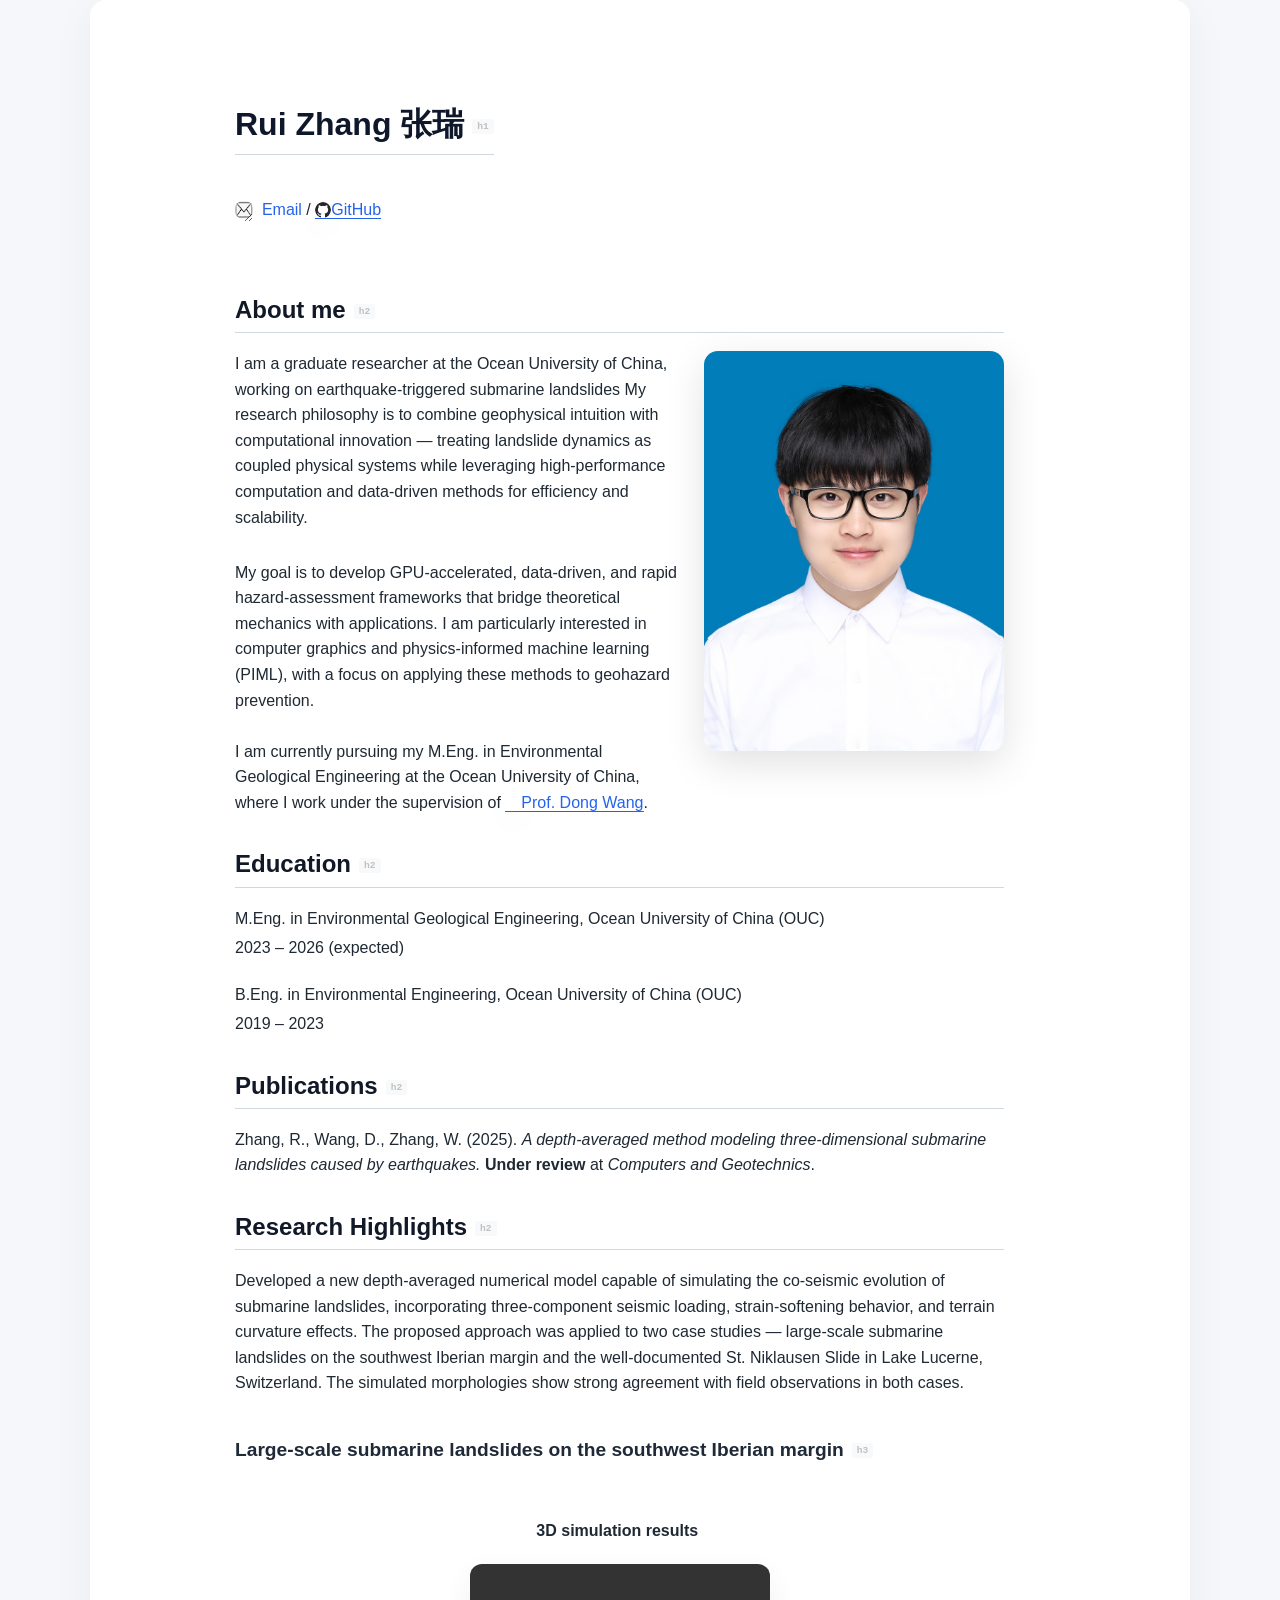
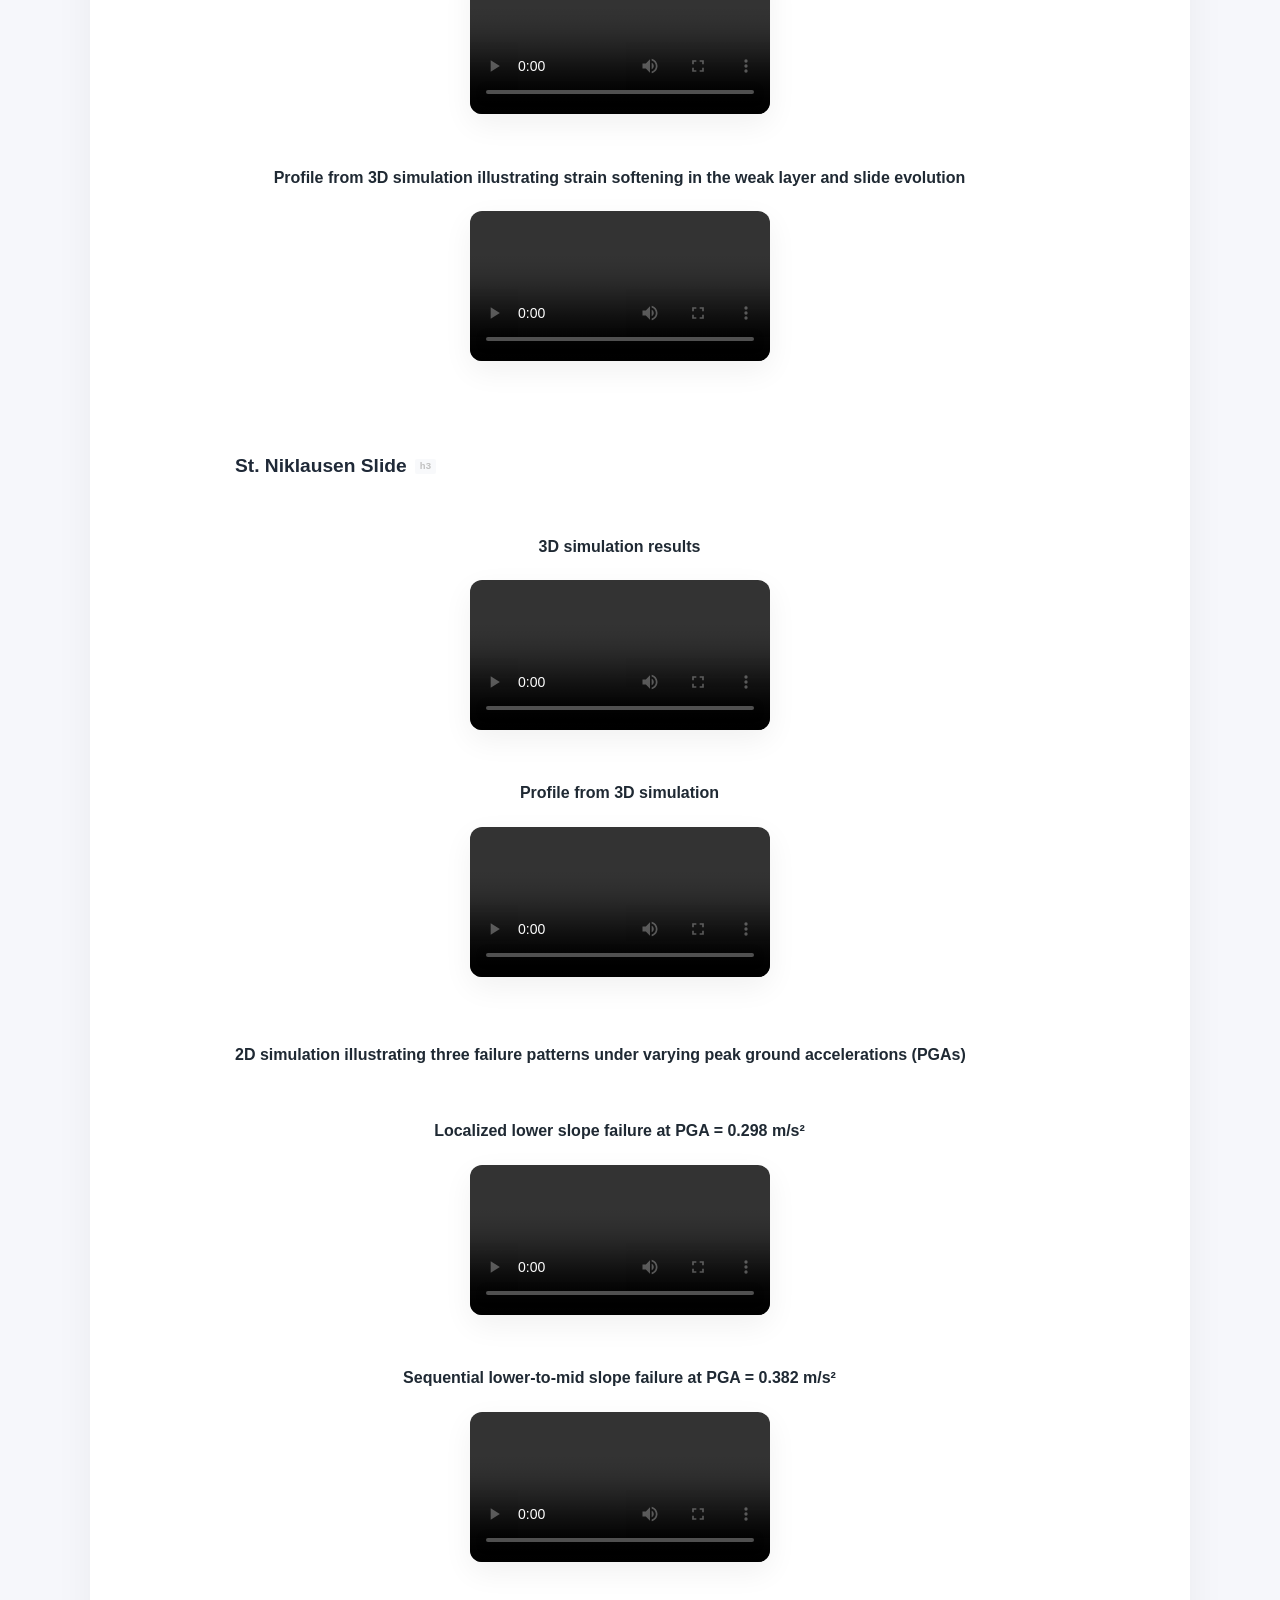
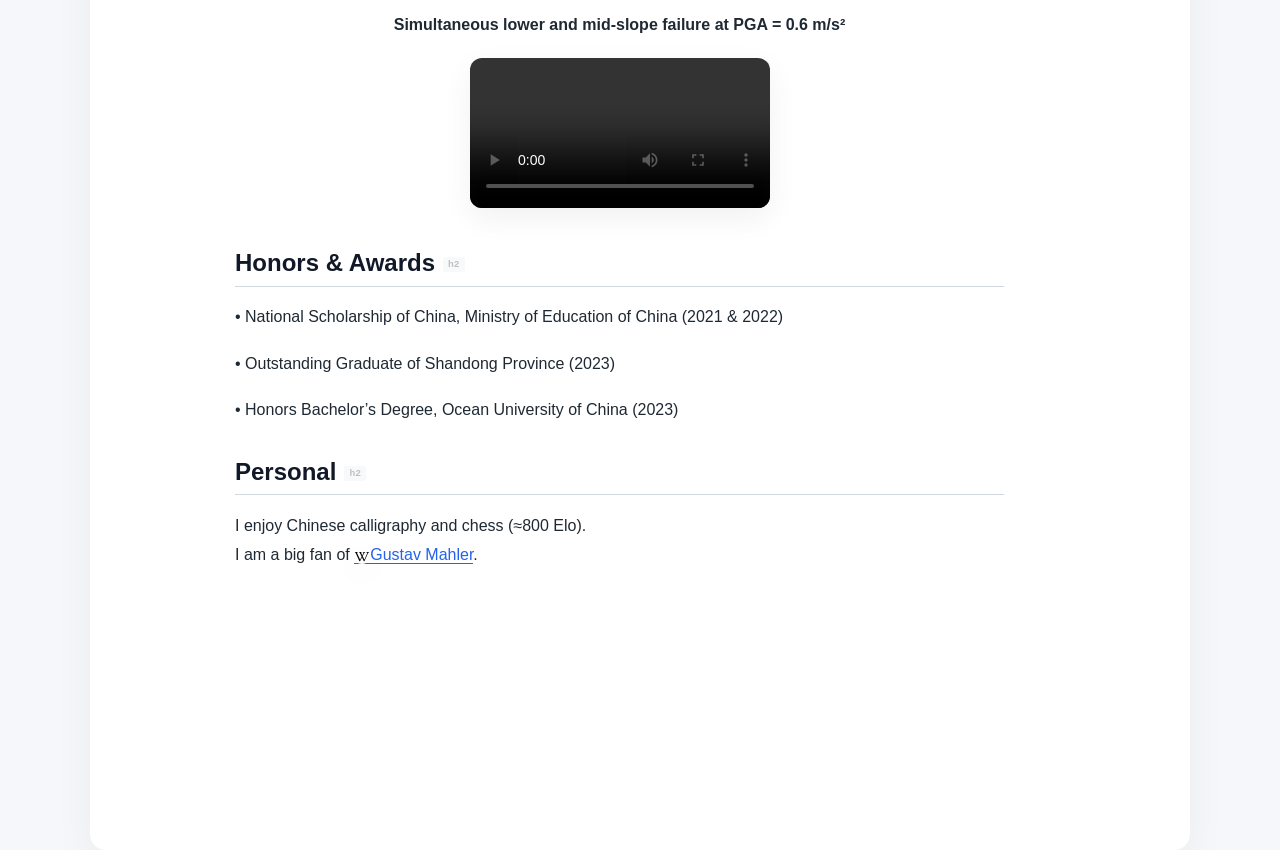
==== index.html @ dac63fd4 "Publish site" ====
<!DOCTYPE html>
<html class="is-mac is-electron custom-scrollbar is-fullscreen kef-doc-exported" data-theme="light" data-color="logseq" lang="zh-CN" style="--ls-left-sidebar-width: 262.93px; --viewer-container-height: 0px;"><head>
  <meta charset="utf-8">
  <meta content="minimum-scale=1, initial-scale=1, width=device-width, shrink-to-fit=no" name="viewport">
  <link type="text/css" rel="stylesheet" href="./tabler-icons.min.css">
  <link href="./logseq-style.css" rel="stylesheet" type="text/css">
  <link href="./img/logo.png" rel="shortcut icon" type="image/png">
  <link href="./img/logo.png" rel="shortcut icon" sizes="192x192">
  <link href="./img/logo.png" rel="apple-touch-icon">
  <meta content="Logseq" name="apple-mobile-web-app-title">
  <meta content="yes" name="apple-mobile-web-app-capable">
  <meta content="yes" name="apple-touch-fullscreen">
  <meta content="black-translucent" name="apple-mobile-web-app-status-bar-style">
  <meta content="yes" name="mobile-web-app-capable">
  <meta content="summary" name="twitter:card">
  <meta content="A privacy-first, open-source platform for knowledge management and collaboration." name="twitter:description">
  <meta content="@logseq" name="twitter:site">
  <meta content="A privacy-first, open-source platform for knowledge management and collaboration." name="twitter:title">
  <meta content="https://asset.logseq.com/static/img/logo.png" name="twitter:image:src">
  <meta content="A privacy-first, open-source platform for knowledge management and collaboration." name="twitter:image:alt">
  <meta content="A privacy-first, open-source platform for knowledge management and collaboration." property="og:title">
  <meta content="site" property="og:type">
  <meta content="https://logseq.com" property="og:url">
  <meta content="https://asset.logseq.com/static/img/logo.png" property="og:image">
  <meta content="A privacy-first, open-source platform for knowledge management and collaboration." property="og:description">
  <title>Web</title>
  <meta content="logseq" property="og:site_name">
  <meta content="A privacy-first, open-source platform for knowledge management and collaboration." name="description">
  <style id="custom-cleanup">
    /* Layout reset for cleaner reading */
    body { font-family: "Inter", "Helvetica Neue", Arial, sans-serif; background:#f6f7fb; color:#1f2933; line-height:1.6; margin:0; }
    .theme-container { max-width: 1100px; margin: 0 auto; padding: 32px 24px 80px; background:#fff; box-shadow:0 10px 40px rgba(0,0,0,0.05); border-radius:16px; }
    .page-blocks-inner { margin-left: 0 !important; }
    /* Hide bullets/controls */
    .block-control-wrap, .bullet-container, .block-children-left-border { display:none !important; }
    /* Typography */
    h1 { font-size: 2.4rem; margin: 0 0 10px; color:#0f172a; border-bottom:1px solid #e5e7eb; padding-bottom:10px; }
    h2 { font-size: 1.6rem; margin: 18px 0 10px; color:#111827; border-bottom:1px solid #e5e7eb; padding-bottom:8px; }
    h3 { font-size: 1.2rem; margin: 18px 0 8px; color:#1f2937; }
    .ls-block { padding:8px 0; border-bottom:none; }
    /* Links & breadcrumb */
    a { color:#2563eb; text-decoration:none; }
    a:hover { text-decoration:underline; }
    .breadcrumb { background:#f8fafc; padding:10px 14px; border-radius:10px; display:flex; flex-wrap:wrap; gap:6px; }
    /* Hero row */
    .hero-row { display:flex; align-items:center; gap:16px; flex-wrap:wrap; }
    .hero-photo { width:96px; height:96px; object-fit:cover; border-radius:12px; box-shadow:0 8px 20px rgba(0,0,0,0.08); }
    .about-row { display:flex; align-items:flex-start; gap:24px; flex-wrap:wrap; }
    .about-text { flex:1 1 320px; min-width:320px; }
    .about-photo { width:300px; max-width:38vw; border-radius:14px; box-shadow:0 12px 40px rgba(0,0,0,0.12); }
    /* Media */
    video, img { max-width: 100%; height: auto; border-radius:12px; box-shadow:0 10px 30px rgba(0,0,0,0.06); }
    .asset-container img { box-shadow:none; border-radius:8px; }
    .awLi-favicon { width:16px; height:16px; vertical-align:middle; }
    img[title="Email_Icon.png"] { width:18px; height:18px; vertical-align:middle; box-shadow:none; }
    /* Content blocks */
    .block-body { margin-top:4px; }
    .page { padding:0; }
    .page-blocks-inner > div > div { width:100%; }
    /* Make sidebar spacing even */
    .cp__sidebar-main-content { padding: 0 !important; }
  </style>
  
<style></style><style>@font-face{font-family:"Virgil";src: local("Virgil");font-display:swap}@font-face{font-family:"Cascadia";src: local("Cascadia Code");font-display:swap}@font-face{font-family:"Assistant";src: local("Assistant");font-display:swap;font-weight:400}@font-face{font-family:"Assistant";src: local("Assistant");font-display:swap;font-weight:500}@font-face{font-family:"Assistant";src: local("Assistant");font-display:swap;font-weight:600}@font-face{font-family:"Assistant";src: local("Assistant");font-display:swap;font-weight:700}</style><style>.excalidraw .Spinner{display:flex;align-items:center;justify-content:center;height:100%;margin-left:auto;margin-right:auto;--spinner-color: var(--icon-fill-color)}.excalidraw .Spinner svg{-webkit-animation:rotate 1.6s linear infinite;animation:rotate 1.6s linear infinite;-webkit-animation-delay:var(--spinner-delay);animation-delay:var(--spinner-delay);-webkit-transform-origin:center center;transform-origin:center center}.excalidraw .Spinner circle{stroke:var(--spinner-color);-webkit-animation:dash 1.6s linear 0s infinite;animation:dash 1.6s linear 0s infinite;stroke-linecap:round}@-webkit-keyframes rotate{100%{-webkit-transform:rotate(360deg);transform:rotate(360deg)}}@keyframes rotate{100%{-webkit-transform:rotate(360deg);transform:rotate(360deg)}}@-webkit-keyframes dash{0%{stroke-dasharray:1,300;stroke-dashoffset:0}50%{stroke-dasharray:150,300;stroke-dashoffset:-200}100%{stroke-dasharray:1,300;stroke-dashoffset:-280}}@keyframes dash{0%{stroke-dasharray:1,300;stroke-dashoffset:0}50%{stroke-dasharray:150,300;stroke-dashoffset:-200}100%{stroke-dasharray:1,300;stroke-dashoffset:-280}}</style><style>:export{themeFilter:invert(93%) hue-rotate(180deg);rightSidebarWidth:302px}.excalidraw .ToolIcon{border-radius:var(--border-radius-lg);display:inline-flex;align-items:center;position:relative;cursor:pointer;-webkit-tap-highlight-color:rgba(0,0,0,0);-webkit-user-select:none;user-select:none}.excalidraw .ToolIcon__hidden{display:none !important}.excalidraw .ToolIcon.fillable .ToolIcon_type_radio:checked+.ToolIcon__icon,.excalidraw .ToolIcon.fillable .ToolIcon_type_checkbox:checked+.ToolIcon__icon{--icon-fill-color: var(--color-primary-darker)}.excalidraw .ToolIcon.fillable .ToolIcon_type_radio:checked+.ToolIcon__icon svg,.excalidraw .ToolIcon.fillable .ToolIcon_type_checkbox:checked+.ToolIcon__icon svg{fill:var(--icon-fill-color)}.excalidraw .ToolIcon .ToolIcon_type_radio:checked+.ToolIcon__icon,.excalidraw .ToolIcon .ToolIcon_type_checkbox:checked+.ToolIcon__icon{background:var(--color-primary-light);--keybinding-color: var(--color-gray-60)}.excalidraw .ToolIcon .ToolIcon_type_radio:checked+.ToolIcon__icon svg,.excalidraw .ToolIcon .ToolIcon_type_checkbox:checked+.ToolIcon__icon svg{color:var(--color-primary-darker)}.excalidraw .ToolIcon .ToolIcon__keybinding{bottom:4px;right:4px}.excalidraw .ToolIcon .ToolIcon__icon:hover{background:var(--button-hover-bg)}.excalidraw .ToolIcon .ToolIcon__icon:active{background:var(--button-hover-bg);border:1px solid var(--color-primary-darkest)}.excalidraw .ToolIcon--plain{background-color:rgba(0,0,0,0)}.excalidraw .ToolIcon--plain .ToolIcon__icon{width:2rem;height:2rem}.excalidraw .ToolIcon_type_radio,.excalidraw .ToolIcon_type_checkbox{position:absolute;opacity:0;pointer-events:none}.excalidraw .ToolIcon__icon{box-sizing:border-box;width:var(--default-button-size);height:var(--default-button-size);color:var(--icon-fill-color);display:flex;justify-content:center;align-items:center;border-radius:var(--border-radius-lg)}.excalidraw .ToolIcon__icon+.ToolIcon__label{-webkit-margin-start:0;margin-inline-start:0}.excalidraw .ToolIcon__icon svg{position:relative;width:var(--default-icon-size);height:var(--default-icon-size);color:var(--icon-fill-color)}.excalidraw .ToolIcon__label{display:flex;align-items:center;color:var(--icon-fill-color);font-family:var(--ui-font);margin:0 .8em;text-overflow:ellipsis}.excalidraw .ToolIcon__label .Spinner{margin-left:.6em}.excalidraw .ToolIcon_size_small .ToolIcon__icon{width:2rem;height:2rem;font-size:.8em}.excalidraw .ToolIcon_type_button,.excalidraw .Modal .ToolIcon_type_button,.excalidraw .ToolIcon_type_button{padding:0;border:none;margin:0;font-size:inherit;background-color:initial}.excalidraw .ToolIcon_type_button:focus-visible,.excalidraw .Modal .ToolIcon_type_button:focus-visible,.excalidraw .ToolIcon_type_button:focus-visible{box-shadow:0 0 0 2px var(--focus-highlight-color)}.excalidraw .ToolIcon_type_button.ToolIcon--selected,.excalidraw .Modal .ToolIcon_type_button.ToolIcon--selected,.excalidraw .ToolIcon_type_button.ToolIcon--selected{background-color:var(--button-gray-2)}.excalidraw .ToolIcon_type_button.ToolIcon--selected:active,.excalidraw .Modal .ToolIcon_type_button.ToolIcon--selected:active,.excalidraw .ToolIcon_type_button.ToolIcon--selected:active{background-color:var(--button-gray-3)}.excalidraw .ToolIcon_type_button:active,.excalidraw .Modal .ToolIcon_type_button:active,.excalidraw .ToolIcon_type_button:active{background-color:var(--button-gray-3)}.excalidraw .ToolIcon_type_button--show,.excalidraw .Modal .ToolIcon_type_button--show,.excalidraw .ToolIcon_type_button--show{visibility:visible}.excalidraw .ToolIcon_type_button--hide,.excalidraw .Modal .ToolIcon_type_button--hide,.excalidraw .ToolIcon_type_button--hide{display:none !important}.excalidraw .ToolIcon_type_floating{background-color:rgba(0,0,0,0)}.excalidraw .ToolIcon_type_floating:hover{background-color:rgba(0,0,0,0)}.excalidraw .ToolIcon_type_floating:active{background-color:rgba(0,0,0,0)}.excalidraw .ToolIcon_type_floating .ToolIcon__icon{background-color:var(--button-gray-1);width:2rem;height:2rem}.excalidraw .ToolIcon_type_floating .ToolIcon__icon:hover{background-color:var(--button-gray-2)}.excalidraw .ToolIcon_type_floating .ToolIcon__icon:active{background-color:var(--button-gray-3)}.excalidraw .ToolIcon__keybinding{position:absolute;bottom:2px;right:3px;font-size:.625rem;color:var(--keybinding-color);font-family:var(--ui-font);-webkit-user-select:none;user-select:none}:root[dir=ltr] .excalidraw .unlocked-icon{left:2px}:root[dir=rtl] .excalidraw .unlocked-icon{right:2px}.excalidraw .App-toolbar-container .ToolIcon__icon{width:var(--lg-button-size);height:var(--lg-button-size)}.excalidraw .App-toolbar-container .ToolIcon__icon svg{width:var(--lg-icon-size);height:var(--lg-icon-size)}</style><style>:export{themeFilter:invert(93%) hue-rotate(180deg);rightSidebarWidth:302px}.excalidraw-tooltip{--ui-font: Assistant, system-ui, BlinkMacSystemFont, -apple-system, Segoe UI, Roboto, Helvetica, Arial, sans-serif;font-family:var(--ui-font);position:fixed;z-index:var(--zIndex-popup);padding:8px;border-radius:6px;box-sizing:border-box;pointer-events:none;word-wrap:break-word;background:#000;line-height:1.5;text-align:center;font-size:13px;font-weight:500;color:#fff;display:none}.excalidraw-tooltip.excalidraw-tooltip--visible{display:block}.excalidraw-tooltip-wrapper{display:flex}.excalidraw-tooltip-icon{width:.9em;height:.9em;margin-left:5px;margin-top:1px;display:flex}.excalidraw--mobile.excalidraw-tooltip-icon{display:none}</style><style>:export{themeFilter:invert(93%) hue-rotate(180deg);rightSidebarWidth:302px}.excalidraw-hyperlinkContainer{display:flex;align-items:center;justify-content:space-between;position:absolute;box-shadow:0px 2px 4px 0 rgba(0,0,0,.3);z-index:100;background:var(--island-bg-color);border-radius:var(--border-radius-md);box-sizing:border-box;min-height:42px}.excalidraw-hyperlinkContainer-input,.excalidraw-hyperlinkContainer button{z-index:100}.excalidraw-hyperlinkContainer-input,.excalidraw-hyperlinkContainer-link{height:24px;padding:0 8px;line-height:24px;font-size:.9rem;font-weight:500;font-family:var(--ui-font)}.excalidraw-hyperlinkContainer-input{width:18rem;border:none;background-color:rgba(0,0,0,0);color:var(--text-primary-color);outline:none;border:none;box-shadow:none !important}.excalidraw-hyperlinkContainer-link{overflow:hidden;text-overflow:ellipsis;white-space:nowrap;max-width:15rem}.excalidraw-hyperlinkContainer button{color:#228be6;background-color:rgba(0,0,0,0) !important;font-weight:500}.excalidraw-hyperlinkContainer button.excalidraw-hyperlinkContainer--remove{color:#c92a2a}.excalidraw-hyperlinkContainer--remove .ToolIcon__icon svg{color:#fa5252}.excalidraw-hyperlinkContainer .ToolIcon__icon{width:2rem;height:2rem}.excalidraw-hyperlinkContainer__buttons{flex:0 0 auto}</style><style>.excalidraw .excalidraw-eye-dropper-container,.excalidraw .excalidraw-eye-dropper-backdrop{position:absolute;width:100%;height:100%;z-index:var(--zIndex-eyeDropperBackdrop);touch-action:none}.excalidraw .excalidraw-eye-dropper-container{pointer-events:none}.excalidraw .excalidraw-eye-dropper-backdrop{pointer-events:all}.excalidraw .excalidraw-eye-dropper-preview{pointer-events:none;width:3rem;height:3rem;position:fixed;z-index:var(--zIndex-eyeDropperPreview);border-radius:1rem;border:1px solid var(--default-border-color);-webkit-filter:var(--theme-filter);filter:var(--theme-filter)}.excalidraw .excalidraw-eye-dropper-trigger{width:1.25rem;height:1.25rem;cursor:pointer;padding:4px;margin-right:-4px;margin-left:-2px;border-radius:.5rem;color:var(--icon-fill-color)}.excalidraw .excalidraw-eye-dropper-trigger:hover{background:var(--button-hover-bg)}.excalidraw .excalidraw-eye-dropper-trigger.selected{color:var(--color-primary);background:var(--color-primary-light)}</style><style>:export{themeFilter:invert(93%) hue-rotate(180deg);rightSidebarWidth:302px}.excalidraw .focus-visible-none:focus-visible{outline:none !important}.excalidraw .color-picker__heading{padding:0 .5rem;font-size:.75rem;text-align:left}.excalidraw .color-picker-container{display:grid;grid-template-columns:1fr 20px 1.625rem;padding:.25rem 0px;align-items:center}.excalidraw--mobile.excalidraw .color-picker-container{max-width:175px}.excalidraw .color-picker__top-picks{display:flex;justify-content:space-between}.excalidraw .color-picker__button{--radius: 0.25rem;padding:0;margin:0;width:1.35rem;height:1.35rem;border:1px solid var(--color-gray-30);border-radius:var(--radius);-webkit-filter:var(--theme-filter);filter:var(--theme-filter);background-color:var(--swatch-color);background-position:left center;position:relative;font-family:inherit;box-sizing:border-box}.excalidraw .color-picker__button:hover::after{content:"";position:absolute;top:-2px;left:-2px;right:-2px;bottom:-2px;box-shadow:0 0 0 1px var(--color-gray-30);border-radius:calc(var(--radius) + 1px);-webkit-filter:var(--theme-filter);filter:var(--theme-filter)}.excalidraw .color-picker__button.active .color-picker__button-outline{position:absolute;top:-2px;left:-2px;right:-2px;bottom:-2px;box-shadow:0 0 0 1px var(--color-primary-darkest);z-index:1;border-radius:calc(var(--radius) + 1px);-webkit-filter:var(--theme-filter);filter:var(--theme-filter)}.excalidraw .color-picker__button:focus-visible{outline:none}.excalidraw .color-picker__button:focus-visible::after{content:"";position:absolute;top:-4px;right:-4px;bottom:-4px;left:-4px;border:3px solid var(--focus-highlight-color);border-radius:calc(var(--radius) + 1px)}.excalidraw .color-picker__button:focus-visible.active .color-picker__button-outline{display:none}.excalidraw .color-picker__button--large{--radius: 0.5rem;width:1.875rem;height:1.875rem}.excalidraw .color-picker__button.is-transparent{background-image:url([data-uri])}.excalidraw .color-picker__button--no-focus-visible{border:0}.excalidraw .color-picker__button--no-focus-visible::after{display:none}.excalidraw .color-picker__button--no-focus-visible:focus-visible{outline:none !important}.excalidraw .color-picker__button.active-color{border-radius:calc(var(--radius) + 1px);width:1.625rem;height:1.625rem}.excalidraw .color-picker__button__hotkey-label{position:absolute;right:4px;bottom:4px;-webkit-filter:none;filter:none;font-size:11px}.excalidraw .color-picker{background:var(--popup-bg-color);border:0 solid rgba(255,255,255,.25);box-shadow:rgba(0,0,0,.25) 0 1px 4px;border-radius:4px;position:absolute}:root[dir=ltr] .excalidraw .color-picker{left:-5.5px}:root[dir=rtl] .excalidraw .color-picker{right:-5.5px}.excalidraw .color-picker-control-container{display:grid;grid-template-columns:auto 1fr;align-items:center;-webkit-column-gap:.5rem;column-gap:.5rem}.excalidraw .color-picker-control-container+.popover{position:static}.excalidraw .color-picker-popover-container{margin-top:-0.25rem}:root[dir=ltr] .excalidraw .color-picker-popover-container{margin-left:.5rem}:root[dir=rtl] .excalidraw .color-picker-popover-container{margin-left:-3rem}.excalidraw .color-picker-triangle{width:0;height:0;border-style:solid;border-width:0 9px 10px;border-color:rgba(0,0,0,0) rgba(0,0,0,0) var(--popup-bg-color);position:absolute;top:10px}:root[dir=ltr] .excalidraw .color-picker-triangle{-webkit-transform:rotate(270deg);transform:rotate(270deg);left:-14px}:root[dir=rtl] .excalidraw .color-picker-triangle{-webkit-transform:rotate(90deg);transform:rotate(90deg);right:-14px}.excalidraw .color-picker-triangle-shadow{border-color:rgba(0,0,0,0) rgba(0,0,0,0) rgba(0,0,0,.1)}:root[dir=ltr] .excalidraw .color-picker-triangle-shadow{left:-14px}:root[dir=rtl] .excalidraw .color-picker-triangle-shadow{right:-16px}.excalidraw .color-picker-content{display:flex;flex-direction:column;gap:.75rem;outline:none}.excalidraw .color-picker-content--default{padding:.5rem;display:grid;grid-template-columns:repeat(5, 1.875rem);grid-gap:.25rem;border-radius:4px}.excalidraw .color-picker-content--default:focus{outline:none;box-shadow:0 0 0 2px var(--focus-highlight-color)}.excalidraw .color-picker-content--canvas{display:flex;flex-direction:column;padding:.25rem}.excalidraw .color-picker-content--canvas-title{color:#868e96;font-size:12px;padding:0 .25rem}.excalidraw .color-picker-content--canvas-colors{padding:.5rem 0}.excalidraw .color-picker-content--canvas-colors .color-picker-swatch{margin:0 .25rem}.excalidraw .color-picker-content .color-input-container{grid-column:1/span 5}.excalidraw .color-picker-swatch{position:relative;height:1.875rem;width:1.875rem;cursor:pointer;border-radius:4px;margin:0;box-sizing:border-box;border:1px solid #ddd;background-color:currentColor !important;-webkit-filter:var(--theme-filter);filter:var(--theme-filter)}.excalidraw .color-picker-swatch:focus{box-shadow:0 0 4px 1px currentColor;border-color:var(--select-highlight-color)}.excalidraw .color-picker-transparent{border-radius:4px;box-shadow:rgba(0,0,0,.1) 0 0 0 1px inset;position:absolute;top:0;right:0;bottom:0;left:0}.excalidraw .color-picker-transparent,.excalidraw .color-picker-label-swatch{background:url([data-uri]) left center}.excalidraw .color-picker-hash{height:var(--default-button-size);flex-shrink:0;padding:.5rem .5rem .5rem .75rem;border:1px solid var(--default-border-color);border-right:0;box-sizing:border-box;color:var(--input-label-color);display:flex;align-items:center;justify-content:center;position:relative}:root[dir=ltr] .excalidraw .color-picker-hash{border-radius:var(--border-radius-lg) 0 0 var(--border-radius-lg)}:root[dir=rtl] .excalidraw .color-picker-hash{border-radius:0 var(--border-radius-lg) var(--border-radius-lg) 0;border-right:1px solid var(--default-border-color);border-left:0}.excalidraw .color-input-container{display:flex}.excalidraw .color-input-container:focus-within{box-shadow:0 0 0 1px var(--color-primary-darkest);border-radius:var(--border-radius-lg)}.excalidraw .color-picker__input-label{display:grid;grid-template-columns:auto 1fr auto auto;gap:8px;align-items:center;border:1px solid var(--default-border-color);border-radius:8px;padding:0 12px;margin:8px;box-sizing:border-box}.excalidraw .color-picker__input-label:focus-within{box-shadow:0 0 0 1px var(--color-primary-darkest);border-radius:var(--border-radius-lg)}.excalidraw .color-picker__input-hash{padding:0 .25rem}.excalidraw .color-picker-input{box-sizing:border-box;width:100%;margin:0;font-size:.875rem;font-family:inherit;background-color:rgba(0,0,0,0);color:var(--text-primary-color);border:0;outline:none;height:var(--default-button-size);border:1px solid var(--default-border-color);border-left:0;letter-spacing:.4px;padding:.5rem;padding-left:.25rem;-webkit-appearance:none;appearance:none}:root[dir=ltr] .excalidraw .color-picker-input{border-radius:0 var(--border-radius-lg) var(--border-radius-lg) 0}:root[dir=rtl] .excalidraw .color-picker-input{border-radius:var(--border-radius-lg) 0 0 var(--border-radius-lg);border-left:1px solid var(--default-border-color);border-right:0}.excalidraw .color-picker-input:focus-visible{box-shadow:none}.excalidraw .color-picker-label-swatch-container{border:1px solid var(--default-border-color);border-radius:var(--border-radius-lg);width:var(--default-button-size);height:var(--default-button-size);box-sizing:border-box;overflow:hidden}.excalidraw .color-picker-label-swatch{display:flex;justify-content:center;align-items:center;padding:.625rem;width:var(--button-width, var(--default-button-size));height:var(--button-height, var(--default-button-size));box-sizing:border-box;border-width:1px;border-style:solid;border-color:var(--button-border, var(--default-border-color));border-radius:var(--border-radius-lg);cursor:pointer;background-color:var(--button-bg, var(--island-bg-color));color:var(--button-color, var(--text-primary-color));background-color:var(--swatch-color) !important;overflow:hidden;position:relative;-webkit-filter:var(--theme-filter);filter:var(--theme-filter);border:0 !important}.excalidraw .color-picker-label-swatch svg{width:var(--button-width, var(--lg-icon-size));height:var(--button-height, var(--lg-icon-size))}.excalidraw .color-picker-label-swatch:hover{background-color:var(--button-hover-bg, var(--island-bg-color));border-color:var(--button-hover-border, var(--button-border, var(--default-border-color)));color:var(--button-hover-color, var(--button-color, var(--text-primary-color, inherit)))}.excalidraw .color-picker-label-swatch:active{background-color:var(--button-active-bg, var(--island-bg-color));border-color:var(--button-active-border, var(--color-primary-darkest))}.excalidraw .color-picker-label-swatch.active{background-color:var(--button-selected-bg, var(--color-primary-light));border-color:var(--button-selected-border, var(--color-primary-light))}.excalidraw .color-picker-label-swatch.active:hover{background-color:var(--button-selected-hover-bg, var(--color-primary-light))}.excalidraw .color-picker-label-swatch.active svg{color:var(--button-color, var(--color-primary-darker))}.excalidraw .color-picker-label-swatch:after{content:"";position:absolute;top:0;left:0;width:100%;height:100%;background:var(--swatch-color)}.excalidraw .color-picker-keybinding{position:absolute;bottom:2px;font-size:.7em}:root[dir=ltr] .excalidraw .color-picker-keybinding{right:2px}:root[dir=rtl] .excalidraw .color-picker-keybinding{left:2px}.excalidraw--mobile.excalidraw .color-picker-keybinding{display:none}.excalidraw .color-picker-type-canvasBackground .color-picker-keybinding{color:#aaa}.excalidraw .color-picker-type-elementBackground .color-picker-keybinding{color:#fff}.excalidraw .color-picker-swatch[aria-label=transparent] .color-picker-keybinding{color:#aaa}.excalidraw .color-picker-type-elementStroke .color-picker-keybinding{color:#d4d4d4}.excalidraw.theme--dark .color-picker-type-elementBackground .color-picker-keybinding{color:#000}.excalidraw.theme--dark .color-picker-swatch[aria-label=transparent] .color-picker-keybinding{color:#000}</style><style>.excalidraw .popover{position:absolute;z-index:10;padding:5px 0 5px;outline:none}</style><style>:export{themeFilter:invert(93%) hue-rotate(180deg);rightSidebarWidth:302px}.excalidraw .picker-container{display:inline-block;box-sizing:border-box;margin-right:.25rem}.excalidraw .picker{background:var(--popup-bg-color);border:0 solid rgba(255,255,255,.25);box-shadow:rgba(0,0,0,.25) 2px 2px 4px 2px;border-radius:4px;position:absolute}.excalidraw .picker-container button,.excalidraw .picker button{position:relative;display:flex;align-items:center;justify-content:center}.excalidraw .picker-container button:focus-visible,.excalidraw .picker button:focus-visible{outline:rgba(0,0,0,0);background-color:var(--button-gray-2)}.excalidraw .picker-container button:focus-visible svg,.excalidraw .picker button:focus-visible svg{opacity:1}.excalidraw .picker-container button:hover,.excalidraw .picker button:hover{background-color:var(--button-gray-2)}.excalidraw .picker-container button:active,.excalidraw .picker button:active{background-color:var(--button-gray-3)}.excalidraw .picker-container button:disabled,.excalidraw .picker button:disabled{cursor:not-allowed}.excalidraw .picker-container button svg,.excalidraw .picker button svg{margin:0;width:36px;height:18px;pointer-events:none}.excalidraw .picker button{padding:.25rem .28rem .35rem .25rem}.excalidraw .picker-triangle{width:0;height:0;position:relative;top:-10px;z-index:10}:root[dir=ltr] .excalidraw .picker-triangle{left:12px}:root[dir=rtl] .excalidraw .picker-triangle{right:12px}.excalidraw .picker-triangle:before{content:"";position:absolute;border-style:solid;border-width:0 9px 10px;border-color:rgba(0,0,0,0) rgba(0,0,0,0) rgba(0,0,0,.1);top:-1px}.excalidraw .picker-triangle:after{content:"";position:absolute;border-style:solid;border-width:0 9px 10px;border-color:rgba(0,0,0,0) rgba(0,0,0,0) var(--popup-bg-color)}.excalidraw .picker-content{padding:.5rem;display:grid;grid-template-columns:repeat(3, auto);grid-gap:.5rem;border-radius:4px}:root[dir=rtl] .excalidraw .picker-content{padding:.4rem}.excalidraw .picker-keybinding{position:absolute;bottom:2px;font-size:.7em;color:var(--keybinding-color)}:root[dir=ltr] .excalidraw .picker-keybinding{right:2px}:root[dir=rtl] .excalidraw .picker-keybinding{left:2px}.excalidraw--mobile.excalidraw .picker-keybinding{display:none}.excalidraw .picker-type-canvasBackground .picker-keybinding{color:#aaa}.excalidraw .picker-type-elementBackground .picker-keybinding{color:#fff}.excalidraw .picker-swatch[aria-label=transparent] .picker-keybinding{color:#aaa}.excalidraw .picker-type-elementStroke .picker-keybinding{color:#d4d4d4}.excalidraw.theme--dark .picker-type-elementBackground .picker-keybinding{color:#000}.excalidraw.theme--dark .picker-swatch[aria-label=transparent] .picker-keybinding{color:#000}</style><style>:export{themeFilter:invert(93%) hue-rotate(180deg);rightSidebarWidth:302px}.excalidraw .TextInput{display:inline-block}</style><style>.ProjectName{margin:auto;display:flex;align-items:center}.ProjectName .TextInput{height:calc(1rem - 3px);width:200px;overflow:hidden;text-align:center;margin-left:8px;text-overflow:ellipsis}.ProjectName .TextInput--readonly{background:none;border:none;width:auto;max-width:200px;padding-left:2px}.ProjectName .TextInput--readonly:hover{background:none}</style><style>:export{themeFilter:invert(93%) hue-rotate(180deg);rightSidebarWidth:302px}.excalidraw .Checkbox{margin:4px .3em;display:flex;align-items:center;cursor:pointer;-webkit-user-select:none;user-select:none;-webkit-tap-highlight-color:rgba(0,0,0,0)}.excalidraw .Checkbox:hover:not(.is-checked) .Checkbox-box:not(:focus){box-shadow:0 0 0 2px #4dabf7}.excalidraw .Checkbox:hover:not(.is-checked) .Checkbox-box:not(:focus) svg{display:block;opacity:.3}.excalidraw .Checkbox:active .Checkbox-box{box-shadow:0 0 2px 1px inset #1c7ed6 !important}.excalidraw .Checkbox:hover .Checkbox-box{background-color:rgba(208,235,255,.2)}.excalidraw .Checkbox.is-checked .Checkbox-box{background-color:#d0ebff}.excalidraw .Checkbox.is-checked .Checkbox-box svg{display:block}.excalidraw .Checkbox.is-checked:hover .Checkbox-box{background-color:#a5d8ff}.excalidraw .Checkbox .Checkbox-box{width:22px;height:22px;padding:0;flex:0 0 auto;margin:0 1em;display:flex;align-items:center;justify-content:center;box-shadow:0 0 0 2px #1c7ed6;background-color:rgba(0,0,0,0);border-radius:4px;color:#1c7ed6;border:0}.excalidraw .Checkbox .Checkbox-box:focus{box-shadow:0 0 0 3px #1c7ed6}.excalidraw .Checkbox .Checkbox-box svg{display:none;width:16px;height:16px;stroke-width:3px}.excalidraw .Checkbox .Checkbox-label{display:flex;align-items:center}.excalidraw .Checkbox .excalidraw-tooltip-icon{width:1em;height:1em}</style><style>:export{themeFilter:invert(93%) hue-rotate(180deg);rightSidebarWidth:302px}.excalidraw .Avatar{width:1.25rem;height:1.25rem;position:relative;border-radius:100%;outline-offset:2px;display:flex;justify-content:center;align-items:center;cursor:pointer;font-size:.75rem;font-weight:800;line-height:1}.excalidraw .Avatar-img{width:100%;height:100%;border-radius:100%}.excalidraw .Avatar::before{content:"";position:absolute;top:-3px;right:-3px;bottom:-3px;left:-3px;border:1px solid var(--avatar-border-color);border-radius:100%}</style><style>:export{themeFilter:invert(93%) hue-rotate(180deg);rightSidebarWidth:302px}.excalidraw .context-menu{position:relative;border-radius:4px;box-shadow:0 3px 10px rgba(0,0,0,.2);padding:0;list-style:none;-webkit-user-select:none;user-select:none;margin:-0.25rem 0 0 .125rem;padding:.5rem 0;background-color:var(--popup-secondary-bg-color);border:1px solid var(--button-gray-3);cursor:default}.excalidraw .context-menu button{color:var(--popup-text-color)}.excalidraw .context-menu-item{position:relative;width:100%;min-width:9.5rem;margin:0;padding:.25rem 1rem .25rem 1.25rem;text-align:start;border-radius:0;background-color:rgba(0,0,0,0);border:none;white-space:nowrap;font-family:inherit;display:grid;grid-template-columns:1fr .2fr;align-items:center}.excalidraw .context-menu-item.checkmark::before{position:absolute;left:6px;margin-bottom:1px;content:"✓"}.excalidraw .context-menu-item.dangerous .context-menu-item__label{color:#f03e3e}.excalidraw .context-menu-item .context-menu-item__label{justify-self:start;-webkit-margin-end:20px;margin-inline-end:20px}.excalidraw .context-menu-item .context-menu-item__shortcut{justify-self:end;opacity:.6;font-family:inherit;font-size:.7rem}.excalidraw .context-menu-item:hover{color:var(--popup-bg-color);background-color:var(--select-highlight-color)}.excalidraw .context-menu-item:hover.dangerous{background-color:#fa5252}.excalidraw .context-menu-item:hover.dangerous .context-menu-item__label{color:var(--popup-bg-color)}.excalidraw .context-menu-item:focus{z-index:1}.excalidraw--mobile.excalidraw .context-menu-item{display:block}.excalidraw--mobile.excalidraw .context-menu-item .context-menu-item__label{-webkit-margin-end:0;margin-inline-end:0}.excalidraw--mobile.excalidraw .context-menu-item .context-menu-item__shortcut{display:none}.excalidraw .context-menu-item-separator{border:none;border-top:1px solid #adb5bd}</style><style>.excalidraw .Stack{--gap: 0;display:grid;gap:calc(var(--space-factor)*var(--gap))}.excalidraw .Stack_vertical{grid-template-columns:auto;grid-auto-flow:row;grid-auto-rows:-webkit-min-content;grid-auto-rows:min-content}.excalidraw .Stack_horizontal{grid-template-rows:auto;grid-auto-flow:column;grid-auto-columns:-webkit-min-content;grid-auto-columns:min-content}</style><style>.zoom-actions,.undo-redo-buttons{background-color:var(--island-bg-color);border-radius:var(--border-radius-lg)}.zoom-button,.undo-redo-buttons button{border:1px solid var(--default-border-color) !important;border-radius:0 !important;background-color:rgba(0,0,0,0) !important;font-size:.875rem !important;width:var(--lg-button-size);height:var(--lg-button-size)}.zoom-button svg,.undo-redo-buttons button svg{width:var(--lg-icon-size) !important;height:var(--lg-icon-size) !important}.zoom-button .ToolIcon__icon,.undo-redo-buttons button .ToolIcon__icon{width:100%;height:100%}.reset-zoom-button{border-left:0 !important;border-right:0 !important;padding:0 .625rem !important;width:3.75rem !important;justify-content:center;color:var(--text-primary-color)}.zoom-out-button{border-top-left-radius:var(--border-radius-lg) !important;border-bottom-left-radius:var(--border-radius-lg) !important}:root[dir=rtl] .zoom-out-button{-webkit-transform:scaleX(-1);transform:scaleX(-1)}.zoom-out-button .ToolIcon__icon{border-top-right-radius:0 !important;border-bottom-right-radius:0 !important}.zoom-in-button{border-top-right-radius:var(--border-radius-lg) !important;border-bottom-right-radius:var(--border-radius-lg) !important}:root[dir=rtl] .zoom-in-button{-webkit-transform:scaleX(-1);transform:scaleX(-1)}.zoom-in-button .ToolIcon__icon{border-top-left-radius:0 !important;border-bottom-left-radius:0 !important}.undo-redo-buttons .undo-button-container button{border-top-left-radius:var(--border-radius-lg) !important;border-bottom-left-radius:var(--border-radius-lg) !important;border-right:0 !important}:root[dir=rtl] .undo-redo-buttons .undo-button-container button{-webkit-transform:scaleX(-1);transform:scaleX(-1)}.undo-redo-buttons .undo-button-container button .ToolIcon__icon{border-top-right-radius:0 !important;border-bottom-right-radius:0 !important}.undo-redo-buttons .redo-button-container button{border-top-right-radius:var(--border-radius-lg) !important;border-bottom-right-radius:var(--border-radius-lg) !important}:root[dir=rtl] .undo-redo-buttons .redo-button-container button{-webkit-transform:scaleX(-1);transform:scaleX(-1)}.undo-redo-buttons .redo-button-container button .ToolIcon__icon{border-top-left-radius:0 !important;border-bottom-left-radius:0 !important}</style><style>.excalidraw .Island{--padding: 0;box-sizing:border-box;background-color:var(--island-bg-color);box-shadow:var(--shadow-island);border-radius:var(--border-radius-lg);padding:calc(var(--padding)*var(--space-factor));position:relative;transition:box-shadow .5s ease-in-out}.excalidraw .Island.zen-mode{box-shadow:none}</style><style>:export{themeFilter:invert(93%) hue-rotate(180deg);rightSidebarWidth:302px}.excalidraw .dropdown-menu{position:absolute;top:100%;margin-top:.25rem}.excalidraw .dropdown-menu--mobile{bottom:55px;top:auto;left:0;width:100%;row-gap:.75rem}.excalidraw .dropdown-menu--mobile .dropdown-menu-container{padding:8px 8px;box-sizing:border-box;background-color:var(--island-bg-color);box-shadow:var(--shadow-island);border-radius:var(--border-radius-lg);position:relative;transition:box-shadow .5s ease-in-out}.excalidraw .dropdown-menu--mobile .dropdown-menu-container.zen-mode{box-shadow:none}.excalidraw .dropdown-menu .dropdown-menu-container{background-color:#fff !important;max-height:calc(100vh - 150px);overflow-y:auto;--gap: 2}.excalidraw .dropdown-menu .dropdown-menu-item-base{display:flex;padding:0 .625rem;-webkit-column-gap:.625rem;column-gap:.625rem;font-size:.875rem;color:var(--color-gray-100);width:100%;box-sizing:border-box;font-weight:normal;font-family:inherit}.excalidraw .dropdown-menu .dropdown-menu-item{background-color:rgba(0,0,0,0);border:0;align-items:center;height:2rem;cursor:pointer;border-radius:var(--border-radius-md)}@media screen and (min-width: 1921px){.excalidraw .dropdown-menu .dropdown-menu-item{height:2.25rem}}.excalidraw .dropdown-menu .dropdown-menu-item__text{text-overflow:ellipsis;overflow:hidden;white-space:nowrap}.excalidraw .dropdown-menu .dropdown-menu-item__shortcut{-webkit-margin-start:auto;margin-inline-start:auto;opacity:.5}.excalidraw .dropdown-menu .dropdown-menu-item:hover{background-color:var(--button-hover-bg);text-decoration:none}.excalidraw .dropdown-menu .dropdown-menu-item svg{width:1rem;height:1rem;display:block}.excalidraw .dropdown-menu .dropdown-menu-item-custom{margin-top:.5rem}.excalidraw .dropdown-menu .dropdown-menu-group-title{font-size:14px;text-align:left;margin:10px 0;font-weight:500}.excalidraw.theme--dark .dropdown-menu-item{color:var(--color-gray-40)}.excalidraw.theme--dark .dropdown-menu-container{background-color:var(--color-gray-90) !important}.excalidraw .dropdown-menu-button{display:flex;justify-content:center;align-items:center;padding:.625rem;width:var(--button-width, var(--default-button-size));height:var(--button-height, var(--default-button-size));box-sizing:border-box;border-width:1px;border-style:solid;border-color:var(--button-border, var(--default-border-color));border-radius:var(--border-radius-lg);cursor:pointer;background-color:var(--button-bg, var(--island-bg-color));color:var(--button-color, var(--text-primary-color));background-color:var(--island-bg-color);width:var(--lg-button-size);height:var(--lg-button-size)}.excalidraw .dropdown-menu-button svg{width:var(--button-width, var(--lg-icon-size));height:var(--button-height, var(--lg-icon-size))}.excalidraw .dropdown-menu-button:hover{background-color:var(--button-hover-bg, var(--island-bg-color));border-color:var(--button-hover-border, var(--button-border, var(--default-border-color)));color:var(--button-hover-color, var(--button-color, var(--text-primary-color, inherit)))}.excalidraw .dropdown-menu-button:active{background-color:var(--button-active-bg, var(--island-bg-color));border-color:var(--button-active-border, var(--color-primary-darkest))}.excalidraw .dropdown-menu-button.active{background-color:var(--button-selected-bg, var(--color-primary-light));border-color:var(--button-selected-border, var(--color-primary-light))}.excalidraw .dropdown-menu-button.active:hover{background-color:var(--button-selected-hover-bg, var(--color-primary-light))}.excalidraw .dropdown-menu-button.active svg{color:var(--button-color, var(--color-primary-darker))}.excalidraw .dropdown-menu-button svg{width:var(--lg-icon-size);height:var(--lg-icon-size)}.excalidraw .dropdown-menu-button--mobile{border:none;margin:0;padding:0;width:var(--default-button-size);height:var(--default-button-size)}</style><style>:export{themeFilter:invert(93%) hue-rotate(180deg);rightSidebarWidth:302px}.excalidraw .Dialog{-webkit-user-select:text;user-select:text;cursor:auto}.excalidraw .Dialog__title{margin:0;text-align:left;font-size:1.25rem;border-bottom:1px solid var(--dialog-border-color);padding:0 0 .75rem;margin-bottom:1.5rem}.excalidraw .Dialog__close{color:var(--color-gray-40);margin:0;position:absolute;top:.75rem;right:.5rem;border:0;background-color:rgba(0,0,0,0);line-height:0;cursor:pointer}.excalidraw .Dialog__close:hover{color:var(--color-gray-60)}.excalidraw .Dialog__close:active{color:var(--color-gray-40)}.excalidraw--mobile.excalidraw .Dialog__close{top:1.25rem;right:1.25rem}.excalidraw .Dialog__close svg{width:1.5rem;height:1.5rem}</style><style>:export{themeFilter:invert(93%) hue-rotate(180deg);rightSidebarWidth:302px}.excalidraw.excalidraw-modal-container{position:absolute;z-index:var(--zIndex-modal)}.excalidraw .Modal{position:absolute;top:0;left:0;right:0;bottom:0;display:flex;align-items:center;justify-content:center;overflow:auto;padding:calc(var(--space-factor)*10)}.excalidraw .Modal .Island{padding:2.5rem !important}.excalidraw .Modal__background{position:fixed;top:0;left:0;right:0;bottom:0;z-index:1;background-color:rgba(18,18,18,.2);-webkit-animation:Modal__background__fade-in .125s linear forwards;animation:Modal__background__fade-in .125s linear forwards}.excalidraw .Modal__content{position:relative;z-index:2;width:100%;max-width:var(--max-width);max-height:100%;opacity:0;-webkit-transform:translateY(10px);transform:translateY(10px);-webkit-animation:Modal__content_fade-in .1s ease-out .05s forwards;animation:Modal__content_fade-in .1s ease-out .05s forwards;position:relative;overflow-y:auto;background:var(--island-bg-color);border:1px solid var(--dialog-border-color);box-shadow:var(--modal-shadow);border-radius:6px;box-sizing:border-box}.excalidraw .Modal__content:focus{outline:none}.excalidraw--mobile.excalidraw .Modal__content{max-width:100%;border:0;border-radius:0}@-webkit-keyframes Modal__background__fade-in{from{opacity:0}to{opacity:1}}@keyframes Modal__background__fade-in{from{opacity:0}to{opacity:1}}@-webkit-keyframes Modal__content_fade-in{from{opacity:0;-webkit-transform:scale(0.9);transform:scale(0.9)}to{opacity:1;-webkit-transform:scale(1);transform:scale(1)}}@keyframes Modal__content_fade-in{from{opacity:0;-webkit-transform:scale(0.9);transform:scale(0.9)}to{opacity:1;-webkit-transform:scale(1);transform:scale(1)}}.excalidraw .Modal__close{color:var(--icon-fill-color);margin:0;padding:.375rem;position:absolute;top:1rem;right:1rem;border:0;background-color:rgba(0,0,0,0);line-height:0;cursor:pointer}.excalidraw .Modal__close svg{width:1.5rem;height:1.5rem}.excalidraw--mobile.excalidraw .Modal{padding:0}.excalidraw--mobile.excalidraw .Modal__content{position:absolute;top:0;left:0;right:0;bottom:0}</style><style>:export{themeFilter:invert(93%) hue-rotate(180deg);rightSidebarWidth:302px}.excalidraw .confirm-dialog-buttons{display:flex;-webkit-column-gap:.5rem;column-gap:.5rem;justify-content:flex-end}</style><style>.excalidraw .Dialog__action-button{position:relative;display:flex;-webkit-column-gap:.5rem;column-gap:.5rem;align-items:center;padding:.5rem 1.5rem;border:1px solid var(--default-border-color);background-color:rgba(0,0,0,0);height:3rem;border-radius:var(--border-radius-lg);letter-spacing:.4px;color:inherit;font-family:inherit;font-size:.875rem;font-weight:600;-webkit-user-select:none;user-select:none}.excalidraw .Dialog__action-button svg{display:block;width:1rem;height:1rem}.excalidraw .Dialog__action-button--danger{background-color:var(--color-danger);border-color:var(--color-danger);color:#fff}.excalidraw .Dialog__action-button--primary{background-color:var(--color-primary);border-color:var(--color-primary);color:#fff}.excalidraw.theme--dark .Dialog__action-button--danger{color:var(--color-gray-100)}.excalidraw.theme--dark .Dialog__action-button--primary{color:var(--color-gray-100)}</style><style>:export{themeFilter:invert(93%) hue-rotate(180deg);rightSidebarWidth:302px}.excalidraw .publish-library__fields{display:flex;flex-direction:column}.excalidraw .publish-library__fields label{padding:1em 0;display:flex;justify-content:space-between;align-items:center}.excalidraw .publish-library__fields label span{font-weight:500;font-size:1rem;color:#868e96}.excalidraw .publish-library__fields label input,.excalidraw .publish-library__fields label textarea{width:70%;padding:.6em;font-family:var(--ui-font)}.excalidraw .publish-library__fields label .required{color:#e03131;margin:.2rem}.excalidraw .publish-library__buttons{display:flex;padding:.2rem 0;justify-content:flex-end;gap:.5rem}.excalidraw .publish-library__buttons .ToolIcon__icon{min-width:2.5rem;width:auto;font-size:1rem}.excalidraw .publish-library__buttons .ToolIcon_type_button{margin-left:1rem;padding:0 .5rem}.excalidraw .publish-library__buttons--confirm.ToolIcon_type_button{background-color:#228be6}.excalidraw .publish-library__buttons--confirm.ToolIcon_type_button:hover{background-color:#1971c2}.excalidraw .publish-library__buttons--cancel.ToolIcon_type_button{background-color:#adb5bd}.excalidraw .publish-library__buttons--cancel.ToolIcon_type_button:hover{background-color:#868e96}.excalidraw .publish-library__buttons .ToolIcon__icon{color:#fff}.excalidraw .publish-library__buttons .ToolIcon__icon .Spinner{--spinner-color: #fff}.excalidraw .publish-library__buttons .ToolIcon__icon .Spinner svg{padding:.5rem}.excalidraw .publish-library .selected-library-items{display:flex;flex-wrap:wrap}.excalidraw .publish-library .selected-library-items .single-library-item-wrapper{width:9rem}.excalidraw .publish-library-warning{color:#fa5252}.excalidraw .publish-library-note{padding:1em 0;font-style:italic;font-size:14px;display:block}.excalidraw .single-library-item{position:relative}.excalidraw .single-library-item-status{position:absolute;top:.3rem;left:.3rem;font-size:.7rem;color:#f03e3e;background:rgba(255,255,255,.9);padding:.1rem .2rem;border-radius:.2rem}.excalidraw .single-library-item__svg{background-color:#fff;padding:.3rem;width:7.5rem;height:7.5rem;border:1px solid var(--button-gray-2)}.excalidraw .single-library-item__svg svg{width:100%;height:100%}.excalidraw .single-library-item .ToolIcon__icon{background-color:#fff;width:auto;height:auto;margin:0 .5rem}.excalidraw .single-library-item .ToolIcon,.excalidraw .single-library-item .ToolIcon_type_button:hover{background-color:#fff}.excalidraw .single-library-item .required,.excalidraw .single-library-item .error{color:#e03131;font-weight:bold;font-size:1rem;margin:.2rem}.excalidraw .single-library-item .error{font-weight:500;margin:0;padding:.3em 0}.excalidraw .single-library-item--remove{position:absolute;top:.2rem;right:1rem}.excalidraw .single-library-item--remove .ToolIcon__icon{margin:0}.excalidraw .single-library-item--remove .ToolIcon__icon{background-color:#fa5252}.excalidraw .single-library-item--remove .ToolIcon__icon:hover{background-color:#f03e3e}.excalidraw .single-library-item--remove .ToolIcon__icon:active{background-color:#e03131}.excalidraw .single-library-item--remove svg{color:#fff;padding:.26rem;border-radius:.3em;width:1rem;height:1rem}</style><style>:export{themeFilter:invert(93%) hue-rotate(180deg);rightSidebarWidth:302px}.excalidraw .library-unit{align-items:center;border:1px solid rgba(0,0,0,0);display:flex;justify-content:center;position:relative;width:55px;height:55px;box-sizing:border-box;border-radius:var(--border-radius-lg)}.excalidraw .library-unit svg{pointer-events:none}.excalidraw .library-unit--hover{border-color:var(--color-primary)}.excalidraw .library-unit--selected{border-color:var(--color-primary);border-width:1px}.excalidraw .library-unit--skeleton{opacity:.5;background:linear-gradient(-45deg, var(--color-gray-10), var(--color-gray-20), var(--color-gray-10));background-size:200% 200%;-webkit-animation:library-unit__skeleton-opacity-animation .2s linear;animation:library-unit__skeleton-opacity-animation .2s linear}.excalidraw.theme--dark .library-unit--skeleton{background-image:linear-gradient(-45deg, var(--color-gray-100), var(--color-gray-80), var(--color-gray-100))}.excalidraw .library-unit__dragger{display:flex;align-items:center;justify-content:center;height:100%;width:100%}.excalidraw .library-unit__dragger>svg{-webkit-filter:var(--theme-filter);filter:var(--theme-filter);flex-grow:1;max-height:100%;max-width:100%}.excalidraw .library-unit__checkbox-container,.excalidraw .library-unit__checkbox-container:hover,.excalidraw .library-unit__checkbox-container:active{align-items:center;background:none;border:none;color:var(--icon-fill-color);display:flex;justify-content:center;margin:0;padding:.5rem;position:absolute;left:2rem;bottom:2rem;cursor:pointer}.excalidraw .library-unit__checkbox-container input,.excalidraw .library-unit__checkbox-container:hover input,.excalidraw .library-unit__checkbox-container:active input{cursor:pointer}.excalidraw .library-unit__checkbox{position:absolute;top:.125rem;right:.125rem;margin:0}.excalidraw .library-unit__checkbox .Checkbox-box{margin:0;width:1rem;height:1rem;border-radius:4px;background-color:var(--color-primary-light);border:1px solid var(--color-primary);box-shadow:none !important;padding:2px}.excalidraw .library-unit__checkbox.Checkbox:hover .Checkbox-box{background-color:var(--color-primary-light)}.excalidraw .library-unit__checkbox.is-checked .Checkbox-box{background-color:var(--color-primary) !important}.excalidraw .library-unit__checkbox.is-checked .Checkbox-box svg{color:var(--color-primary-light)}.excalidraw .library-unit__removeFromLibrary>svg{height:16px;width:16px}.excalidraw .library-unit__adder{-webkit-transform:scale(1);transform:scale(1);-webkit-animation:library-unit__adder-animation 1s ease-in infinite;animation:library-unit__adder-animation 1s ease-in infinite;position:absolute;width:1.5rem;height:1.5rem;background-color:var(--color-primary);border-radius:var(--border-radius-md);display:flex;justify-content:center;align-items:center;pointer-events:none}.excalidraw .library-unit__adder svg{color:var(--color-primary-light);width:1rem;height:1rem}.excalidraw .library-unit:active .library-unit__adder{-webkit-animation:none;animation:none;-webkit-transform:scale(0.8);transform:scale(0.8)}.excalidraw .library-unit__active{cursor:pointer}@-webkit-keyframes library-unit__adder-animation{0%{-webkit-transform:scale(0.85);transform:scale(0.85)}50%{-webkit-transform:scale(1);transform:scale(1)}100%{-webkit-transform:scale(0.85);transform:scale(0.85)}}@keyframes library-unit__adder-animation{0%{-webkit-transform:scale(0.85);transform:scale(0.85)}50%{-webkit-transform:scale(1);transform:scale(1)}100%{-webkit-transform:scale(0.85);transform:scale(0.85)}}@-webkit-keyframes library-unit__skeleton-opacity-animation{0%{opacity:0}75%{opacity:0}100%{opacity:.5}}@keyframes library-unit__skeleton-opacity-animation{0%{opacity:0}75%{opacity:0}100%{opacity:.5}}</style><style>.excalidraw{--container-padding-y: 1.5rem;--container-padding-x: 0.75rem}.excalidraw .library-menu-items__no-items{text-align:center;color:var(--color-gray-70);line-height:1.5;font-size:.875rem;width:100%}.excalidraw .library-menu-items__no-items__label{color:var(--color-primary);font-weight:bold;font-size:1.125rem;margin-bottom:.75rem}.excalidraw.theme--dark .library-menu-items__no-items{color:var(--color-gray-40)}.excalidraw .library-menu-items-container{width:100%;display:flex;flex-grow:1;flex-shrink:1;flex-basis:0;overflow-y:auto;flex-direction:column;height:100%;justify-content:center;margin:0;position:relative}.excalidraw .library-menu-items-container>div{padding-left:.75rem;padding-right:.75rem}.excalidraw .library-menu-items-container__row{display:grid;grid-template-columns:repeat(4, 1fr);gap:1rem}.excalidraw .library-menu-items-container__items{row-gap:.5rem;padding:var(--container-padding-y) 0;flex:1;overflow-y:auto;overflow-x:hidden;margin-bottom:1rem}.excalidraw .library-menu-items-container__header{color:var(--color-primary);font-size:1.125rem;font-weight:bold;margin-bottom:.75rem;width:100%;padding-right:4rem;box-sizing:border-box}.excalidraw .library-menu-items-container__header--excal{margin-top:2rem}.excalidraw .library-menu-items-container__grid{display:grid;grid-template-columns:1fr 1fr 1fr 1fr;grid-gap:1rem}.excalidraw .library-menu-items-container .separator{width:100%;display:flex;align-items:center;font-weight:500;font-size:.9rem;margin:.6em .2em;color:var(--text-primary-color)}.excalidraw .library-menu-items-private-library-container{min-height:3.75rem;width:100%}</style><style>.excalidraw .layer-ui__library{display:flex;flex-direction:column;flex:1 1 auto}.excalidraw .library-actions-counter{background-color:var(--color-primary);color:var(--color-primary-light);font-weight:bold;display:flex;align-items:center;justify-content:center;border-radius:50%;width:1rem;height:1rem;position:absolute;bottom:-0.25rem;right:-0.25rem;font-size:.625rem;pointer-events:none}.excalidraw .layer-ui__library-message{padding:2rem;min-width:200px;display:flex;flex-direction:column;align-items:center;flex-grow:1;justify-content:center}.excalidraw .layer-ui__library-message span{font-size:.8em}.excalidraw .publish-library-success .Dialog__content{display:flex;flex-direction:column}.excalidraw .publish-library-success-close.ToolIcon_type_button{background-color:#228be6;align-self:flex-end}.excalidraw .publish-library-success-close.ToolIcon_type_button:hover{background-color:#1971c2}.excalidraw .publish-library-success-close.ToolIcon_type_button .ToolIcon__icon{width:auto;font-size:1rem;color:#fff;padding:0 .5rem}.excalidraw .library-menu-control-buttons{display:flex;align-items:center;justify-content:center;gap:.625rem;position:relative}.excalidraw .library-menu-control-buttons--at-bottom::before{content:"";width:calc(100% - 1.5rem);height:1px;position:absolute;top:-1px;background:var(--sidebar-border-color)}.excalidraw .library-menu-browse-button{flex:1;height:var(--lg-button-size);display:flex;align-items:center;justify-content:center;overflow:hidden;position:relative;border-radius:var(--border-radius-lg);background-color:var(--color-primary);color:#fff;text-align:center;white-space:nowrap;text-decoration:none !important;font-weight:600;font-size:.75rem}.excalidraw .library-menu-browse-button:hover{background-color:var(--color-primary-darker)}.excalidraw .library-menu-browse-button:active{background-color:var(--color-primary-darkest)}.excalidraw.theme--dark .library-menu-browse-button{color:var(--color-gray-100)}.excalidraw.excalidraw--mobile .library-menu-browse-button{height:var(--default-button-size)}.excalidraw .layer-ui__library .dropdown-menu{width:auto;top:initial;right:0;left:initial;bottom:100%;margin-bottom:.625rem}.excalidraw .layer-ui__library .dropdown-menu .dropdown-menu-container{width:196px;box-shadow:var(--library-dropdown-shadow);border-radius:var(--border-radius-lg);padding:.25rem .5rem}.excalidraw .layer-ui__library .library-menu-dropdown-container{position:relative}.excalidraw .layer-ui__library .library-menu-dropdown-container--in-heading{padding:0;position:absolute;top:1rem;right:.75rem;z-index:1}.excalidraw .layer-ui__library .library-menu-dropdown-container--in-heading .dropdown-menu{top:100%}</style><style>:export{themeFilter:invert(93%) hue-rotate(180deg);rightSidebarWidth:302px}.excalidraw{--RadioGroup-background: #ffffff;--RadioGroup-border: var(--color-gray-30);--RadioGroup-choice-color-off: var(--color-primary);--RadioGroup-choice-color-off-hover: var(--color-primary-darkest);--RadioGroup-choice-background-off: white;--RadioGroup-choice-background-off-active: var(--color-gray-20);--RadioGroup-choice-color-on: white;--RadioGroup-choice-background-on: var(--color-primary);--RadioGroup-choice-background-on-hover: var(--color-primary-darker);--RadioGroup-choice-background-on-active: var(--color-primary-darkest)}.excalidraw.theme--dark{--RadioGroup-background: var(--color-gray-85);--RadioGroup-border: var(--color-gray-70);--RadioGroup-choice-background-off: var(--color-gray-85);--RadioGroup-choice-background-off-active: var(--color-gray-70);--RadioGroup-choice-color-on: var(--color-gray-85)}.excalidraw .RadioGroup{box-sizing:border-box;display:flex;flex-direction:row;align-items:flex-start;padding:3px;border-radius:10px;background:var(--RadioGroup-background);border:1px solid var(--RadioGroup-border)}.excalidraw .RadioGroup__choice{position:relative;display:flex;align-items:center;justify-content:center;width:32px;height:24px;color:var(--RadioGroup-choice-color-off);background:var(--RadioGroup-choice-background-off);border-radius:8px;font-family:"Assistant";font-style:normal;font-weight:600;font-size:.75rem;line-height:100%;-webkit-user-select:none;user-select:none;letter-spacing:.4px;transition:all 75ms ease-out}.excalidraw .RadioGroup__choice:hover{color:var(--RadioGroup-choice-color-off-hover)}.excalidraw .RadioGroup__choice:active{background:var(--RadioGroup-choice-background-off-active)}.excalidraw .RadioGroup__choice.active{color:var(--RadioGroup-choice-color-on);background:var(--RadioGroup-choice-background-on)}.excalidraw .RadioGroup__choice.active:hover{background:var(--RadioGroup-choice-background-on-hover)}.excalidraw .RadioGroup__choice.active:active{background:var(--RadioGroup-choice-background-on-active)}.excalidraw .RadioGroup__choice input{z-index:1;position:absolute;width:100%;height:100%;margin:0;padding:0;border-radius:8px;-webkit-appearance:none;appearance:none;cursor:pointer}</style><style>:export{themeFilter:invert(93%) hue-rotate(180deg);rightSidebarWidth:302px}.excalidraw{--Switch-disabled-color: #d6d6d6;--Switch-track-background: white;--Switch-thumb-background: #3d3d3d}.excalidraw.theme--dark{--Switch-disabled-color: #5c5c5c;--Switch-track-background: #242424;--Switch-thumb-background: #b8b8b8}.excalidraw .Switch{position:relative;box-sizing:border-box;width:40px;height:20px;border-radius:12px;transition-property:background,border;transition-duration:150ms;transition-timing-function:ease-out;background:var(--Switch-track-background);border:1px solid var(--Switch-disabled-color)}.excalidraw .Switch:hover{background:var(--Switch-track-background);border:1px solid #999}.excalidraw .Switch.toggled{background:var(--color-primary);border:1px solid var(--color-primary)}.excalidraw .Switch.toggled:hover{background:var(--color-primary-darker);border:1px solid var(--color-primary-darker)}.excalidraw .Switch.disabled{background:var(--Switch-track-background);border:1px solid var(--Switch-disabled-color)}.excalidraw .Switch.disabled.toggled{background:var(--Switch-disabled-color);border:1px solid var(--Switch-disabled-color)}.excalidraw .Switch:before{content:"";box-sizing:border-box;display:block;pointer-events:none;position:absolute;border-radius:100%;transition:all 150ms ease-out;width:10px;height:10px;top:4px;left:4px;background:var(--Switch-thumb-background)}.excalidraw .Switch:active:before{width:12px}.excalidraw .Switch.toggled:before{width:14px;height:14px;left:22px;top:2px;background:var(--Switch-track-background)}.excalidraw .Switch.toggled:active:before{width:16px;left:20px}.excalidraw .Switch.disabled:before{background:var(--Switch-disabled-color)}.excalidraw .Switch.disabled.toggled:before{background:var(--color-gray-50)}.excalidraw .Switch input{width:100%;height:100%;margin:0;border-radius:12px;-webkit-appearance:none;appearance:none;cursor:pointer}.excalidraw .Switch input:disabled{cursor:unset}</style><style>:export{themeFilter:invert(93%) hue-rotate(180deg);rightSidebarWidth:302px}.excalidraw{--ImageExportModal-preview-border: #d6d6d6}.excalidraw.theme--dark{--ImageExportModal-preview-border: #5c5c5c}.excalidraw .ImageExportModal{display:flex;flex-direction:row;justify-content:space-between}.excalidraw .ImageExportModal h3{font-family:"Assistant";font-style:normal;font-weight:700;font-size:1.313rem;line-height:130%;padding:0;margin:0}.excalidraw--mobile.excalidraw .ImageExportModal h3{display:none}.excalidraw .ImageExportModal>h3{display:none}.excalidraw--mobile.excalidraw .ImageExportModal>h3{display:block}.excalidraw--mobile.excalidraw .ImageExportModal{flex-direction:column;height:calc(100vh - 5rem)}.excalidraw .ImageExportModal__preview{box-sizing:border-box;display:flex;flex-direction:column;align-items:center;height:360px;width:55%;margin-right:1.5rem}.excalidraw--mobile.excalidraw .ImageExportModal__preview{max-width:unset;margin-right:unset;width:100%;height:unset;flex-grow:1}.excalidraw .ImageExportModal__preview__filename>input{margin-top:1rem}.excalidraw .ImageExportModal__preview__canvas{box-sizing:border-box;width:100%;height:100%;display:flex;flex-grow:1;justify-content:center;align-items:center;background:url([data-uri]) left center;border:1px solid var(--ImageExportModal-preview-border);border-radius:12px;overflow:hidden;padding:1rem}.excalidraw .ImageExportModal__preview__canvas>canvas{max-width:calc(100% - 2rem);max-height:calc(100% - 2rem);-webkit-filter:none !important;filter:none !important}.excalidraw--mobile.excalidraw .ImageExportModal__preview__canvas>canvas{max-height:100%}.excalidraw--mobile.excalidraw .ImageExportModal__preview__canvas{margin-top:24px;max-width:unset}.excalidraw .ImageExportModal__settings{display:flex;flex-direction:column;flex-wrap:wrap;gap:18px}.excalidraw--mobile.excalidraw .ImageExportModal__settings{margin-left:unset;margin-top:1rem;flex-direction:row;gap:6px 34px;align-content:flex-start}.excalidraw .ImageExportModal__settings__setting{display:flex;flex-direction:row;justify-content:space-between;align-items:center}.excalidraw--mobile.excalidraw .ImageExportModal__settings__setting{flex-direction:column;align-items:start;justify-content:unset;height:52px}.excalidraw .ImageExportModal__settings__setting__label{display:flex;flex-direction:row;align-items:center;font-family:"Assistant";font-weight:600;font-size:1rem;line-height:150%}.excalidraw .ImageExportModal__settings__setting__label svg{width:20px;height:20px;margin-left:10px}.excalidraw .ImageExportModal__settings__setting__content{display:flex;height:100%;align-items:center}.excalidraw .ImageExportModal__settings__buttons{flex-grow:1;flex-wrap:wrap;display:flex;flex-direction:row;gap:11px;align-items:flex-end;align-content:flex-end}.excalidraw--mobile.excalidraw .ImageExportModal__settings__buttons{padding-top:32px;flex-basis:100%;justify-content:center}</style><style>:export{themeFilter:invert(93%) hue-rotate(180deg);rightSidebarWidth:302px}.excalidraw .ExcButton{--text-color: transparent;--border-color: transparent;--back-color: transparent;color:var(--text-color);background-color:var(--back-color);border-color:var(--border-color);display:flex;justify-content:center;align-items:center;flex-shrink:0;flex-wrap:nowrap;border-radius:.5rem;border-width:1px;border-style:solid;font-family:"Assistant";-webkit-user-select:none;user-select:none;transition:all 150ms ease-out}.excalidraw .ExcButton--color-primary.ExcButton--variant-filled{--text-color: var(--input-bg-color);--back-color: var(--color-primary)}.excalidraw .ExcButton--color-primary.ExcButton--variant-filled:hover{--back-color: var(--color-primary-darker)}.excalidraw .ExcButton--color-primary.ExcButton--variant-filled:active{--back-color: var(--color-primary-darkest)}.excalidraw .ExcButton--color-primary.ExcButton--variant-outlined,.excalidraw .ExcButton--color-primary.ExcButton--variant-icon{--text-color: var(--color-primary);--border-color: var(--color-primary);--back-color: var(--input-bg-color)}.excalidraw .ExcButton--color-primary.ExcButton--variant-outlined:hover,.excalidraw .ExcButton--color-primary.ExcButton--variant-icon:hover{--text-color: var(--color-primary-darker);--border-color: var(--color-primary-darker)}.excalidraw .ExcButton--color-primary.ExcButton--variant-outlined:active,.excalidraw .ExcButton--color-primary.ExcButton--variant-icon:active{--text-color: var(--color-primary-darkest);--border-color: var(--color-primary-darkest)}.excalidraw .ExcButton--color-danger.ExcButton--variant-filled{--text-color: var(--color-danger-text);--back-color: var(--color-danger-dark)}.excalidraw .ExcButton--color-danger.ExcButton--variant-filled:hover{--back-color: var(--color-danger-darker)}.excalidraw .ExcButton--color-danger.ExcButton--variant-filled:active{--back-color: var(--color-danger-darkest)}.excalidraw .ExcButton--color-danger.ExcButton--variant-outlined,.excalidraw .ExcButton--color-danger.ExcButton--variant-icon{--text-color: var(--color-danger);--border-color: var(--color-danger);--back-color: transparent}.excalidraw .ExcButton--color-danger.ExcButton--variant-outlined:hover,.excalidraw .ExcButton--color-danger.ExcButton--variant-icon:hover{--text-color: var(--color-danger-darkest);--border-color: var(--color-danger-darkest)}.excalidraw .ExcButton--color-danger.ExcButton--variant-outlined:active,.excalidraw .ExcButton--color-danger.ExcButton--variant-icon:active{--text-color: var(--color-danger-darker);--border-color: var(--color-danger-darker)}.excalidraw .ExcButton--color-muted.ExcButton--variant-filled{--text-color: var(--island-bg-color);--back-color: var(--color-gray-50)}.excalidraw .ExcButton--color-muted.ExcButton--variant-filled:hover{--back-color: var(--color-gray-60)}.excalidraw .ExcButton--color-muted.ExcButton--variant-filled:active{--back-color: var(--color-gray-80)}.excalidraw .ExcButton--color-muted.ExcButton--variant-outlined,.excalidraw .ExcButton--color-muted.ExcButton--variant-icon{--text-color: var(--color-muted-background);--border-color: var(--color-muted);--back-color: var(--island-bg-color)}.excalidraw .ExcButton--color-muted.ExcButton--variant-outlined:hover,.excalidraw .ExcButton--color-muted.ExcButton--variant-icon:hover{--text-color: var(--color-muted-background-darker);--border-color: var(--color-muted-darker)}.excalidraw .ExcButton--color-muted.ExcButton--variant-outlined:active,.excalidraw .ExcButton--color-muted.ExcButton--variant-icon:active{--text-color: var(--color-muted-background-darker);--border-color: var(--color-muted-darkest)}.excalidraw .ExcButton--color-warning.ExcButton--variant-filled{--text-color: black;--back-color: var(--color-warning-dark)}.excalidraw .ExcButton--color-warning.ExcButton--variant-filled:hover{--back-color: var(--color-warning-darker)}.excalidraw .ExcButton--color-warning.ExcButton--variant-filled:active{--back-color: var(--color-warning-darkest)}.excalidraw .ExcButton--color-warning.ExcButton--variant-outlined,.excalidraw .ExcButton--color-warning.ExcButton--variant-icon{--text-color: var(--color-warning-dark);--border-color: var(--color-warning-dark);--back-color: var(--input-bg-color)}.excalidraw .ExcButton--color-warning.ExcButton--variant-outlined:hover,.excalidraw .ExcButton--color-warning.ExcButton--variant-icon:hover{--text-color: var(--color-warning-darker);--border-color: var(--color-warning-darker)}.excalidraw .ExcButton--color-warning.ExcButton--variant-outlined:active,.excalidraw .ExcButton--color-warning.ExcButton--variant-icon:active{--text-color: var(--color-warning-darkest);--border-color: var(--color-warning-darkest)}.excalidraw .ExcButton--size-large{font-weight:600;font-size:.875rem;min-height:3rem;padding:.5rem 1.5rem;gap:.75rem;letter-spacing:.4px}.excalidraw .ExcButton--size-medium{font-weight:600;font-size:.75rem;min-height:2.5rem;padding:.5rem 1rem;gap:.5rem;letter-spacing:normal}.excalidraw .ExcButton--variant-icon{padding:.5rem .75rem;width:3rem}.excalidraw .ExcButton--fullWidth{width:100%}.excalidraw .ExcButton__icon{width:1.25rem;height:1.25rem}</style><style>:export{themeFilter:invert(93%) hue-rotate(180deg);rightSidebarWidth:302px}.excalidraw .FixedSideContainer{position:absolute;pointer-events:none}.excalidraw .FixedSideContainer>*{pointer-events:var(--ui-pointerEvents)}.excalidraw .FixedSideContainer_side_top{left:var(--editor-container-padding);top:var(--editor-container-padding);right:var(--editor-container-padding);bottom:var(--editor-container-padding);z-index:2}.excalidraw .FixedSideContainer_side_top.zen-mode{right:42px}</style><style>:export{themeFilter:invert(93%) hue-rotate(180deg);rightSidebarWidth:302px}.excalidraw .HintViewer{pointer-events:none;box-sizing:border-box;position:absolute;display:flex;justify-content:center;left:0;top:100%;max-width:100%;width:100%;margin-top:.5rem;text-align:center;color:var(--color-gray-40);font-size:.75rem}.excalidraw--mobile.excalidraw .HintViewer{position:static;padding-right:2rem}.excalidraw .HintViewer>span{padding:.25rem}.excalidraw.theme--dark .HintViewer{color:var(--color-gray-60)}</style><style>:export{themeFilter:invert(93%) hue-rotate(180deg);rightSidebarWidth:302px}.excalidraw .Stats{position:absolute;top:64px;right:12px;font-size:12px;z-index:10;pointer-events:var(--ui-pointerEvents)}.excalidraw .Stats h3{margin:0 24px 8px 0;white-space:nowrap}.excalidraw .Stats .close{float:right;height:16px;width:16px;cursor:pointer}.excalidraw .Stats .close svg{width:100%;height:100%}.excalidraw .Stats table{width:100%}.excalidraw .Stats table th{border-bottom:1px solid var(--input-border-color);padding:4px}.excalidraw .Stats table tr td:nth-child(2){min-width:24px;text-align:right}:root[dir=rtl] .excalidraw .Stats{left:12px;right:initial}:root[dir=rtl] .excalidraw .Stats h3{margin:0 0 8px 24px}:root[dir=rtl] .excalidraw .Stats .close{float:left}</style><style>:export{themeFilter:invert(93%) hue-rotate(180deg);rightSidebarWidth:302px}.excalidraw--mobile.excalidraw .PasteChartDialog .Island{display:flex;flex-direction:column}.excalidraw .PasteChartDialog .container{display:flex;align-items:center;justify-content:space-around;flex-wrap:wrap}.excalidraw--mobile.excalidraw .PasteChartDialog .container{flex-direction:column;justify-content:center}.excalidraw .PasteChartDialog .ChartPreview{margin:8px;text-align:center;width:192px;height:128px;border-radius:2px;padding:1px;border:1px solid #ced4da;display:flex;align-items:center;justify-content:center;background:rgba(0,0,0,0)}.excalidraw .PasteChartDialog .ChartPreview div{display:inline-block}.excalidraw .PasteChartDialog .ChartPreview svg{max-height:120px;max-width:186px}.excalidraw .PasteChartDialog .ChartPreview:hover{padding:0;border:2px solid #339af0}</style><style>:export{themeFilter:invert(93%) hue-rotate(180deg);rightSidebarWidth:302px}.excalidraw .HelpDialog .Modal__content{max-width:960px}.excalidraw .HelpDialog h3{margin:1.5rem 0;font-weight:bold;font-size:1.125rem}.excalidraw .HelpDialog__header{display:flex;flex-wrap:wrap;gap:.75rem}.excalidraw .HelpDialog__btn{display:flex;-webkit-column-gap:.5rem;column-gap:.5rem;align-items:center;border:1px solid var(--default-border-color);padding:.625rem 1rem;border-radius:var(--border-radius-lg);color:var(--text-primary-color);font-weight:600;font-size:.75rem;letter-spacing:.4px}.excalidraw .HelpDialog__btn:hover{text-decoration:none}.excalidraw .HelpDialog__link-icon{line-height:0}.excalidraw .HelpDialog__link-icon svg{width:1rem;height:1rem}.excalidraw .HelpDialog__islands-container{display:grid;grid-column-gap:1.5rem;grid-row-gap:2rem}@media screen and (min-width: 1024px){.excalidraw .HelpDialog__islands-container{grid-template-columns:1fr 1fr}}@media screen and (min-width: 1024px){.excalidraw .HelpDialog__island--tools{grid-area:1/1/2/2}.excalidraw .HelpDialog__island--view{grid-area:2/1/3/2}.excalidraw .HelpDialog__island--editor{grid-area:1/2/3/3}}.excalidraw .HelpDialog__island h4{font-size:1rem;font-weight:bold;margin:0;margin-bottom:.625rem}.excalidraw .HelpDialog__island-content{border:1px solid var(--dialog-border-color);border-radius:var(--border-radius-lg)}.excalidraw .HelpDialog__shortcut{border-bottom:1px solid var(--dialog-border-color);padding:.375rem .75rem;display:flex;justify-content:space-between;align-items:center;font-size:.875rem;-webkit-column-gap:.5rem;column-gap:.5rem}.excalidraw .HelpDialog__shortcut:last-child{border-bottom:none}.excalidraw .HelpDialog__key-container{display:flex;align-items:center;-webkit-column-gap:.25rem;column-gap:.25rem;flex-shrink:0}.excalidraw .HelpDialog__key{display:flex;box-sizing:border-box;font-size:.625rem;background-color:var(--color-primary-light);border-radius:var(--border-radius-md);padding:.5rem;word-break:keep-all;align-items:center;font-family:inherit;line-height:1}</style><style>.excalidraw .UserList{pointer-events:none;padding:var(--space-factor) var(--space-factor) var(--space-factor) var(--space-factor);display:flex;flex-wrap:wrap;justify-content:flex-end;align-items:center;gap:.625rem;max-height:140px;max-width:290px;overflow:hidden}.excalidraw .UserList:empty{display:none}.excalidraw .UserList>*{pointer-events:var(--ui-pointerEvents)}.excalidraw .UserList_mobile{padding:0;justify-content:normal;margin:.5rem 0}</style><style>:export{themeFilter:invert(93%) hue-rotate(180deg);rightSidebarWidth:302px}.excalidraw .Card{display:flex;flex-direction:column;align-items:center;max-width:290px;margin:1em;text-align:center}.excalidraw .Card .Card-icon{font-size:2.6em;display:flex;flex:0 0 auto;padding:1.4rem;border-radius:50%;background:var(--card-color);color:#fff}.excalidraw .Card .Card-icon svg{width:2.8rem;height:2.8rem}.excalidraw .Card .Card-details{font-size:.96em;min-height:90px;padding:0 1em;margin-bottom:auto}.excalidraw .Card .Card-button.ToolIcon_type_button{height:2.5rem;margin-top:1em;margin-bottom:.3em;background-color:var(--card-color)}.excalidraw .Card .Card-button.ToolIcon_type_button:hover{background-color:var(--card-color-darker)}.excalidraw .Card .Card-button.ToolIcon_type_button:active{background-color:var(--card-color-darkest)}.excalidraw .Card .Card-button.ToolIcon_type_button .ToolIcon__label{color:#fff}.excalidraw .Card .Card-button.ToolIcon_type_button .Spinner{--spinner-color: #fff}</style><style>:export{themeFilter:invert(93%) hue-rotate(180deg);rightSidebarWidth:302px}.excalidraw .ExportDialog__preview{--preview-padding: calc(var(--space-factor) * 4);background:url([data-uri]) left center;text-align:center;padding:var(--preview-padding);margin-bottom:calc(var(--space-factor)*3);display:flex;justify-content:center;align-items:center}.excalidraw .ExportDialog__preview canvas{max-width:calc(100% - var(--preview-padding)*2);max-height:25rem}.excalidraw.theme--dark .ExportDialog__preview canvas{-webkit-filter:none;filter:none}.excalidraw .ExportDialog__actions{width:100%;display:flex;grid-gap:calc(var(--space-factor)*2);align-items:top;justify-content:space-between}.excalidraw--mobile.excalidraw .ExportDialog{display:flex;flex-direction:column}.excalidraw--mobile.excalidraw .ExportDialog__actions{flex-direction:column;align-items:center}.excalidraw--mobile.excalidraw .ExportDialog__actions>*{margin-bottom:calc(var(--space-factor)*3)}.excalidraw--mobile.excalidraw .ExportDialog__preview canvas{max-height:30vh}.excalidraw--mobile.excalidraw .ExportDialog__dialog,.excalidraw--mobile.excalidraw .ExportDialog__dialog .Island{height:100%;box-sizing:border-box}.excalidraw--mobile.excalidraw .ExportDialog__dialog .Island{overflow-y:auto}.excalidraw .ExportDialog--json .ExportDialog-cards{display:grid;grid-template-columns:repeat(auto-fit, minmax(200px, 1fr));justify-items:center;row-gap:2em}@media(max-width: 460px){.excalidraw .ExportDialog--json .ExportDialog-cards{grid-template-columns:repeat(auto-fit, minmax(240px, 1fr))}.excalidraw .ExportDialog--json .ExportDialog-cards .Card-details{min-height:40px}}.excalidraw .ExportDialog--json .ExportDialog-cards .ProjectName{width:-webkit-fit-content;width:-moz-fit-content;width:fit-content;margin:1em auto;align-items:flex-start;flex-direction:column}.excalidraw .ExportDialog--json .ExportDialog-cards .ProjectName .TextInput{width:auto}.excalidraw .ExportDialog--json .ExportDialog-cards .ProjectName-label{margin:.625em 0;font-weight:bold}.excalidraw button.ExportDialog-imageExportButton{border:0;width:5rem;height:5rem;margin:0 .2em;padding:0;display:flex;align-items:center;justify-content:center;border-radius:1rem;background-color:var(--button-color);box-shadow:0 3px 5px -1px rgba(0,0,0,.28),0 6px 10px 0 rgba(0,0,0,.14);font-family:Cascadia;font-size:1.8em;color:#fff}.excalidraw button.ExportDialog-imageExportButton:hover{background-color:var(--button-color-darker)}.excalidraw button.ExportDialog-imageExportButton:active{background-color:var(--button-color-darkest);box-shadow:none}.excalidraw button.ExportDialog-imageExportButton svg{width:.9em}</style><style>:export{themeFilter:invert(93%) hue-rotate(180deg);rightSidebarWidth:302px}.excalidraw{--theme-filter: none;--button-destructive-bg-color: #ffe3e3;--button-destructive-color: #c92a2a;--button-gray-1: #e9ecef;--button-gray-2: #ced4da;--button-gray-3: #adb5bd;--button-special-active-bg-color: #ebfbee;--dialog-border-color: var(--color-gray-20);--dropdown-icon: url("data:image/svg+xml,<svg xmlns=\"http://www.w3.org/2000/svg\" width=\"292.4\" height=\"292.4\" viewBox=\"0 0 292 292\"><path d=\"M287 197L159 69c-4-3-8-5-13-5s-9 2-13 5L5 197c-3 4-5 8-5 13s2 9 5 13c4 4 8 5 13 5h256c5 0 9-1 13-5s5-8 5-13-1-9-5-13z\"/></svg>");--focus-highlight-color: #a5d8ff;--icon-fill-color: var(--color-gray-80);--icon-green-fill-color: #2b8a3e;--default-bg-color: #ffffff;--input-bg-color: #ffffff;--input-border-color: #ced4da;--input-hover-bg-color: #f1f3f5;--input-label-color: #495057;--island-bg-color: rgba(255, 255, 255, 0.96);--keybinding-color: var(--color-gray-40);--link-color: #1c7ed6;--overlay-bg-color: rgba(255, 255, 255, 0.88);--popup-bg-color: #ffffff;--popup-secondary-bg-color: #f1f3f5;--popup-text-color: #000000;--popup-text-inverted-color: #ffffff;--select-highlight-color: #339af0;--shadow-island: 0px 7px 14px rgba(0, 0, 0, 0.05), 0px 0px 3.12708px rgba(0, 0, 0, 0.0798), 0px 0px 0.931014px rgba(0, 0, 0, 0.1702);--button-hover-bg: var(--color-gray-10);--default-border-color: var(--color-gray-30);--default-button-size: 2rem;--default-icon-size: 1rem;--lg-button-size: 2.25rem;--lg-icon-size: 1rem;--editor-container-padding: 1rem;--scrollbar-thumb: var(--button-gray-2);--scrollbar-thumb-hover: var(--button-gray-3);--modal-shadow: 0px 100px 80px rgba(0, 0, 0, 0.07), 0px 41.7776px 33.4221px rgba(0, 0, 0, 0.0503198), 0px 22.3363px 17.869px rgba(0, 0, 0, 0.0417275), 0px 12.5216px 10.0172px rgba(0, 0, 0, 0.035), 0px 6.6501px 5.32008px rgba(0, 0, 0, 0.0282725), 0px 2.76726px 2.21381px rgba(0, 0, 0, 0.0196802);--avatar-border-color: var(--color-gray-20);--sidebar-shadow: 0px 100px 80px rgba(0, 0, 0, 0.07), 0px 41.7776px 33.4221px rgba(0, 0, 0, 0.0503198), 0px 22.3363px 17.869px rgba(0, 0, 0, 0.0417275), 0px 12.5216px 10.0172px rgba(0, 0, 0, 0.035), 0px 6.6501px 5.32008px rgba(0, 0, 0, 0.0282725), 0px 2.76726px 2.21381px rgba(0, 0, 0, 0.0196802);--sidebar-border-color: var(--color-gray-20);--sidebar-bg-color: #fff;--library-dropdown-shadow: 0px 15px 6px rgba(0, 0, 0, 0.01), 0px 8px 5px rgba(0, 0, 0, 0.05), 0px 4px 4px rgba(0, 0, 0, 0.09), 0px 1px 2px rgba(0, 0, 0, 0.1), 0px 0px 0px rgba(0, 0, 0, 0.1);--space-factor: 0.25rem;--text-primary-color: var(--color-gray-80);--color-selection: #6965db;--color-icon-white: #ffffff;--color-primary: #6965db;--color-primary-darker: #5b57d1;--color-primary-darkest: #4a47b1;--color-primary-light: #e3e2fe;--color-primary-light-darker: #d7d5ff;--color-gray-10: #f5f5f5;--color-gray-20: #ebebeb;--color-gray-30: #d6d6d6;--color-gray-40: #b8b8b8;--color-gray-50: #999999;--color-gray-60: #7a7a7a;--color-gray-70: #5c5c5c;--color-gray-80: #3d3d3d;--color-gray-85: #242424;--color-gray-90: #1e1e1e;--color-gray-100: #121212;--color-warning: #fceeca;--color-warning-dark: #f5c354;--color-warning-darker: #f3ab2c;--color-warning-darkest: #ec8b14;--color-text-warning: var(--text-primary-color);--color-danger: #db6965;--color-danger-dark: #db6965;--color-danger-darker: #d65550;--color-danger-darkest: #d1413c;--color-danger-text: black;--color-danger-background: #fff0f0;--color-danger-icon-background: #ffdad6;--color-danger-color: #700000;--color-danger-icon-color: #700000;--color-warning-background: var(--color-warning);--color-warning-icon-background: var(--color-warning-dark);--color-warning-color: var(--text-primary-color);--color-warning-icon-color: var(--text-primary-color);--color-muted: var(--color-gray-30);--color-muted-darker: var(--color-gray-60);--color-muted-darkest: var(--color-gray-100);--color-muted-background: var(--color-gray-80);--color-muted-background-darker: var(--color-gray-100);--color-promo: #e70078;--color-success: #268029;--color-success-lighter: #cafccc;--color-logo-icon: var(--color-primary);--color-logo-text: #190064;--border-radius-md: 0.375rem;--border-radius-lg: 0.5rem}@media screen and (min-device-width: 1921px){.excalidraw{--lg-button-size: 2.5rem;--lg-icon-size: 1.25rem;--default-button-size: 2.25rem;--default-icon-size: 1.25rem}}.excalidraw.theme--dark.theme--dark-background-none{background:none}.excalidraw.theme--dark{--theme-filter: invert(93%) hue-rotate(180deg);--button-destructive-bg-color: #5a0000;--button-destructive-color: #ffa8a8;--button-gray-1: #363636;--button-gray-2: #272727;--button-gray-3: #222;--button-special-active-bg-color: #204624;--dialog-border-color: var(--color-gray-80);--dropdown-icon: url("data:image/svg+xml,<svg xmlns=\"http://www.w3.org/2000/svg\" width=\"292.4\" height=\"292.4\" viewBox=\"0 0 292 292\"><path fill=\"%23ced4da\" d=\"M287 197L159 69c-4-3-8-5-13-5s-9 2-13 5L5 197c-3 4-5 8-5 13s2 9 5 13c4 4 8 5 13 5h256c5 0 9-1 13-5s5-8 5-13-1-9-5-13z\"/></svg>");--focus-highlight-color: #228be6;--icon-fill-color: var(--color-gray-40);--icon-green-fill-color: #69db7c;--default-bg-color: #121212;--input-bg-color: #121212;--input-border-color: #2e2e2e;--input-hover-bg-color: #181818;--input-label-color: #e9ecef;--island-bg-color: #262627;--keybinding-color: var(--color-gray-60);--link-color: #4dabf7;--overlay-bg-color: rgba(52, 58, 64, 0.12);--popup-bg-color: #2c2c2c;--popup-secondary-bg-color: #222;--popup-text-color: #ced4da;--popup-text-inverted-color: #2c2c2c;--select-highlight-color: #4dabf7;--text-primary-color: var(--color-gray-40);--button-hover-bg: var(--color-gray-80);--default-border-color: var(--color-gray-80);--shadow-island: 0px 13px 33px rgba(0, 0, 0, 0.07), 0px 4.13px 9.94853px rgba(0, 0, 0, 0.0456112), 0px 1.13px 4.13211px rgba(0, 0, 0, 0.035), 0px 0.769896px 1.4945px rgba(0, 0, 0, 0.0243888);--modal-shadow: 0px 100px 80px rgba(0, 0, 0, 0.07), 0px 41.7776px 33.4221px rgba(0, 0, 0, 0.0503198), 0px 22.3363px 17.869px rgba(0, 0, 0, 0.0417275), 0px 12.5216px 10.0172px rgba(0, 0, 0, 0.035), 0px 6.6501px 5.32008px rgba(0, 0, 0, 0.0282725), 0px 2.76726px 2.21381px rgba(0, 0, 0, 0.0196802);--avatar-border-color: var(--color-gray-85);--sidebar-border-color: var(--color-gray-85);--sidebar-bg-color: #191919;--scrollbar-thumb: #343a40;--scrollbar-thumb-hover: #495057;--color-selection: #3530c4;--color-icon-white: var(--color-gray-90);--color-primary: #a8a5ff;--color-primary-darker: #b2aeff;--color-primary-darkest: #beb9ff;--color-primary-light: #4f4d6f;--color-primary-light-darker: #43415e;--color-text-warning: var(--color-gray-80);--color-danger: #ffa8a5;--color-danger-dark: #672120;--color-danger-darker: #8f2625;--color-danger-darkest: #ac2b29;--color-danger-text: #fbcbcc;--color-danger-background: #fbcbcc;--color-danger-icon-background: #672120;--color-danger-color: #261919;--color-danger-icon-color: #fbcbcc;--color-warning-background: var(--color-warning);--color-warning-icon-background: var(--color-warning-dark);--color-warning-color: var(--color-gray-80);--color-warning-icon-color: var(--color-gray-80);--color-muted: var(--color-gray-80);--color-muted-darker: var(--color-gray-60);--color-muted-darkest: var(--color-gray-20);--color-muted-background: var(--color-gray-40);--color-muted-background-darker: var(--color-gray-20);--color-promo: #d297ff;--color-logo-text: #e2dfff}.excalidraw .excalidraw-button{display:flex;justify-content:center;align-items:center;padding:.625rem;width:var(--button-width, var(--default-button-size));height:var(--button-height, var(--default-button-size));box-sizing:border-box;border-width:1px;border-style:solid;border-color:var(--button-border, var(--default-border-color));border-radius:var(--border-radius-lg);cursor:pointer;background-color:var(--button-bg, var(--island-bg-color));color:var(--button-color, var(--text-primary-color))}.excalidraw .excalidraw-button svg{width:var(--button-width, var(--lg-icon-size));height:var(--button-height, var(--lg-icon-size))}.excalidraw .excalidraw-button:hover{background-color:var(--button-hover-bg, var(--island-bg-color));border-color:var(--button-hover-border, var(--button-border, var(--default-border-color)));color:var(--button-hover-color, var(--button-color, var(--text-primary-color, inherit)))}.excalidraw .excalidraw-button:active{background-color:var(--button-active-bg, var(--island-bg-color));border-color:var(--button-active-border, var(--color-primary-darkest))}.excalidraw .excalidraw-button.active{background-color:var(--button-selected-bg, var(--color-primary-light));border-color:var(--button-selected-border, var(--color-primary-light))}.excalidraw .excalidraw-button.active:hover{background-color:var(--button-selected-hover-bg, var(--color-primary-light))}.excalidraw .excalidraw-button.active svg{color:var(--button-color, var(--color-primary-darker))}</style><style>:export{themeFilter:invert(93%) hue-rotate(180deg);rightSidebarWidth:302px}.excalidraw .sidebar-trigger{display:flex;justify-content:center;align-items:center;padding:.625rem;width:var(--button-width, var(--default-button-size));height:var(--button-height, var(--default-button-size));box-sizing:border-box;border-width:1px;border-style:solid;border-color:var(--button-border, var(--default-border-color));border-radius:var(--border-radius-lg);cursor:pointer;background-color:var(--button-bg, var(--island-bg-color));color:var(--button-color, var(--text-primary-color));background-color:var(--island-bg-color);width:auto;height:var(--lg-button-size);display:flex;align-items:center;gap:.5rem;line-height:0;font-size:.75rem;letter-spacing:.4px}.excalidraw .sidebar-trigger svg{width:var(--button-width, var(--lg-icon-size));height:var(--button-height, var(--lg-icon-size))}.excalidraw .sidebar-trigger:hover{background-color:var(--button-hover-bg, var(--island-bg-color));border-color:var(--button-hover-border, var(--button-border, var(--default-border-color)));color:var(--button-hover-color, var(--button-color, var(--text-primary-color, inherit)))}.excalidraw .sidebar-trigger:active{background-color:var(--button-active-bg, var(--island-bg-color));border-color:var(--button-active-border, var(--color-primary-darkest))}.excalidraw .sidebar-trigger.active{background-color:var(--button-selected-bg, var(--color-primary-light));border-color:var(--button-selected-border, var(--color-primary-light))}.excalidraw .sidebar-trigger.active:hover{background-color:var(--button-selected-hover-bg, var(--color-primary-light))}.excalidraw .sidebar-trigger.active svg{color:var(--button-color, var(--color-primary-darker))}.excalidraw .sidebar-trigger svg{width:var(--lg-icon-size);height:var(--lg-icon-size)}.excalidraw .default-sidebar-trigger .sidebar-trigger__label{display:block}.excalidraw.excalidraw--mobile .default-sidebar-trigger .sidebar-trigger__label{display:none}</style><style>:export{themeFilter:invert(93%) hue-rotate(180deg);rightSidebarWidth:302px}.excalidraw .sidebar{display:flex;flex-direction:column;position:absolute;top:0;bottom:0;right:0;z-index:5;margin:0;padding:0;box-sizing:border-box;background-color:var(--sidebar-bg-color);box-shadow:var(--sidebar-shadow);pointer-events:var(--ui-pointerEvents);overflow:hidden;border-radius:0;width:calc(302px - var(--space-factor) * 2);border-left:1px solid var(--sidebar-border-color)}:root[dir=rtl] .excalidraw .sidebar{left:0;right:auto}.excalidraw .sidebar--docked{box-shadow:none}:root[dir=rtl] .excalidraw .sidebar{border-right:1px solid var(--sidebar-border-color);border-left:0}.excalidraw .sidebar__header{box-sizing:border-box;display:flex;justify-content:space-between;align-items:center;width:100%;padding:1rem .75rem;position:relative}.excalidraw .sidebar__header::after{content:"";width:calc(100% - 1.5rem);height:1px;background:var(--sidebar-border-color);position:absolute;bottom:-1px}.excalidraw .sidebar__header__buttons{gap:0;display:flex;align-items:center;margin-left:auto}.excalidraw .sidebar__header__buttons button{display:flex;justify-content:center;align-items:center;padding:.625rem;width:var(--button-width, var(--default-button-size));height:var(--button-height, var(--default-button-size));box-sizing:border-box;border-width:1px;border-style:solid;border-color:var(--button-border, var(--default-border-color));border-radius:var(--border-radius-lg);cursor:pointer;background-color:var(--button-bg, var(--island-bg-color));color:var(--button-color, var(--text-primary-color));--button-bg: transparent;border:0 !important;width:var(--lg-button-size);height:var(--lg-button-size);padding:0}.excalidraw .sidebar__header__buttons button svg{width:var(--button-width, var(--lg-icon-size));height:var(--button-height, var(--lg-icon-size))}.excalidraw .sidebar__header__buttons button:hover{background-color:var(--button-hover-bg, var(--island-bg-color));border-color:var(--button-hover-border, var(--button-border, var(--default-border-color)));color:var(--button-hover-color, var(--button-color, var(--text-primary-color, inherit)))}.excalidraw .sidebar__header__buttons button:active{background-color:var(--button-active-bg, var(--island-bg-color));border-color:var(--button-active-border, var(--color-primary-darkest))}.excalidraw .sidebar__header__buttons button.active{background-color:var(--button-selected-bg, var(--color-primary-light));border-color:var(--button-selected-border, var(--color-primary-light))}.excalidraw .sidebar__header__buttons button.active:hover{background-color:var(--button-selected-hover-bg, var(--color-primary-light))}.excalidraw .sidebar__header__buttons button.active svg{color:var(--button-color, var(--color-primary-darker))}.excalidraw .sidebar__header__buttons button svg{width:var(--lg-icon-size);height:var(--lg-icon-size)}.excalidraw .sidebar__header__buttons button:hover{background:var(--button-hover-bg, var(--island-bg-color))}.excalidraw .sidebar__header__buttons .sidebar__dock.selected svg{stroke:var(--color-primary);fill:var(--color-primary)}.excalidraw .sidebar-tabs-root{display:flex;flex-direction:column;flex:1 1 auto;padding:1rem 0}.excalidraw .sidebar-tabs-root [role=tabpanel]{flex:1;outline:none;flex:1 1 auto;display:flex;flex-direction:column;outline:none}.excalidraw .sidebar-tabs-root [role=tabpanel][data-state=inactive]{display:none !important}.excalidraw .sidebar-tabs-root [role=tablist]{display:grid;gap:1rem;grid-template-columns:repeat(auto-fit, minmax(0, 1fr))}.excalidraw .sidebar-tabs-root>.sidebar__header{padding-top:0;padding-bottom:1rem}.excalidraw .sidebar-tab-trigger{--button-width: auto;--button-bg: transparent;--button-hover-bg: transparent;--button-active-bg: var(--color-primary);--button-hover-color: var(--color-primary);--button-hover-border: var(--color-primary)}.excalidraw .sidebar-tab-trigger[data-state=active]{--button-bg: var(--color-primary);--button-hover-bg: var(--color-primary-darker);--button-hover-color: var(--color-icon-white);--button-border: var(--color-primary);color:var(--color-icon-white)}.excalidraw .default-sidebar{display:flex;flex-direction:column}.excalidraw .default-sidebar .sidebar-triggers{display:flex;gap:0;padding:2px;margin-top:-3px;margin-bottom:-3px;border:1px solid var(--sidebar-border-color);background:var(--default-bg-color);border-radius:.625rem}.excalidraw .default-sidebar .sidebar-triggers .sidebar-tab-trigger{height:var(--lg-button-size);width:var(--lg-button-size);border:none}</style><style>.excalidraw .ActiveFile .ActiveFile__fileName{display:flex;align-items:center}.excalidraw .ActiveFile .ActiveFile__fileName span{text-overflow:ellipsis;overflow:hidden;white-space:nowrap;width:9.3em}.excalidraw .ActiveFile .ActiveFile__fileName svg{width:1.15em;-webkit-margin-end:.3em;margin-inline-end:.3em;-webkit-transform:scaleY(0.9);transform:scaleY(0.9)}</style><style>:export{themeFilter:invert(93%) hue-rotate(180deg);rightSidebarWidth:302px}.excalidraw .OverwriteConfirm{display:flex;flex-direction:column;align-items:center;gap:.75rem;isolation:isolate}.excalidraw .OverwriteConfirm h3{margin:0;font-weight:700;font-size:1.3125rem;line-height:130%;align-self:flex-start;color:var(--text-primary-color)}.excalidraw .OverwriteConfirm__Description{box-sizing:border-box;display:flex;flex-direction:row;align-items:center;width:100%;gap:1rem;padding:2.5rem;background:var(--color-danger-background);border-radius:.5rem;font-family:"Assistant";font-style:normal;font-weight:400;font-size:1rem;line-height:150%;color:var(--color-danger-color)}.excalidraw--mobile.excalidraw .OverwriteConfirm__Description{flex-direction:column;text-align:center}.excalidraw .OverwriteConfirm__Description__spacer{flex-grow:1}.excalidraw .OverwriteConfirm__Description__icon{box-sizing:border-box;display:flex;align-items:center;justify-content:center;border-radius:2.5rem;background:var(--color-danger-icon-background);width:3.5rem;height:3.5rem;padding:.75rem}.excalidraw .OverwriteConfirm__Description__icon svg{color:var(--color-danger-icon-color);width:1.5rem;height:1.5rem}.excalidraw .OverwriteConfirm__Description.OverwriteConfirm__Description--color-warning{background:var(--color-warning-background);color:var(--color-warning-color)}.excalidraw .OverwriteConfirm__Description.OverwriteConfirm__Description--color-warning .OverwriteConfirm__Description__icon{background:var(--color-warning-icon-background);flex:0 0 auto}.excalidraw .OverwriteConfirm__Description.OverwriteConfirm__Description--color-warning .OverwriteConfirm__Description__icon svg{color:var(--color-warning-icon-color)}.excalidraw .OverwriteConfirm__Actions{display:flex;flex-direction:row;align-items:stretch;justify-items:stretch;justify-content:center;gap:1.5rem}.excalidraw--mobile.excalidraw .OverwriteConfirm__Actions{flex-direction:column}.excalidraw .OverwriteConfirm__Actions__Action{display:flex;flex-direction:column;align-items:center;padding:1.5rem;gap:.75rem;flex-basis:50%;flex-grow:0}.excalidraw .OverwriteConfirm__Actions__Action__content{height:100%;font-size:.875rem;text-align:center}.excalidraw .OverwriteConfirm__Actions__Action h4{font-weight:700;font-size:1.125rem;line-height:130%;margin:0;color:var(--text-primary-color)}</style><style>:export{themeFilter:invert(93%) hue-rotate(180deg);rightSidebarWidth:302px}.excalidraw .layer-ui__wrapper.animate{transition:width .1s ease-in-out}.excalidraw .layer-ui__wrapper{position:absolute;width:100%;height:100%;pointer-events:none;z-index:var(--zIndex-layerUI)}.excalidraw .layer-ui__wrapper__top-right{display:flex;gap:.75rem}.excalidraw .layer-ui__wrapper__footer{width:100%}.excalidraw .layer-ui__wrapper__footer-right{z-index:100;display:flex}.excalidraw .layer-ui__wrapper .zen-mode-transition{transition:-webkit-transform .5s ease-in-out;transition:transform .5s ease-in-out;transition:transform .5s ease-in-out, -webkit-transform .5s ease-in-out}:root[dir=ltr] .excalidraw .layer-ui__wrapper .zen-mode-transition.transition-left{-webkit-transform:translate(-999px, 0);transform:translate(-999px, 0)}:root[dir=ltr] .excalidraw .layer-ui__wrapper .zen-mode-transition.transition-right{-webkit-transform:translate(999px, 0);transform:translate(999px, 0)}:root[dir=rtl] .excalidraw .layer-ui__wrapper .zen-mode-transition.transition-left{-webkit-transform:translate(999px, 0);transform:translate(999px, 0)}:root[dir=rtl] .excalidraw .layer-ui__wrapper .zen-mode-transition.transition-right{-webkit-transform:translate(-999px, 0);transform:translate(-999px, 0)}.excalidraw .layer-ui__wrapper .zen-mode-transition.layer-ui__wrapper__footer-left--transition-bottom{-webkit-transform:translate(0, 92px);transform:translate(0, 92px)}.excalidraw .layer-ui__wrapper .disable-zen-mode{padding:10px;position:absolute;bottom:0;opacity:0;visibility:hidden;transition:visibility 0s linear 0s,opacity .5s;font-family:var(--ui-font);font-size:.75rem;font-weight:500;line-height:1;border-radius:var(--border-radius-lg);border:1px solid var(--default-border-color);background-color:var(--island-bg-color);color:var(--text-primary-color)}[dir=ltr] .excalidraw .layer-ui__wrapper .disable-zen-mode{right:1rem}[dir=rtl] .excalidraw .layer-ui__wrapper .disable-zen-mode{left:1rem}.excalidraw .layer-ui__wrapper .disable-zen-mode:hover{background-color:var(--button-hover-bg)}.excalidraw .layer-ui__wrapper .disable-zen-mode:active{border-color:var(--color-primary)}.excalidraw .layer-ui__wrapper .disable-zen-mode--visible{opacity:1;visibility:visible;transition:visibility 0s linear 300ms,opacity .5s;transition-delay:.8s;pointer-events:var(--ui-pointerEvents)}.excalidraw .layer-ui__wrapper .layer-ui__wrapper__footer-left>*,.excalidraw .layer-ui__wrapper .footer-center>*,.excalidraw .layer-ui__wrapper .layer-ui__wrapper__footer-right>*{pointer-events:var(--ui-pointerEvents)}.excalidraw .layer-ui__wrapper .layer-ui__wrapper__footer-right{margin-top:auto;margin-bottom:auto}</style><style>:export{themeFilter:invert(93%) hue-rotate(180deg);rightSidebarWidth:302px}.excalidraw .App-toolbar.zen-mode .ToolIcon__keybinding,.excalidraw .App-toolbar.zen-mode .HintViewer{display:none}.excalidraw .App-toolbar__divider{width:1px;height:1.5rem;align-self:center;background-color:var(--default-border-color);margin:0 .25rem}.excalidraw .App-toolbar__extra-tools-trigger{box-shadow:none;border:0}.excalidraw .App-toolbar__extra-tools-trigger:active{background-color:var(--button-hover-bg);box-shadow:0 0 0 1px var(--button-active-border, var(--color-primary-darkest)) inset}.excalidraw .App-toolbar__extra-tools-dropdown{margin-top:.375rem;right:0;min-width:11.875rem}</style><style>:export{themeFilter:invert(93%) hue-rotate(180deg);rightSidebarWidth:302px}.excalidraw .Toast{-webkit-animation:fade-in .5s;animation:fade-in .5s;background-color:var(--button-gray-1);border-radius:4px;bottom:10px;box-sizing:border-box;cursor:default;left:50%;margin-left:-150px;padding:4px 0;position:absolute;text-align:center;width:300px;z-index:999999}.excalidraw .Toast .Toast__message{padding:0 1.6rem;color:var(--popup-text-color);white-space:pre-wrap}.excalidraw .Toast .close{position:absolute;top:0;right:0;padding:.4rem}.excalidraw .Toast .close .ToolIcon__icon{width:1.2rem;height:1.2rem}@-webkit-keyframes fade-in{from{opacity:0}to{opacity:1}}@keyframes fade-in{from{opacity:0}to{opacity:1}}</style><style>.visually-hidden{position:absolute !important;height:1px;width:1px;overflow:hidden;clip:rect(1px, 1px, 1px, 1px);white-space:nowrap;-webkit-user-select:none;user-select:none}.LoadingMessage{position:absolute;top:0;right:0;bottom:0;left:0;z-index:999;display:flex;flex-direction:column;align-items:center;justify-content:center;pointer-events:none}.LoadingMessage .Spinner{font-size:2.8em}.LoadingMessage .LoadingMessage-text{margin-top:1em;font-size:.8em}.LoadingMessage--dark{background-color:#121212;color:#ced4da}</style><style>:export{themeFilter:invert(93%) hue-rotate(180deg);rightSidebarWidth:302px}:export{themeFilter:invert(93%) hue-rotate(180deg);rightSidebarWidth:302px}.excalidraw{--theme-filter: none;--button-destructive-bg-color: #ffe3e3;--button-destructive-color: #c92a2a;--button-gray-1: #e9ecef;--button-gray-2: #ced4da;--button-gray-3: #adb5bd;--button-special-active-bg-color: #ebfbee;--dialog-border-color: var(--color-gray-20);--dropdown-icon: url("data:image/svg+xml,<svg xmlns=\"http://www.w3.org/2000/svg\" width=\"292.4\" height=\"292.4\" viewBox=\"0 0 292 292\"><path d=\"M287 197L159 69c-4-3-8-5-13-5s-9 2-13 5L5 197c-3 4-5 8-5 13s2 9 5 13c4 4 8 5 13 5h256c5 0 9-1 13-5s5-8 5-13-1-9-5-13z\"/></svg>");--focus-highlight-color: #a5d8ff;--icon-fill-color: var(--color-gray-80);--icon-green-fill-color: #2b8a3e;--default-bg-color: #ffffff;--input-bg-color: #ffffff;--input-border-color: #ced4da;--input-hover-bg-color: #f1f3f5;--input-label-color: #495057;--island-bg-color: rgba(255, 255, 255, 0.96);--keybinding-color: var(--color-gray-40);--link-color: #1c7ed6;--overlay-bg-color: rgba(255, 255, 255, 0.88);--popup-bg-color: #ffffff;--popup-secondary-bg-color: #f1f3f5;--popup-text-color: #000000;--popup-text-inverted-color: #ffffff;--select-highlight-color: #339af0;--shadow-island: 0px 7px 14px rgba(0, 0, 0, 0.05), 0px 0px 3.12708px rgba(0, 0, 0, 0.0798), 0px 0px 0.931014px rgba(0, 0, 0, 0.1702);--button-hover-bg: var(--color-gray-10);--default-border-color: var(--color-gray-30);--default-button-size: 2rem;--default-icon-size: 1rem;--lg-button-size: 2.25rem;--lg-icon-size: 1rem;--editor-container-padding: 1rem;--scrollbar-thumb: var(--button-gray-2);--scrollbar-thumb-hover: var(--button-gray-3);--modal-shadow: 0px 100px 80px rgba(0, 0, 0, 0.07), 0px 41.7776px 33.4221px rgba(0, 0, 0, 0.0503198), 0px 22.3363px 17.869px rgba(0, 0, 0, 0.0417275), 0px 12.5216px 10.0172px rgba(0, 0, 0, 0.035), 0px 6.6501px 5.32008px rgba(0, 0, 0, 0.0282725), 0px 2.76726px 2.21381px rgba(0, 0, 0, 0.0196802);--avatar-border-color: var(--color-gray-20);--sidebar-shadow: 0px 100px 80px rgba(0, 0, 0, 0.07), 0px 41.7776px 33.4221px rgba(0, 0, 0, 0.0503198), 0px 22.3363px 17.869px rgba(0, 0, 0, 0.0417275), 0px 12.5216px 10.0172px rgba(0, 0, 0, 0.035), 0px 6.6501px 5.32008px rgba(0, 0, 0, 0.0282725), 0px 2.76726px 2.21381px rgba(0, 0, 0, 0.0196802);--sidebar-border-color: var(--color-gray-20);--sidebar-bg-color: #fff;--library-dropdown-shadow: 0px 15px 6px rgba(0, 0, 0, 0.01), 0px 8px 5px rgba(0, 0, 0, 0.05), 0px 4px 4px rgba(0, 0, 0, 0.09), 0px 1px 2px rgba(0, 0, 0, 0.1), 0px 0px 0px rgba(0, 0, 0, 0.1);--space-factor: 0.25rem;--text-primary-color: var(--color-gray-80);--color-selection: #6965db;--color-icon-white: #ffffff;--color-primary: #6965db;--color-primary-darker: #5b57d1;--color-primary-darkest: #4a47b1;--color-primary-light: #e3e2fe;--color-primary-light-darker: #d7d5ff;--color-gray-10: #f5f5f5;--color-gray-20: #ebebeb;--color-gray-30: #d6d6d6;--color-gray-40: #b8b8b8;--color-gray-50: #999999;--color-gray-60: #7a7a7a;--color-gray-70: #5c5c5c;--color-gray-80: #3d3d3d;--color-gray-85: #242424;--color-gray-90: #1e1e1e;--color-gray-100: #121212;--color-warning: #fceeca;--color-warning-dark: #f5c354;--color-warning-darker: #f3ab2c;--color-warning-darkest: #ec8b14;--color-text-warning: var(--text-primary-color);--color-danger: #db6965;--color-danger-dark: #db6965;--color-danger-darker: #d65550;--color-danger-darkest: #d1413c;--color-danger-text: black;--color-danger-background: #fff0f0;--color-danger-icon-background: #ffdad6;--color-danger-color: #700000;--color-danger-icon-color: #700000;--color-warning-background: var(--color-warning);--color-warning-icon-background: var(--color-warning-dark);--color-warning-color: var(--text-primary-color);--color-warning-icon-color: var(--text-primary-color);--color-muted: var(--color-gray-30);--color-muted-darker: var(--color-gray-60);--color-muted-darkest: var(--color-gray-100);--color-muted-background: var(--color-gray-80);--color-muted-background-darker: var(--color-gray-100);--color-promo: #e70078;--color-success: #268029;--color-success-lighter: #cafccc;--color-logo-icon: var(--color-primary);--color-logo-text: #190064;--border-radius-md: 0.375rem;--border-radius-lg: 0.5rem}@media screen and (min-device-width: 1921px){.excalidraw{--lg-button-size: 2.5rem;--lg-icon-size: 1.25rem;--default-button-size: 2.25rem;--default-icon-size: 1.25rem}}.excalidraw.theme--dark.theme--dark-background-none{background:none}.excalidraw.theme--dark{--theme-filter: invert(93%) hue-rotate(180deg);--button-destructive-bg-color: #5a0000;--button-destructive-color: #ffa8a8;--button-gray-1: #363636;--button-gray-2: #272727;--button-gray-3: #222;--button-special-active-bg-color: #204624;--dialog-border-color: var(--color-gray-80);--dropdown-icon: url("data:image/svg+xml,<svg xmlns=\"http://www.w3.org/2000/svg\" width=\"292.4\" height=\"292.4\" viewBox=\"0 0 292 292\"><path fill=\"%23ced4da\" d=\"M287 197L159 69c-4-3-8-5-13-5s-9 2-13 5L5 197c-3 4-5 8-5 13s2 9 5 13c4 4 8 5 13 5h256c5 0 9-1 13-5s5-8 5-13-1-9-5-13z\"/></svg>");--focus-highlight-color: #228be6;--icon-fill-color: var(--color-gray-40);--icon-green-fill-color: #69db7c;--default-bg-color: #121212;--input-bg-color: #121212;--input-border-color: #2e2e2e;--input-hover-bg-color: #181818;--input-label-color: #e9ecef;--island-bg-color: #262627;--keybinding-color: var(--color-gray-60);--link-color: #4dabf7;--overlay-bg-color: rgba(52, 58, 64, 0.12);--popup-bg-color: #2c2c2c;--popup-secondary-bg-color: #222;--popup-text-color: #ced4da;--popup-text-inverted-color: #2c2c2c;--select-highlight-color: #4dabf7;--text-primary-color: var(--color-gray-40);--button-hover-bg: var(--color-gray-80);--default-border-color: var(--color-gray-80);--shadow-island: 0px 13px 33px rgba(0, 0, 0, 0.07), 0px 4.13px 9.94853px rgba(0, 0, 0, 0.0456112), 0px 1.13px 4.13211px rgba(0, 0, 0, 0.035), 0px 0.769896px 1.4945px rgba(0, 0, 0, 0.0243888);--modal-shadow: 0px 100px 80px rgba(0, 0, 0, 0.07), 0px 41.7776px 33.4221px rgba(0, 0, 0, 0.0503198), 0px 22.3363px 17.869px rgba(0, 0, 0, 0.0417275), 0px 12.5216px 10.0172px rgba(0, 0, 0, 0.035), 0px 6.6501px 5.32008px rgba(0, 0, 0, 0.0282725), 0px 2.76726px 2.21381px rgba(0, 0, 0, 0.0196802);--avatar-border-color: var(--color-gray-85);--sidebar-border-color: var(--color-gray-85);--sidebar-bg-color: #191919;--scrollbar-thumb: #343a40;--scrollbar-thumb-hover: #495057;--color-selection: #3530c4;--color-icon-white: var(--color-gray-90);--color-primary: #a8a5ff;--color-primary-darker: #b2aeff;--color-primary-darkest: #beb9ff;--color-primary-light: #4f4d6f;--color-primary-light-darker: #43415e;--color-text-warning: var(--color-gray-80);--color-danger: #ffa8a5;--color-danger-dark: #672120;--color-danger-darker: #8f2625;--color-danger-darkest: #ac2b29;--color-danger-text: #fbcbcc;--color-danger-background: #fbcbcc;--color-danger-icon-background: #672120;--color-danger-color: #261919;--color-danger-icon-color: #fbcbcc;--color-warning-background: var(--color-warning);--color-warning-icon-background: var(--color-warning-dark);--color-warning-color: var(--color-gray-80);--color-warning-icon-color: var(--color-gray-80);--color-muted: var(--color-gray-80);--color-muted-darker: var(--color-gray-60);--color-muted-darkest: var(--color-gray-20);--color-muted-background: var(--color-gray-40);--color-muted-background-darker: var(--color-gray-20);--color-promo: #d297ff;--color-logo-text: #e2dfff}:root{--zIndex-canvas: 1;--zIndex-interactiveCanvas: 2;--zIndex-wysiwyg: 3;--zIndex-layerUI: 4;--zIndex-eyeDropperBackdrop: 5;--zIndex-eyeDropperPreview: 6;--zIndex-modal: 1000;--zIndex-popup: 1001;--zIndex-toast: 999999;--sab: env(safe-area-inset-bottom);--sal: env(safe-area-inset-left);--sar: env(safe-area-inset-right);--sat: env(safe-area-inset-top)}.excalidraw{--ui-font: Assistant, system-ui, BlinkMacSystemFont, -apple-system, Segoe UI, Roboto, Helvetica, Arial, sans-serif;font-family:var(--ui-font);position:relative;overflow:hidden;color:var(--text-primary-color);display:flex;top:0;bottom:0;left:0;right:0;height:100%;width:100%;-webkit-user-select:none;user-select:none}.excalidraw button{cursor:pointer}.excalidraw:focus{outline:none}.excalidraw a{font-weight:500;text-decoration:none;color:var(--link-color)}.excalidraw a:hover{text-decoration:underline}.excalidraw canvas{touch-action:none;image-rendering:pixelated;image-rendering:-moz-crisp-edges;z-index:var(--zIndex-canvas)}.excalidraw canvas.interactive{z-index:var(--zIndex-interactiveCanvas)}.excalidraw__canvas-wrapper,.excalidraw__canvas.static{pointer-events:none}.excalidraw__canvas{position:absolute}.excalidraw__embeddable{width:100%;height:100%;border:0}.excalidraw__embeddable-container{position:absolute;z-index:2;-webkit-transform-origin:top left;transform-origin:top left;pointer-events:none}.excalidraw.theme--dark canvas{-webkit-filter:var(--theme-filter);filter:var(--theme-filter)}.excalidraw .FixedSideContainer{padding-top:var(--sat, 0);padding-right:var(--sar, 0);padding-bottom:var(--sab, 0);padding-left:var(--sal, 0)}.excalidraw .panelRow{display:flex;justify-content:space-between}.excalidraw .panelColumn{display:flex;flex-direction:column;row-gap:.75rem}.excalidraw .panelColumn h3,.excalidraw .panelColumn legend,.excalidraw .panelColumn .control-label{margin:0;margin-bottom:.25rem;font-size:.75rem;color:var(--text-primary-color);font-weight:normal;display:block}.excalidraw .panelColumn .control-label input{display:block;width:100%}.excalidraw .panelColumn legend{padding:0}.excalidraw .panelColumn .iconSelectList{flex-wrap:wrap;position:relative}.excalidraw .panelColumn .buttonList{flex-wrap:wrap;display:flex;-webkit-column-gap:.5rem;column-gap:.5rem;row-gap:.5rem}.excalidraw .panelColumn .buttonList label{font-size:.75rem}.excalidraw .panelColumn .buttonList input[type=radio],.excalidraw .panelColumn .buttonList input[type=button]{opacity:0;position:absolute;pointer-events:none}.excalidraw .panelColumn .buttonList .iconRow{margin-top:8px}.excalidraw .panelColumn fieldset{margin:0;padding:0;border:none}.excalidraw .divider{width:1px;background-color:#e9ecef;margin:1px}.excalidraw .welcome-screen-menu-item:focus-visible,.excalidraw .dropdown-menu-item:focus-visible,.excalidraw button:focus-visible,.excalidraw .buttonList label:focus-within,.excalidraw input:focus-visible{outline:rgba(0,0,0,0);box-shadow:0 0 0 2px var(--focus-highlight-color)}.excalidraw .buttonList .ToolIcon__icon{all:unset !important;display:flex !important}.excalidraw .buttonList button{background-color:rgba(0,0,0,0)}.excalidraw .buttonList label,.excalidraw .buttonList button,.excalidraw .buttonList .zIndexButton{display:flex;justify-content:center;align-items:center;padding:.625rem;width:var(--button-width, var(--default-button-size));height:var(--button-height, var(--default-button-size));box-sizing:border-box;border-width:1px;border-style:solid;border-color:var(--button-border, var(--default-border-color));border-radius:var(--border-radius-lg);cursor:pointer;background-color:var(--button-bg, var(--island-bg-color));color:var(--button-color, var(--text-primary-color));padding:0}.excalidraw .buttonList label svg,.excalidraw .buttonList button svg,.excalidraw .buttonList .zIndexButton svg{width:var(--button-width, var(--lg-icon-size));height:var(--button-height, var(--lg-icon-size))}.excalidraw .buttonList label:hover,.excalidraw .buttonList button:hover,.excalidraw .buttonList .zIndexButton:hover{background-color:var(--button-hover-bg, var(--island-bg-color));border-color:var(--button-hover-border, var(--button-border, var(--default-border-color)));color:var(--button-hover-color, var(--button-color, var(--text-primary-color, inherit)))}.excalidraw .buttonList label:active,.excalidraw .buttonList button:active,.excalidraw .buttonList .zIndexButton:active{background-color:var(--button-active-bg, var(--island-bg-color));border-color:var(--button-active-border, var(--color-primary-darkest))}.excalidraw .buttonList label.active,.excalidraw .buttonList button.active,.excalidraw .buttonList .zIndexButton.active{background-color:var(--button-selected-bg, var(--color-primary-light));border-color:var(--button-selected-border, var(--color-primary-light))}.excalidraw .buttonList label.active:hover,.excalidraw .buttonList button.active:hover,.excalidraw .buttonList .zIndexButton.active:hover{background-color:var(--button-selected-hover-bg, var(--color-primary-light))}.excalidraw .buttonList label.active svg,.excalidraw .buttonList button.active svg,.excalidraw .buttonList .zIndexButton.active svg{color:var(--button-color, var(--color-primary-darker))}.excalidraw .buttonList label svg,.excalidraw .buttonList button svg,.excalidraw .buttonList .zIndexButton svg{width:var(--default-icon-size);height:var(--default-icon-size)}.excalidraw .App-top-bar{z-index:var(--zIndex-layerUI);display:flex;flex-direction:column;align-items:center}.excalidraw .App-bottom-bar{position:absolute;top:0;bottom:0;left:0;right:0;--bar-padding: calc(4 * var(--space-factor));padding-top:max(var(--bar-padding), var(--sat,0));padding-right:var(--sar, 0);padding-bottom:var(--sab, 0);padding-left:var(--sal, 0);z-index:4;display:flex;align-items:flex-end;pointer-events:none}.excalidraw .App-bottom-bar>.Island{width:100%;max-width:100%;min-width:100%;box-sizing:border-box;max-height:100%;display:flex;flex-direction:column;pointer-events:var(--ui-pointerEvents)}.excalidraw .App-bottom-bar>.Island .panelColumn{padding:8px 8px 0 8px}.excalidraw .App-toolbar{width:100%}.excalidraw .App-toolbar .eraser.ToolIcon:hover{--icon-fill-color: #fff;--keybinding-color: #fff}.excalidraw .App-toolbar .eraser.active{background-color:var(--color-primary)}.excalidraw .App-toolbar-content{display:flex;align-items:center;justify-content:space-between;padding:8px}.excalidraw .App-mobile-menu{width:100%;overflow-x:visible;overflow-y:auto;box-sizing:border-box;margin-bottom:var(--bar-padding)}.excalidraw .App-menu{display:grid;color:var(--icon-fill-color)}.excalidraw .shapes-section{display:flex;justify-content:center;pointer-events:none !important}.excalidraw .shapes-section>*{pointer-events:var(--ui-pointerEvents)}.excalidraw .App-menu_top{grid-template-columns:1fr 2fr 1fr;grid-gap:2rem;align-items:flex-start;cursor:default;pointer-events:none !important}.excalidraw .App-menu_top>*{pointer-events:var(--ui-pointerEvents)}@media(min-width: 1536px){.excalidraw .App-menu_top{grid-template-columns:1fr 1fr 1fr;grid-gap:3rem}}.excalidraw .App-menu_top>*:first-child{justify-self:flex-start}.excalidraw .App-menu_top>*:last-child{justify-self:flex-end}.excalidraw .App-menu_bottom{position:absolute;bottom:1rem;display:flex;justify-content:space-between;align-items:flex-start;cursor:default;pointer-events:none !important;box-sizing:border-box;padding:0 1rem}.excalidraw .App-menu_bottom--transition-left section{width:185px}.excalidraw .App-menu_bottom section{display:flex}.excalidraw .App-menu_bottom>*:first-child{justify-self:flex-start}.excalidraw .App-menu_bottom>*:last-child{justify-self:flex-end}.excalidraw .App-menu_left{grid-template-rows:1fr auto 1fr;height:100%}.excalidraw .App-menu_right{grid-template-rows:1fr;height:100%}.excalidraw .App-menu__left{overflow-y:auto;padding:.75rem;width:202px;box-sizing:border-box;position:absolute}.excalidraw .dropdown-select{height:1.5rem;padding:0;-webkit-padding-start:.5rem;padding-inline-start:.5rem;-webkit-padding-end:1.5rem;padding-inline-end:1.5rem;color:var(--icon-fill-color);background-color:var(--button-gray-1);border-radius:var(--space-factor);border:1px solid var(--button-gray-2);font-size:.8rem;font-family:inherit;outline:none;-webkit-appearance:none;appearance:none;background-image:var(--dropdown-icon);background-repeat:no-repeat;background-position:right .7rem top 50%,0 0;background-size:.65em auto,100%}:root[dir=rtl] .excalidraw .dropdown-select{background-position:left .7rem top 50%,0 0}.excalidraw .dropdown-select:focus{box-shadow:0 0 0 2px var(--focus-highlight-color)}.excalidraw .dropdown-select:hover{background-color:var(--button-gray-2)}.excalidraw .dropdown-select:active{background-color:var(--button-gray-2)}.excalidraw .dropdown-select__language{height:2rem;background-color:var(--island-bg-color);border-color:var(--default-border-color) !important;cursor:pointer}.excalidraw .dropdown-select__language:hover{background-color:var(--island-bg-color)}.excalidraw .scroll-back-to-content{border-radius:var(--border-radius-lg);background-color:var(--island-bg-color);color:var(--icon-fill-color);border:1px solid var(--default-border-color);padding:10px 20px;position:absolute;left:50%;bottom:30px;-webkit-transform:translateX(-50%);transform:translateX(-50%);pointer-events:var(--ui-pointerEvents);font-family:inherit}.excalidraw .scroll-back-to-content:hover{background-color:var(--button-hover-bg)}.excalidraw .scroll-back-to-content:active{border:1px solid var(--color-primary-darkest)}.excalidraw .help-icon{display:flex;justify-content:center;align-items:center;padding:.625rem;width:var(--button-width, var(--default-button-size));height:var(--button-height, var(--default-button-size));box-sizing:border-box;border-width:1px;border-style:solid;border-color:var(--button-border, var(--default-border-color));border-radius:var(--border-radius-lg);cursor:pointer;background-color:var(--button-bg, var(--island-bg-color));color:var(--button-color, var(--text-primary-color));background-color:var(--island-bg-color);width:var(--lg-button-size);height:var(--lg-button-size)}.excalidraw .help-icon svg{width:var(--button-width, var(--lg-icon-size));height:var(--button-height, var(--lg-icon-size))}.excalidraw .help-icon:hover{background-color:var(--button-hover-bg, var(--island-bg-color));border-color:var(--button-hover-border, var(--button-border, var(--default-border-color)));color:var(--button-hover-color, var(--button-color, var(--text-primary-color, inherit)))}.excalidraw .help-icon:active{background-color:var(--button-active-bg, var(--island-bg-color));border-color:var(--button-active-border, var(--color-primary-darkest))}.excalidraw .help-icon.active{background-color:var(--button-selected-bg, var(--color-primary-light));border-color:var(--button-selected-border, var(--color-primary-light))}.excalidraw .help-icon.active:hover{background-color:var(--button-selected-hover-bg, var(--color-primary-light))}.excalidraw .help-icon.active svg{color:var(--button-color, var(--color-primary-darker))}.excalidraw .help-icon svg{width:var(--lg-icon-size);height:var(--lg-icon-size)}.excalidraw .reset-zoom-button{font-family:var(--ui-font)}.excalidraw .finalize-button{display:grid;grid-auto-flow:column;gap:.4em;margin-top:auto;margin-bottom:auto;-webkit-margin-start:.6em;margin-inline-start:.6em}.excalidraw .undo-redo-buttons,.excalidraw .eraser-buttons{display:grid;grid-auto-flow:column;margin-top:auto;margin-bottom:auto;-webkit-margin-start:.6em;margin-inline-start:.6em}.excalidraw--mobile.excalidraw aside{display:none}.excalidraw--mobile.excalidraw .scroll-back-to-content{bottom:calc(80px + var(--sab, 0));z-index:-1}:root[dir=rtl] .excalidraw .rtl-mirror{-webkit-transform:scaleX(-1);transform:scaleX(-1)}.excalidraw .zen-mode-visibility{visibility:visible;opacity:1;height:auto;width:auto;transition:opacity .5s}.excalidraw .zen-mode-visibility.zen-mode-visibility--hidden{visibility:hidden;opacity:0;height:0;width:0;transition:opacity .5s}.excalidraw .disable-pointerEvents{pointer-events:none !important}.excalidraw.excalidraw--view-mode .App-menu{display:flex;justify-content:space-between}.excalidraw input[type=text],.excalidraw textarea:not(.excalidraw-wysiwyg){color:var(--text-primary-color);border:1.5px solid var(--input-border-color);padding:.75rem;white-space:nowrap;border-radius:var(--space-factor);background-color:var(--input-bg-color)}.excalidraw input[type=text]:not(:focus):hover,.excalidraw textarea:not(.excalidraw-wysiwyg):not(:focus):hover{background-color:var(--input-hover-bg-color)}.excalidraw input[type=text]:focus,.excalidraw textarea:not(.excalidraw-wysiwyg):focus{outline:none;box-shadow:0 0 0 2px var(--focus-highlight-color)}@media print{.excalidraw .App-bottom-bar,.excalidraw .FixedSideContainer,.excalidraw .layer-ui__wrapper{display:none}}.excalidraw ::-webkit-scrollbar{width:3px;height:3px}.excalidraw select::-webkit-scrollbar{width:10px}.excalidraw ::-webkit-scrollbar-thumb{background:var(--scrollbar-thumb);border-radius:10px}.excalidraw ::-webkit-scrollbar-thumb:hover{background:var(--scrollbar-thumb-hover)}.excalidraw ::-webkit-scrollbar-thumb:active{background:var(--scrollbar-thumb)}.excalidraw .mobile-misc-tools-container{position:absolute;top:calc(5rem - var(--editor-container-padding));right:calc(var(--editor-container-padding)*-1);display:flex;flex-direction:column;border:1px solid var(--sidebar-border-color);border-top-left-radius:var(--border-radius-lg);border-bottom-left-radius:var(--border-radius-lg);border-right:0;overflow:hidden;background-color:var(--island-bg-color)}.excalidraw .mobile-misc-tools-container .ToolIcon__icon{border-radius:0}.excalidraw .mobile-misc-tools-container .default-sidebar-trigger{border:0}.excalidraw .App-toolbar--mobile{overflow-x:auto;max-width:90vw}.excalidraw .App-toolbar--mobile .ToolIcon__keybinding{display:none}.excalidraw .UserList-Wrapper{margin:0;padding:0;border:none;text-align:left}.excalidraw .UserList-Wrapper legend{display:block;font-size:.75rem;font-weight:400;margin:0 0 .25rem;padding:0}.ErrorSplash.excalidraw{min-height:100vh;padding:20px 0;overflow:auto;display:flex;align-items:center;justify-content:center;-webkit-user-select:text;user-select:text}.ErrorSplash.excalidraw .ErrorSplash-messageContainer{display:flex;flex-direction:column;align-items:center;justify-content:center;padding:40px;background-color:#ffe3e3;border:3px solid #c92a2a}.ErrorSplash.excalidraw .ErrorSplash-paragraph{margin:15px 0;max-width:600px}.ErrorSplash.excalidraw .ErrorSplash-paragraph.align-center{text-align:center}.ErrorSplash.excalidraw .bigger,.ErrorSplash.excalidraw .bigger button{font-size:1.1em}.ErrorSplash.excalidraw .smaller,.ErrorSplash.excalidraw .smaller button{font-size:.9em}.ErrorSplash.excalidraw .ErrorSplash-details{display:flex;flex-direction:column;align-items:flex-start}.ErrorSplash.excalidraw .ErrorSplash-details textarea{width:100%;margin:10px 0;font-family:"Cascadia";font-size:.8em}.excalidraw__embeddable-container .excalidraw__embeddable-container__inner{overflow:hidden;display:flex;align-items:center;justify-content:center;border-radius:var(--embeddable-radius)}.excalidraw__embeddable-container .excalidraw__embeddable__outer{width:100%;height:100%}.excalidraw__embeddable-container .excalidraw__embeddable__outer>*{border-radius:var(--embeddable-radius)}.excalidraw__embeddable-container .excalidraw__embeddable-hint{position:absolute;z-index:1;background:rgba(0,0,0,.5);padding:1rem 1.6rem;border-radius:12px;color:#fff;font-weight:bold;letter-spacing:.6px;font-family:"Assistant"}</style><style>.footer-center{pointer-events:none;display:flex;width:100%;justify-content:flex-start;-webkit-margin-end:.6rem;margin-inline-end:.6rem}.footer-center>*{pointer-events:var(--ui-pointerEvents)}</style><style>.excalidraw .ExcalidrawLogo{--logo-icon--xs: 2rem;--logo-text--xs: 1.5rem;--logo-icon--small: 2.5rem;--logo-text--small: 1.75rem;--logo-icon--normal: 3rem;--logo-text--normal: 2.2rem;--logo-icon--large: 90px;--logo-text--large: 65px;display:flex;align-items:center}.excalidraw .ExcalidrawLogo svg{flex:0 0 auto}.excalidraw .ExcalidrawLogo .ExcalidrawLogo-icon{width:auto;color:var(--color-logo-icon)}.excalidraw .ExcalidrawLogo .ExcalidrawLogo-text{margin-left:.75rem;width:auto;color:var(--color-logo-text)}.excalidraw .ExcalidrawLogo.is-xs .ExcalidrawLogo-icon{height:var(--logo-icon--xs)}.excalidraw .ExcalidrawLogo.is-xs .ExcalidrawLogo-text{height:var(--logo-text--xs)}.excalidraw .ExcalidrawLogo.is-small .ExcalidrawLogo-icon{height:var(--logo-icon--small)}.excalidraw .ExcalidrawLogo.is-small .ExcalidrawLogo-text{height:var(--logo-text--small)}.excalidraw .ExcalidrawLogo.is-normal .ExcalidrawLogo-icon{height:var(--logo-icon--normal)}.excalidraw .ExcalidrawLogo.is-normal .ExcalidrawLogo-text{height:var(--logo-text--normal)}.excalidraw .ExcalidrawLogo.is-large .ExcalidrawLogo-icon{height:var(--logo-icon--large)}.excalidraw .ExcalidrawLogo.is-large .ExcalidrawLogo-text{height:var(--logo-text--large)}</style><style>.excalidraw .virgil{font-family:"Virgil"}.excalidraw .welcome-screen-decor{pointer-events:none;color:var(--color-gray-40)}.excalidraw .welcome-screen-decor a{--color: var(--color-primary);color:var(--color);text-decoration:none;margin-bottom:-6px}.excalidraw.theme--dark .welcome-screen-decor{color:var(--color-gray-60)}@media(max-height: 599px){.excalidraw .welcome-screen-decor-hint{display:none !important}}@media(max-width: 1024px),(max-width: 800px){.excalidraw .welcome-screen-decor-hint .welcome-screen-decor--help,.excalidraw .welcome-screen-decor-hint .welcome-screen-decor--menu{display:none}}.excalidraw .welcome-screen-decor-hint--help{display:flex;position:absolute;right:0;bottom:100%}:root[dir=rtl] .excalidraw .welcome-screen-decor-hint--help{left:0;right:auto}.excalidraw .welcome-screen-decor-hint--help svg{margin-top:.5rem;width:85px;height:71px;-webkit-transform:scaleX(-1) rotate(80deg);transform:scaleX(-1) rotate(80deg)}:root[dir=rtl] .excalidraw .welcome-screen-decor-hint--help svg{-webkit-transform:rotate(80deg);transform:rotate(80deg)}.excalidraw .welcome-screen-decor-hint--toolbar{position:absolute;top:100%;left:50%;-webkit-transform:translateX(-50%);transform:translateX(-50%);margin-top:2.5rem;display:flex;align-items:baseline}.excalidraw .welcome-screen-decor-hint--toolbar .welcome-screen-decor-hint__label{width:120px;position:relative;top:-0.5rem}.excalidraw .welcome-screen-decor-hint--toolbar svg{width:38px;height:78px}:root[dir=rtl] .excalidraw .welcome-screen-decor-hint--toolbar svg{-webkit-transform:scaleX(-1);transform:scaleX(-1)}.excalidraw .welcome-screen-decor-hint--menu{position:absolute;width:320px;font-size:1rem;top:100%;margin-top:.25rem;-webkit-margin-start:.6rem;margin-inline-start:.6rem;display:flex;align-items:flex-end;gap:.5rem}.excalidraw .welcome-screen-decor-hint--menu svg{width:41px;height:94px}:root[dir=rtl] .excalidraw .welcome-screen-decor-hint--menu svg{-webkit-transform:scaleX(-1);transform:scaleX(-1)}@media(max-width: 860px){.excalidraw .welcome-screen-decor-hint--menu .welcome-screen-decor-hint__label{max-width:160px}}.excalidraw .welcome-screen-center{display:flex;flex-direction:column;gap:2rem;justify-content:center;align-items:center;position:absolute;pointer-events:none;left:1rem;top:1rem;right:1rem;bottom:1rem}.excalidraw .welcome-screen-center__logo{display:flex;align-items:center;-webkit-column-gap:.75rem;column-gap:.75rem;font-size:2.25rem}.excalidraw .welcome-screen-center__heading{font-size:1.125rem;text-align:center}.excalidraw .welcome-screen-menu{display:flex;flex-direction:column;gap:2px;justify-content:center;align-items:center}.excalidraw .welcome-screen-menu-item{box-sizing:border-box;pointer-events:var(--ui-pointerEvents);color:var(--color-gray-50);font-size:.875rem;width:100%;min-width:300px;max-width:400px;display:grid;align-items:center;justify-content:space-between;background:none;border:none;padding:.75rem;border-radius:var(--border-radius-md);grid-template-columns:calc(var(--default-icon-size) + .5rem) 1fr 3rem}.excalidraw .welcome-screen-menu-item__text{display:flex;align-items:center;margin-right:auto;text-align:left;-webkit-column-gap:.5rem;column-gap:.5rem}.excalidraw .welcome-screen-menu-item__icon{width:var(--default-icon-size);height:var(--default-icon-size)}.excalidraw .welcome-screen-menu-item__shortcut{margin-left:auto;color:var(--color-gray-40);font-size:.75rem}.excalidraw .welcome-screen-menu-item:hover{text-decoration:none;background:var(--color-gray-10)}.excalidraw .welcome-screen-menu-item:hover .welcome-screen-menu-item__shortcut{color:var(--color-gray-50)}.excalidraw .welcome-screen-menu-item:hover .welcome-screen-menu-item__text{color:var(--color-gray-100)}.excalidraw .welcome-screen-menu-item:active{background:var(--color-gray-20)}.excalidraw .welcome-screen-menu-item:active .welcome-screen-menu-item__shortcut{color:var(--color-gray-50)}.excalidraw .welcome-screen-menu-item:active .welcome-screen-menu-item__text{color:var(--color-gray-100)}.excalidraw .welcome-screen-menu-item:active--promo{color:var(--color-promo) !important}.excalidraw .welcome-screen-menu-item:active--promo:hover .welcome-screen-menu-item__text{color:var(--color-promo) !important}.excalidraw.theme--dark .welcome-screen-menu-item{color:var(--color-gray-60)}.excalidraw.theme--dark .welcome-screen-menu-item__shortcut{color:var(--color-gray-60)}.excalidraw.theme--dark .welcome-screen-menu-item:hover{background:var(--color-gray-85)}.excalidraw.theme--dark .welcome-screen-menu-item:hover .welcome-screen-menu-item__shortcut{color:var(--color-gray-50)}.excalidraw.theme--dark .welcome-screen-menu-item:hover .welcome-screen-menu-item__text{color:var(--color-gray-10)}.excalidraw.theme--dark .welcome-screen-menu-item:active{background-color:var(--color-gray-90)}.excalidraw.theme--dark .welcome-screen-menu-item:active .welcome-screen-menu-item__text{color:var(--color-gray-10)}@media(max-height: 599px){.excalidraw .welcome-screen-center{margin-top:4rem}}@media(min-height: 600px)and (max-height: 900px){.excalidraw .welcome-screen-center{margin-top:8rem}}@media(max-height: 500px),(max-width: 320px){.excalidraw .welcome-screen-center{display:none}}</style><style>:export{themeFilter:invert(93%) hue-rotate(180deg);rightSidebarWidth:302px}.excalidraw .collab-button{--button-bg: var(--color-primary);--button-color: white;--button-border: var(--color-primary);--button-width: var(--lg-button-size);--button-height: var(--lg-button-size);--button-hover-bg: var(--color-primary-darker);--button-hover-border: var(--color-primary-darker);--button-active-bg: var(--color-primary-darker);flex-shrink:0}.excalidraw .collab-button.active.active{background-color:#0fb884;border-color:#0fb884}.excalidraw .collab-button.active.active svg{color:#fff}.excalidraw .collab-button.active.active:hover,.excalidraw .collab-button.active.active:active{background-color:#0fb884;border-color:#0fb884}.excalidraw.theme--dark .collab-button{color:var(--color-gray-90)}.excalidraw .CollabButton.is-collaborating{background-color:var(--button-special-active-bg-color)}.excalidraw .CollabButton.is-collaborating .ToolIcon__icon svg,.excalidraw .CollabButton.is-collaborating .ToolIcon__label{color:var(--icon-green-fill-color)}.excalidraw .CollabButton-collaborators{min-width:1em;min-height:1em;line-height:1;position:absolute;bottom:-5px;padding:3px;border-radius:50%;background-color:#b2f2bb;color:#2b8a3e;font-size:.6rem;font-family:"Cascadia"}:root[dir=ltr] .excalidraw .CollabButton-collaborators{right:-5px}:root[dir=rtl] .excalidraw .CollabButton-collaborators{left:-5px}</style><style id="dynamic-style-scope"></style><style data-injected-style="printStyle-logseq-pdf-export-plugin" data-ref="logseq-pdf-export-plugin">
@media print {    
  * {
    overflow:visible !important;
  }
  
  div[class^="CodeMirror"] {
    overflow:hidden !important;
  }
  
  .cm-s-light > div > textarea {
    display: none;
  }
  .cm-s-solarized.cm-s-light {
    background-color: #fdf6e3 !important;
  }
  mark{
    print-color-adjust: exact !important;
    -webkit-print-color-adjust: exact !important;
  }
  .CodeMirror-gutters {
    display:none;
  }
  .CodeMirror-linenumber {
    display:none;
  }

  #skip-to-main {
    display:none;
  }
  
  .CodeMirror-sizer {
    margin-left: 1px !important;
    margin-bottom: 1px !important;
    min-height: 10px !important;
  }
  
  .page {
    page-break-after:always;
  }
  #head {
    display:none;
  }
  span[class^="hide-tail"] {
    overflow:hidden !important;
  }
  #left-sidebar {
    display:none;
  }
  #right-sidebar {
    display:none;
  }
  .cp__sidebar-help-btn {
    display:none;
  }
}
</style><style data-injected-style="" data-ref="logseq-agenda">
  .truncate {
    white-space: nowrap;
    overflow: hidden;
    text-overflow: ellipsis;
  }
  .line-clamp-2 {
    overflow: hidden;
    display: -webkit-box;
    -webkit-box-orient: vertical;
    -webkit-line-clamp: 2;
  }
  .external-link[href^="#agenda://"]::before {
    content: '📅';
    margin: 0 4px;
  }
  .agenda-sidebar-calendar {
    font-size: 14px;
    cursor: default;
    margin-bottom: 14px;
  }
  .agenda-sidebar-calendar__week-day--today {
    color: var(--ls-link-text-color);
    font-weight: 600;
  }
  .agenda-sidebar-calendar__number {
    width: 26px;
    height: 26px;
    border-radius: 100%;
    cursor: pointer;
    position: relative;
  }
  .agenda-sidebar-calendar__number--today {
    color: var(--ls-link-text-color);
    border: 1px solid var(--ls-link-text-color);
    box-sizing: border-box;
  }
  .agenda-sidebar-calendar__number--active {
    border: none;
    opacity: 0.9;
    color: #fff;
  }
  .agenda-sidebar-calendar__number--dot::after {
    content: '';
    display: block;
    width: 4px;
    height: 4px;
    border-radius: 100%;
    background: var(--ls-link-text-color);
    position: absolute;
    left: calc(50% - 2px);
    top: calc(100% + 2px);
  }
  .agenda-sidebar-task__action {
    display: flex;
    width: 58px;
    background: var(--ls-tertiary-background-color);
    opacity: 0.85;
    right: -60px;
    visibility: hidden;
    transition: right 0.1s ease;
  }
  .agenda-sidebar-task {
    padding: 5px 8px 5px 0;
    border-radius: 4px;
    overflow: hidden;
  }
  .agenda-sidebar-task:hover {
    opacity: 1;
    background: var(--ls-tertiary-background-color);
  }
  .agenda-sidebar-task:hover .agenda-sidebar-task__action {
    visibility: visible;
    right: 0;
  }
  .agenda-sidebar-task:hover .agenda-sidebar-task__title {
    color: var(--ls-link-text-color);
  }

  .external-link[href^="#agenda-pomo://"]::before {
    display: none;
  }
  .external-link[href^="#agenda-pomo://"] {
    font-weight: 600;
    border: 1px solid #0F9960;
    background: #defcf0;
    border-radius: 4px;
    padding: 1px 6px;
    color: #222;
    white-space: nowrap;
  }
  .dark .external-link[href^="#agenda-pomo://"] {
    background-color: #1a543b;
    color: #ddd;
  }

  .agenda-toolbar-pompdoro {
    display: block;
    height: 1.5rem;
    width: 62px;
    line-height: 1.5rem;
    font-size: 14px;
    font-weight: 600;
    border-radius: 0.3rem;
    margin: 0 0.125rem;
    color: #cd3838 !important;
    border: 1px solid #cd3838;
    text-align: center;
    position: relative;
  }
  .agenda-toolbar-pompdoro .timer-progress-back {
    width: 0;
    height: 100%;
    background: #f6dbdb;
    position: absolute;
    z-index: -1;
    left: 0;
    top: 0;
    transition: width 0.5s;
  }
  .dark .agenda-toolbar-pompdoro .timer-progress-back {
    background-color: #a69494;
  }
  .agenda-toolbar-pompdoro.break {
    color: #0F9960 !important;
    border-color: #0F9960;
  }
  .agenda-toolbar-pompdoro.break .timer-progress-back {
    background-color: #defcf0;
  }
  .dark .agenda-toolbar-pompdoro.break .timer-progress-back {
    background-color: #1a543b;
  }
  .agenda-toolbar-pompdoro.hide {
    display: none;
  }
</style><style data-injected-style="awLi-icon-font-css-logseq-awesome-links" data-ref="logseq-awesome-links">body[data-awli-icon-font=nerd] :is(.page-icon,.awLi-icon,.is-icon-active .page>.relative>.flex-row>.flex-1::before){font-family:var(--ls-font-family),"nerd","tabler-icons";width:1.2em}body[data-awli-icon-font=tabler-icons] :is(.page-icon,.awLi-icon,.is-icon-active .page>.relative>.flex-row>.flex-1::before){font-family:var(--ls-font-family),"tabler-icons"}body[data-awli-icon-font=nerd] :is(.desc-item[data-key="defaultPageProps"] .form-input,.desc-item[data-key="defaultJournalProps"] .form-input,){font-family:var(--ls-font-family),"nerd","tabler-icons",sans-serif,system-ui,-apple-system,BlinkMacSystemFont,"Segoe UI",Roboto,"Helvetica Neue",Arial,"Noto Sans",serif,Apple Color Emoji,Segoe UI Emoji,Segoe UI Symbol!important}body[data-awli-icon-font=tabler-icons] :is(.desc-item[data-key="defaultPageProps"] .form-input,.desc-item[data-key="defaultJournalProps"] .form-input,){font-family:var(--ls-font-family),"tabler-icons",sans-serif,system-ui,-apple-system,BlinkMacSystemFont,"Segoe UI",Roboto,"Helvetica Neue",Arial,"Noto Sans",serif,Apple Color Emoji,Segoe UI Emoji,Segoe UI Symbol!important}.editor-inner textarea{font-family:var(--ls-font-family),"tabler-icons","nerd",sans-serif,system-ui,-apple-system,BlinkMacSystemFont,"Segoe UI",Roboto,"Helvetica Neue",Arial,"Noto Sans",serif,Apple Color Emoji,Segoe UI Emoji,Segoe UI Symbol!important}
</style><style data-injected-style="" data-ref="logseq-tabs">
  [data-active-keystroke=Meta i]
    :is(.block-ref,.page-ref,a.tag) {
    cursor: n-resize
  }
  </style><style data-injected-style="tabs--top-padding-logseq-tabs" data-ref="logseq-tabs">
      .cp__sidebar-main-content {
        padding-top: 64px;
      }</style><style data-injected-style="kef-doc-base-logseq-doc" data-ref="logseq-doc">
      .kef-doc-container {
        display: flex;
        flex-flow: row nowrap;
        align-items: center;
      }
      .kef-doc-icon {
        display: flex;
        width: 32px;
        height: 32px;
        border-radius: 4px;
        justify-content: center;
        align-items: center;
        color: var(--ls-header-button-background);
      }
      .kef-doc-svg {
        width: 20px;
        height: 20px;
      }
      .kef-doc-svg path,
      .kef-doc-svg polygon,
      .kef-doc-svg rect {
        fill: currentColor;
      }
      .kef-doc-svg circle {
        stroke: currentColor;
        stroke-width: 1;
      }
      .kef-doc-icon:hover {
        background: var(--ls-tertiary-background-color);
      }
      .kef-doc .kef-doc-icon:not(.kef-doc-export) path,
      .kef-doc .kef-doc-icon:not(.kef-doc-export) polygon,
      .kef-doc .kef-doc-icon:not(.kef-doc-export) react {
        fill: var(--ls-link-ref-text-color);
      }
      .kef-doc .kef-doc-icon:not(.kef-doc-export) circle {
        stroke: var(--ls-link-ref-text-color);
      }
      .kef-doc .kef-doc-icon:hover:not(.kef-doc-export) path,
      .kef-doc .kef-doc-icon:hover:not(.kef-doc-export) polygon,
      .kef-doc .kef-doc-icon:hover:not(.kef-doc-export) react {
        fill: var(--ls-link-ref-text-color);
      }
      .kef-doc .kef-doc-icon:hover:not(.kef-doc-export) circle {
        stroke: var(--ls-link-ref-text-color);
      }
      .kef-doc-export {
        display: none;
      }
      .kef-doc .kef-doc-export {
        display: flex;
      }
      .kef-doc-inline-icon {
        width: 15px;
        height: 15px;
        fill: gray;
      }

      .kef-doc .cp__sidebar-help-btn {
        display: none !important;
      }
      .kef-doc.kef-doc-show-refs #main-content-container .page.relative .references:is(.page-linked,.page-unlinked) {
        display: block;
      }
      .kef-doc .open-block-ref-link {
        display: none;
      }
      .kef-doc .draw .my-1 {
        display: none;
      }
      .kef-doc .excalidraw > .layer-ui__wrapper {
        display: none;
      }
      .kef-doc .excalidraw > .excalidraw-textEditorContainer {
        display: none;
      }
      .kef-doc #main-content-container .page.relative .references:is(.page-linked,.page-unlinked) {
        display: none;
      }
      .kef-doc .cp__sidebar-main-content > div {
        margin-bottom: 0 !important;
      }
      .kef-doc #main-content-container .block-content-wrapper > .flex-row > *:not(:first-child) {
        display: none;
      }
      .kef-doc #main-content-container .kef-tocgen-to {
        display: none;
      }
      .kef-doc :is(.embed-page,.embed-block).color-level {
        background-color: unset !important;
        border: none !important;
      }
      .kef-doc .asset-overlay,
      .kef-doc .asset-action-bar,
      .kef-doc :is(.embed-page,.embed-block):hover::after {
        display: none !important;
      }

      html.kef-doc-exported {
        overflow: auto;
      }
      .kef-doc-exported #main-content-container {
        margin: 0 !important;
        border: 0 !important;
        border-radius: 0 !important;
        box-shadow: none !important;
      }
      .kef-doc-exported .cp__sidebar-main-content {
        overflow: hidden;
      }
      .kef-doc-exported-img #main-content-container {
        padding: 0.5rem !important;
      }
      .kef-doc-exported-img .block-content-wrapper {
        width: 100% !important;
      }
      .kef-doc-exported-img .pr-2 {
        padding: 0 !important;
      }
    </style><style data-injected-style="kef-doc-unindent-logseq-doc" data-ref="logseq-doc">
        .kef-doc #app-container:not(.kef-long-form) #main-container:not(.kef-long-form) #main-content-container .page-blocks-inner {
          margin-left: 0 !important;
        }
        .kef-doc #main-content-container .page.relative > .relative:first-child > div:first-child > div.mb-4 {
          display: none;
        }
        .kef-doc #main-content-container .block-content {
          margin-bottom: 0.3em;
        }
        .kef-doc #main-content-container .tag {
          display: none !important;
        }
        .kef-doc #app-container:not(.kef-long-form) #main-container:not(.kef-long-form) #main-content-container div[blockid][haschild] > div:first-child > div:first-child {
          display: none;
        }
        .kef-doc #main-content-container .block-children-left-border {
          display: none;
        }
        .kef-doc #main-content-container .block-children {
          border-left: 0 !important;
        }
        .kef-doc #main-content-container .block-children-container {
          margin-left: 0 !important;
        }
        .kef-doc #app-container:not(.kef-long-form) #main-container:not(.kef-long-form) #main-content-container div[blockid][data-refs-self*='"ol"'] .block-control-wrap,
        .kef-doc #app-container:not(.kef-long-form) #main-container:not(.kef-long-form) #main-content-container div[blockid][data-refs-self*='".ol'] .block-control-wrap {
          min-width: 0;
          margin-right: 5px;
        }
        .kef-doc #app-container:not(.kef-long-form) #main-container:not(.kef-long-form) #main-content-container div[blockid] > .block-children-container > .block-children > div[blockid] > div:first-child > div.is-order-list:first-child > .block-control,
        .kef-doc #app-container:not(.kef-long-form) #main-container:not(.kef-long-form) #main-content-container div[blockid][data-refs-self*='"ul"'] > .block-children-container > .block-children > div[blockid] > div:first-child > div:first-child > .block-control,
        .kef-doc #app-container:not(.kef-long-form) #main-container:not(.kef-long-form) #main-content-container div[blockid][data-refs-self*='".ul'] > .block-children-container > .block-children > div[blockid] > div:first-child > div:first-child > .block-control,
        .kef-doc #app-container:not(.kef-long-form) #main-container:not(.kef-long-form) #main-content-container div[blockid][data-refs-self*='"ol"'] > .block-children-container > .block-children > div[blockid] > div:first-child > div:first-child > .block-control,
        .kef-doc #app-container:not(.kef-long-form) #main-container:not(.kef-long-form) #main-content-container div[blockid][data-refs-self*='".ol'] > .block-children-container > .block-children > div[blockid] > div:first-child > div:first-child > .block-control {
          display: none;
        }
        .kef-doc #app-container:not(.kef-long-form) #main-container:not(.kef-long-form) #main-content-container div[blockid] > .block-children-container > .block-children > div[blockid] > div:first-child > div.is-order-list:first-child,
        .kef-doc #app-container:not(.kef-long-form) #main-container:not(.kef-long-form) #main-content-container div[blockid][data-refs-self*='"ul"'] > .block-children-container > .block-children div[blockid] > div:first-child > div:first-child,
        .kef-doc #app-container:not(.kef-long-form) #main-container:not(.kef-long-form) #main-content-container div[blockid][data-refs-self*='".ul'] > .block-children-container > .block-children div[blockid] > div:first-child > div:first-child,
        .kef-doc #app-container:not(.kef-long-form) #main-container:not(.kef-long-form) #main-content-container div[blockid][data-refs-self*='"ol"'] > .block-children-container > .block-children > div[blockid] > div:first-child > div:first-child,
        .kef-doc #app-container:not(.kef-long-form) #main-container:not(.kef-long-form) #main-content-container div[blockid][data-refs-self*='".ol'] > .block-children-container > .block-children > div[blockid] > div:first-child > div:first-child,
        .kef-doc #app-container:not(.kef-long-form) #main-container:not(.kef-long-form) #main-content-container div[blockid][data-refs-self*='".ul-nested'] div[blockid] > .block-children-container .block-children > div[blockid] > div:first-child > div:first-child,
        .kef-doc #app-container:not(.kef-long-form) #main-container:not(.kef-long-form) #main-content-container div[blockid][data-refs-self*='".ol-nested'] div[blockid] > .block-children-container > .block-children > div[blockid] > div:first-child > div:first-child {
          display: flex;
        }
        .kef-doc #app-container:not(.kef-long-form) #main-container:not(.kef-long-form) #main-content-container div[blockid][data-refs-self*='".ol-nested-2'] > .block-children-container > .block-children > div[blockid] div[blockid] > .block-children-container > .block-children > div[blockid] > div:first-child > div:first-child,
        .kef-doc #app-container:not(.kef-long-form) #main-container:not(.kef-long-form) #main-content-container div[blockid][data-refs-self*='".ol-nested-3'] > .block-children-container > .block-children > div[blockid] > .block-children-container > .block-children > div[blockid] div[blockid] > .block-children-container > .block-children > div[blockid] > div:first-child > div:first-child,
        .kef-doc #app-container:not(.kef-long-form) #main-container:not(.kef-long-form) #main-content-container div[blockid][data-refs-self*='".ol-nested-right-paren-2'] > .block-children-container > .block-children > div[blockid] div[blockid] > .block-children-container > .block-children > div[blockid] > div:first-child > div:first-child,
        .kef-doc #app-container:not(.kef-long-form) #main-container:not(.kef-long-form) #main-content-container div[blockid][data-refs-self*='".ol-nested-right-paren-3'] > .block-children-container > .block-children > div[blockid] > .block-children-container > .block-children > div[blockid] div[blockid] > .block-children-container > .block-children > div[blockid] > div:first-child > div:first-child {
          display: none;
        }
        .kef-doc #app-container:not(.kef-long-form) #main-container:not(.kef-long-form) #main-content-container div[blockid][data-refs-self*='"ul"'] > .block-children-container > .block-children > div[blockid] > .block-children-container,
        .kef-doc #app-container:not(.kef-long-form) #main-container:not(.kef-long-form) #main-content-container div[blockid][data-refs-self*='".ul'] > .block-children-container > .block-children > div[blockid] > .block-children-container {
          margin-left: 22px !important;
        }
        .kef-doc #app-container:not(.kef-long-form) #main-container:not(.kef-long-form) #main-content-container div[blockid][data-refs-self*='".ul-nested'] > .block-children-container .block-children > div[blockid] > .block-children-container {
          margin-left: 22px !important;
        }
        .kef-doc #app-container:not(.kef-long-form) #main-container:not(.kef-long-form) #main-content-container div[blockid][data-refs-self*='".ol-nested'] > .block-children-container > .block-children > div[blockid] > .block-children-container {
          margin-left: 0 !important;
        }
        .kef-doc #app-container:not(.kef-long-form) #main-container:not(.kef-long-form) #main-content-container div[blockid][data-refs-self*='".ol-nested-2'] > .block-children-container > .block-children > div[blockid] > .block-children-container > .block-children > div[blockid] > .block-children-container,
        .kef-doc #app-container:not(.kef-long-form) #main-container:not(.kef-long-form) #main-content-container div[blockid][data-refs-self*='".ol-nested-3'] > .block-children-container > .block-children > div[blockid] > .block-children-container > .block-children > div[blockid] > .block-children-container > .block-children > div[blockid] > .block-children-container,
        .kef-doc #app-container:not(.kef-long-form) #main-container:not(.kef-long-form) #main-content-container div[blockid][data-refs-self*='".ol-nested-right-paren-2'] > .block-children-container > .block-children > div[blockid] > .block-children-container > .block-children > div[blockid] > .block-children-container,
        .kef-doc #app-container:not(.kef-long-form) #main-container:not(.kef-long-form) #main-content-container div[blockid][data-refs-self*='".ol-nested-right-paren-3'] > .block-children-container > .block-children > div[blockid] > .block-children-container > .block-children > div[blockid] > .block-children-container > .block-children > div[blockid] > .block-children-container {
          margin-left: 36px !important;
        }
        .kef-doc #app-container:not(.kef-long-form) #main-container:not(.kef-long-form) #main-content-container div[blockid][data-refs-self*='"ul"'] div[blockid] .block-control,
        .kef-doc #app-container:not(.kef-long-form) #main-container:not(.kef-long-form) #main-content-container div[blockid][data-refs-self*='".ul'] div[blockid] .block-control,
        .kef-doc #app-container:not(.kef-long-form) #main-container:not(.kef-long-form) #main-content-container div[blockid][data-refs-self*='"ol"'] div[blockid] .block-control,
        .kef-doc #app-container:not(.kef-long-form) #main-container:not(.kef-long-form) #main-content-container div[blockid][data-refs-self*='".ol'] div[blockid] .block-control {
          min-width: 0;
          padding: 0;
        }
        .kef-doc #app-container:not(.kef-long-form) #main-container:not(.kef-long-form) #main-content-container div[level="999"] > .block-children-container .block-children-container {
          margin-left: 29px !important;
        }
        .kef-doc #app-container:not(.kef-long-form) #main-container:not(.kef-long-form) #main-content-container div[level="999"] > .block-children-container div[blockid] > div:first-child > div:first-child {
          display: flex;
        }
        .kef-doc #app-container:not(.kef-long-form) #main-container:not(.kef-long-form) #main-content-container div[level="999"] div[blockid] .block-control {
          min-width: 11px;
        }
        .kef-doc #app-container:not(.kef-long-form) #main-container:not(.kef-long-form) #main-content-container div[blockid][data-refs-self*='"ul"'] div[blockid] .control-show,
        .kef-doc #app-container:not(.kef-long-form) #main-container:not(.kef-long-form) #main-content-container div[blockid][data-refs-self*='".ul'] div[blockid] .control-show,
        .kef-doc #app-container:not(.kef-long-form) #main-container:not(.kef-long-form) #main-content-container div[blockid][data-refs-self*='"ol"'] div[blockid] .control-show,
        .kef-doc #app-container:not(.kef-long-form) #main-container:not(.kef-long-form) #main-content-container div[blockid][data-refs-self*='".ol'] div[blockid] .control-show {
          display: none;
        }
      </style><style data-injected-style="" data-ref="logseq-tocgen">
    .kef-tocgen-dragging .kef-tocgen-block-container * {
      pointer-events: none;
    }
    .kef-tocgen-page {
      line-height: 2;
      display: flex;
      align-items: flex-start;
      font-weight: 600;
    }
    .kef-tocgen-page:hover > div > .inline {
      cursor: pointer;
      color: var(--ls-link-ref-text-color);
    }
    .kef-tocgen-block-children {
      margin-left: 14px;
      position: relative;
    }
    .kef-tocgen-block-collapse {
      z-index: 1;
      position: absolute;
      top: 5px;
      left: -10px;
      width: 4px;
      height: calc(100% - 10px);
      border-left: 1px solid var(--ls-guideline-color);
      cursor: pointer;
    }
    .kef-tocgen-block-collapse:hover {
      border-left: 2px solid var(--ls-primary-text-color);
      left: -10px;
      border-radius: 2px;
    }
    .kef-tocgen-block {
      display: flex;
      align-items: flex-start;
      pointer-events: auto !important;
      border-top: 2px solid transparent;
      margin-bottom: -2px;
    }
    .kef-tocgen-block[data-level="1"] {
      font-weight: 600;
    }
    .kef-tocgen-active-block {
      color: var(--ls-link-text-color);
    }
    .kef-tocgen-into {
      cursor: pointer;
    }
    .kef-tocgen-into:hover {
      color: var(--ls-link-ref-text-color);
    }
    .kef-tocgen-to {
      font-family: 'tabler-icons';
      font-size: 0.8em;
      margin-left: 6px;
      color: var(--ls-icon-color);
    }
    .kef-tocgen-to:hover {
      color: var(--ls-link-ref-text-color);
    }
    .kef-tocgen-arrow {
      padding-right: 4px;
      margin-right: 3px;
    }
    .kef-tocgen-arrow:hover {
      color: var(--ls-link-ref-text-color);
    }
    .kef-tocgen-arrow-hidden {
      visibility: hidden;
    }
    .kef-tocgen-noactivepage::before {
      content: "无活动页面";
    }
    .kef-tocgen-icon-expand {
      width: 1em;
      height: 1em;
      transform: translateY(-1px);
    }
    .kef-tocgen-icon-edit {
      width: 0.9em;
      height: 0.9em;
      transform: translateY(-1px);
      margin-left: 2px;
    }
    .kef-tocgen-drag-childholder {
      pointer-events: auto !important;
      height: 0;
      border-top: 2px solid transparent;
      padding-bottom: 1px;
      margin-left: 19px;
    }
    .kef-tocgen-drag-bottomholder {
      pointer-events: auto !important;
      height: 0;
      border-top: 2px solid transparent;
    }
    .kef-tocgen-done {
      opacity: 0.7;
    }

    .kef-tocgen-backtop {
      position: fixed;
      left: 0;
      bottom: 95px;
      will-change: transform;
      background: var(--ls-secondary-background-color);
      border-radius: 50%;
      display: none;
      opacity: 0;
      transition: opacity 200ms ease-in-out;
      z-index: var(--ls-z-index-level-1);
    }
    .kef-tocgen-backtop:hover {
      opacity: 1 !important;
      box-shadow: 0px 2px 4px 0px #ccc;
    }
    .kef-tocgen-icon-backtop {
      width: 35px;
      height: 35px;
      fill: var(--ls-primary-text-color);
      padding: 4px;
    }
    .kef-tocgen-godown {
      position: fixed;
      left: 0;
      bottom: 55px;
      will-change: transform;
      background: var(--ls-secondary-background-color);
      border-radius: 50%;
      display: none;
      opacity: 0;
      transition: opacity 200ms ease-in-out;
      z-index: var(--ls-z-index-level-1);
    }
    .kef-tocgen-godown:hover {
      opacity: 1 !important;
      box-shadow: 0px 2px 4px 0px #ccc;
    }
    .kef-tocgen-icon-godown {
      width: 35px;
      height: 35px;
      fill: var(--ls-primary-text-color);
      padding: 4px;
    }

    .kef-tocgen-tb-icon {
      display: flex;
      width: 32px;
      height: 32px;
      border-radius: 4px;
      justify-content: center;
      align-items: center;
      color: var(--ls-header-button-background);
    }
    .kef-tocgen-tb-icon svg {
      width: 20px;
      height: 20px;
      fill: currentColor;
    }
    .kef-tocgen-tb-icon:hover {
      background: var(--ls-tertiary-background-color);
    }
  </style><style data-injected-style="_pengx17-logseq-bullet-threading-vars-logseq-bullet-threading" data-ref="logseq-bullet-threading">:root { --ls-block-bullet-threading-width-overwrite: 2px; }</style><style data-injected-style="_pengx17-logseq-bullet-threading-logseq-bullet-threading" data-ref="logseq-bullet-threading">:root {
  --ls-block-bullet-active-color: var(
    --ls-block-bullet-threading-active-color-overwrite,
    var(--ls-link-text-color)
  );
  --ls-block-bullet-threading-width: var(
    --ls-block-bullet-threading-width-overwrite,
    1px
  );
}

.block-control {
  z-index: 1;
}

.block-children {
  border-left-color: var(--ls-guideline-color);
  border-left-width: var(--ls-block-bullet-threading-width) !important;
}

.block-children-container {
  position: relative;
}

.block-children-left-border {
  z-index: 1;
  position: absolute;
  height: 100%;
  width: 4px;
  padding-right: 0px;
  border-radius: 2px;
  background-color: transparent;
  left: -1px;
  transition: background-color 0.2s;
}

.block-children-left-border:hover {
  background-color: var(--ls-block-bullet-active-color);
}

.block-content-wrapper {
  position: relative;
  overflow-x: visible !important;
  /* Fixme: overflow? */
}

.bullet-container {
  height: 14px !important;
  width: 14px !important;
  position: relative;
  transform: translate(1px, -1px);
}

/* Block bullet path should only show in a nested block */
.ls-block {
  /* Fix for headings like h1, h2 etc */
  /* Basic "curve" */
  /* Fix multi-line blocks with children */
}
.ls-block .bullet {
  background-color: var(--ls-block-bullet-active-color);
  box-shadow: 0 0 0 1px var(--ls-block-bullet-active-color);
}
.ls-block div.block-control-wrap {
  position: relative;
  height: 26px !important;
}
.ls-block > .items-baseline {
  align-items: initial;
}
.ls-block:not(:focus-within) .bullet {
  background-color: var(--ls-block-bullet-color);
  transform: scale(1);
  box-shadow: none;
}
.ls-block:not(:focus-within) > .items-baseline {
  align-items: baseline;
}
.ls-block .ls-block > div > div.items-center::before {
  pointer-events: none;
  content: "";
  left: calc(var(--ls-block-bullet-threading-width) * -1);
  right: 20px;
  top: calc(-50% + var(--ls-block-bullet-threading-width) * 0.5 - 1px);
  bottom: 50%;
  /* shift left 1px for border */
  position: absolute;
  border-left: var(--ls-block-bullet-threading-width) solid transparent;
  border-bottom: var(--ls-block-bullet-threading-width) solid transparent;
  border-bottom-left-radius: 10px;
}
.ls-block .ls-block:focus-within > div > div.items-center::before {
  border-color: var(--ls-block-bullet-active-color);
}
.ls-block .block-children > .ls-block::before {
  pointer-events: none;
  content: "";
  top: -1rem;
  bottom: 0;
  border-left: var(--ls-block-bullet-threading-width) solid transparent;
  left: calc(var(--ls-block-bullet-threading-width) * -1);
  position: absolute;
}
.ls-block .block-children:focus-within > .ls-block:not(:focus-within)::before {
  border-color: var(--ls-block-bullet-active-color);
}
.ls-block .block-children:focus-within > .ls-block:focus-within ~ .ls-block::before {
  border-color: transparent;
}
.ls-block[haschild] > div > .block-content-wrapper::before {
  pointer-events: none;
  content: "";
  top: 12px;
  bottom: 0;
  left: -21px;
  position: absolute;
  border-left: var(--ls-block-bullet-threading-width) solid transparent;
}
.ls-block[haschild]:focus-within > div > .block-content-wrapper::before {
  border-color: var(--ls-block-bullet-active-color);
}

:is(.embed-block > div, .embed-page) > div > div > div > div.ls-block > div > div.items-center::before {
  border-color: transparent !important;
}

@media (max-width: 640px) {
  .ls-block[haschild] > div > .block-content-wrapper::before {
    left: -11px;
  }
}
/* Disable for doc mode */
.doc-mode div.items-center::before,
.doc-mode div.items-center::after,
.doc-mode .ls-block::before,
.doc-mode .ls-block::after {
  display: none;
}

.doc-mode .block-children {
  border-left-width: 0px !important;
}
</style><style data-injected-style="" data-ref="logseq-journals-calendar">
    div[data-injected-ui=open-calendar-logseq-journals-calendar] {
      display: flex;
      align-items: center;
      font-weight: 500;
      position: relative;
    }
  </style><style data-injected-style="" data-ref="logseq-todo-master">/* make the extension with tcss to make sure vite does not transpile it by default */
.todo-master-progress-bar {
  max-width: 100%;
  height: 0.8rem;
  cursor: default;
  font-family: monospace;
  display: inline-flex !important;
  font-size: 0.8rem;
  transform: translate(0, 2px);
}

.todo-master-progress-bar__bars {
  display: flex !important;
  flex: 1;
  overflow: hidden;
  margin-right: 0.5rem;
  border-radius: 4px;
  box-shadow: 0 0 1px #aaa;
  width: 240px;
  margin-left: 1px;
}

.todo-master-progress-bar__bar {
  transition: all 0.2s;
  position: relative;
}

.todo-master-progress-bar__bar-inner-text {
  position: absolute;
  margin-left: 0.25rem;
  visibility: hidden;
  white-space: nowrap;
  line-height: 14px;
}

.todo-master-progress-bar__bar:hover .todo-master-progress-bar__bar-inner-text {
  visibility: visible;
}

.todo-master-progress-bar__bar-done {
  background-color: var(--ph-highlight-color-green);
}

.todo-master-progress-bar__bar-now {
  background-color: var(--ph-highlight-color-blue);
}

.todo-master-progress-bar__bar-later {
  background-color: var(--ls-tertiary-background-color);
}

.todo-master-progress-bar__label {
  position: relative;
  white-space: nowrap;
  font-weight: 600;
  line-height: 14px;
}

.todo-master-progress-bar__fraction-label,
.todo-master-progress-bar__percentage-label {
  position: absolute;
  left: 0;
  transition: all 0.2s;
}

.todo-master-progress-bar__percentage-label {
  opacity: 1;
}

.todo-master-progress-bar__fraction-label {
  opacity: 0;
}

.todo-master-progress-bar__label:hover
  .todo-master-progress-bar__percentage-label {
  opacity: 0;
}

.todo-master-progress-bar__label:hover
  .todo-master-progress-bar__fraction-label {
  opacity: 1;
}

.todo-master-progress-bar__target-not-found {
  color: red;
  transform: translate(0, -2px);
}</style><style data-injected-style="" data-ref="logseq-markdown-table">
        iframe#logseq-markdown-table.lsp-iframe-sandbox {
          z-index: 10;
        }
      </style><style data-injected-style="" data-ref="logseq-bullet-threading">
      .bullet-container .bullet {
        font-size: 1rem;
      }
      .ls-block[haschild] > div > .block-content-wrapper::before {
        left: -13px;
      }
      
      .ls-block .ls-block > div > div.block-control-wrap::before {
        right: 16px;
      }
      
      .bullet-container.as-order-list {
        width: 22px !important;
      }
      
      .ls-block.is-order-list[haschild] > div > .block-content-wrapper::before {
        left: -15px;
        top: 24px;
      }
      
      .ls-block .block-children > .ls-block.is-order-list::before {
        top: -0.2rem;
      }
      
      .ls-block .ls-block.is-order-list > div > div.block-control-wrap::before {
        right: 22px;
        top: calc(-50% + 0.5rem);
      }
    </style><style data-injected-style="awLi-icon-css-logseq-awesome-links" data-ref="logseq-awesome-links">.is-awLi-enabled .page-icon:not(.whiteboard-page .page-icon){display:none!important}.awLi-icon{position:relative;top:2px;display:inline-block;margin-right:5px;width:16px;height:16px;text-align:center;font-size:1.2em;line-height:1.26em;font-weight:400}.awLi-icon[data-is-emoji=true]{top:0;font-size:.9em!important}.title .awLi-icon{top:0;width:1em;height:1em;line-height:inherit}.title .awLi-icon[data-is-emoji=true]{line-height:1.7em;margin-right:.6em}.awLi-hideTitle .awLi-icon{margin-right:0}.awLi-color:is(.page-ref,.references li a,.page-title,.journal-title .title){color:var(--awLi-color)!important}body:not(.awLi-tagHasBg) .tag.awLi-color{color:var(--awLi-color)!important}.awLi-tagHasBg .tag.awLi-color{color:var(--ls-primary-background-color);background-color:var(--awLi-color)!important}[data-theme=light] .awLi-stroke{-webkit-text-stroke:.3px #00000088}[data-theme=dark] .awLi-stroke{-webkit-text-stroke:.3px #ffffff88}.ls-page-title:before,.journal-title .title:before{display:none!important}
</style><link id="logseq-custom-theme-id" rel="stylesheet" type="text/css" href="data:text/css;charset=utf-8,html%3Anot(.is-native-android)%20%7B%0A%20%20font-family%3A%20Inter%2C%20-apple-system%2C%20BlinkMacSystemFont%2C%20%22Helvetica%20Neue%22%2C%20%22Segoe%20UI%22%2C%20Oxygen%2C%20Ubuntu%2C%20Cantarell%2C%20%22Segoe%20UI%20Emoji%22%2C%20%22Open%20Sans%22%2C%20sans-serif%20!important%3B%0A%7D%0A%0A%23main-content-container%20%7B%0A%20%20padding%3A%201rem%202.5rem%20!important%3B%0A%7D%0A%23main-content-container%20.journal%20h1.title%3Abefore%2C%0A%23main-content-container%20.is-journals%20h1.title%3Abefore%20%7B%0A%20%20content%3A%20%22%F0%9F%97%93%22%3B%0A%20%20vertical-align%3A%20text-bottom%3B%0A%20%20margin-right%3A%200.3em%3B%0A%20%20font-size%3A%200.75em%3B%0A%7D%0A%0A%3A%3A-webkit-scrollbar-thumb%20%7B%0A%20%20border-radius%3A%206px%3B%0A%7D%0A%0Aa.button%20%7B%0A%20%20color%3A%20var(--ls-icon-color)%3B%0A%7D%0A%0Adiv%5Bdata-refs-self*%3D'%22card%22'%5D%20%7B%0A%20%20margin%3A%200.5em%3B%0A%20%20background-color%3A%20var(--canvas-subtle)%3B%0A%20%20border%3A%201px%20solid%20var(--border-default)%3B%0A%20%20box-shadow%3A%20none%3B%0A%7D%0A%0A.form-checkbox%20%7B%0A%20%20border-radius%3A%206px%3B%0A%7D%0A.form-checkbox%3Achecked%20%7B%0A%20%20background-color%3A%20var(--done-emphasis)%3B%0A%20%20border-color%3A%20var(--done-fg)%3B%0A%7D%0A.form-checkbox%3Afocus%20%7B%0A%20%20border-color%3A%20var(--ls-border-color)%3B%0A%7D%0A%0Aa.cloze%20%7B%0A%20%20opacity%3A%200.5%3B%0A%7D%0Aa.cloze%3Ahover%20%7B%0A%20%20color%3A%20var(--open-emphasis)%3B%0A%20%20opacity%3A%201%3B%0A%7D%0A%0Aspan.later%20.form-checkbox%20%7B%0A%20%20background-color%3A%20var(--attention-emphasis)%3B%0A%20%20border-color%3A%20var(--attention-fg)%3B%0A%7D%0Aspan.later%20.block-marker.LATER%20%7B%0A%20%20color%3A%20var(--attention-emphasis)%3B%0A%7D%0Aspan.todo%20.form-checkbox%20%7B%0A%20%20background-color%3A%20var(--attention-emphasis)%3B%0A%20%20border-color%3A%20var(--attention-fg)%3B%0A%7D%0Aspan.todo%20.block-marker.TODO%20%7B%0A%20%20color%3A%20var(--attention-todo-color)%3B%0A%7D%0Aspan.now%20.form-checkbox%20%7B%0A%20%20background-color%3A%20var(--open-emphasis)%3B%0A%20%20border-color%3A%20var(--open-fg)%3B%0A%7D%0Aspan.now%20.block-marker.NOW%20%7B%0A%20%20color%3A%20var(--open-emphasis)%3B%0A%7D%0Aspan.doing%20.form-checkbox%20%7B%0A%20%20background-color%3A%20var(--open-emphasis)%3B%0A%20%20border-color%3A%20var(--open-fg)%3B%0A%7D%0Aspan.doing%20.block-marker.DOING%20%7B%0A%20%20color%3A%20var(--open-doing-color)%3B%0A%7D%0Aspan.done%20div%5Bdata-tooltipped%5D%20%7B%0A%20%20margin-right%3A%200.25em%3B%0A%7D%0Aspan.canceled%20div%5Bdata-tooltipped%5D%20%7B%0A%20%20margin-right%3A%200.25em%3B%0A%7D%0A%0Aa.menu-link%3Ahover%20%7B%0A%20%20background-color%3A%20var(--accent-emphasis)%3B%0A%20%20color%3A%20var(--fg-on-emphasis)%20!important%3B%0A%7D%0Aa.menu-link%3Ahover%20.block-parents%20*%20%7B%0A%20%20color%3A%20var(--fg-on-emphasis)%3B%0A%7D%0Aa.menu-link%3Ahover%20a%3Ahover%20%7B%0A%20%20text-decoration%3A%20underline%3B%0A%7D%0Aa.menu-link%3Ahover%20span.page-reference%20%7B%0A%20%20background%3A%20unset%3B%0A%7D%0Aa.menu-link%3Ahover%20span.page-reference%3Ahover%20%7B%0A%20%20text-decoration%3A%20underline%3B%0A%7D%0Aa.menu-link%3Ahover%20.chosen%20%7B%0A%20%20background-color%3A%20unset%3B%0A%7D%0A%0A.recent-search%20div%5Bdata-tooltipped%5D%20.ui__toggle%20%3E%20span%5Baria-checked%3Dtrue%5D%20%7B%0A%20%20background-color%3A%20var(--ls-link-text-color)%3B%0A%7D%0A%0A.sidebar-item%20%7B%0A%20%20border-bottom%3A%203px%20solid%20var(--border-default)%3B%0A%20%20box-shadow%3A%20none%3B%0A%7D%0A%0Atable%20.form-checkbox%20%7B%0A%20%20background-color%3A%20transparent%20!important%3B%0A%20%20border%3A%201px%20solid%20var(--ls-border-color)%20!important%3B%0A%7D%0Atable%20.form-checkbox%3Achecked%20%7B%0A%20%20background-color%3A%20var(--accent-emphasis)%20!important%3B%0A%20%20border%3A%201px%20solid%20var(--accent-fg)%20!important%3B%0A%7D%0A%0Aa.tag%20%7B%0A%20%20padding%3A%200.1em%200.5em%3B%0A%20%20background-color%3A%20var(--accent-fg)%3B%0A%20%20color%3A%20%23fff%20!important%3B%0A%20%20border-radius%3A%202em%3B%0A%7D%0Aa.tag%3Ahover%20%7B%0A%20%20background-color%3A%20var(--accent-emphasis)%3B%0A%7D%0A%0A.tippy-popper%5Bx-placement%5E%3Dtop%5D%20%5Bx-arrow%5D%20%7B%0A%20%20width%3A%2010px%3B%0A%20%20height%3A%2010px%3B%0A%20%20background%3A%20var(--canvas-default)%3B%0A%20%20border%3A%201px%20solid%20var(--border-default)%3B%0A%20%20transform%3A%20rotate(45deg)%3B%0A%20%20bottom%3A%20-5px%3B%0A%20%20border-top%3A%20none%3B%0A%20%20border-left%3A%20none%3B%0A%7D%0A.tippy-popper%5Bx-placement%5E%3Dleft%5D%20%5Bx-arrow%5D%20%7B%0A%20%20width%3A%2010px%3B%0A%20%20height%3A%2010px%3B%0A%20%20background%3A%20var(--canvas-default)%3B%0A%20%20border%3A%201px%20solid%20var(--border-default)%3B%0A%20%20transform%3A%20rotate(45deg)%3B%0A%20%20right%3A%20-5px%3B%0A%20%20border-bottom%3A%20none%3B%0A%20%20border-left%3A%20none%3B%0A%7D%0A.tippy-popper%5Bx-placement%5E%3Dbottom%5D%20%5Bx-arrow%5D%20%7B%0A%20%20width%3A%2010px%3B%0A%20%20height%3A%2010px%3B%0A%20%20background%3A%20var(--canvas-default)%3B%0A%20%20border%3A%201px%20solid%20var(--border-default)%3B%0A%20%20transform%3A%20rotate(45deg)%3B%0A%20%20top%3A%20-5px%3B%0A%20%20border-bottom%3A%20none%3B%0A%20%20border-right%3A%20none%3B%0A%7D%0A.tippy-popper%5Bx-placement%5E%3Dright%5D%20%5Bx-arrow%5D%20%7B%0A%20%20width%3A%2010px%3B%0A%20%20height%3A%2010px%3B%0A%20%20background%3A%20var(--canvas-default)%3B%0A%20%20border%3A%201px%20solid%20var(--border-default)%3B%0A%20%20transform%3A%20rotate(45deg)%3B%0A%20%20left%3A%20-5px%3B%0A%20%20border-top%3A%20none%3B%0A%20%20border-right%3A%20none%3B%0A%7D%0A%0A.tippy-tooltip%20%7B%0A%20%20border-radius%3A%206px%3B%0A%7D%0A%0A.tippy-wrapper%2C%0A.tippy-tooltip-content%20%3E%20div%20%7B%0A%20%20background-color%3A%20var(--canvas-default)%3B%0A%20%20border%3A%201px%20solid%20var(--border-default)%3B%0A%20%20border-radius%3A%206px%3B%0A%20%20box-shadow%3A%20var(--shadow-large)%3B%0A%7D%0A%0A.white-theme%2C%0Ahtml%5Bdata-theme%3Dlight%5D%20%7B%0A%20%20--ct-inline-code-color%3A%20%23333%3B%0A%20%20--ct-query-background%3A%20%23fafafa%3B%0A%20%20--ct-query-header-background%3A%20%23789959%3B%0A%20%20--ct-query-header-color%3A%20%23fff%3B%0A%20%20--ct-query-result-page-title%3A%20var(--ct-page-reference-color)%3B%0A%20%20--ct-query-result-page-title-hover%3A%20var(--ct-page-reference-color-hover)%3B%0A%20%20--ct-primary-color%3A%20%23ffffff%3B%0A%20%20--ct-secondary-color%3A%20%23004174%3B%0A%20%20--ct-warning-color%3A%20%23ff7262%3B%0A%20%20--ct-success-color%3A%20%230dcf82%3B%0A%20%20--ct-highlight-color%3A%20%23ffc600%3B%0A%20%20--fg-default%3A%20%2324292f%3B%0A%20%20--fg-muted%3A%20%2357606a%3B%0A%20%20--fg-on-emphasis%3A%20%23ffffff%3B%0A%20%20--canvas-default%3A%20%23ffffff%3B%0A%20%20--canvas-overlay%3A%20%23ffffff%3B%0A%20%20--canvas-subtle%3A%20%23f6f8fa%3B%0A%20%20--scale-gray-1%3A%20%23eaeef2%3B%0A%20%20--scale-gray-2%3A%20%23d0d7de%3B%0A%20%20--scale-gray-3%3A%20%23afb8c1%3B%0A%20%20--scale-gray-4%3A%20%238c959f%3B%0A%20%20--scale-gray-5%3A%20%236e7781%3B%0A%20%20--border-default%3A%20%23d0d7de%3B%0A%20%20--border-muted%3A%20hsla(210%2C%2018%25%2C%2087%25%2C%201)%3B%0A%20%20--shadow-large%3A%200%208px%2024px%20rgba(140%2C%20149%2C%20159%2C%200.2)%3B%0A%20%20--neutral-emphasis%3A%20%236e7781%3B%0A%20%20--neutral-muted%3A%20rgba(175%2C%20184%2C%20193%2C%200.2)%3B%0A%20%20--neutral-subtle%3A%20rgba(234%2C%20238%2C%20242%2C%200.5)%3B%0A%20%20--accent-fg%3A%20%230969da%3B%0A%20%20--accent-emphasis%3A%20%230969da%3B%0A%20%20--accent-muted%3A%20rgba(84%2C%20174%2C%20255%2C%200.4)%3B%0A%20%20--attention-fg%3A%20%23ccc%3B%0A%20%20--attention-emphasis%3A%20%23ccc%3B%0A%20%20--attention-todo-color%3A%20%23504d47%3B%0A%20%20--severe-fg%3A%20%23bc4c00%3B%0A%20%20--severe-emphasis%3A%20%23bc4c00%3B%0A%20%20--severe-muted%3A%20rgba(251%2C%20143%2C%2068%2C%200.4)%3B%0A%20%20--danger-emphasis%3A%20%23cf222e%3B%0A%20%20--open-fg%3A%20%232da44e%3B%0A%20%20--open-emphasis%3A%20%232da44e%3B%0A%20%20--open-doing-color%3A%20%23504d47%3B%0A%20%20--done-fg%3A%20%230dcf82%3B%0A%20%20--done-emphasis%3A%20%230dcf82%3B%0A%20%20--ls-primary-background-color%3A%20var(--canvas-default)%3B%0A%20%20--ls-primary-background-color-1%3A%20%23002b36%3B%0A%20%20--ls-secondary-background-color%3A%20var(--canvas-subtle)%3B%0A%20%20--ls-tertiary-background-color%3A%20var(--scale-gray-1)%3B%0A%20%20--ls-tertiary-background-color-1%3A%20var(--color-level-2-1)%3B%0A%20%20--ls-quaternary-background-color%3A%20var(--scale-gray-2)%3B%0A%20%20--ls-table-tr-even-background-color%3A%20var(--canvas-subtle)%3B%0A%20%20--ls-active-primary-color%3A%20var(--accent-fg)%3B%0A%20%20--ls-active-secondary-color%3A%20var(--accent-emphasis)%3B%0A%20%20--ls-block-properties-background-color%3A%20var(--canvas-subtle)%3B%0A%20%20--ls-page-properties-background-color%3A%20var(--canvas-subtle)%3B%0A%20%20--ls-block-ref-link-text-color%3A%20var(--neutral-emphasis)%3B%0A%20%20--ls-search-background-color%3A%20var(--ls-primary-background-color)%3B%0A%20%20--ls-border-color%3A%20var(--border-default)%3B%0A%20%20--ls-secondary-border-color%3A%20var(--border-muted)%3B%0A%20%20--ls-guideline-color%3A%20var(--border-muted)%3B%0A%20%20--ls-menu-hover-color%3A%20var(--ls-secondary-background-color)%3B%0A%20%20--ls-primary-text-color%3A%20var(--fg-default)%3B%0A%20%20--ls-primary-text-color-1%3A%20rgb(40%2C%2040%2C%2040)%3B%0A%20%20--ls-secondary-text-color%3A%20var(--fg-muted)%3B%0A%20%20--ls-title-text-color%3A%20var(--fg-default)%3B%0A%20%20--ls-link-text-color%3A%20var(--ls-active-primary-color)%3B%0A%20%20--ls-link-text-hover-color%3A%20var(--ls-active-secondary-color)%3B%0A%20%20--ls-link-ref-text-color%3A%20var(--ls-link-text-color)%3B%0A%20%20--ls-link-ref-text-hover-color%3A%20var(--ls-link-text-hover-color)%3B%0A%20%20--ls-tag-text-color%3A%20var(--ls-link-text-color)%3B%0A%20%20--ls-tag-text-hover-color%3A%20var(--ls-link-text-hover-color)%3B%0A%20%20--ls-slide-background-color%3A%20var(--ls-primary-background-color)%3B%0A%20%20--ls-block-bullet-border-color%3A%20var(--border-default)%3B%0A%20%20--ls-block-bullet-color%3A%20var(--neutral-emphasis)%3B%0A%20%20--ls-block-highlight-color%3A%20var(--accent-muted)%3B%0A%20%20--ls-selection-background-color%3A%20var(--accent-muted)%3B%0A%20%20--ls-page-checkbox-color%3A%20%239dbbd8%3B%0A%20%20--ls-page-checkbox-border-color%3A%20var(--ls-page-checkbox-color)%3B%0A%20%20--ls-page-blockquote-color%3A%20var(--ls-primary-text-color)%3B%0A%20%20--ls-page-blockquote-bg-color%3A%20var(--ls-secondary-background-color)%3B%0A%20%20--ls-page-blockquote-border-color%3A%20var(--ls-border-color)%3B%0A%20%20--ls-page-inline-code-color%3A%20var(--fg-on-emphasis)%3B%0A%20%20--ls-page-inline-code-bg-color%3A%20var(--neutral-emphasis)%3B%0A%20%20--ls-scrollbar-foreground-color%3A%20var(--border-default)%3B%0A%20%20--ls-scrollbar-background-color%3A%20%23f2f2f2%3B%0A%20%20--ls-scrollbar-thumb-hover-color%3A%20var(--neutral-emphasis)%3B%0A%20%20--ls-head-text-color%3A%20var(--ls-link-text-color)%3B%0A%20%20--ls-cloze-text-color%3A%20var(--open-fg)%3B%0A%20%20--ls-icon-color%3A%20var(--fg-default)%3B%0A%20%20--ls-search-icon-color%3A%20var(--ls-link-text-color)%3B%0A%20%20--ls-a-chosen-bg%3A%20var(--ls-secondary-background-color)%3B%0A%20%20--ls-right-sidebar-code-bg-color%3A%20var(--ls-secondary-background-color)%3B%0A%20%20--color-level-1%3A%20var(--ls-secondary-background-color)%3B%0A%20%20--color-level-1-1%3A%20%23ffffff%3B%0A%20%20--color-level-2%3A%20var(--ls-tertiary-background-color)%3B%0A%20%20--color-level-2-1%3A%20%23e9ecef%3B%0A%20%20--color-level-3%3A%20var(--ls-quaternary-background-color)%3B%0A%20%20--color-level-4%3A%20var(--scale-gray-3)%3B%0A%20%20--color-level-5%3A%20var(--scale-gray-4)%3B%0A%20%20--color-level-6%3A%20var(--scale-gray-5)%3B%0A%7D%0A.white-theme%20.cp__all_pages%20.actions%20.l%20.actions-wrap%20button.ui__button%2C%0Ahtml%5Bdata-theme%3Dlight%5D%20.cp__all_pages%20.actions%20.l%20.actions-wrap%20button.ui__button%20%7B%0A%20%20background-color%3A%20var(--neutral-emphasis)%3B%0A%20%20opacity%3A%201%3B%0A%7D%0A.white-theme%20.cp__all_pages%20.actions.has-selected%20.l%20.actions-wrap%20button.ui__button%2C%0Ahtml%5Bdata-theme%3Dlight%5D%20.cp__all_pages%20.actions.has-selected%20.l%20.actions-wrap%20button.ui__button%20%7B%0A%20%20background-color%3A%20var(--danger-emphasis)%3B%0A%7D%0A.white-theme%20.block-children-left-border%3Ahover%2C%0Ahtml%5Bdata-theme%3Dlight%5D%20.block-children-left-border%3Ahover%20%7B%0A%20%20background-color%3A%20var(--neutral-emphasis)%3B%0A%7D%0A.white-theme%20.CodeMirror%2C%0Ahtml%5Bdata-theme%3Dlight%5D%20.CodeMirror%20%7B%0A%20%20background%3A%20var(--neutral-muted)%3B%0A%7D%0A.white-theme%20.CodeMirror%20.CodeMirror-gutters%2C%0Ahtml%5Bdata-theme%3Dlight%5D%20.CodeMirror%20.CodeMirror-gutters%20%7B%0A%20%20background-color%3A%20transparent%3B%0A%7D%0A.white-theme%20.extensions__code-lang%2C%0Ahtml%5Bdata-theme%3Dlight%5D%20.extensions__code-lang%20%7B%0A%20%20top%3A%20-0.3em%3B%0A%20%20padding-left%3A%200.5em%3B%0A%20%20padding-right%3A%200.5em%3B%0A%20%20background%3A%20var(--neutral-muted)%3B%0A%7D%0A%0A.dark-theme%2C%0Ahtml%5Bdata-theme%3Ddark%5D%20%7B%0A%20%20--ct-inline-code-color%3A%20%23c9d1d9%3B%0A%20%20--ct-query-background%3A%20var(--ct-page-properties-background)%3B%0A%20%20--ct-query-header-background%3A%20%2330403c%3B%0A%20%20--ct-query-header-color%3A%20%23fff%3B%0A%20%20--ct-query-result-page-title%3A%20var(--ct-page-reference-color)%3B%0A%20%20--ct-query-result-page-title-hover%3A%20var(--ct-page-reference-color-hover)%3B%0A%20%20--ct-primary-color%3A%20%230d1117%3B%0A%20%20--ct-secondary-color%3A%20%236096ba%3B%0A%20%20--ct-warning-color%3A%20%23ff7262%3B%0A%20%20--ct-success-color%3A%20%230dcf82%3B%0A%20%20--ct-highlight-color%3A%20%23ffc600%3B%0A%20%20--fg-default%3A%20%23c9d1d9%3B%0A%20%20--fg-muted%3A%20%238b949e%3B%0A%20%20--fg-on-emphasis%3A%20%23ffffff%3B%0A%20%20--canvas-default%3A%20%230d1117%3B%0A%20%20--canvas-overlay%3A%20%23161b22%3B%0A%20%20--canvas-subtle%3A%20%23161b22%3B%0A%20%20--scale-gray-7%3A%20%2321262d%3B%0A%20%20--scale-gray-6%3A%20%2330363d%3B%0A%20%20--scale-gray-5%3A%20%23484f58%3B%0A%20%20--scale-gray-4%3A%20%236e7681%3B%0A%20%20--scale-gray-3%3A%20%238b949e%3B%0A%20%20--border-default%3A%20%23868e96%3B%0A%20%20--border-muted%3A%20%2321262d%3B%0A%20%20--shadow-large%3A%200%208px%2024px%20%23010409%3B%0A%20%20--neutral-emphasis%3A%20%236e7681%3B%0A%20%20--neutral-muted%3A%20rgba(110%2C%20118%2C%20129%2C%200.4)%3B%0A%20%20--accent-fg%3A%20%2358a6ff%3B%0A%20%20--accent-emphasis%3A%20%231f6feb%3B%0A%20%20--accent-muted%3A%20rgba(56%2C%20139%2C%20253%2C%200.4)%3B%0A%20%20--attention-fg%3A%20%23aaa%3B%0A%20%20--attention-emphasis%3A%20%23aaa%3B%0A%20%20--attention-todo-color%3A%20rgb(255%20255%20255%20%2F%2090%25)%3B%0A%20%20--severe-fg%3A%20%23db6d28%3B%0A%20%20--severe-emphasis%3A%20%23bd561d%3B%0A%20%20--severe-muted%3A%20rgba(219%2C%20109%2C%2040%2C%200.4)%3B%0A%20%20--danger-emphasis%3A%20%23da3633%3B%0A%20%20--open-fg%3A%20%2359df50%3B%0A%20%20--open-emphasis%3A%20%2359df50%3B%0A%20%20--open-doing-color%3A%20rgb(255%20255%20255%20%2F%2090%25)%3B%0A%20%20--done-fg%3A%20%230dcf82%3B%0A%20%20--done-emphasis%3A%20%230dcf82%3B%0A%20%20--ls-primary-background-color%3A%20var(--canvas-default)%3B%0A%20%20--ls-primary-background-color-1%3A%20%23e9ecef%3B%0A%20%20--ls-secondary-background-color%3A%20var(--canvas-subtle)%3B%0A%20%20--ls-tertiary-background-color%3A%20var(--scale-gray-7)%3B%0A%20%20--ls-tertiary-background-color-1%3A%20var(--color-level-2-1)%3B%0A%20%20--ls-quaternary-background-color%3A%20var(--scale-gray-6)%3B%0A%20%20--ls-table-tr-even-background-color%3A%20var(--canvas-subtle)%3B%0A%20%20--ls-active-primary-color%3A%20var(--accent-fg)%3B%0A%20%20--ls-active-secondary-color%3A%20var(--accent-emphasis)%3B%0A%20%20--ls-block-properties-background-color%3A%20var(--canvas-subtle)%3B%0A%20%20--ls-page-properties-background-color%3A%20var(--canvas-subtle)%3B%0A%20%20--ls-block-ref-link-text-color%3A%20var(--neutral-emphasis)%3B%0A%20%20--ls-search-background-color%3A%20var(--ls-primary-background-color)%3B%0A%20%20--ls-border-color%3A%20var(--border-default)%3B%0A%20%20--ls-secondary-border-color%3A%20var(--border-muted)%3B%0A%20%20--ls-guideline-color%3A%20var(--border-muted)%3B%0A%20%20--ls-menu-hover-color%3A%20var(--ls-secondary-background-color)%3B%0A%20%20--ls-primary-text-color%3A%20var(--fg-default)%3B%0A%20%20--ls-primary-text-color-1%3A%20rgb(235%2C%20235%2C%20235)%3B%0A%20%20--ls-secondary-text-color%3A%20var(--fg-muted)%3B%0A%20%20--ls-title-text-color%3A%20var(--fg-default)%3B%0A%20%20--ls-link-text-color%3A%20var(--ls-active-primary-color)%3B%0A%20%20--ls-link-text-hover-color%3A%20var(--ls-active-secondary-color)%3B%0A%20%20--ls-link-ref-text-color%3A%20var(--ls-link-text-color)%3B%0A%20%20--ls-link-ref-text-hover-color%3A%20var(--ls-link-text-hover-color)%3B%0A%20%20--ls-tag-text-color%3A%20var(--ls-link-text-color)%3B%0A%20%20--ls-tag-text-hover-color%3A%20var(--ls-link-text-hover-color)%3B%0A%20%20--ls-slide-background-color%3A%20var(--ls-primary-background-color)%3B%0A%20%20--ls-block-bullet-border-color%3A%20var(--border-default)%3B%0A%20%20--ls-block-bullet-color%3A%20var(--neutral-emphasis)%3B%0A%20%20--ls-block-highlight-color%3A%20var(--accent-muted)%3B%0A%20%20--ls-selection-background-color%3A%20var(--accent-muted)%3B%0A%20%20--ls-page-checkbox-color%3A%20%236093a0%3B%0A%20%20--ls-page-checkbox-border-color%3A%20var(--ls-page-checkbox-color)%3B%0A%20%20--ls-page-blockquote-color%3A%20var(--ls-primary-text-color)%3B%0A%20%20--ls-page-blockquote-bg-color%3A%20var(--ls-secondary-background-color)%3B%0A%20%20--ls-page-blockquote-border-color%3A%20var(--ls-border-color)%3B%0A%20%20--ls-page-inline-code-color%3A%20var(--fg-on-emphasis)%3B%0A%20%20--ls-page-inline-code-bg-color%3A%20var(--neutral-emphasis)%3B%0A%20%20--ls-scrollbar-foreground-color%3A%20var(--border-default)%3B%0A%20%20--ls-scrollbar-background-color%3A%20none%0A%20%20--ls-scrollbar-thumb-hover-color%3A%20var(--neutral-emphasis)%3B%0A%20%20--ls-head-text-color%3A%20var(--ls-link-text-color)%3B%0A%20%20--ls-cloze-text-color%3A%20var(--open-fg)%3B%0A%20%20--ls-icon-color%3A%20var(--fg-default)%3B%0A%20%20--ls-search-icon-color%3A%20var(--ls-link-text-color)%3B%0A%20%20--ls-a-chosen-bg%3A%20var(--ls-secondary-background-color)%3B%0A%20%20--ls-right-sidebar-code-bg-color%3A%20var(--ls-secondary-background-color)%3B%0A%20%20--color-level-1%3A%20var(--ls-secondary-background-color)%3B%0A%20%20--color-level-1-1%3A%20%230d1117%3B%0A%20%20--color-level-2%3A%20var(--ls-tertiary-background-color)%3B%0A%20%20--color-level-2-1%3A%20%2338434c%3B%0A%20%20--color-level-3%3A%20var(--ls-quaternary-background-color)%3B%0A%20%20--color-level-4%3A%20var(--scale-gray-5)%3B%0A%20%20--color-level-5%3A%20var(--scale-gray-4)%3B%0A%20%20--color-level-6%3A%20var(--scale-gray-3)%3B%0A%7D%0A.dark-theme%20.cp__all_pages%20.actions%20.l%20.actions-wrap%20button.ui__button%2C%0Ahtml%5Bdata-theme%3Ddark%5D%20.cp__all_pages%20.actions%20.l%20.actions-wrap%20button.ui__button%20%7B%0A%20%20background-color%3A%20var(--neutral-muted)%3B%0A%20%20opacity%3A%201%3B%0A%7D%0A.dark-theme%20.cp__all_pages%20.actions.has-selected%20.l%20.actions-wrap%20button.ui__button%2C%0Ahtml%5Bdata-theme%3Ddark%5D%20.cp__all_pages%20.actions.has-selected%20.l%20.actions-wrap%20button.ui__button%20%7B%0A%20%20background-color%3A%20var(--danger-emphasis)%3B%0A%7D%0A.dark-theme%20.block-children-left-border%3Ahover%2C%0Ahtml%5Bdata-theme%3Ddark%5D%20.block-children-left-border%3Ahover%20%7B%0A%20%20background-color%3A%20var(--neutral-emphasis)%3B%0A%7D%0A.dark-theme%20.CodeMirror%2C%0Ahtml%5Bdata-theme%3Ddark%5D%20.CodeMirror%20%7B%0A%20%20background%3A%20var(--canvas-overlay)%3B%0A%7D%0A.dark-theme%20.CodeMirror%20.CodeMirror-gutters%2C%0Ahtml%5Bdata-theme%3Ddark%5D%20.CodeMirror%20.CodeMirror-gutters%20%7B%0A%20%20background-color%3A%20transparent%3B%0A%7D%0A.dark-theme%20.extensions__code-lang%2C%0Ahtml%5Bdata-theme%3Ddark%5D%20.extensions__code-lang%20%7B%0A%20%20top%3A%20-0.3em%3B%0A%20%20padding-left%3A%200.5em%3B%0A%20%20padding-right%3A%200.5em%3B%0A%7D%0A%0A.content%20.form-checkbox%20%7B%0A%20%20border-radius%3A%2050%25%3B%0A%20%20z-index%3A%201%3B%0A%20%20transform%3A%20scale(1.1)%3B%0A%20%20position%3A%20relative%3B%0A%20%20margin-top%3A%20unset%20!important%3B%0A%20%20margin-left%3A%200.1em%3B%0A%20%20%7D%0A%20%20%0A.content%20.marker-switch%20%7B%0A%20%20opacity%3A%200.7%3B%0A%20%20font-weight%3A%20700%3B%0A%20%20transition%3A%200.3s%3B%0A%20%20margin-left%3A%20-1.5em%3B%0A%20%20margin-right%3A%205px%3B%0A%20%20padding%3A%200%208px%200%201.5em%3B%0A%20%20border-radius%3A%2012px%3B%0A%7D%0A%20%20%0A.white-theme%20.content%20.marker-switch%20%7B%0A%20%20color%3A%20%23504d47%3B%0A%20%20background%3A%20%23f3f2ed%3B%0A%20%20opacity%3A%201%3B%0A%7D%0A%20%20%0A.white-theme%20.content%20.marker-switch%3Ahover%20%7B%0A%20%20opacity%3A%200.7%3B%0A%7D%0A%20%20%0A.dark-theme%20.content%20.marker-switch%20%7B%0A%20%20color%3A%20var(--ls-primary-text-color)%3B%0A%20%20background%3A%20%23545454%3B%0A%7D%0A%20%20%0A.dark-theme%20.content%20.marker-switch%3Ahover%20%7B%0A%20%20background%3A%20%236e6e6e%3B%0A%7D%0A%0Aa%5Bpriority%5D%2C%0Aa.priority%20%7B%0A%20%20font-size%3A%200px%3B%0A%20%20%2F*%20Hide%20text%20*%2F%0A%7D%0A%0Aa%5Bpriority%3DA%5D%3A%3Abefore%2C%0Aa.priority%5Bhref%3D%22%23%2Fpage%2FA%22%20i%5D%3Abefore%20%7B%0A%20%20content%3A%20%22A%22%3B%0A%20%20background%3A%20var(--ct-warning-color)%3B%0A%20%20color%3A%20%23000%3B%0A%7D%0A%0Aa%5Bpriority%3DB%5D%3A%3Abefore%2C%0Aa.priority%5Bhref%3D%22%23%2Fpage%2FB%22%20i%5D%3Abefore%20%7B%0A%20%20content%3A%20%22B%22%3B%0A%20%20background%3A%20var(--ct-highlight-color)%3B%0A%20%20color%3A%20%23000%3B%0A%7D%0A%0Aa%5Bpriority%3DC%5D%3A%3Abefore%2C%0Aa.priority%5Bhref%3D%22%23%2Fpage%2FC%22%20i%5D%3Abefore%20%7B%0A%20%20content%3A%20%22C%22%3B%0A%20%20background%3A%20var(--ct-success-color)%3B%0A%20%20color%3A%20%23fff%3B%0A%7D%0A%0Aa.priority%5Bhref%3D%22%23%2Fpage%2FA%22%20i%5D%2C%0A%5Bhref%3D%22%23%2Fpage%2FB%22%20i%5D%2C%0A%5Bhref%3D%22%23%2Fpage%2FC%22%20i%5D%20%7B%0A%20%20display%3A%20inline-flex%3B%0A%20%20opacity%3A%201%20!important%3B%0A%7D%0A%0Aa%5Bpriority%5D%3A%3Abefore%2C%0Aa.priority%3A%3Abefore%20%7B%0A%20%20transform%3A%20translateY(-1px)%3B%0A%20%20border-radius%3A%204px%3B%0A%20%20font-size%3A%2012px%3B%0A%20%20font-weight%3A%20600%3B%0A%20%20height%3A%20calc(16px%20%2B%204px)%3B%0A%20%20width%3A%20calc(16px%20%2B%204px)%3B%0A%20%20line-height%3A%201.5%3B%0A%20%20text-align%3A%20center%3B%0A%20%20display%3A%20inline-flex%3B%0A%20%20align-items%3A%20center%3B%0A%20%20justify-content%3A%20center%3B%0A%20%20font-family%3A%20%22Fira%20Code%22%2C%20monospace%3B%0A%7D%0A%0Aa.tooltip-priority%3Afirst-of-type%3A%3Abefore%20%7B%0A%20%20margin-left%3A%200.3em%3B%0A%20%20margin-top%3A%200.5em%3B%0A%7D%0A%0A%2F*%20Page%20preview%20title%20*%2F%0A.tippy-wrapper%20%3E%20%3Ais(div%3Afirst-child%2C%20h2%3Afirst-child%2C%20.block-parents)%20%7B%0A%20%20display%3A%20inline-flex%3B%0A%20%20align-items%3A%20center%3B%0A%20%20position%3A%20absolute%3B%0A%20%20left%3A%20-0.5em%3B%0A%20%20top%3A%20-0.75em%3B%0A%20%20z-index%3A%202%3B%0A%20%20opacity%3A%201%3B%0A%20%20padding%3A%202px%201em%202px%201em%20!important%3B%0A%20%20background%3A%20var(--ct-query-header-background)%3B%0A%20%20white-space%3A%20nowrap%3B%0A%20%20font-family%3A%20%22Only%20Emoji%22%2C%20%22Source%20Sans%203%20VF%22%2C%20%22Source%20Han%20Sans%20VF%22%2C%20sans-serif%3B%0A%20%20font-weight%3A%20600%3B%0A%20%20color%3A%20var(--ct-query-header-color)%3B%0A%20%20font-style%3A%20inherit%20!important%3B%0A%20%20border%3A%202px%20solid%20%23000%3B%0A%20%20border-radius%3A%204px%3B%0A%7D%0A%0A.tippy-wrapper%20%3E%20%3Ais(div%3Afirst-child%2C%20h2%3Afirst-child%2C%20.block-parents)%20a%20%7B%0A%20%20color%3A%20var(--ct-query-header-color)%3B%0A%7D%0A%0A%3Aroot%20%7B%0A%20%20--ct-page-border-radius%3A%205px%3B%0A%0A%20%20--ct-font-family%3A%20%22Noto%20Sans%20SC%22%2C%20sans-serif%3B%0A%20%20--ct-page-title-font-family%3A%20Asap%2C%20%22Noto%20Sans%20SC%22%2C%20sans-serif%3B%0A%20%20--ct-text-size%3A%201em%3B%0A%20%20--ct-line-height%3A%201.5%3B%0A%20%20--ls-font-family%3A%20var(--ct-font-family)%3B%0A%0A%20%20--ct-page-title-font-size%3A%2036px%3B%0A%20%20--ct-page-title-line-height%3A%2040px%3B%0A%20%20--ct-page-title-font-weight%3A%20900%3B%0A%20%20--ct-page-title-font-style%3A%20normal%3B%0A%0A%20%20--ct-heading-font-family%3A%20var(--ct-page-title-font-family)%3B%0A%20%20--ct-heading-font-size%3A%2025px%3B%0A%20%20--ct-heading-font-weight%3A%20700%3B%0A%20%20--ct-heading-font-style%3A%20normal%3B%0A%0A%20%20--ct-checkbox-border-radius%3A%202px%3B%0A%20%20--ct-task-done-text-decoration%3A%20none%3B%0A%0A%20%20--ct-external-link-padding%3A%200%202px%3B%0A%20%20--ct-external-link-border-radius%3A%200%3B%0A%20%20--ct-external-link-text-decoration%3A%20none%3B%0A%20%20--ct-external-link-text-decoration-hover%3A%20none%3B%0A%20%20--ct-external-link-border-bottom%3A%201px%20solid%3B%0A%20%20--ct-external-link-border-bottom-hover%3A%20var(--ct-external-link-border-bottom)%3B%0A%20%20--ct-external-link-text-decoration-inside-block-reference%3A%20none%3B%0A%20%20--ct-external-link-text-decoration-inside-block-reference-hover%3A%20none%3B%0A%20%20--ct-page-reference-border-radius%3A%202px%3B%0A%20%20--ct-page-reference-brackets-display%3A%20inline%3B%0A%20%20--ct-tag-padding%3A%202px%3B%0A%20%20--ct-tag-border-radius%3A%202px%3B%0A%20%20--ct-tag-opacity%3A%201%3B%0A%20%20--ct-tag-opacity-hover%3A%201%3B%0A%20%20--ct-block-reference-padding%3A%201px%205px%3B%0A%20%20--ct-block-reference-padding-inside-another%3A%200%200%200%200.25em%3B%0A%20%20--ct-block-reference-font-size%3A%200.95em%3B%0A%20%20--ct-block-reference-font-family%3A%20inherit%3B%0A%20%20--ct-block-reference-font-style%3A%20inherit%3B%0A%20%20--ct-block-reference-font-weight%3A%20inherit%3B%0A%20%20--ct-block-reference-border-bottom%3A%201px%20solid%20%23789959%3B%0A%20%20--ct-block-reference-border-bottom-hover%3A%201px%20solid%20%235e7746%3B%0A%20%20--ct-mark-border-radius%3A%202px%3B%0A%20%20--ct-italics-font-weight%3A%20inherit%3B%0A%20%20--ct-italics-font-family%3A%20inherit%3B%0A%20%20--ct-bold-font-weight%3A%20700%3B%0A%20%20--ct-bold-font-family%3A%20inherit%3B%0A%20%20--ct-code-font-family%3A%20%22Fira%20Code%22%2C%20Monaco%2C%20Menlo%2C%20Consolas%2C%20%22COURIER%20NEW%22%2C%0A%20%20%20%20monospace%3B%0A%20%20--ct-inline-code-font-size%3A%200.85em%3B%0A%20%20--ct-inline-code-font-style%3A%20inherit%3B%0A%20%20--ct-inline-code-border-radius%3A%202px%3B%0A%20%20--ct-inline-code-padding%3A%202px%205px%3B%0A%0A%20%20--ct-sidebar-item-border%3A%20var(--ct-main-view-border)%3B%0A%20%20--ct-sidebar-item-border-radius%3A%205px%3B%0A%20%20--ct-sidebar-title-font-family%3A%20var(--ct-page-title-font-family)%3B%0A%0A%20%20--ct-tag-shadow%3A%201px%201px%20rgb(136%2C%20136%2C%20136)%3B%0A%0A%20%20--ct-header-height%3A%2050px%3B%0A%20%20--ct-topbar-backdrop%3A%20blur(20px)%3B%0A%7D%0A%0A%2F*%20query%20*%2F%0A%0A.custom-query%20%7B%0A%20%20box-shadow%3A%200%200%200%202px%20var(--color-level-2-1)%3B%0A%20%20background%3A%20var(--ct-query-background)%3B%0A%20%20border-radius%3A%200.25rem%3B%0A%20%20padding%3A%201rem%201.5rem%3B%0A%20%20position%3A%20relative%3B%0A%20%20margin-top%3A%200.5rem%3B%0A%7D%0A%0A.block-body%20.custom-query%20%3E%20.flex%20%3E%20div%2C%0A%23today-queries%20.custom-query%20%3E%20.flex%20%3E%20div%2C%0A.dsl-query%20.custom-query%20%3E%20.flex%20%3E%20div%20%7B%0A%20%20padding%3A%2010px%200%3B%0A%7D%0A%0A.dsl-query%20%3E%20.custom-query%20.foldable-title%20.opacity-70%2C%0A%23today-queries%20%3E%20.custom-query%20.foldable-title%20.opacity-70%2C%0A.block-body%20%3E%20.custom-query%20.foldable-title%20.opacity-70%20%7B%0A%20%20display%3A%20block%3B%0A%20%20opacity%3A%201%3B%0A%20%20padding%3A%205px%2010px%202px%2010px%20!important%3B%0A%20%20background%3A%20var(--ct-query-header-background)%3B%0A%20%20color%3A%20var(--ct-query-header-color)%3B%0A%20%20font-family%3A%20%22Fira%20Code%22%2C%20Monaco%2C%20Menlo%2C%20Consolas%2C%20%22COURIER%20NEW%22%2C%0A%20%20monospace%3B%0A%20%20font-size%3A%20%200.85em%3B%0A%20%20font-style%3A%20inherit%20!important%3B%0A%20%20border-radius%3A%202px%3B%0A%20%20text-shadow%3A%201px%201px%200px%20black%2C%201px%201px%201px%20rgb(136%2C%20136%2C%20136)%3B%0A%7D%0A%0A.dsl-query%20%3E%20.custom-query%20.foldable-title%20.opacity-70%20code%20%7B%0A%20%20background%3A%20none%3B%0A%20%20color%3A%20var(--ct-query-header-color)%3B%0A%7D%0A%0A.block-body%20%3E%20.custom-query%20.foldable-title%20.opacity-70%20%3E%20*%20%7B%0A%20%20color%3A%20var(--ct-query-header-color)%3B%0A%7D%0A%0A%2F*%20query%20-%20page%20title%20in%20results%20*%2F%0A%0A.foldable-title%20.page-ref%20%7B%0A%20%20color%3A%20var(--ct-query-result-page-title)%3B%0A%7D%0A.foldable-title%20.page-ref%3Ahover%20%7B%0A%20%20color%3A%20var(--ct-query-result-page-title-hover)%3B%0A%7D%0A%0A.ls-block%20%3Ais(h1%2C%20h2%2C%20h3%2C%20h4%2C%20h5)%3A%3Aafter%20%7B%0A%20%20margin-left%3A%200.5rem%3B%0A%20%20font-family%3A%20%22Fira%20Code%22%2C%20monospace%3B%0A%20%20font-size%3A%200.6rem%3B%0A%20%20font-style%3A%20inherit%20!important%3B%0A%20%20border-radius%3A%202px%3B%0A%20%20padding%3A%202px%205px%20!important%3B%0A%20%20background%3A%20var(--color-level-2)%3B%0A%20%20color%3A%20var(--ct-inline-code-color)%3B%0A%20%20vertical-align%3A%20middle%3B%0A%20%20opacity%3A%200.3%3B%0A%7D%0A%0A.ls-block%20%3Ais(h1%2C%20h2%2C%20h3%2C%20h4%2C%20h5)%3Ahover%3A%3Aafter%20%7B%0A%20%20opacity%3A%201%3B%0A%7D%0A%0A.ls-block%20h1%3A%3Aafter%20%7B%0A%20%20content%3A%20%22h1%22%3B%0A%7D%0A%0A.ls-block%20h2%3A%3Aafter%20%7B%0A%20%20content%3A%20%22h2%22%3B%0A%7D%0A%0A.ls-block%20h3%3A%3Aafter%20%7B%0A%20%20content%3A%20%22h3%22%3B%0A%7D%0A%0A.ls-block%20h4%3A%3Aafter%20%7B%0A%20%20content%3A%20%22h4%22%3B%0A%7D%0A%0A.ls-block%20h5%3A%3Aafter%20%7B%0A%20%20content%3A%20%22h5%22%3B%0A%7D" media="all"><style id="erd_scroll_detection_scrollbar_style">/* Created by the element-resize-detector library. */
.erd_scroll_detection_container > div::-webkit-scrollbar { display: none; }

.erd_scroll_detection_container_animation_active { -webkit-animation-duration: 0.1s; animation-duration: 0.1s; -webkit-animation-name: erd_scroll_detection_container_animation; animation-name: erd_scroll_detection_container_animation; }
@-webkit-keyframes erd_scroll_detection_container_animation { 0% { opacity: 1; } 50% { opacity: 0; } 100% { opacity: 1; } }
@keyframes erd_scroll_detection_container_animation { 0% { opacity: 1; } 50% { opacity: 0; } 100% { opacity: 1; } }</style><script type="text/javascript" id="www-widgetapi-script" src="https://www.youtube.com/s/player/7f3b257d/www-widgetapi.vflset/www-widgetapi.js" async=""></script><script src="https://www.youtube.com/iframe_api"></script><script type="text/javascript" charset="UTF-8" src="https://cdn.jsdelivr.net/npm/katex@0.16.9/dist/katex.min.js"></script><script type="text/javascript" charset="UTF-8" src="https://cdn.jsdelivr.net/npm/katex@0.16.9/dist/contrib/mhchem.min.js"></script><script charset="utf-8" src="https://platform.twitter.com/js/tweet.d7aeb21a88e025d2ea5f5431a103f586.js"></script></head><body data-page="page" class="white-theme light-theme is-awLi-enabled is-plugin-tabs-enabled awLi-icons awLi-tagHasBg" data-awli-icon-font="tabler-icons" data-active-keystroke="v" style="height: auto;"><div id="root"><div class="theme-container"><main class="theme-inner ls-left-sidebar-open ls-hl-colored kef-doc"><div id="app-container"><div id="main-content-container" tabindex="-1" data-is-margin-less-pages="false" class="scrollbar-spacing w-full flex justify-center flex-row outline-none relative"><div data-is-margin-less-pages="false" data-is-full-width="false" class="cp__sidebar-main-content"><div class="mx-auto pb-24" style="margin-bottom: 120px;"><div class="flex-1 page relative "><div class="relative"><div><div class="mb-4"><div class="breadcrumb block-parents  my-2"><a><div class="" data-tooltipped="" aria-describedby="tippy-tooltip-8569" style="display: inline;"><a tabindex="0" data-ref="career" draggable="true" class="page-ref" href="logseq://graph/logseq2023_4_6?page=career"><span class="awLi-icon" data-is-emoji="true">🖥️</span>Career</a></div></a><span class="ui__icon ti ls-icon-chevron-right opacity-50 mx-1"><svg xmlns="http://www.w3.org/2000/svg" class="icon icon-tabler icon-tabler-chevron-right" width="18" height="18" viewBox="0 0 24 24" stroke-width="2" stroke="currentColor" fill="none" stroke-linecap="round" stroke-linejoin="round" style="font-size: 20px;"><path stroke="none" d="M0 0h24v24H0z" fill="none"></path><polyline points="9 6 15 12 9 18"></polyline></svg></span><a><span class="inline-wrap">CV</span></a><span class="ui__icon ti ls-icon-chevron-right opacity-50 mx-1"><svg xmlns="http://www.w3.org/2000/svg" class="icon icon-tabler icon-tabler-chevron-right" width="18" height="18" viewBox="0 0 24 24" stroke-width="2" stroke="currentColor" fill="none" stroke-linecap="round" stroke-linejoin="round" style="font-size: 20px;"><path stroke="none" d="M0 0h24v24H0z" fill="none"></path><polyline points="9 6 15 12 9 18"></polyline></svg></span><a><span class="inline-wrap"><b>GitHub 个人网站</b></span></a></div></div><div><div class="page-blocks-inner" style="margin-left: -20px;"><div><div id="68f59be6-5c80-468a-ba12-e6d37fa74bae"><div class="content"><div class="blocks-container flex-1"><div id="lazy-blocks-ce099744-2556-4f60-a27b-90e3a4c557c2"><div><div haschild="true" class="ls-block 68f59be6-5c80-468a-ba12-e6d37fa74bae is-blank" blockid="68f59be6-5c80-468a-ba12-e6d37fa74bae" data-collapsed="false" id="ls-block-425-68f59be6-5c80-468a-ba12-e6d37fa74bae" data-refs-self="[]" data-refs="[]"><div class="block-main-container flex flex-row pr-2 "><div class="block-control-wrap flex flex-row items-center"><a id="control-68f59be6-5c80-468a-ba12-e6d37fa74bae" class="block-control"><span class="control-hide"><span class="rotating-arrow not-collapsed"><svg aria-hidden="true" version="1.1" viewBox="0 0 192 512" fill="currentColor" display="inline-block" class="h-4 w-4" style="margin-left: 2px;"><path d="M0 384.662V127.338c0-17.818 21.543-26.741 34.142-14.142l128.662 128.662c7.81 7.81 7.81 20.474 0 28.284L34.142 398.804C21.543 411.404 0 402.48 0 384.662z" fill-rule="evenodd"></path></svg></span></span></a><a class="bullet-link-wrap"><span id="dot-68f59be6-5c80-468a-ba12-e6d37fa74bae" draggable="true" blockid="68f59be6-5c80-468a-ba12-e6d37fa74bae" class="bullet-container cursor "><span blockid="68f59be6-5c80-468a-ba12-e6d37fa74bae" class="bullet"></span></span></a></div><div class="flex flex-col block-content-wrapper"><div class="flex flex-row"><div class="flex-1 w-full" style="display: flex;"><div id="block-content-68f59be6-5c80-468a-ba12-e6d37fa74bae" blockid="68f59be6-5c80-468a-ba12-e6d37fa74bae" data-type="default" class="block-content inline" style="width: 100%;"><div class="flex flex-row justify-between block-content-inner"><div class="flex-1 w-full"></div></div></div></div><div class="flex flex-row items-center"></div></div></div></div><div class="block-children-container flex"><div class="block-children-left-border"></div><div class="block-children w-full"><div haschild="false" class="ls-block 68f6e853-1008-48a2-a920-784313684d8a" level="1" blockid="68f6e853-1008-48a2-a920-784313684d8a" id="ls-block-425-68f6e853-1008-48a2-a920-784313684d8a" data-refs-self="[]" data-refs="[]"><div class="block-main-container flex flex-row pr-2 items-baseline"><div class="block-control-wrap flex flex-row items-center"><a id="control-68f6e853-1008-48a2-a920-784313684d8a" class="block-control"><span class="control-hide"><span class="rotating-arrow not-collapsed"><svg aria-hidden="true" version="1.1" viewBox="0 0 192 512" fill="currentColor" display="inline-block" class="h-4 w-4" style="margin-left: 2px;"><path d="M0 384.662V127.338c0-17.818 21.543-26.741 34.142-14.142l128.662 128.662c7.81 7.81 7.81 20.474 0 28.284L34.142 398.804C21.543 411.404 0 402.48 0 384.662z" fill-rule="evenodd"></path></svg></span></span></a><a class="bullet-link-wrap"><span id="dot-68f6e853-1008-48a2-a920-784313684d8a" draggable="true" blockid="68f6e853-1008-48a2-a920-784313684d8a" class="bullet-container cursor "><span blockid="68f6e853-1008-48a2-a920-784313684d8a" class="bullet"></span></span></a></div><div class="flex flex-col block-content-wrapper"><div class="flex flex-row"><div class="flex-1 w-full" style="display: flex;"><div id="block-content-68f6e853-1008-48a2-a920-784313684d8a" blockid="68f6e853-1008-48a2-a920-784313684d8a" data-type="default" class="block-content inline" style="width: 100%;"><div class="flex flex-row justify-between block-content-inner"><div class="flex-1 w-full"><div class="hero-row"><h1>Rui Zhang 张瑞</h1></div></div></div><div class="block-body"><div class="is-paragraph"><br><div class="resize image-resize" style="position: relative;"><div class="asset-container"><img loading="lazy" referrerpolicy="no-referrer" src="Email_Icon.png" title="Email_Icon.png" class="rounded-sm relative"><div class="asset-overlay"></div><div aria-hidden="true" class="asset-action-bar"><button title="在文件夹中显示图片" tabindex="-1" class="asset-action-btn text-left">/Users/ray/Library/Mobile Documents/iCloud~com~logseq~logseq/Documents/logseq2023_4_6/assets/Email_Icon_1761016626383_0.png</button><div class="flex"><button title="删除图片" tabindex="-1" class="asset-action-btn"><span class="ui__icon ti ls-icon-trash "><svg xmlns="http://www.w3.org/2000/svg" class="icon icon-tabler icon-tabler-trash" width="18" height="18" viewBox="0 0 24 24" stroke-width="2" stroke="currentColor" fill="none" stroke-linecap="round" stroke-linejoin="round"><path stroke="none" d="M0 0h24v24H0z" fill="none"></path><line x1="4" y1="7" x2="20" y2="7"></line><line x1="10" y1="11" x2="10" y2="17"></line><line x1="14" y1="11" x2="14" y2="17"></line><path d="M5 7l1 12a2 2 0 0 0 2 2h8a2 2 0 0 0 2 -2l1 -12"></path><path d="M9 7v-3a1 1 0 0 1 1 -1h4a1 1 0 0 1 1 1v3"></path></svg></span></button><button title="复制图片" tabindex="-1" class="asset-action-btn"><span class="ui__icon ti ls-icon-copy "><svg xmlns="http://www.w3.org/2000/svg" class="icon icon-tabler icon-tabler-copy" width="18" height="18" viewBox="0 0 24 24" stroke-width="2" stroke="currentColor" fill="none" stroke-linecap="round" stroke-linejoin="round"><path stroke="none" d="M0 0h24v24H0z" fill="none"></path><rect x="8" y="8" width="12" height="12" rx="2"></rect><path d="M16 8v-2a2 2 0 0 0 -2 -2h-8a2 2 0 0 0 -2 2v8a2 2 0 0 0 2 2h2"></path></svg></span></button><button title="最大化显示图片" tabindex="-1" class="asset-action-btn"><span class="ui__icon ti ls-icon-maximize "><svg xmlns="http://www.w3.org/2000/svg" class="icon icon-tabler icon-tabler-maximize" width="18" height="18" viewBox="0 0 24 24" stroke-width="2" stroke="currentColor" fill="none" stroke-linecap="round" stroke-linejoin="round"><path stroke="none" d="M0 0h24v24H0z" fill="none"></path><path d="M4 8v-2a2 2 0 0 1 2 -2h2"></path><path d="M4 16v2a2 2 0 0 0 2 2h2"></path><path d="M16 4h2a2 2 0 0 1 2 2v2"></path><path d="M16 20h2a2 2 0 0 0 2 -2v-2"></path></svg></span></button></div></div></div><div class="erd_scroll_detection_container erd_scroll_detection_container_animation_active" style="visibility: hidden; display: inline; width: 0px; height: 0px; z-index: -1; overflow: hidden; margin: 0px; padding: 0px;"><div dir="ltr" class="erd_scroll_detection_container" style="position: absolute; flex: 0 0 auto; overflow: hidden; z-index: -1; visibility: hidden; width: 100%; height: 100%; left: 0px; top: 0px;"><div class="erd_scroll_detection_container" style="position: absolute; flex: 0 0 auto; overflow: hidden; z-index: -1; visibility: hidden; inset: -16px -15px -15px -16px;"><div style="position: absolute; flex: 0 0 auto; overflow: scroll; z-index: -1; visibility: hidden; width: 100%; height: 100%;"><div style="position: absolute; left: 0px; top: 0px; width: 69px; height: 73px;"></div></div><div style="position: absolute; flex: 0 0 auto; overflow: scroll; z-index: -1; visibility: hidden; width: 100%; height: 100%;"><div style="position: absolute; width: 200%; height: 200%;"></div></div></div></div></div></div>  <a href="mailto:zhangray36@gmail.com" data-href="mailto:zhangray36@gmail.com" target="_blank">Email</a> / <a href="https://github.com/Raysekiro" target="_blank" class="external-link"><img class="awLi-favicon" src="[data-uri]">GitHub</a></div></div></div></div><div class="flex flex-row items-center"></div></div></div></div></div><div haschild="false" class="ls-block 68f736cc-c13b-4cfd-ac53-381e10cd27d3 is-blank" level="1" blockid="68f736cc-c13b-4cfd-ac53-381e10cd27d3" id="ls-block-425-68f736cc-c13b-4cfd-ac53-381e10cd27d3" data-refs-self="[]" data-refs="[]"><div class="block-main-container flex flex-row pr-2 "><div class="block-control-wrap flex flex-row items-center"><a id="control-68f736cc-c13b-4cfd-ac53-381e10cd27d3" class="block-control"><span class="control-hide"><span class="rotating-arrow not-collapsed"><svg aria-hidden="true" version="1.1" viewBox="0 0 192 512" fill="currentColor" display="inline-block" class="h-4 w-4" style="margin-left: 2px;"><path d="M0 384.662V127.338c0-17.818 21.543-26.741 34.142-14.142l128.662 128.662c7.81 7.81 7.81 20.474 0 28.284L34.142 398.804C21.543 411.404 0 402.48 0 384.662z" fill-rule="evenodd"></path></svg></span></span></a><span class="bullet-container"></span></div><div class="flex flex-col block-content-wrapper"><div class="flex flex-row"><div class="flex-1 w-full" style="display: flex;"><div id="block-content-68f736cc-c13b-4cfd-ac53-381e10cd27d3" blockid="68f736cc-c13b-4cfd-ac53-381e10cd27d3" data-type="default" class="block-content inline" style="width: 100%;"><div class="flex flex-row justify-between block-content-inner"><div class="flex-1 w-full"></div></div></div></div><div class="flex flex-row items-center"></div></div></div></div></div><div haschild="true" class="ls-block 68f6e853-e820-4913-92a0-8a8cad0b86cc" level="1" blockid="68f6e853-e820-4913-92a0-8a8cad0b86cc" id="ls-block-425-68f6e853-e820-4913-92a0-8a8cad0b86cc" data-refs-self="[]" data-refs="[]"><div class="block-main-container flex flex-row pr-2 items-baseline"><div class="block-control-wrap flex flex-row items-center"><a id="control-68f6e853-e820-4913-92a0-8a8cad0b86cc" class="block-control"><span class="control-hide"><span class="rotating-arrow not-collapsed"><svg aria-hidden="true" version="1.1" viewBox="0 0 192 512" fill="currentColor" display="inline-block" class="h-4 w-4" style="margin-left: 2px;"><path d="M0 384.662V127.338c0-17.818 21.543-26.741 34.142-14.142l128.662 128.662c7.81 7.81 7.81 20.474 0 28.284L34.142 398.804C21.543 411.404 0 402.48 0 384.662z" fill-rule="evenodd"></path></svg></span></span></a><a class="bullet-link-wrap"><span id="dot-68f6e853-e820-4913-92a0-8a8cad0b86cc" draggable="true" blockid="68f6e853-e820-4913-92a0-8a8cad0b86cc" class="bullet-container cursor "><span blockid="68f6e853-e820-4913-92a0-8a8cad0b86cc" class="bullet"></span></span></a></div><div class="flex flex-col block-content-wrapper"><div class="flex flex-row"><div class="flex-1 w-full" style="display: flex;"><div id="block-content-68f6e853-e820-4913-92a0-8a8cad0b86cc" blockid="68f6e853-e820-4913-92a0-8a8cad0b86cc" data-type="default" class="block-content inline" style="width: 100%;"><div class="flex flex-row justify-between block-content-inner"><div class="flex-1 w-full"><h2>About me</h2></div></div></div></div><div class="flex flex-row items-center"></div></div></div></div><div class="block-children-container flex"><div class="block-children-left-border"></div><div class="block-children w-full"><div haschild="false" class="ls-block 68f6f44d-9f62-4846-9372-f6e2331ceefa" level="2" blockid="68f6f44d-9f62-4846-9372-f6e2331ceefa" id="ls-block-425-68f6f44d-9f62-4846-9372-f6e2331ceefa" data-refs-self="[]" data-refs="[]"><div class="block-main-container flex flex-row pr-2 "><div class="block-control-wrap flex flex-row items-center"><a id="control-68f6f44d-9f62-4846-9372-f6e2331ceefa" class="block-control"><span class="control-hide"><span class="rotating-arrow not-collapsed"><svg aria-hidden="true" version="1.1" viewBox="0 0 192 512" fill="currentColor" display="inline-block" class="h-4 w-4" style="margin-left: 2px;"><path d="M0 384.662V127.338c0-17.818 21.543-26.741 34.142-14.142l128.662 128.662c7.81 7.81 7.81 20.474 0 28.284L34.142 398.804C21.543 411.404 0 402.48 0 384.662z" fill-rule="evenodd"></path></svg></span></span></a><a class="bullet-link-wrap"><span id="dot-68f6f44d-9f62-4846-9372-f6e2331ceefa" draggable="true" blockid="68f6f44d-9f62-4846-9372-f6e2331ceefa" class="bullet-container cursor "><span blockid="68f6f44d-9f62-4846-9372-f6e2331ceefa" class="bullet"></span></span></a></div><div class="flex flex-col block-content-wrapper"><div class="flex flex-row"><div class="flex-1 w-full" style="display: flex;"><div id="block-content-68f6f44d-9f62-4846-9372-f6e2331ceefa" blockid="68f6f44d-9f62-4846-9372-f6e2331ceefa" data-type="default" class="block-content inline" style="width: 100%;"><div class="flex flex-row justify-between block-content-inner"><div class="flex-1 w-full"><div class="about-row"><div class="about-text"><span class="inline">I am a graduate researcher at the Ocean University of China, working on earthquake-triggered submarine landslides My research philosophy is to combine geophysical intuition with computational innovation — treating landslide dynamics as coupled physical systems while leveraging high-performance computation and data-driven methods for efficiency and scalability.</span><div class="block-body"><div class="is-paragraph"><br>My goal is to develop GPU-accelerated, data-driven, and rapid hazard-assessment frameworks that bridge theoretical mechanics with applications. I am particularly interested in computer graphics and physics-informed machine learning (PIML), with a focus on applying these methods to geohazard prevention.<br><br>I am currently pursuing my M.Eng. in Environmental Geological Engineering at the Ocean University of China, where I work under the supervision of <a href="https://www.researchgate.net/profile/Dong-Wang-110" target="_blank" class="external-link"><img class="awLi-favicon" src="">Prof. Dong Wang</a>.</div></div></div><img src="PhotoSmall.JPG" alt="Portrait of Rui Zhang" class="about-photo"></div></div></div></div></div></div></div></div></div></div></div></div><div haschild="true" class="ls-block 68f6e853-1d7d-4b81-aea5-f2f526b6622e" level="1" blockid="68f6e853-1d7d-4b81-aea5-f2f526b6622e" id="ls-block-425-68f6e853-1d7d-4b81-aea5-f2f526b6622e" data-refs-self="[]" data-refs="[]"><div class="block-main-container flex flex-row pr-2 items-baseline"><div class="block-control-wrap flex flex-row items-center"><a id="control-68f6e853-1d7d-4b81-aea5-f2f526b6622e" class="block-control"><span class="control-hide"><span class="rotating-arrow not-collapsed"><svg aria-hidden="true" version="1.1" viewBox="0 0 192 512" fill="currentColor" display="inline-block" class="h-4 w-4" style="margin-left: 2px;"><path d="M0 384.662V127.338c0-17.818 21.543-26.741 34.142-14.142l128.662 128.662c7.81 7.81 7.81 20.474 0 28.284L34.142 398.804C21.543 411.404 0 402.48 0 384.662z" fill-rule="evenodd"></path></svg></span></span></a><a class="bullet-link-wrap"><span id="dot-68f6e853-1d7d-4b81-aea5-f2f526b6622e" draggable="true" blockid="68f6e853-1d7d-4b81-aea5-f2f526b6622e" class="bullet-container cursor "><span blockid="68f6e853-1d7d-4b81-aea5-f2f526b6622e" class="bullet"></span></span></a></div><div class="flex flex-col block-content-wrapper"><div class="flex flex-row"><div class="flex-1 w-full" style="display: flex;"><div id="block-content-68f6e853-1d7d-4b81-aea5-f2f526b6622e" blockid="68f6e853-1d7d-4b81-aea5-f2f526b6622e" data-type="default" class="block-content inline" style="width: 100%;"><div class="flex flex-row justify-between block-content-inner"><div class="flex-1 w-full"><h2>Education</h2></div></div></div></div><div class="flex flex-row items-center"></div></div></div></div><div class="block-children-container flex"><div class="block-children-left-border"></div><div class="block-children w-full"><div haschild="false" class="ls-block 68f6f451-21b4-4444-a2cb-8441710f888e" level="2" blockid="68f6f451-21b4-4444-a2cb-8441710f888e" id="ls-block-425-68f6f451-21b4-4444-a2cb-8441710f888e" data-refs-self="[]" data-refs="[]"><div class="block-main-container flex flex-row pr-2 "><div class="block-control-wrap flex flex-row items-center"><a id="control-68f6f451-21b4-4444-a2cb-8441710f888e" class="block-control"><span class="control-hide"><span class="rotating-arrow not-collapsed"><svg aria-hidden="true" version="1.1" viewBox="0 0 192 512" fill="currentColor" display="inline-block" class="h-4 w-4" style="margin-left: 2px;"><path d="M0 384.662V127.338c0-17.818 21.543-26.741 34.142-14.142l128.662 128.662c7.81 7.81 7.81 20.474 0 28.284L34.142 398.804C21.543 411.404 0 402.48 0 384.662z" fill-rule="evenodd"></path></svg></span></span></a><a class="bullet-link-wrap"><span id="dot-68f6f451-21b4-4444-a2cb-8441710f888e" draggable="true" blockid="68f6f451-21b4-4444-a2cb-8441710f888e" class="bullet-container cursor "><span blockid="68f6f451-21b4-4444-a2cb-8441710f888e" class="bullet"></span></span></a></div><div class="flex flex-col block-content-wrapper"><div class="flex flex-row"><div class="flex-1 w-full" style="display: flex;"><div id="block-content-68f6f451-21b4-4444-a2cb-8441710f888e" blockid="68f6f451-21b4-4444-a2cb-8441710f888e" data-type="default" class="block-content inline" style="width: 100%;"><div class="flex flex-row justify-between block-content-inner"><div class="flex-1 w-full"><span class="inline">M.Eng. in Environmental Geological Engineering, Ocean University of China (OUC)  </span></div></div><div class="block-body"><div class="is-paragraph">2023 – 2026 (expected)</div></div></div></div><div class="flex flex-row items-center"></div></div></div></div></div><div haschild="false" class="ls-block 68f73728-49ca-49a2-ac48-149b12ef3077" level="2" blockid="68f73728-49ca-49a2-ac48-149b12ef3077" id="ls-block-425-68f73728-49ca-49a2-ac48-149b12ef3077" data-refs-self="[]" data-refs="[]"><div class="block-main-container flex flex-row pr-2 "><div class="block-control-wrap flex flex-row items-center"><a id="control-68f73728-49ca-49a2-ac48-149b12ef3077" class="block-control"><span class="control-hide"><span class="rotating-arrow not-collapsed"><svg aria-hidden="true" version="1.1" viewBox="0 0 192 512" fill="currentColor" display="inline-block" class="h-4 w-4" style="margin-left: 2px;"><path d="M0 384.662V127.338c0-17.818 21.543-26.741 34.142-14.142l128.662 128.662c7.81 7.81 7.81 20.474 0 28.284L34.142 398.804C21.543 411.404 0 402.48 0 384.662z" fill-rule="evenodd"></path></svg></span></span></a><a class="bullet-link-wrap"><span id="dot-68f73728-49ca-49a2-ac48-149b12ef3077" draggable="true" blockid="68f73728-49ca-49a2-ac48-149b12ef3077" class="bullet-container cursor "><span blockid="68f73728-49ca-49a2-ac48-149b12ef3077" class="bullet"></span></span></a></div><div class="flex flex-col block-content-wrapper"><div class="flex flex-row"><div class="flex-1 w-full" style="display: flex;"><div id="block-content-68f73728-49ca-49a2-ac48-149b12ef3077" blockid="68f73728-49ca-49a2-ac48-149b12ef3077" data-type="default" class="block-content inline" style="width: 100%;"><div class="flex flex-row justify-between block-content-inner"><div class="flex-1 w-full"><span class="inline">B.Eng. in Environmental Engineering, Ocean University of China (OUC)  </span></div></div><div class="block-body"><div class="is-paragraph">2019 – 2023</div></div></div></div><div class="flex flex-row items-center"></div></div></div></div></div></div></div></div><div haschild="true" class="ls-block 68f6e853-c2c6-4903-823c-ba19c73e1d62" level="1" blockid="68f6e853-c2c6-4903-823c-ba19c73e1d62" id="ls-block-425-68f6e853-c2c6-4903-823c-ba19c73e1d62" data-refs-self="[]" data-refs="[]"><div class="block-main-container flex flex-row pr-2 items-baseline"><div class="block-control-wrap flex flex-row items-center"><a id="control-68f6e853-c2c6-4903-823c-ba19c73e1d62" class="block-control"><span class="control-hide"><span class="rotating-arrow not-collapsed"><svg aria-hidden="true" version="1.1" viewBox="0 0 192 512" fill="currentColor" display="inline-block" class="h-4 w-4" style="margin-left: 2px;"><path d="M0 384.662V127.338c0-17.818 21.543-26.741 34.142-14.142l128.662 128.662c7.81 7.81 7.81 20.474 0 28.284L34.142 398.804C21.543 411.404 0 402.48 0 384.662z" fill-rule="evenodd"></path></svg></span></span></a><a class="bullet-link-wrap"><span id="dot-68f6e853-c2c6-4903-823c-ba19c73e1d62" draggable="true" blockid="68f6e853-c2c6-4903-823c-ba19c73e1d62" class="bullet-container cursor "><span blockid="68f6e853-c2c6-4903-823c-ba19c73e1d62" class="bullet"></span></span></a></div><div class="flex flex-col block-content-wrapper"><div class="flex flex-row"><div class="flex-1 w-full" style="display: flex;"><div id="block-content-68f6e853-c2c6-4903-823c-ba19c73e1d62" blockid="68f6e853-c2c6-4903-823c-ba19c73e1d62" data-type="default" class="block-content inline" style="width: 100%;"><div class="flex flex-row justify-between block-content-inner"><div class="flex-1 w-full"><h2>Publications</h2></div></div></div></div><div class="flex flex-row items-center"></div></div></div></div><div class="block-children-container flex"><div class="block-children-left-border"></div><div class="block-children w-full"><div haschild="false" class="ls-block 68f6f453-a7bb-4949-b5b3-5c6471b46052" level="2" blockid="68f6f453-a7bb-4949-b5b3-5c6471b46052" id="ls-block-425-68f6f453-a7bb-4949-b5b3-5c6471b46052" data-refs-self="[]" data-refs="[]"><div class="block-main-container flex flex-row pr-2 "><div class="block-control-wrap flex flex-row items-center"><a id="control-68f6f453-a7bb-4949-b5b3-5c6471b46052" class="block-control"><span class="control-hide"><span class="rotating-arrow not-collapsed"><svg aria-hidden="true" version="1.1" viewBox="0 0 192 512" fill="currentColor" display="inline-block" class="h-4 w-4" style="margin-left: 2px;"><path d="M0 384.662V127.338c0-17.818 21.543-26.741 34.142-14.142l128.662 128.662c7.81 7.81 7.81 20.474 0 28.284L34.142 398.804C21.543 411.404 0 402.48 0 384.662z" fill-rule="evenodd"></path></svg></span></span></a><a class="bullet-link-wrap"><span id="dot-68f6f453-a7bb-4949-b5b3-5c6471b46052" draggable="true" blockid="68f6f453-a7bb-4949-b5b3-5c6471b46052" class="bullet-container cursor "><span blockid="68f6f453-a7bb-4949-b5b3-5c6471b46052" class="bullet"></span></span></a></div><div class="flex flex-col block-content-wrapper"><div class="flex flex-row"><div class="flex-1 w-full" style="display: flex;"><div id="block-content-68f6f453-a7bb-4949-b5b3-5c6471b46052" blockid="68f6f453-a7bb-4949-b5b3-5c6471b46052" data-type="default" class="block-content inline" style="width: 100%;"><div class="flex flex-row justify-between block-content-inner"><div class="flex-1 w-full"><span class="inline">Zhang, R., Wang, D., Zhang, W. (2025). <i>A depth-averaged method modeling three-dimensional submarine landslides caused by earthquakes.</i> <b>Under review</b> at <i>Computers and Geotechnics</i>.</span></div></div></div></div><div class="flex flex-row items-center"></div></div></div></div></div></div></div></div><div haschild="true" class="ls-block 68f6f400-b5f6-4b1c-bed5-8f5d33d20694" level="1" blockid="68f6f400-b5f6-4b1c-bed5-8f5d33d20694" id="ls-block-425-68f6f400-b5f6-4b1c-bed5-8f5d33d20694" data-refs-self="[]" data-refs="[]"><div class="block-main-container flex flex-row pr-2 items-baseline"><div class="block-control-wrap flex flex-row items-center"><a id="control-68f6f400-b5f6-4b1c-bed5-8f5d33d20694" class="block-control"><span class="control-hide"><span class="rotating-arrow not-collapsed"><svg aria-hidden="true" version="1.1" viewBox="0 0 192 512" fill="currentColor" display="inline-block" class="h-4 w-4" style="margin-left: 2px;"><path d="M0 384.662V127.338c0-17.818 21.543-26.741 34.142-14.142l128.662 128.662c7.81 7.81 7.81 20.474 0 28.284L34.142 398.804C21.543 411.404 0 402.48 0 384.662z" fill-rule="evenodd"></path></svg></span></span></a><a class="bullet-link-wrap"><span id="dot-68f6f400-b5f6-4b1c-bed5-8f5d33d20694" draggable="true" blockid="68f6f400-b5f6-4b1c-bed5-8f5d33d20694" class="bullet-container cursor "><span blockid="68f6f400-b5f6-4b1c-bed5-8f5d33d20694" class="bullet"></span></span></a></div><div class="flex flex-col block-content-wrapper"><div class="flex flex-row"><div class="flex-1 w-full" style="display: flex;"><div id="block-content-68f6f400-b5f6-4b1c-bed5-8f5d33d20694" blockid="68f6f400-b5f6-4b1c-bed5-8f5d33d20694" data-type="default" class="block-content inline" style="width: 100%;"><div class="flex flex-row justify-between block-content-inner"><div class="flex-1 w-full"><h2>Research Highlights</h2></div></div></div></div><div class="flex flex-row items-center"></div></div></div></div><div class="block-children-container flex"><div class="block-children-left-border"></div><div class="block-children w-full"><div haschild="false" class="ls-block 68f6f403-5a95-4817-839d-2f758039fed0" level="2" blockid="68f6f403-5a95-4817-839d-2f758039fed0" id="ls-block-425-68f6f403-5a95-4817-839d-2f758039fed0" data-refs-self="[]" data-refs="[]"><div class="block-main-container flex flex-row pr-2 "><div class="block-control-wrap flex flex-row items-center"><a id="control-68f6f403-5a95-4817-839d-2f758039fed0" class="block-control"><span class="control-hide"><span class="rotating-arrow not-collapsed"><svg aria-hidden="true" version="1.1" viewBox="0 0 192 512" fill="currentColor" display="inline-block" class="h-4 w-4" style="margin-left: 2px;"><path d="M0 384.662V127.338c0-17.818 21.543-26.741 34.142-14.142l128.662 128.662c7.81 7.81 7.81 20.474 0 28.284L34.142 398.804C21.543 411.404 0 402.48 0 384.662z" fill-rule="evenodd"></path></svg></span></span></a><a class="bullet-link-wrap"><span id="dot-68f6f403-5a95-4817-839d-2f758039fed0" draggable="true" blockid="68f6f403-5a95-4817-839d-2f758039fed0" class="bullet-container cursor "><span blockid="68f6f403-5a95-4817-839d-2f758039fed0" class="bullet"></span></span></a></div><div class="flex flex-col block-content-wrapper"><div class="flex flex-row"><div class="flex-1 w-full" style="display: flex;"><div id="block-content-68f6f403-5a95-4817-839d-2f758039fed0" blockid="68f6f403-5a95-4817-839d-2f758039fed0" data-type="default" class="block-content inline" style="width: 100%;"><div class="flex flex-row justify-between block-content-inner"><div class="flex-1 w-full"><span class="inline">Developed a new depth-averaged numerical model capable of simulating the co-seismic evolution of submarine landslides, incorporating three-component seismic loading, strain-softening behavior, and terrain curvature effects. The proposed approach was applied to two case studies — large-scale submarine landslides on the southwest Iberian margin and the well-documented St. Niklausen Slide in Lake Lucerne, Switzerland. The simulated morphologies show strong agreement with field observations in both cases.</span></div></div></div></div><div class="flex flex-row items-center"></div></div></div></div></div><div haschild="true" class="ls-block 68f6fa99-6ca5-4213-991a-c1cba32532cc" level="2" blockid="68f6fa99-6ca5-4213-991a-c1cba32532cc" id="ls-block-425-68f6fa99-6ca5-4213-991a-c1cba32532cc" data-refs-self="[]" data-refs="[]"><div class="block-main-container flex flex-row pr-2 items-baseline"><div class="block-control-wrap flex flex-row items-center"><a id="control-68f6fa99-6ca5-4213-991a-c1cba32532cc" class="block-control"><span class="control-hide"><span class="rotating-arrow not-collapsed"><svg aria-hidden="true" version="1.1" viewBox="0 0 192 512" fill="currentColor" display="inline-block" class="h-4 w-4" style="margin-left: 2px;"><path d="M0 384.662V127.338c0-17.818 21.543-26.741 34.142-14.142l128.662 128.662c7.81 7.81 7.81 20.474 0 28.284L34.142 398.804C21.543 411.404 0 402.48 0 384.662z" fill-rule="evenodd"></path></svg></span></span></a><a class="bullet-link-wrap"><span id="dot-68f6fa99-6ca5-4213-991a-c1cba32532cc" draggable="true" blockid="68f6fa99-6ca5-4213-991a-c1cba32532cc" class="bullet-container cursor "><span blockid="68f6fa99-6ca5-4213-991a-c1cba32532cc" class="bullet"></span></span></a></div><div class="flex flex-col block-content-wrapper"><div class="flex flex-row"><div class="flex-1 w-full" style="display: flex;"><div id="block-content-68f6fa99-6ca5-4213-991a-c1cba32532cc" blockid="68f6fa99-6ca5-4213-991a-c1cba32532cc" data-type="default" class="block-content inline" style="width: 100%;"><div class="flex flex-row justify-between block-content-inner"><div class="flex-1 w-full"><h3>Large-scale submarine landslides on the southwest Iberian margin</h3></div></div></div></div><div class="flex flex-row items-center"></div></div></div></div><div class="block-children-container flex"><div class="block-children-left-border"></div><div class="block-children w-full"><div haschild="false" class="ls-block 68f6faa8-90e3-4769-97ae-ae222199749a" level="3" blockid="68f6faa8-90e3-4769-97ae-ae222199749a" id="ls-block-425-68f6faa8-90e3-4769-97ae-ae222199749a" data-refs-self="[]" data-refs="[]"><div class="block-main-container flex flex-row pr-2 "><div class="block-control-wrap flex flex-row items-center"><a id="control-68f6faa8-90e3-4769-97ae-ae222199749a" class="block-control"><span class="control-hide"><span class="rotating-arrow not-collapsed"><svg aria-hidden="true" version="1.1" viewBox="0 0 192 512" fill="currentColor" display="inline-block" class="h-4 w-4" style="margin-left: 2px;"><path d="M0 384.662V127.338c0-17.818 21.543-26.741 34.142-14.142l128.662 128.662c7.81 7.81 7.81 20.474 0 28.284L34.142 398.804C21.543 411.404 0 402.48 0 384.662z" fill-rule="evenodd"></path></svg></span></span></a><a class="bullet-link-wrap"><span id="dot-68f6faa8-90e3-4769-97ae-ae222199749a" draggable="true" blockid="68f6faa8-90e3-4769-97ae-ae222199749a" class="bullet-container cursor "><span blockid="68f6faa8-90e3-4769-97ae-ae222199749a" class="bullet"></span></span></a></div><div class="flex flex-col block-content-wrapper"><div class="flex flex-row"><div class="flex-1 w-full" style="display: flex;"><div id="block-content-68f6faa8-90e3-4769-97ae-ae222199749a" blockid="68f6faa8-90e3-4769-97ae-ae222199749a" data-type="default" class="block-content inline" style="width: 100%;"><div class="flex flex-row justify-between block-content-inner"><div class="flex-1 w-full"></div></div><div class="block-body"><div class="raw_html"><div align="center">
<strong>3D simulation results </strong>
</div></div></div></div></div><div class="flex flex-row items-center"></div></div></div></div></div><div haschild="false" class="ls-block 68f722be-6067-4c52-8372-5cb3724a083a" level="3" blockid="68f722be-6067-4c52-8372-5cb3724a083a" id="ls-block-425-68f722be-6067-4c52-8372-5cb3724a083a" data-refs-self="[]" data-refs="[]"><div class="block-main-container flex flex-row pr-2 "><div class="block-control-wrap flex flex-row items-center"><a id="control-68f722be-6067-4c52-8372-5cb3724a083a" class="block-control"><span class="control-hide"><span class="rotating-arrow not-collapsed"><svg aria-hidden="true" version="1.1" viewBox="0 0 192 512" fill="currentColor" display="inline-block" class="h-4 w-4" style="margin-left: 2px;"><path d="M0 384.662V127.338c0-17.818 21.543-26.741 34.142-14.142l128.662 128.662c7.81 7.81 7.81 20.474 0 28.284L34.142 398.804C21.543 411.404 0 402.48 0 384.662z" fill-rule="evenodd"></path></svg></span></span></a><a class="bullet-link-wrap"><span id="dot-68f722be-6067-4c52-8372-5cb3724a083a" draggable="true" blockid="68f722be-6067-4c52-8372-5cb3724a083a" class="bullet-container cursor "><span blockid="68f722be-6067-4c52-8372-5cb3724a083a" class="bullet"></span></span></a></div><div class="flex flex-col block-content-wrapper"><div class="flex flex-row"><div class="flex-1 w-full" style="display: flex;"><div id="block-content-68f722be-6067-4c52-8372-5cb3724a083a" blockid="68f722be-6067-4c52-8372-5cb3724a083a" data-type="default" class="block-content inline" style="width: 100%;"><div class="flex flex-row justify-between block-content-inner"><div class="flex-1 w-full"><span class="inline"><div data-ext="mp4" class="asset-ref-wrap"><video src="SWIberia.mp4" controls=""></video></div></span></div></div></div></div><div class="flex flex-row items-center"></div></div></div></div></div><div haschild="false" class="ls-block 68f722bf-3308-4118-bc49-bef16b76582d" level="3" blockid="68f722bf-3308-4118-bc49-bef16b76582d" id="ls-block-425-68f722bf-3308-4118-bc49-bef16b76582d" data-refs-self="[]" data-refs="[]"><div class="block-main-container flex flex-row pr-2 "><div class="block-control-wrap flex flex-row items-center"><a id="control-68f722bf-3308-4118-bc49-bef16b76582d" class="block-control"><span class="control-hide"><span class="rotating-arrow not-collapsed"><svg aria-hidden="true" version="1.1" viewBox="0 0 192 512" fill="currentColor" display="inline-block" class="h-4 w-4" style="margin-left: 2px;"><path d="M0 384.662V127.338c0-17.818 21.543-26.741 34.142-14.142l128.662 128.662c7.81 7.81 7.81 20.474 0 28.284L34.142 398.804C21.543 411.404 0 402.48 0 384.662z" fill-rule="evenodd"></path></svg></span></span></a><a class="bullet-link-wrap"><span id="dot-68f722bf-3308-4118-bc49-bef16b76582d" draggable="true" blockid="68f722bf-3308-4118-bc49-bef16b76582d" class="bullet-container cursor "><span blockid="68f722bf-3308-4118-bc49-bef16b76582d" class="bullet"></span></span></a></div><div class="flex flex-col block-content-wrapper"><div class="flex flex-row"><div class="flex-1 w-full" style="display: flex;"><div id="block-content-68f722bf-3308-4118-bc49-bef16b76582d" blockid="68f722bf-3308-4118-bc49-bef16b76582d" data-type="default" class="block-content inline" style="width: 100%;"><div class="flex flex-row justify-between block-content-inner"><div class="flex-1 w-full"></div></div><div class="block-body"><div class="raw_html"><div align="center">
<strong>Profile from 3D simulation illustrating strain softening in the weak layer and slide evolution</strong>
</div></div></div></div></div><div class="flex flex-row items-center"></div></div></div></div></div><div haschild="false" class="ls-block 68f6fcad-a236-4396-9813-044951c48182" level="3" blockid="68f6fcad-a236-4396-9813-044951c48182" id="ls-block-425-68f6fcad-a236-4396-9813-044951c48182" data-refs-self="[]" data-refs="[]"><div class="block-main-container flex flex-row pr-2 "><div class="block-control-wrap flex flex-row items-center"><a id="control-68f6fcad-a236-4396-9813-044951c48182" class="block-control"><span class="control-hide"><span class="rotating-arrow not-collapsed"><svg aria-hidden="true" version="1.1" viewBox="0 0 192 512" fill="currentColor" display="inline-block" class="h-4 w-4" style="margin-left: 2px;"><path d="M0 384.662V127.338c0-17.818 21.543-26.741 34.142-14.142l128.662 128.662c7.81 7.81 7.81 20.474 0 28.284L34.142 398.804C21.543 411.404 0 402.48 0 384.662z" fill-rule="evenodd"></path></svg></span></span></a><a class="bullet-link-wrap"><span id="dot-68f6fcad-a236-4396-9813-044951c48182" draggable="true" blockid="68f6fcad-a236-4396-9813-044951c48182" class="bullet-container cursor "><span blockid="68f6fcad-a236-4396-9813-044951c48182" class="bullet"></span></span></a></div><div class="flex flex-col block-content-wrapper"><div class="flex flex-row"><div class="flex-1 w-full" style="display: flex;"><div id="block-content-68f6fcad-a236-4396-9813-044951c48182" blockid="68f6fcad-a236-4396-9813-044951c48182" data-type="default" class="block-content inline" style="width: 100%;"><div class="flex flex-row justify-between block-content-inner"><div class="flex-1 w-full"><span class="inline"><div data-ext="mp4" class="asset-ref-wrap"><video src="SWIberia_Profile.mp4" controls=""></video></div></span></div></div></div></div><div class="flex flex-row items-center"></div></div></div></div></div><div haschild="false" class="ls-block 68f722b9-faa1-4fcb-b4c5-71948aa31008 is-blank" level="3" blockid="68f722b9-faa1-4fcb-b4c5-71948aa31008" id="ls-block-425-68f722b9-faa1-4fcb-b4c5-71948aa31008" data-refs-self="[]" data-refs="[]"><div class="block-main-container flex flex-row pr-2 "><div class="block-control-wrap flex flex-row items-center"><a id="control-68f722b9-faa1-4fcb-b4c5-71948aa31008" class="block-control"><span class="control-hide"><span class="rotating-arrow not-collapsed"><svg aria-hidden="true" version="1.1" viewBox="0 0 192 512" fill="currentColor" display="inline-block" class="h-4 w-4" style="margin-left: 2px;"><path d="M0 384.662V127.338c0-17.818 21.543-26.741 34.142-14.142l128.662 128.662c7.81 7.81 7.81 20.474 0 28.284L34.142 398.804C21.543 411.404 0 402.48 0 384.662z" fill-rule="evenodd"></path></svg></span></span></a><span class="bullet-container"></span></div><div class="flex flex-col block-content-wrapper"><div class="flex flex-row"><div class="flex-1 w-full" style="display: flex;"><div id="block-content-68f722b9-faa1-4fcb-b4c5-71948aa31008" blockid="68f722b9-faa1-4fcb-b4c5-71948aa31008" data-type="default" class="block-content inline" style="width: 100%;"><div class="flex flex-row justify-between block-content-inner"><div class="flex-1 w-full"></div></div></div></div><div class="flex flex-row items-center"></div></div></div></div></div></div></div></div><div haschild="true" class="ls-block 68f6fd56-d754-4f50-b7f1-0cca7d954192" level="2" blockid="68f6fd56-d754-4f50-b7f1-0cca7d954192" id="ls-block-425-68f6fd56-d754-4f50-b7f1-0cca7d954192" data-refs-self="[]" data-refs="[]"><div class="block-main-container flex flex-row pr-2 items-baseline"><div class="block-control-wrap flex flex-row items-center"><a id="control-68f6fd56-d754-4f50-b7f1-0cca7d954192" class="block-control"><span class="control-hide"><span class="rotating-arrow not-collapsed"><svg aria-hidden="true" version="1.1" viewBox="0 0 192 512" fill="currentColor" display="inline-block" class="h-4 w-4" style="margin-left: 2px;"><path d="M0 384.662V127.338c0-17.818 21.543-26.741 34.142-14.142l128.662 128.662c7.81 7.81 7.81 20.474 0 28.284L34.142 398.804C21.543 411.404 0 402.48 0 384.662z" fill-rule="evenodd"></path></svg></span></span></a><a class="bullet-link-wrap"><span id="dot-68f6fd56-d754-4f50-b7f1-0cca7d954192" draggable="true" blockid="68f6fd56-d754-4f50-b7f1-0cca7d954192" class="bullet-container cursor "><span blockid="68f6fd56-d754-4f50-b7f1-0cca7d954192" class="bullet"></span></span></a></div><div class="flex flex-col block-content-wrapper"><div class="flex flex-row"><div class="flex-1 w-full" style="display: flex;"><div id="block-content-68f6fd56-d754-4f50-b7f1-0cca7d954192" blockid="68f6fd56-d754-4f50-b7f1-0cca7d954192" data-type="default" class="block-content inline" style="width: 100%;"><div class="flex flex-row justify-between block-content-inner"><div class="flex-1 w-full"><h3>St. Niklausen Slide</h3></div></div></div></div><div class="flex flex-row items-center"></div></div></div></div><div class="block-children-container flex"><div class="block-children-left-border"></div><div class="block-children w-full"><div haschild="false" class="ls-block 68f722d6-6314-447c-8207-dd5a81784f6f" level="3" blockid="68f722d6-6314-447c-8207-dd5a81784f6f" id="ls-block-425-68f722d6-6314-447c-8207-dd5a81784f6f" data-refs-self="[]" data-refs="[]"><div class="block-main-container flex flex-row pr-2 "><div class="block-control-wrap flex flex-row items-center"><a id="control-68f722d6-6314-447c-8207-dd5a81784f6f" class="block-control"><span class="control-hide"><span class="rotating-arrow not-collapsed"><svg aria-hidden="true" version="1.1" viewBox="0 0 192 512" fill="currentColor" display="inline-block" class="h-4 w-4" style="margin-left: 2px;"><path d="M0 384.662V127.338c0-17.818 21.543-26.741 34.142-14.142l128.662 128.662c7.81 7.81 7.81 20.474 0 28.284L34.142 398.804C21.543 411.404 0 402.48 0 384.662z" fill-rule="evenodd"></path></svg></span></span></a><a class="bullet-link-wrap"><span id="dot-68f722d6-6314-447c-8207-dd5a81784f6f" draggable="true" blockid="68f722d6-6314-447c-8207-dd5a81784f6f" class="bullet-container cursor "><span blockid="68f722d6-6314-447c-8207-dd5a81784f6f" class="bullet"></span></span></a></div><div class="flex flex-col block-content-wrapper"><div class="flex flex-row"><div class="flex-1 w-full" style="display: flex;"><div id="block-content-68f722d6-6314-447c-8207-dd5a81784f6f" blockid="68f722d6-6314-447c-8207-dd5a81784f6f" data-type="default" class="block-content inline" style="width: 100%;"><div class="flex flex-row justify-between block-content-inner"><div class="flex-1 w-full"></div></div><div class="block-body"><div class="raw_html"><div align="center">
<strong>3D simulation results</strong>
</div></div></div></div></div><div class="flex flex-row items-center"></div></div></div></div></div><div haschild="false" class="ls-block 68f6fd69-4d63-41ba-b180-eff317767857" level="3" blockid="68f6fd69-4d63-41ba-b180-eff317767857" id="ls-block-425-68f6fd69-4d63-41ba-b180-eff317767857" data-refs-self="[]" data-refs="[]"><div class="block-main-container flex flex-row pr-2 "><div class="block-control-wrap flex flex-row items-center"><a id="control-68f6fd69-4d63-41ba-b180-eff317767857" class="block-control"><span class="control-hide"><span class="rotating-arrow not-collapsed"><svg aria-hidden="true" version="1.1" viewBox="0 0 192 512" fill="currentColor" display="inline-block" class="h-4 w-4" style="margin-left: 2px;"><path d="M0 384.662V127.338c0-17.818 21.543-26.741 34.142-14.142l128.662 128.662c7.81 7.81 7.81 20.474 0 28.284L34.142 398.804C21.543 411.404 0 402.48 0 384.662z" fill-rule="evenodd"></path></svg></span></span></a><a class="bullet-link-wrap"><span id="dot-68f6fd69-4d63-41ba-b180-eff317767857" draggable="true" blockid="68f6fd69-4d63-41ba-b180-eff317767857" class="bullet-container cursor "><span blockid="68f6fd69-4d63-41ba-b180-eff317767857" class="bullet"></span></span></a></div><div class="flex flex-col block-content-wrapper"><div class="flex flex-row"><div class="flex-1 w-full" style="display: flex;"><div id="block-content-68f6fd69-4d63-41ba-b180-eff317767857" blockid="68f6fd69-4d63-41ba-b180-eff317767857" data-type="default" class="block-content inline" style="width: 100%;"><div class="flex flex-row justify-between block-content-inner"><div class="flex-1 w-full"><span class="inline"><div data-ext="mp4" class="asset-ref-wrap"><video src="StNiklausen.mp4" controls=""></video></div></span></div></div></div></div><div class="flex flex-row items-center"></div></div></div></div></div><div haschild="false" class="ls-block 68f722da-7c84-4fc3-8eba-d3f94781f36c" level="3" blockid="68f722da-7c84-4fc3-8eba-d3f94781f36c" id="ls-block-425-68f722da-7c84-4fc3-8eba-d3f94781f36c" data-refs-self="[]" data-refs="[]"><div class="block-main-container flex flex-row pr-2 "><div class="block-control-wrap flex flex-row items-center"><a id="control-68f722da-7c84-4fc3-8eba-d3f94781f36c" class="block-control"><span class="control-hide"><span class="rotating-arrow not-collapsed"><svg aria-hidden="true" version="1.1" viewBox="0 0 192 512" fill="currentColor" display="inline-block" class="h-4 w-4" style="margin-left: 2px;"><path d="M0 384.662V127.338c0-17.818 21.543-26.741 34.142-14.142l128.662 128.662c7.81 7.81 7.81 20.474 0 28.284L34.142 398.804C21.543 411.404 0 402.48 0 384.662z" fill-rule="evenodd"></path></svg></span></span></a><a class="bullet-link-wrap"><span id="dot-68f722da-7c84-4fc3-8eba-d3f94781f36c" draggable="true" blockid="68f722da-7c84-4fc3-8eba-d3f94781f36c" class="bullet-container cursor "><span blockid="68f722da-7c84-4fc3-8eba-d3f94781f36c" class="bullet"></span></span></a></div><div class="flex flex-col block-content-wrapper"><div class="flex flex-row"><div class="flex-1 w-full" style="display: flex;"><div id="block-content-68f722da-7c84-4fc3-8eba-d3f94781f36c" blockid="68f722da-7c84-4fc3-8eba-d3f94781f36c" data-type="default" class="block-content inline" style="width: 100%;"><div class="flex flex-row justify-between block-content-inner"><div class="flex-1 w-full"></div></div><div class="block-body"><div class="raw_html"><div align="center">
<strong>Profile from 3D simulation</strong>
</div></div></div></div></div><div class="flex flex-row items-center"></div></div></div></div></div><div haschild="false" class="ls-block 68f6fd72-2d17-4f2f-9b09-c4c5415a848f" level="3" blockid="68f6fd72-2d17-4f2f-9b09-c4c5415a848f" id="ls-block-425-68f6fd72-2d17-4f2f-9b09-c4c5415a848f" data-refs-self="[]" data-refs="[]"><div class="block-main-container flex flex-row pr-2 "><div class="block-control-wrap flex flex-row items-center"><a id="control-68f6fd72-2d17-4f2f-9b09-c4c5415a848f" class="block-control"><span class="control-hide"><span class="rotating-arrow not-collapsed"><svg aria-hidden="true" version="1.1" viewBox="0 0 192 512" fill="currentColor" display="inline-block" class="h-4 w-4" style="margin-left: 2px;"><path d="M0 384.662V127.338c0-17.818 21.543-26.741 34.142-14.142l128.662 128.662c7.81 7.81 7.81 20.474 0 28.284L34.142 398.804C21.543 411.404 0 402.48 0 384.662z" fill-rule="evenodd"></path></svg></span></span></a><a class="bullet-link-wrap"><span id="dot-68f6fd72-2d17-4f2f-9b09-c4c5415a848f" draggable="true" blockid="68f6fd72-2d17-4f2f-9b09-c4c5415a848f" class="bullet-container cursor "><span blockid="68f6fd72-2d17-4f2f-9b09-c4c5415a848f" class="bullet"></span></span></a></div><div class="flex flex-col block-content-wrapper"><div class="flex flex-row"><div class="flex-1 w-full" style="display: flex;"><div id="block-content-68f6fd72-2d17-4f2f-9b09-c4c5415a848f" blockid="68f6fd72-2d17-4f2f-9b09-c4c5415a848f" data-type="default" class="block-content inline" style="width: 100%;"><div class="flex flex-row justify-between block-content-inner"><div class="flex-1 w-full"><span class="inline"><div data-ext="mp4" class="asset-ref-wrap"><video src="StNiklausenProfile.mp4" controls=""></video></div></span></div></div></div></div><div class="flex flex-row items-center"></div></div></div></div></div><div haschild="false" class="ls-block 68f722fc-bc89-4193-abd4-98b33ff5e1eb is-blank" level="3" blockid="68f722fc-bc89-4193-abd4-98b33ff5e1eb" id="ls-block-425-68f722fc-bc89-4193-abd4-98b33ff5e1eb" data-refs-self="[]" data-refs="[]"><div class="block-main-container flex flex-row pr-2 "><div class="block-control-wrap flex flex-row items-center"><a id="control-68f722fc-bc89-4193-abd4-98b33ff5e1eb" class="block-control"><span class="control-hide"><span class="rotating-arrow not-collapsed"><svg aria-hidden="true" version="1.1" viewBox="0 0 192 512" fill="currentColor" display="inline-block" class="h-4 w-4" style="margin-left: 2px;"><path d="M0 384.662V127.338c0-17.818 21.543-26.741 34.142-14.142l128.662 128.662c7.81 7.81 7.81 20.474 0 28.284L34.142 398.804C21.543 411.404 0 402.48 0 384.662z" fill-rule="evenodd"></path></svg></span></span></a><span class="bullet-container"></span></div><div class="flex flex-col block-content-wrapper"><div class="flex flex-row"><div class="flex-1 w-full" style="display: flex;"><div id="block-content-68f722fc-bc89-4193-abd4-98b33ff5e1eb" blockid="68f722fc-bc89-4193-abd4-98b33ff5e1eb" data-type="default" class="block-content inline" style="width: 100%;"><div class="flex flex-row justify-between block-content-inner"><div class="flex-1 w-full"></div></div></div></div><div class="flex flex-row items-center"></div></div></div></div></div><div haschild="false" class="ls-block 68f6fd7c-3f64-417a-9e4f-c696118705c9" level="3" blockid="68f6fd7c-3f64-417a-9e4f-c696118705c9" id="ls-block-425-68f6fd7c-3f64-417a-9e4f-c696118705c9" data-refs-self="[]" data-refs="[]"><div class="block-main-container flex flex-row pr-2 "><div class="block-control-wrap flex flex-row items-center"><a id="control-68f6fd7c-3f64-417a-9e4f-c696118705c9" class="block-control"><span class="control-hide"><span class="rotating-arrow not-collapsed"><svg aria-hidden="true" version="1.1" viewBox="0 0 192 512" fill="currentColor" display="inline-block" class="h-4 w-4" style="margin-left: 2px;"><path d="M0 384.662V127.338c0-17.818 21.543-26.741 34.142-14.142l128.662 128.662c7.81 7.81 7.81 20.474 0 28.284L34.142 398.804C21.543 411.404 0 402.48 0 384.662z" fill-rule="evenodd"></path></svg></span></span></a><a class="bullet-link-wrap"><span id="dot-68f6fd7c-3f64-417a-9e4f-c696118705c9" draggable="true" blockid="68f6fd7c-3f64-417a-9e4f-c696118705c9" class="bullet-container cursor "><span blockid="68f6fd7c-3f64-417a-9e4f-c696118705c9" class="bullet"></span></span></a></div><div class="flex flex-col block-content-wrapper"><div class="flex flex-row"><div class="flex-1 w-full" style="display: flex;"><div id="block-content-68f6fd7c-3f64-417a-9e4f-c696118705c9" blockid="68f6fd7c-3f64-417a-9e4f-c696118705c9" data-type="default" class="block-content inline" style="width: 100%;"><div class="flex flex-row justify-between block-content-inner"><div class="flex-1 w-full"><span class="inline"><b>2D simulation illustrating three failure patterns under varying peak ground accelerations (PGAs)</b></span></div></div></div></div><div class="flex flex-row items-center"></div></div></div></div></div><div haschild="false" class="ls-block 68f73627-ab3b-4413-a0a8-d40243427c08" level="3" blockid="68f73627-ab3b-4413-a0a8-d40243427c08" id="ls-block-425-68f73627-ab3b-4413-a0a8-d40243427c08" data-refs-self="[]" data-refs="[]"><div class="block-main-container flex flex-row pr-2 "><div class="block-control-wrap flex flex-row items-center"><a id="control-68f73627-ab3b-4413-a0a8-d40243427c08" class="block-control"><span class="control-hide"><span class="rotating-arrow not-collapsed"><svg aria-hidden="true" version="1.1" viewBox="0 0 192 512" fill="currentColor" display="inline-block" class="h-4 w-4" style="margin-left: 2px;"><path d="M0 384.662V127.338c0-17.818 21.543-26.741 34.142-14.142l128.662 128.662c7.81 7.81 7.81 20.474 0 28.284L34.142 398.804C21.543 411.404 0 402.48 0 384.662z" fill-rule="evenodd"></path></svg></span></span></a><a class="bullet-link-wrap"><span id="dot-68f73627-ab3b-4413-a0a8-d40243427c08" draggable="true" blockid="68f73627-ab3b-4413-a0a8-d40243427c08" class="bullet-container cursor "><span blockid="68f73627-ab3b-4413-a0a8-d40243427c08" class="bullet"></span></span></a></div><div class="flex flex-col block-content-wrapper"><div class="flex flex-row"><div class="flex-1 w-full" style="display: flex;"><div id="block-content-68f73627-ab3b-4413-a0a8-d40243427c08" blockid="68f73627-ab3b-4413-a0a8-d40243427c08" data-type="default" class="block-content inline" style="width: 100%;"><div class="flex flex-row justify-between block-content-inner"><div class="flex-1 w-full"></div></div><div class="block-body"><div class="raw_html"><div align="center">
<strong>Localized lower slope failure at PGA = 0.298 m/s²</strong>
</div></div></div></div></div><div class="flex flex-row items-center"></div></div></div></div></div><div haschild="false" class="ls-block 68f73620-2a92-4128-9ed1-b3d664821068" level="3" blockid="68f73620-2a92-4128-9ed1-b3d664821068" id="ls-block-425-68f73620-2a92-4128-9ed1-b3d664821068" data-refs-self="[]" data-refs="[]"><div class="block-main-container flex flex-row pr-2 "><div class="block-control-wrap flex flex-row items-center"><a id="control-68f73620-2a92-4128-9ed1-b3d664821068" class="block-control"><span class="control-hide"><span class="rotating-arrow not-collapsed"><svg aria-hidden="true" version="1.1" viewBox="0 0 192 512" fill="currentColor" display="inline-block" class="h-4 w-4" style="margin-left: 2px;"><path d="M0 384.662V127.338c0-17.818 21.543-26.741 34.142-14.142l128.662 128.662c7.81 7.81 7.81 20.474 0 28.284L34.142 398.804C21.543 411.404 0 402.48 0 384.662z" fill-rule="evenodd"></path></svg></span></span></a><a class="bullet-link-wrap"><span id="dot-68f73620-2a92-4128-9ed1-b3d664821068" draggable="true" blockid="68f73620-2a92-4128-9ed1-b3d664821068" class="bullet-container cursor "><span blockid="68f73620-2a92-4128-9ed1-b3d664821068" class="bullet"></span></span></a></div><div class="flex flex-col block-content-wrapper"><div class="flex flex-row"><div class="flex-1 w-full" style="display: flex;"><div id="block-content-68f73620-2a92-4128-9ed1-b3d664821068" blockid="68f73620-2a92-4128-9ed1-b3d664821068" data-type="default" class="block-content inline" style="width: 100%;"><div class="flex flex-row justify-between block-content-inner"><div class="flex-1 w-full"><span class="inline"><div data-ext="mp4" class="asset-ref-wrap"><video src="2DNiklausen_PGA_0.382_video.mp4" controls=""></video></div></span></div></div></div></div><div class="flex flex-row items-center"></div></div></div></div></div><div haschild="false" class="ls-block 68f7363e-8b23-414c-8b30-06252a24b634" level="3" blockid="68f7363e-8b23-414c-8b30-06252a24b634" id="ls-block-425-68f7363e-8b23-414c-8b30-06252a24b634" data-refs-self="[]" data-refs="[]"><div class="block-main-container flex flex-row pr-2 "><div class="block-control-wrap flex flex-row items-center"><a id="control-68f7363e-8b23-414c-8b30-06252a24b634" class="block-control"><span class="control-hide"><span class="rotating-arrow not-collapsed"><svg aria-hidden="true" version="1.1" viewBox="0 0 192 512" fill="currentColor" display="inline-block" class="h-4 w-4" style="margin-left: 2px;"><path d="M0 384.662V127.338c0-17.818 21.543-26.741 34.142-14.142l128.662 128.662c7.81 7.81 7.81 20.474 0 28.284L34.142 398.804C21.543 411.404 0 402.48 0 384.662z" fill-rule="evenodd"></path></svg></span></span></a><a class="bullet-link-wrap"><span id="dot-68f7363e-8b23-414c-8b30-06252a24b634" draggable="true" blockid="68f7363e-8b23-414c-8b30-06252a24b634" class="bullet-container cursor "><span blockid="68f7363e-8b23-414c-8b30-06252a24b634" class="bullet"></span></span></a></div><div class="flex flex-col block-content-wrapper"><div class="flex flex-row"><div class="flex-1 w-full" style="display: flex;"><div id="block-content-68f7363e-8b23-414c-8b30-06252a24b634" blockid="68f7363e-8b23-414c-8b30-06252a24b634" data-type="default" class="block-content inline" style="width: 100%;"><div class="flex flex-row justify-between block-content-inner"><div class="flex-1 w-full"></div></div><div class="block-body"><div class="raw_html"><div align="center">
<strong>Sequential lower-to-mid slope failure at PGA = 0.382 m/s²</strong>
</div></div></div></div></div><div class="flex flex-row items-center"></div></div></div></div></div><div haschild="false" class="ls-block 68f7363a-b953-4cd4-8c6e-0673a86c469c" level="3" blockid="68f7363a-b953-4cd4-8c6e-0673a86c469c" id="ls-block-425-68f7363a-b953-4cd4-8c6e-0673a86c469c" data-refs-self="[]" data-refs="[]"><div class="block-main-container flex flex-row pr-2 "><div class="block-control-wrap flex flex-row items-center"><a id="control-68f7363a-b953-4cd4-8c6e-0673a86c469c" class="block-control"><span class="control-hide"><span class="rotating-arrow not-collapsed"><svg aria-hidden="true" version="1.1" viewBox="0 0 192 512" fill="currentColor" display="inline-block" class="h-4 w-4" style="margin-left: 2px;"><path d="M0 384.662V127.338c0-17.818 21.543-26.741 34.142-14.142l128.662 128.662c7.81 7.81 7.81 20.474 0 28.284L34.142 398.804C21.543 411.404 0 402.48 0 384.662z" fill-rule="evenodd"></path></svg></span></span></a><a class="bullet-link-wrap"><span id="dot-68f7363a-b953-4cd4-8c6e-0673a86c469c" draggable="true" blockid="68f7363a-b953-4cd4-8c6e-0673a86c469c" class="bullet-container cursor "><span blockid="68f7363a-b953-4cd4-8c6e-0673a86c469c" class="bullet"></span></span></a></div><div class="flex flex-col block-content-wrapper"><div class="flex flex-row"><div class="flex-1 w-full" style="display: flex;"><div id="block-content-68f7363a-b953-4cd4-8c6e-0673a86c469c" blockid="68f7363a-b953-4cd4-8c6e-0673a86c469c" data-type="default" class="block-content inline" style="width: 100%;"><div class="flex flex-row justify-between block-content-inner"><div class="flex-1 w-full"><span class="inline"><div data-ext="mp4" class="asset-ref-wrap"><video src="2DNiklausen_PGA_0.298_video.mp4" controls=""></video></div></span></div></div></div></div><div class="flex flex-row items-center"></div></div></div></div></div><div haschild="false" class="ls-block 68f73657-faac-45f9-865c-422f1b18947e" level="3" blockid="68f73657-faac-45f9-865c-422f1b18947e" id="ls-block-425-68f73657-faac-45f9-865c-422f1b18947e" data-refs-self="[]" data-refs="[]"><div class="block-main-container flex flex-row pr-2 "><div class="block-control-wrap flex flex-row items-center"><a id="control-68f73657-faac-45f9-865c-422f1b18947e" class="block-control"><span class="control-hide"><span class="rotating-arrow not-collapsed"><svg aria-hidden="true" version="1.1" viewBox="0 0 192 512" fill="currentColor" display="inline-block" class="h-4 w-4" style="margin-left: 2px;"><path d="M0 384.662V127.338c0-17.818 21.543-26.741 34.142-14.142l128.662 128.662c7.81 7.81 7.81 20.474 0 28.284L34.142 398.804C21.543 411.404 0 402.48 0 384.662z" fill-rule="evenodd"></path></svg></span></span></a><a class="bullet-link-wrap"><span id="dot-68f73657-faac-45f9-865c-422f1b18947e" draggable="true" blockid="68f73657-faac-45f9-865c-422f1b18947e" class="bullet-container cursor "><span blockid="68f73657-faac-45f9-865c-422f1b18947e" class="bullet"></span></span></a></div><div class="flex flex-col block-content-wrapper"><div class="flex flex-row"><div class="flex-1 w-full" style="display: flex;"><div id="block-content-68f73657-faac-45f9-865c-422f1b18947e" blockid="68f73657-faac-45f9-865c-422f1b18947e" data-type="default" class="block-content inline" style="width: 100%;"><div class="flex flex-row justify-between block-content-inner"><div class="flex-1 w-full"></div></div><div class="block-body"><div class="raw_html"><div align="center">
<strong>Simultaneous lower and mid-slope failure at PGA = 0.6 m/s²</strong>
</div></div></div></div></div><div class="flex flex-row items-center"></div></div></div></div></div><div haschild="false" class="ls-block 68f73656-2a0e-4b4b-8fc2-93565e82d5a2" level="3" blockid="68f73656-2a0e-4b4b-8fc2-93565e82d5a2" id="ls-block-425-68f73656-2a0e-4b4b-8fc2-93565e82d5a2" data-refs-self="[]" data-refs="[]"><div class="block-main-container flex flex-row pr-2 "><div class="block-control-wrap flex flex-row items-center"><a id="control-68f73656-2a0e-4b4b-8fc2-93565e82d5a2" class="block-control"><span class="control-hide"><span class="rotating-arrow not-collapsed"><svg aria-hidden="true" version="1.1" viewBox="0 0 192 512" fill="currentColor" display="inline-block" class="h-4 w-4" style="margin-left: 2px;"><path d="M0 384.662V127.338c0-17.818 21.543-26.741 34.142-14.142l128.662 128.662c7.81 7.81 7.81 20.474 0 28.284L34.142 398.804C21.543 411.404 0 402.48 0 384.662z" fill-rule="evenodd"></path></svg></span></span></a><a class="bullet-link-wrap"><span id="dot-68f73656-2a0e-4b4b-8fc2-93565e82d5a2" draggable="true" blockid="68f73656-2a0e-4b4b-8fc2-93565e82d5a2" class="bullet-container cursor "><span blockid="68f73656-2a0e-4b4b-8fc2-93565e82d5a2" class="bullet"></span></span></a></div><div class="flex flex-col block-content-wrapper"><div class="flex flex-row"><div class="flex-1 w-full" style="display: flex;"><div id="block-content-68f73656-2a0e-4b4b-8fc2-93565e82d5a2" blockid="68f73656-2a0e-4b4b-8fc2-93565e82d5a2" data-type="default" class="block-content inline" style="width: 100%;"><div class="flex flex-row justify-between block-content-inner"><div class="flex-1 w-full"><span class="inline"><div data-ext="mp4" class="asset-ref-wrap"><video src="2DNiklausen_PGA_0.6_video.mp4" controls=""></video></div></span></div></div></div></div><div class="flex flex-row items-center"></div></div></div></div></div></div></div></div></div></div></div><div haschild="true" class="ls-block 68f6f143-78ca-4cfe-b29f-55fa83ed8885" level="1" blockid="68f6f143-78ca-4cfe-b29f-55fa83ed8885" id="ls-block-425-68f6f143-78ca-4cfe-b29f-55fa83ed8885" data-refs-self="[]" data-refs="[]"><div class="block-main-container flex flex-row pr-2 items-baseline"><div class="block-control-wrap flex flex-row items-center"><a id="control-68f6f143-78ca-4cfe-b29f-55fa83ed8885" class="block-control"><span class="control-hide"><span class="rotating-arrow not-collapsed"><svg aria-hidden="true" version="1.1" viewBox="0 0 192 512" fill="currentColor" display="inline-block" class="h-4 w-4" style="margin-left: 2px;"><path d="M0 384.662V127.338c0-17.818 21.543-26.741 34.142-14.142l128.662 128.662c7.81 7.81 7.81 20.474 0 28.284L34.142 398.804C21.543 411.404 0 402.48 0 384.662z" fill-rule="evenodd"></path></svg></span></span></a><a class="bullet-link-wrap"><span id="dot-68f6f143-78ca-4cfe-b29f-55fa83ed8885" draggable="true" blockid="68f6f143-78ca-4cfe-b29f-55fa83ed8885" class="bullet-container cursor "><span blockid="68f6f143-78ca-4cfe-b29f-55fa83ed8885" class="bullet"></span></span></a></div><div class="flex flex-col block-content-wrapper"><div class="flex flex-row"><div class="flex-1 w-full" style="display: flex;"><div id="block-content-68f6f143-78ca-4cfe-b29f-55fa83ed8885" blockid="68f6f143-78ca-4cfe-b29f-55fa83ed8885" data-type="default" class="block-content inline" style="width: 100%;"><div class="flex flex-row justify-between block-content-inner"><div class="flex-1 w-full"><h2>Honors &amp; Awards</h2></div></div></div></div><div class="flex flex-row items-center"></div></div></div></div><div class="block-children-container flex"><div class="block-children-left-border"></div><div class="block-children w-full"><div haschild="false" class="ls-block 68f6f3b6-61c4-49ab-8e83-3bf3e3ddc8f9" level="2" blockid="68f6f3b6-61c4-49ab-8e83-3bf3e3ddc8f9" id="ls-block-425-68f6f3b6-61c4-49ab-8e83-3bf3e3ddc8f9" data-refs-self="[]" data-refs="[]"><div class="block-main-container flex flex-row pr-2 "><div class="block-control-wrap flex flex-row items-center"><a id="control-68f6f3b6-61c4-49ab-8e83-3bf3e3ddc8f9" class="block-control"><span class="control-hide"><span class="rotating-arrow not-collapsed"><svg aria-hidden="true" version="1.1" viewBox="0 0 192 512" fill="currentColor" display="inline-block" class="h-4 w-4" style="margin-left: 2px;"><path d="M0 384.662V127.338c0-17.818 21.543-26.741 34.142-14.142l128.662 128.662c7.81 7.81 7.81 20.474 0 28.284L34.142 398.804C21.543 411.404 0 402.48 0 384.662z" fill-rule="evenodd"></path></svg></span></span></a><a class="bullet-link-wrap"><span id="dot-68f6f3b6-61c4-49ab-8e83-3bf3e3ddc8f9" draggable="true" blockid="68f6f3b6-61c4-49ab-8e83-3bf3e3ddc8f9" class="bullet-container cursor "><span blockid="68f6f3b6-61c4-49ab-8e83-3bf3e3ddc8f9" class="bullet"></span></span></a></div><div class="flex flex-col block-content-wrapper"><div class="flex flex-row"><div class="flex-1 w-full" style="display: flex;"><div id="block-content-68f6f3b6-61c4-49ab-8e83-3bf3e3ddc8f9" blockid="68f6f3b6-61c4-49ab-8e83-3bf3e3ddc8f9" data-type="default" class="block-content inline" style="width: 100%;"><div class="flex flex-row justify-between block-content-inner"><div class="flex-1 w-full"><span class="inline">• National Scholarship of China, Ministry of Education of China (2021 &amp; 2022)</span></div></div></div></div><div class="flex flex-row items-center"></div></div></div></div></div><div haschild="false" class="ls-block 68f6f3b6-603b-4a6d-b470-37cd1960bd44" level="2" blockid="68f6f3b6-603b-4a6d-b470-37cd1960bd44" id="ls-block-425-68f6f3b6-603b-4a6d-b470-37cd1960bd44" data-refs-self="[]" data-refs="[]"><div class="block-main-container flex flex-row pr-2 "><div class="block-control-wrap flex flex-row items-center"><a id="control-68f6f3b6-603b-4a6d-b470-37cd1960bd44" class="block-control"><span class="control-hide"><span class="rotating-arrow not-collapsed"><svg aria-hidden="true" version="1.1" viewBox="0 0 192 512" fill="currentColor" display="inline-block" class="h-4 w-4" style="margin-left: 2px;"><path d="M0 384.662V127.338c0-17.818 21.543-26.741 34.142-14.142l128.662 128.662c7.81 7.81 7.81 20.474 0 28.284L34.142 398.804C21.543 411.404 0 402.48 0 384.662z" fill-rule="evenodd"></path></svg></span></span></a><a class="bullet-link-wrap"><span id="dot-68f6f3b6-603b-4a6d-b470-37cd1960bd44" draggable="true" blockid="68f6f3b6-603b-4a6d-b470-37cd1960bd44" class="bullet-container cursor "><span blockid="68f6f3b6-603b-4a6d-b470-37cd1960bd44" class="bullet"></span></span></a></div><div class="flex flex-col block-content-wrapper"><div class="flex flex-row"><div class="flex-1 w-full" style="display: flex;"><div id="block-content-68f6f3b6-603b-4a6d-b470-37cd1960bd44" blockid="68f6f3b6-603b-4a6d-b470-37cd1960bd44" data-type="default" class="block-content inline" style="width: 100%;"><div class="flex flex-row justify-between block-content-inner"><div class="flex-1 w-full"><span class="inline">• Outstanding Graduate of Shandong Province (2023)</span></div></div></div></div><div class="flex flex-row items-center"></div></div></div></div></div><div haschild="false" class="ls-block 68f6f3b6-fe89-4056-9a8d-3b478eb545b7" level="2" blockid="68f6f3b6-fe89-4056-9a8d-3b478eb545b7" id="ls-block-425-68f6f3b6-fe89-4056-9a8d-3b478eb545b7" data-refs-self="[]" data-refs="[]"><div class="block-main-container flex flex-row pr-2 "><div class="block-control-wrap flex flex-row items-center"><a id="control-68f6f3b6-fe89-4056-9a8d-3b478eb545b7" class="block-control"><span class="control-hide"><span class="rotating-arrow not-collapsed"><svg aria-hidden="true" version="1.1" viewBox="0 0 192 512" fill="currentColor" display="inline-block" class="h-4 w-4" style="margin-left: 2px;"><path d="M0 384.662V127.338c0-17.818 21.543-26.741 34.142-14.142l128.662 128.662c7.81 7.81 7.81 20.474 0 28.284L34.142 398.804C21.543 411.404 0 402.48 0 384.662z" fill-rule="evenodd"></path></svg></span></span></a><a class="bullet-link-wrap"><span id="dot-68f6f3b6-fe89-4056-9a8d-3b478eb545b7" draggable="true" blockid="68f6f3b6-fe89-4056-9a8d-3b478eb545b7" class="bullet-container cursor "><span blockid="68f6f3b6-fe89-4056-9a8d-3b478eb545b7" class="bullet"></span></span></a></div><div class="flex flex-col block-content-wrapper"><div class="flex flex-row"><div class="flex-1 w-full" style="display: flex;"><div id="block-content-68f6f3b6-fe89-4056-9a8d-3b478eb545b7" blockid="68f6f3b6-fe89-4056-9a8d-3b478eb545b7" data-type="default" class="block-content inline" style="width: 100%;"><div class="flex flex-row justify-between block-content-inner"><div class="flex-1 w-full"><span class="inline">• Honors Bachelor’s Degree, Ocean University of China (2023)</span></div></div></div></div><div class="flex flex-row items-center"></div></div></div></div></div></div></div></div><div haschild="true" class="ls-block 68f6f3e3-cf22-44cd-8dde-ebc07f395ae9" level="1" blockid="68f6f3e3-cf22-44cd-8dde-ebc07f395ae9" id="ls-block-425-68f6f3e3-cf22-44cd-8dde-ebc07f395ae9" data-refs-self="[]" data-refs="[]"><div class="block-main-container flex flex-row pr-2 items-baseline"><div class="block-control-wrap flex flex-row items-center"><a id="control-68f6f3e3-cf22-44cd-8dde-ebc07f395ae9" class="block-control"><span class="control-hide"><span class="rotating-arrow not-collapsed"><svg aria-hidden="true" version="1.1" viewBox="0 0 192 512" fill="currentColor" display="inline-block" class="h-4 w-4" style="margin-left: 2px;"><path d="M0 384.662V127.338c0-17.818 21.543-26.741 34.142-14.142l128.662 128.662c7.81 7.81 7.81 20.474 0 28.284L34.142 398.804C21.543 411.404 0 402.48 0 384.662z" fill-rule="evenodd"></path></svg></span></span></a><a class="bullet-link-wrap"><span id="dot-68f6f3e3-cf22-44cd-8dde-ebc07f395ae9" draggable="true" blockid="68f6f3e3-cf22-44cd-8dde-ebc07f395ae9" class="bullet-container cursor "><span blockid="68f6f3e3-cf22-44cd-8dde-ebc07f395ae9" class="bullet"></span></span></a></div><div class="flex flex-col block-content-wrapper"><div class="flex flex-row"><div class="flex-1 w-full" style="display: flex;"><div id="block-content-68f6f3e3-cf22-44cd-8dde-ebc07f395ae9" blockid="68f6f3e3-cf22-44cd-8dde-ebc07f395ae9" data-type="default" class="block-content inline" style="width: 100%;"><div class="flex flex-row justify-between block-content-inner"><div class="flex-1 w-full"><h2>Personal</h2></div></div></div></div><div class="flex flex-row items-center"></div></div></div></div><div class="block-children-container flex"><div class="block-children-left-border"></div><div class="block-children w-full"><div haschild="false" class="ls-block 68f6f459-f2ce-4d03-a220-4d38c03d88a6" level="2" blockid="68f6f459-f2ce-4d03-a220-4d38c03d88a6" id="ls-block-425-68f6f459-f2ce-4d03-a220-4d38c03d88a6" data-refs-self="[]" data-refs="[]"><div class="block-main-container flex flex-row pr-2 "><div class="block-control-wrap flex flex-row items-center"><a id="control-68f6f459-f2ce-4d03-a220-4d38c03d88a6" class="block-control"><span class="control-hide"><span class="rotating-arrow not-collapsed"><svg aria-hidden="true" version="1.1" viewBox="0 0 192 512" fill="currentColor" display="inline-block" class="h-4 w-4" style="margin-left: 2px;"><path d="M0 384.662V127.338c0-17.818 21.543-26.741 34.142-14.142l128.662 128.662c7.81 7.81 7.81 20.474 0 28.284L34.142 398.804C21.543 411.404 0 402.48 0 384.662z" fill-rule="evenodd"></path></svg></span></span></a><a class="bullet-link-wrap"><span id="dot-68f6f459-f2ce-4d03-a220-4d38c03d88a6" draggable="true" blockid="68f6f459-f2ce-4d03-a220-4d38c03d88a6" class="bullet-container cursor "><span blockid="68f6f459-f2ce-4d03-a220-4d38c03d88a6" class="bullet"></span></span></a></div><div class="flex flex-col block-content-wrapper"><div class="flex flex-row"><div class="flex-1 w-full" style="display: flex;"><div id="block-content-68f6f459-f2ce-4d03-a220-4d38c03d88a6" blockid="68f6f459-f2ce-4d03-a220-4d38c03d88a6" data-type="default" class="block-content inline" style="width: 100%;"><div class="flex flex-row justify-between block-content-inner"><div class="flex-1 w-full"><span class="inline">I enjoy Chinese calligraphy and chess (≈800 Elo).  </span></div></div><div class="block-body"><div class="is-paragraph">I am a big fan of <a href="https://en.wikipedia.org/wiki/Gustav_Mahler" target="_blank" class="external-link"><img class="awLi-favicon" src="[data-uri]">Gustav Mahler</a>.</div></div></div></div><div class="flex flex-row items-center"></div></div></div></div></div></div></div></div><div haschild="false" class="ls-block 68f6f3e4-b44d-4088-a87e-3cd3539af8a8 is-blank" level="1" blockid="68f6f3e4-b44d-4088-a87e-3cd3539af8a8" id="ls-block-425-68f6f3e4-b44d-4088-a87e-3cd3539af8a8" data-refs-self="[]" data-refs="[]"><div class="block-main-container flex flex-row pr-2 "><div class="block-control-wrap flex flex-row items-center"><a id="control-68f6f3e4-b44d-4088-a87e-3cd3539af8a8" class="block-control"><span class="control-hide"><span class="rotating-arrow not-collapsed"><svg aria-hidden="true" version="1.1" viewBox="0 0 192 512" fill="currentColor" display="inline-block" class="h-4 w-4" style="margin-left: 2px;"><path d="M0 384.662V127.338c0-17.818 21.543-26.741 34.142-14.142l128.662 128.662c7.81 7.81 7.81 20.474 0 28.284L34.142 398.804C21.543 411.404 0 402.48 0 384.662z" fill-rule="evenodd"></path></svg></span></span></a><span class="bullet-container"></span></div><div class="flex flex-col block-content-wrapper"><div class="flex flex-row"><div class="flex-1 w-full" style="display: flex;"><div id="block-content-68f6f3e4-b44d-4088-a87e-3cd3539af8a8" blockid="68f6f3e4-b44d-4088-a87e-3cd3539af8a8" data-type="default" class="block-content inline" style="width: 100%;"><div class="flex flex-row justify-between block-content-inner"><div class="flex-1 w-full"></div></div></div></div><div class="flex flex-row items-center"></div></div></div></div></div></div></div></div></div></div></div></div></div></div></div><div tabindex="0" class="flex-1 flex-col rounded-sm add-button-link-wrap"><div class="flex flex-row"><div class="block" style="height: 20px; width: 20px; margin-left: 2px;"><a class="add-button-link block"><span class="ui__icon ti ls-icon-circle-plus "><svg xmlns="http://www.w3.org/2000/svg" class="icon icon-tabler icon-tabler-circle-plus" width="18" height="18" viewBox="0 0 24 24" stroke-width="2" stroke="currentColor" fill="none" stroke-linecap="round" stroke-linejoin="round"><path stroke="none" d="M0 0h24v24H0z" fill="none"></path><circle cx="12" cy="12" r="9"></circle><line x1="9" y1="12" x2="15" y2="12"></line><line x1="12" y1="9" x2="12" y2="15"></line></svg></span></a></div></div></div></div></div></div></div></div></div></div></div></main></div></div></body></html>
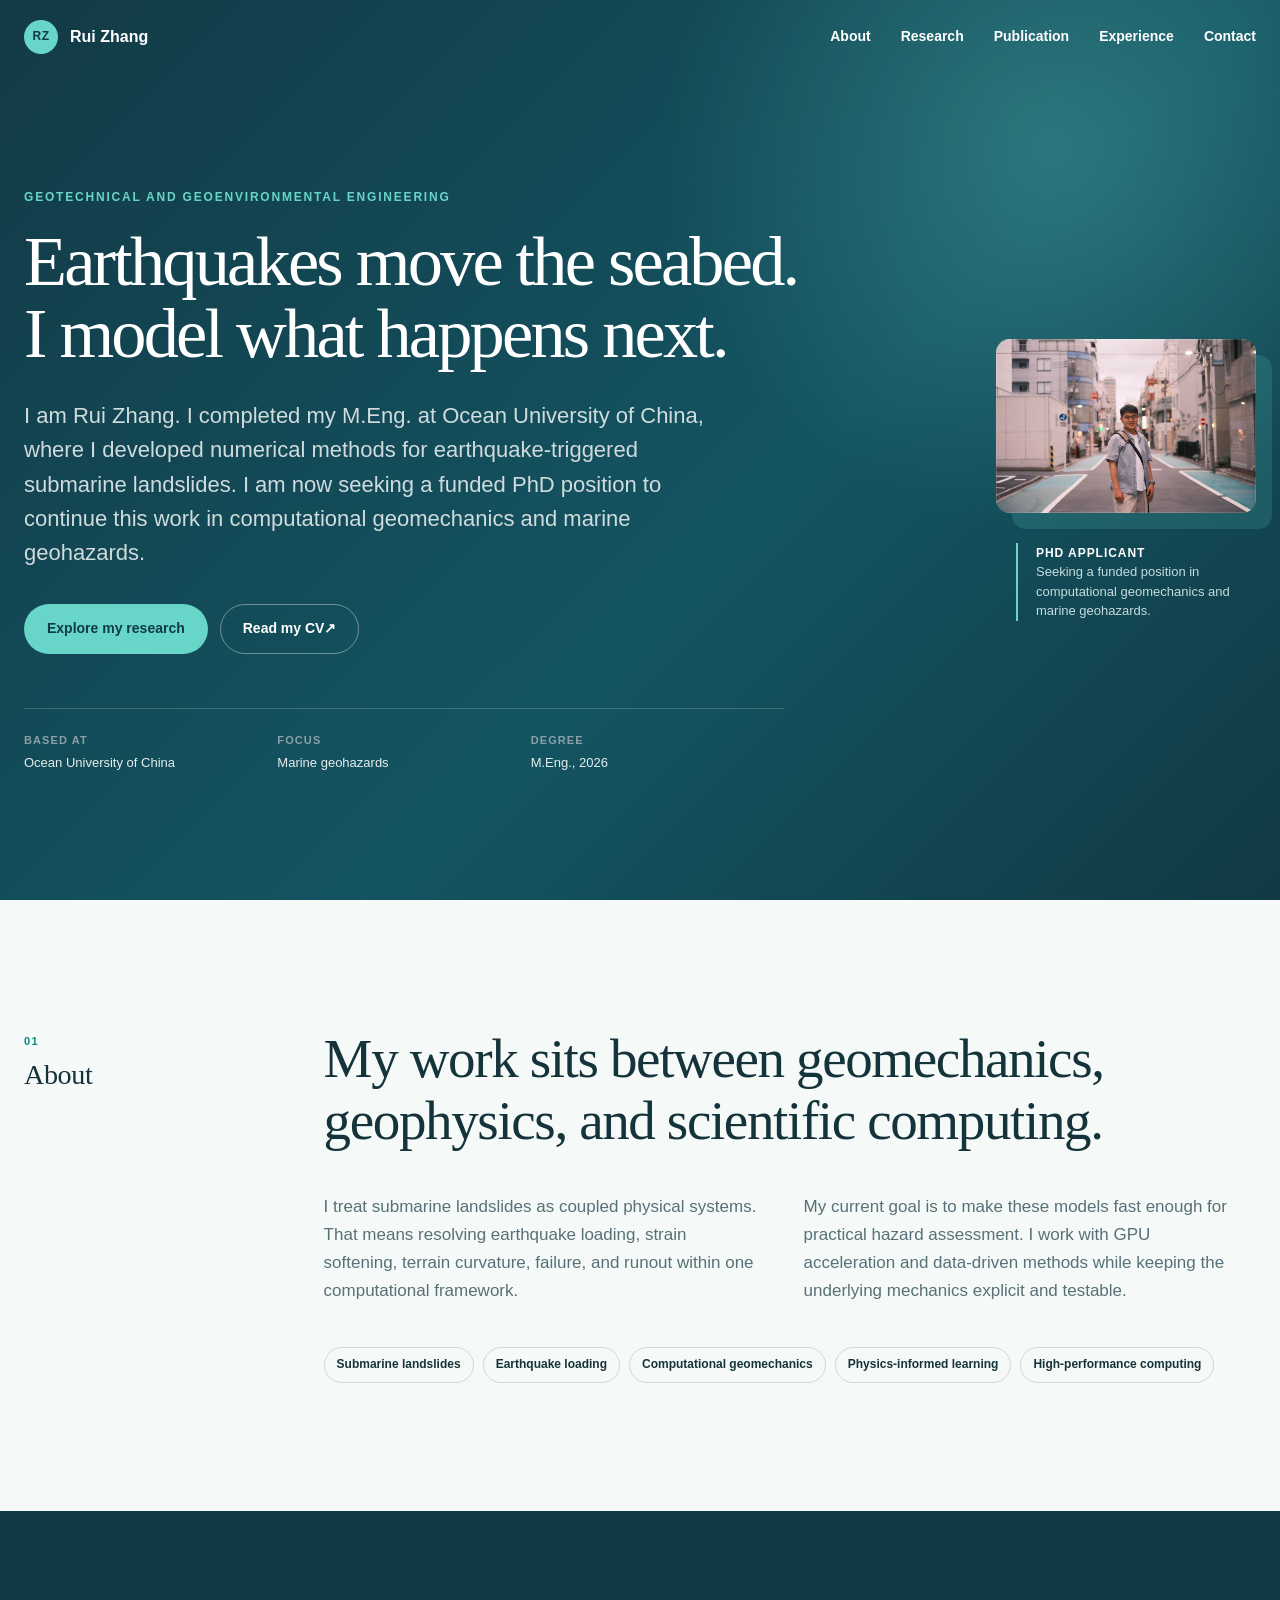
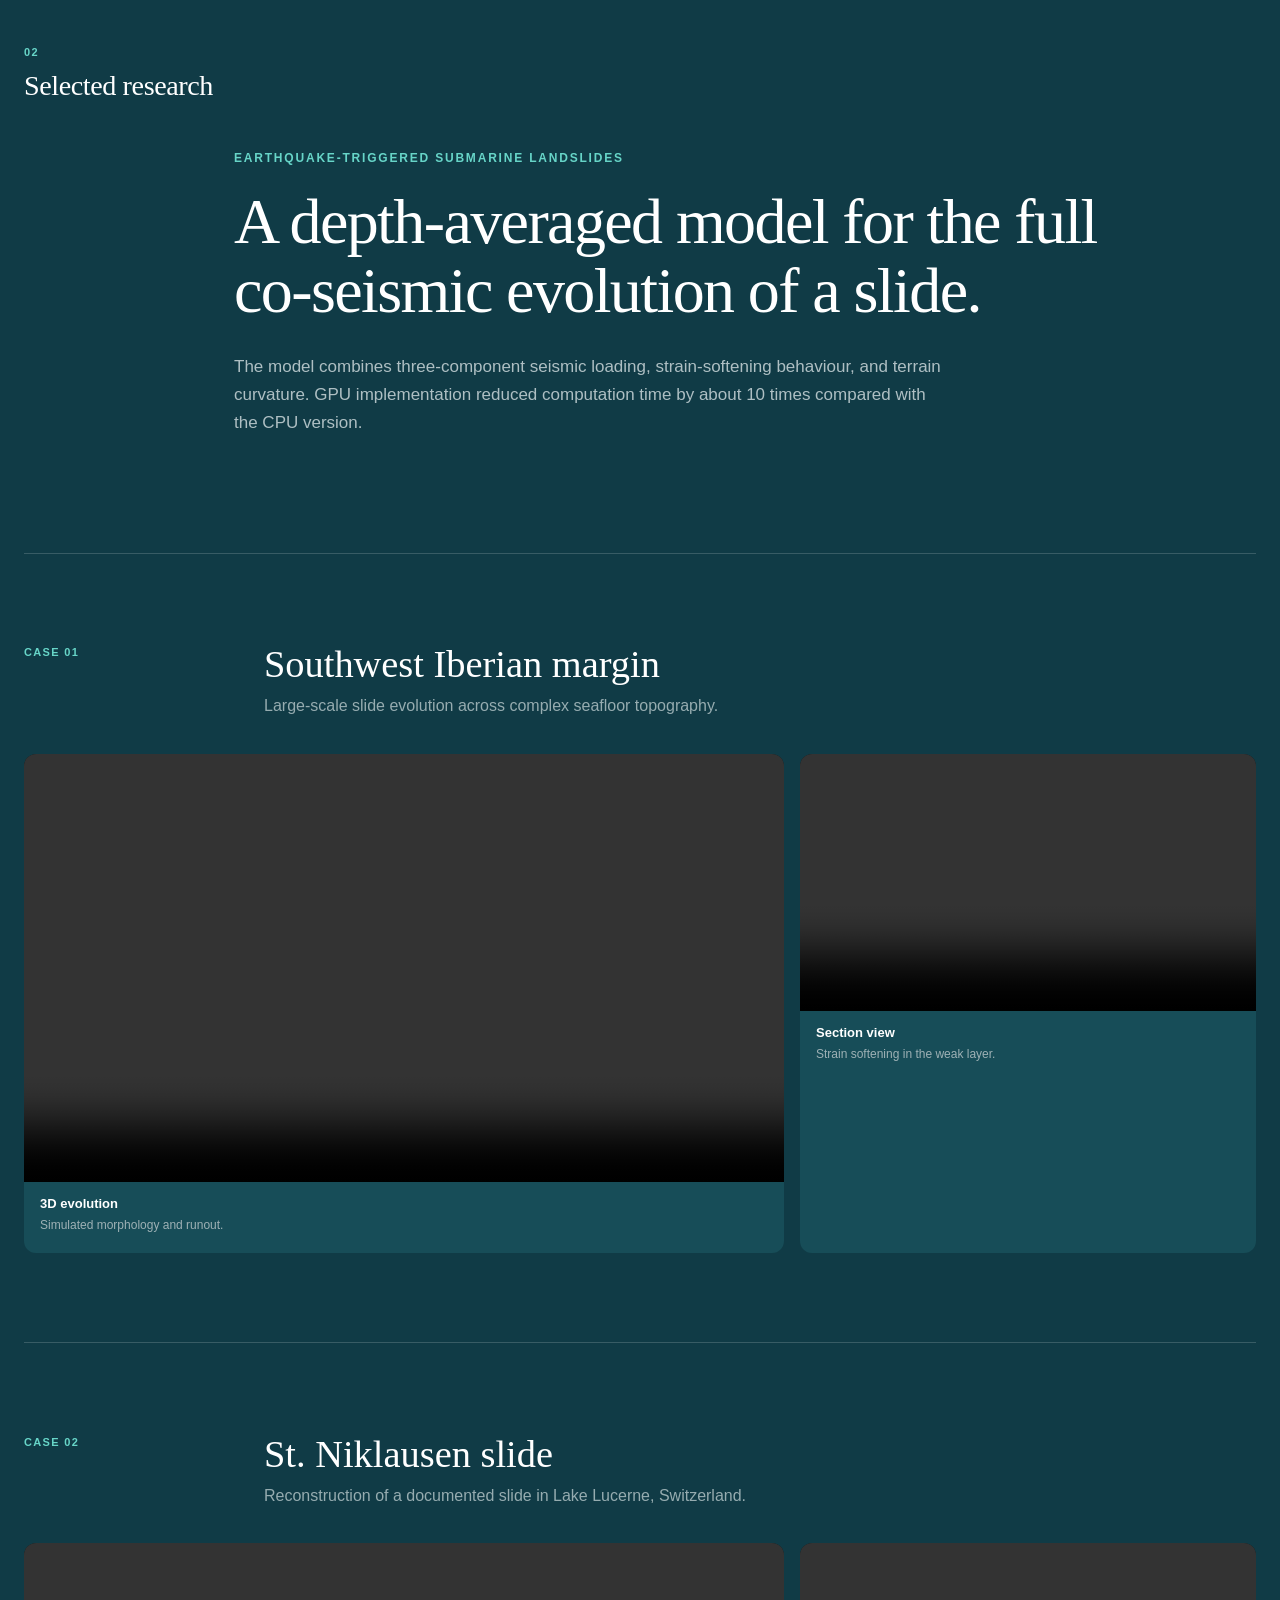
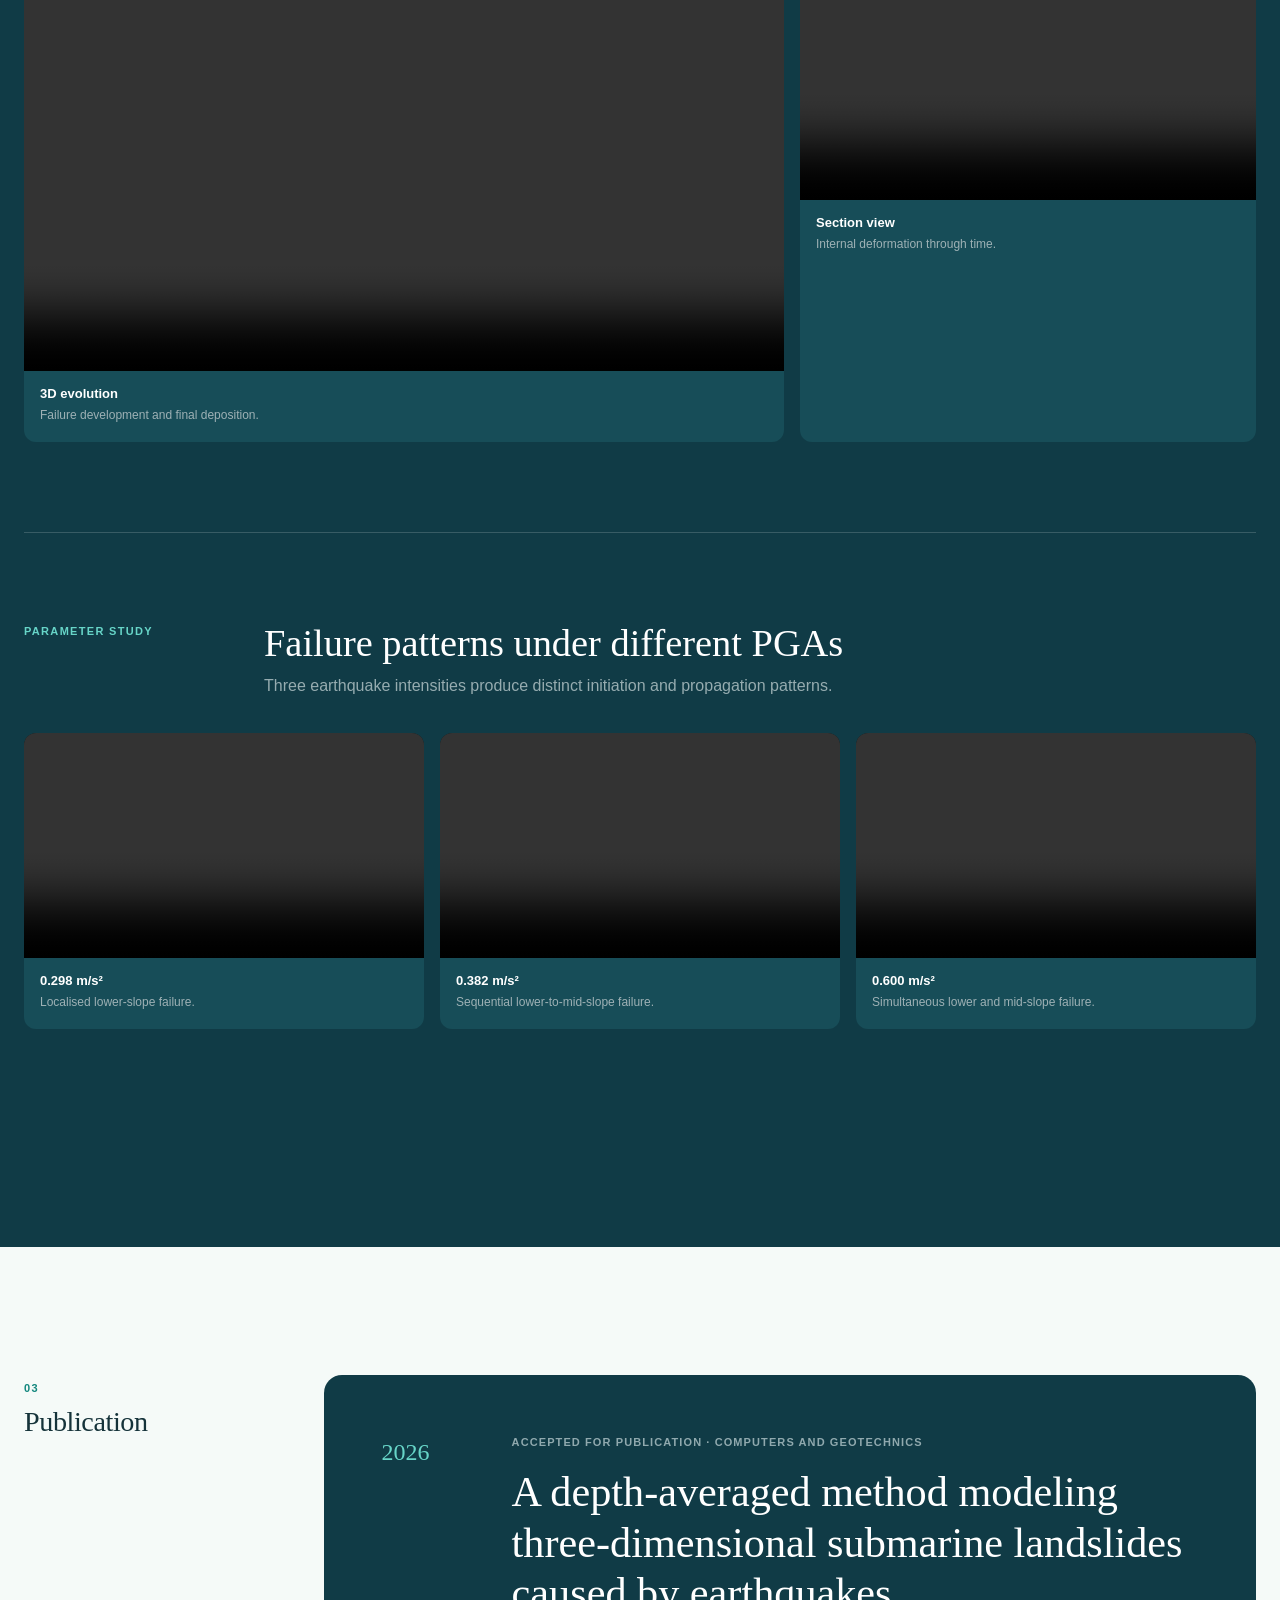
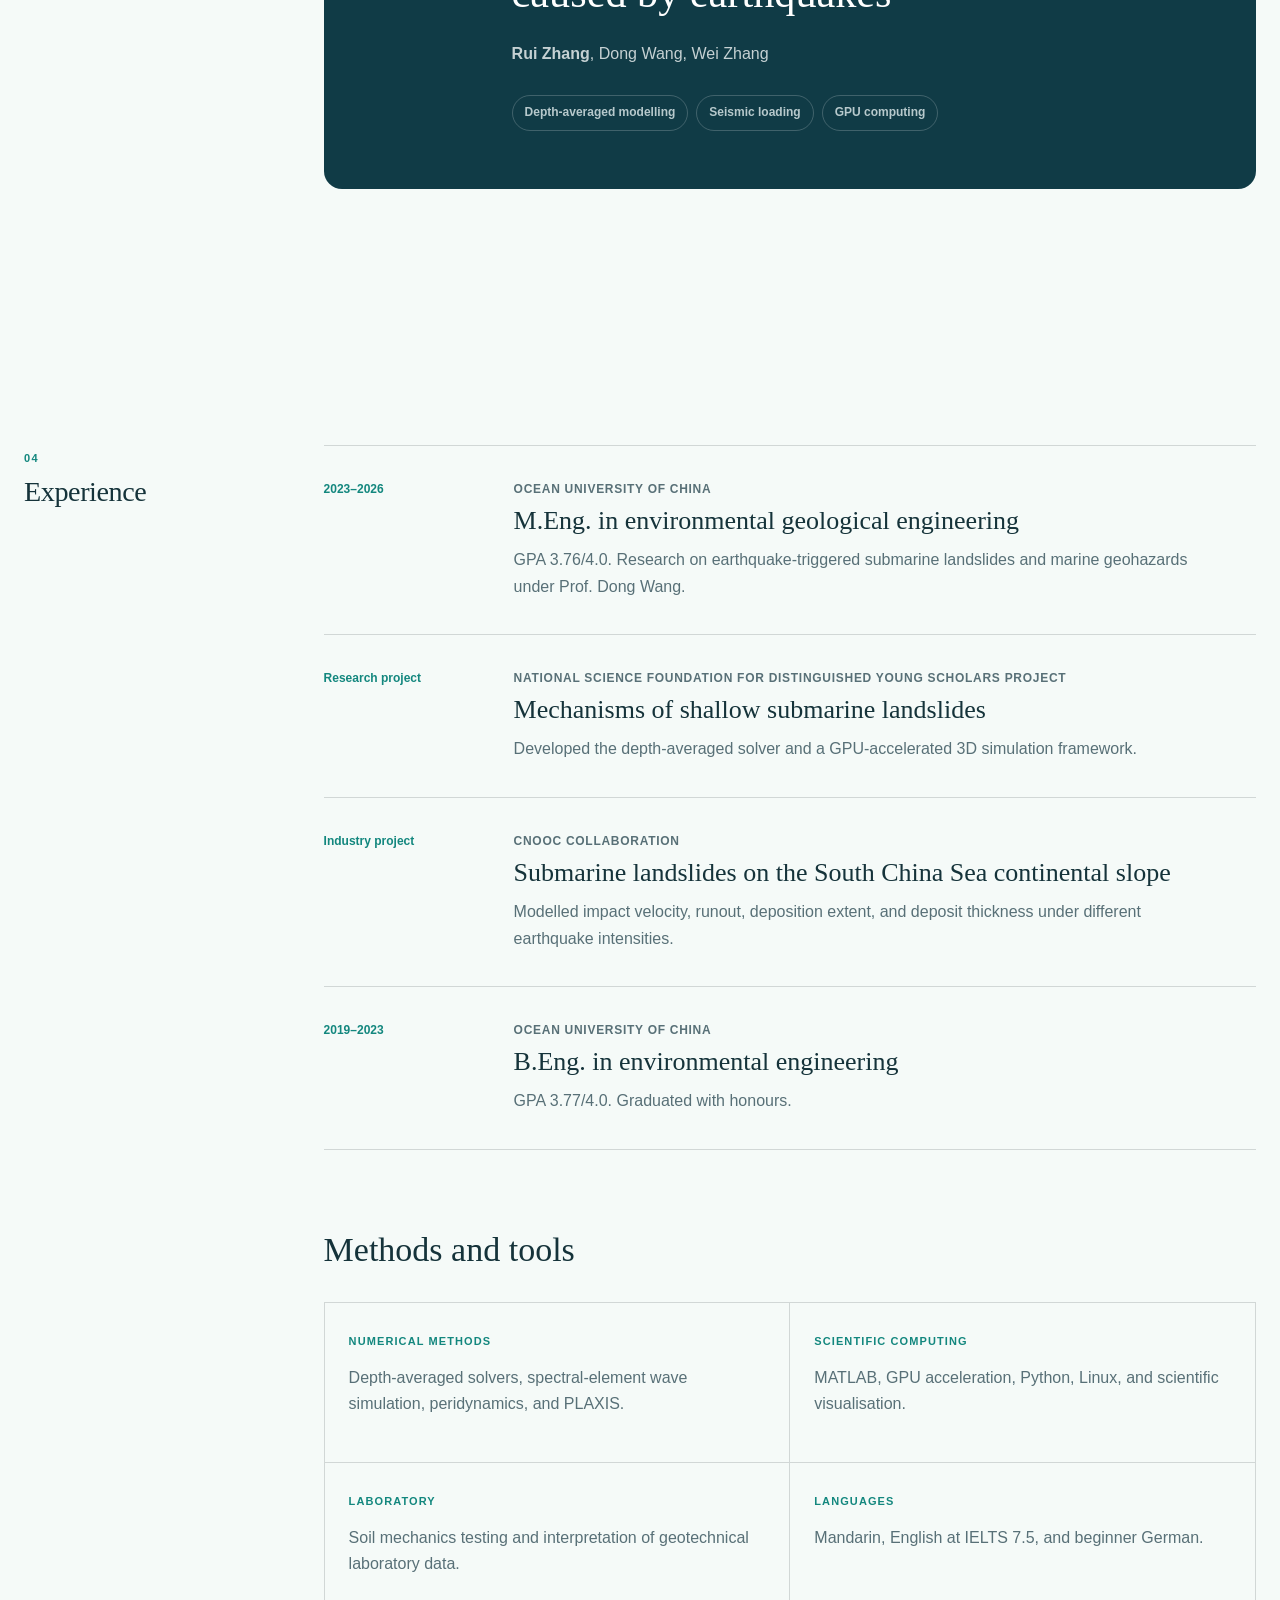
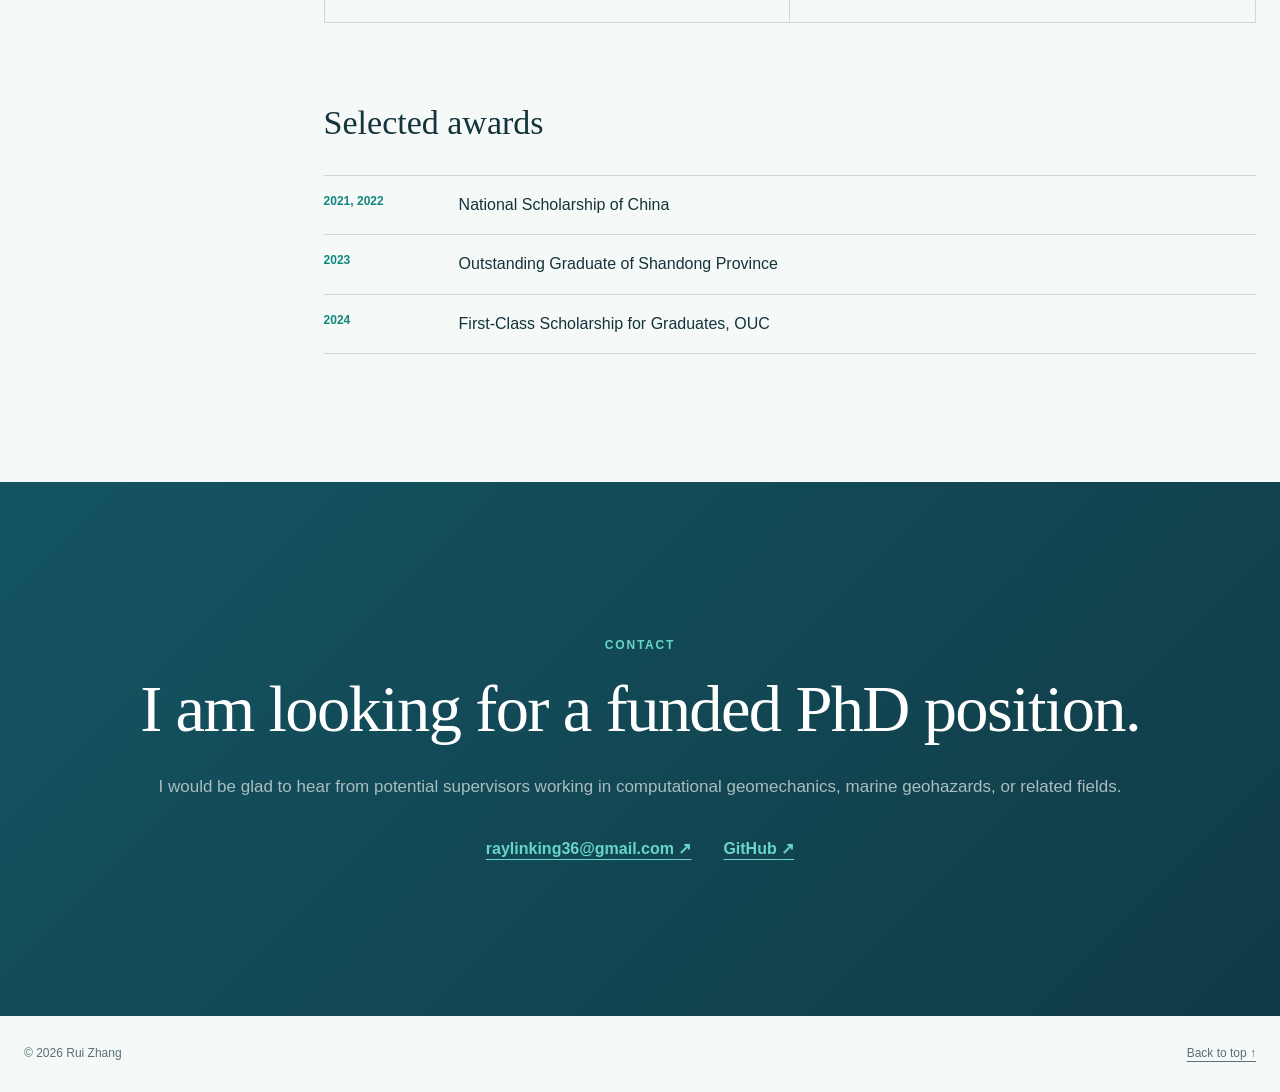
==== commit a07bb5fa: "Redesign academic portfolio for PhD applications" ====
--- a/index.html
+++ b/index.html
@@ -1,926 +1,152 @@
-<!DOCTYPE html>
-<html class="is-mac is-electron custom-scrollbar is-fullscreen kef-doc-exported" data-theme="light" data-color="logseq" lang="zh-CN" style="--ls-left-sidebar-width: 262.93px; --viewer-container-height: 0px;"><head>
+<!doctype html>
+<html lang="en">
+<head>
   <meta charset="utf-8">
-  <meta content="minimum-scale=1, initial-scale=1, width=device-width, shrink-to-fit=no" name="viewport">
-  <link type="text/css" rel="stylesheet" href="./tabler-icons.min.css">
-  <link href="./logseq-style.css" rel="stylesheet" type="text/css">
-  <link href="./img/logo.png" rel="shortcut icon" type="image/png">
-  <link href="./img/logo.png" rel="shortcut icon" sizes="192x192">
-  <link href="./img/logo.png" rel="apple-touch-icon">
-  <meta content="Logseq" name="apple-mobile-web-app-title">
-  <meta content="yes" name="apple-mobile-web-app-capable">
-  <meta content="yes" name="apple-touch-fullscreen">
-  <meta content="black-translucent" name="apple-mobile-web-app-status-bar-style">
-  <meta content="yes" name="mobile-web-app-capable">
-  <meta content="summary" name="twitter:card">
-  <meta content="A privacy-first, open-source platform for knowledge management and collaboration." name="twitter:description">
-  <meta content="@logseq" name="twitter:site">
-  <meta content="A privacy-first, open-source platform for knowledge management and collaboration." name="twitter:title">
-  <meta content="https://asset.logseq.com/static/img/logo.png" name="twitter:image:src">
-  <meta content="A privacy-first, open-source platform for knowledge management and collaboration." name="twitter:image:alt">
-  <meta content="A privacy-first, open-source platform for knowledge management and collaboration." property="og:title">
-  <meta content="site" property="og:type">
-  <meta content="https://logseq.com" property="og:url">
-  <meta content="https://asset.logseq.com/static/img/logo.png" property="og:image">
-  <meta content="A privacy-first, open-source platform for knowledge management and collaboration." property="og:description">
-  <title>Web</title>
-  <meta content="logseq" property="og:site_name">
-  <meta content="A privacy-first, open-source platform for knowledge management and collaboration." name="description">
-  <style id="custom-cleanup">
-    /* Layout reset for cleaner reading */
-    body { font-family: "Inter", "Helvetica Neue", Arial, sans-serif; background:#f6f7fb; color:#1f2933; line-height:1.6; margin:0; }
-    .theme-container { max-width: 1100px; margin: 0 auto; padding: 32px 24px 80px; background:#fff; box-shadow:0 10px 40px rgba(0,0,0,0.05); border-radius:16px; }
-    .page-blocks-inner { margin-left: 0 !important; }
-    /* Hide bullets/controls */
-    .block-control-wrap, .bullet-container, .block-children-left-border { display:none !important; }
-    /* Typography */
-    h1 { font-size: 2.4rem; margin: 0 0 10px; color:#0f172a; border-bottom:1px solid #e5e7eb; padding-bottom:10px; }
-    h2 { font-size: 1.6rem; margin: 18px 0 10px; color:#111827; border-bottom:1px solid #e5e7eb; padding-bottom:8px; }
-    h3 { font-size: 1.2rem; margin: 18px 0 8px; color:#1f2937; }
-    .ls-block { padding:8px 0; border-bottom:none; }
-    /* Links & breadcrumb */
-    a { color:#2563eb; text-decoration:none; }
-    a:hover { text-decoration:underline; }
-    .breadcrumb { background:#f8fafc; padding:10px 14px; border-radius:10px; display:flex; flex-wrap:wrap; gap:6px; }
-    /* Hero row */
-    .hero-row { display:flex; align-items:center; gap:16px; flex-wrap:wrap; }
-    .hero-photo { width:96px; height:96px; object-fit:cover; border-radius:12px; box-shadow:0 8px 20px rgba(0,0,0,0.08); }
-    .about-row { display:flex; align-items:flex-start; gap:24px; flex-wrap:wrap; }
-    .about-text { flex:1 1 320px; min-width:320px; }
-    .about-photo { width:300px; max-width:38vw; border-radius:14px; box-shadow:0 12px 40px rgba(0,0,0,0.12); }
-    /* Media */
-    video, img { max-width: 100%; height: auto; border-radius:12px; box-shadow:0 10px 30px rgba(0,0,0,0.06); }
-    .asset-container img { box-shadow:none; border-radius:8px; }
-    .awLi-favicon { width:16px; height:16px; vertical-align:middle; }
-    img[title="Email_Icon.png"] { width:18px; height:18px; vertical-align:middle; box-shadow:none; }
-    /* Content blocks */
-    .block-body { margin-top:4px; }
-    .page { padding:0; }
-    .page-blocks-inner > div > div { width:100%; }
-    /* Make sidebar spacing even */
-    .cp__sidebar-main-content { padding: 0 !important; }
-  </style>
-  
-<style></style><style>@font-face{font-family:"Virgil";src: local("Virgil");font-display:swap}@font-face{font-family:"Cascadia";src: local("Cascadia Code");font-display:swap}@font-face{font-family:"Assistant";src: local("Assistant");font-display:swap;font-weight:400}@font-face{font-family:"Assistant";src: local("Assistant");font-display:swap;font-weight:500}@font-face{font-family:"Assistant";src: local("Assistant");font-display:swap;font-weight:600}@font-face{font-family:"Assistant";src: local("Assistant");font-display:swap;font-weight:700}</style><style>.excalidraw .Spinner{display:flex;align-items:center;justify-content:center;height:100%;margin-left:auto;margin-right:auto;--spinner-color: var(--icon-fill-color)}.excalidraw .Spinner svg{-webkit-animation:rotate 1.6s linear infinite;animation:rotate 1.6s linear infinite;-webkit-animation-delay:var(--spinner-delay);animation-delay:var(--spinner-delay);-webkit-transform-origin:center center;transform-origin:center center}.excalidraw .Spinner circle{stroke:var(--spinner-color);-webkit-animation:dash 1.6s linear 0s infinite;animation:dash 1.6s linear 0s infinite;stroke-linecap:round}@-webkit-keyframes rotate{100%{-webkit-transform:rotate(360deg);transform:rotate(360deg)}}@keyframes rotate{100%{-webkit-transform:rotate(360deg);transform:rotate(360deg)}}@-webkit-keyframes dash{0%{stroke-dasharray:1,300;stroke-dashoffset:0}50%{stroke-dasharray:150,300;stroke-dashoffset:-200}100%{stroke-dasharray:1,300;stroke-dashoffset:-280}}@keyframes dash{0%{stroke-dasharray:1,300;stroke-dashoffset:0}50%{stroke-dasharray:150,300;stroke-dashoffset:-200}100%{stroke-dasharray:1,300;stroke-dashoffset:-280}}</style><style>:export{themeFilter:invert(93%) hue-rotate(180deg);rightSidebarWidth:302px}.excalidraw .ToolIcon{border-radius:var(--border-radius-lg);display:inline-flex;align-items:center;position:relative;cursor:pointer;-webkit-tap-highlight-color:rgba(0,0,0,0);-webkit-user-select:none;user-select:none}.excalidraw .ToolIcon__hidden{display:none !important}.excalidraw .ToolIcon.fillable .ToolIcon_type_radio:checked+.ToolIcon__icon,.excalidraw .ToolIcon.fillable .ToolIcon_type_checkbox:checked+.ToolIcon__icon{--icon-fill-color: var(--color-primary-darker)}.excalidraw .ToolIcon.fillable .ToolIcon_type_radio:checked+.ToolIcon__icon svg,.excalidraw .ToolIcon.fillable .ToolIcon_type_checkbox:checked+.ToolIcon__icon svg{fill:var(--icon-fill-color)}.excalidraw .ToolIcon .ToolIcon_type_radio:checked+.ToolIcon__icon,.excalidraw .ToolIcon .ToolIcon_type_checkbox:checked+.ToolIcon__icon{background:var(--color-primary-light);--keybinding-color: var(--color-gray-60)}.excalidraw .ToolIcon .ToolIcon_type_radio:checked+.ToolIcon__icon svg,.excalidraw .ToolIcon .ToolIcon_type_checkbox:checked+.ToolIcon__icon svg{color:var(--color-primary-darker)}.excalidraw .ToolIcon .ToolIcon__keybinding{bottom:4px;right:4px}.excalidraw .ToolIcon .ToolIcon__icon:hover{background:var(--button-hover-bg)}.excalidraw .ToolIcon .ToolIcon__icon:active{background:var(--button-hover-bg);border:1px solid var(--color-primary-darkest)}.excalidraw .ToolIcon--plain{background-color:rgba(0,0,0,0)}.excalidraw .ToolIcon--plain .ToolIcon__icon{width:2rem;height:2rem}.excalidraw .ToolIcon_type_radio,.excalidraw .ToolIcon_type_checkbox{position:absolute;opacity:0;pointer-events:none}.excalidraw .ToolIcon__icon{box-sizing:border-box;width:var(--default-button-size);height:var(--default-button-size);color:var(--icon-fill-color);display:flex;justify-content:center;align-items:center;border-radius:var(--border-radius-lg)}.excalidraw .ToolIcon__icon+.ToolIcon__label{-webkit-margin-start:0;margin-inline-start:0}.excalidraw .ToolIcon__icon svg{position:relative;width:var(--default-icon-size);height:var(--default-icon-size);color:var(--icon-fill-color)}.excalidraw .ToolIcon__label{display:flex;align-items:center;color:var(--icon-fill-color);font-family:var(--ui-font);margin:0 .8em;text-overflow:ellipsis}.excalidraw .ToolIcon__label .Spinner{margin-left:.6em}.excalidraw .ToolIcon_size_small .ToolIcon__icon{width:2rem;height:2rem;font-size:.8em}.excalidraw .ToolIcon_type_button,.excalidraw .Modal .ToolIcon_type_button,.excalidraw .ToolIcon_type_button{padding:0;border:none;margin:0;font-size:inherit;background-color:initial}.excalidraw .ToolIcon_type_button:focus-visible,.excalidraw .Modal .ToolIcon_type_button:focus-visible,.excalidraw .ToolIcon_type_button:focus-visible{box-shadow:0 0 0 2px var(--focus-highlight-color)}.excalidraw .ToolIcon_type_button.ToolIcon--selected,.excalidraw .Modal .ToolIcon_type_button.ToolIcon--selected,.excalidraw .ToolIcon_type_button.ToolIcon--selected{background-color:var(--button-gray-2)}.excalidraw .ToolIcon_type_button.ToolIcon--selected:active,.excalidraw .Modal .ToolIcon_type_button.ToolIcon--selected:active,.excalidraw .ToolIcon_type_button.ToolIcon--selected:active{background-color:var(--button-gray-3)}.excalidraw .ToolIcon_type_button:active,.excalidraw .Modal .ToolIcon_type_button:active,.excalidraw .ToolIcon_type_button:active{background-color:var(--button-gray-3)}.excalidraw .ToolIcon_type_button--show,.excalidraw .Modal .ToolIcon_type_button--show,.excalidraw .ToolIcon_type_button--show{visibility:visible}.excalidraw .ToolIcon_type_button--hide,.excalidraw .Modal .ToolIcon_type_button--hide,.excalidraw .ToolIcon_type_button--hide{display:none !important}.excalidraw .ToolIcon_type_floating{background-color:rgba(0,0,0,0)}.excalidraw .ToolIcon_type_floating:hover{background-color:rgba(0,0,0,0)}.excalidraw .ToolIcon_type_floating:active{background-color:rgba(0,0,0,0)}.excalidraw .ToolIcon_type_floating .ToolIcon__icon{background-color:var(--button-gray-1);width:2rem;height:2rem}.excalidraw .ToolIcon_type_floating .ToolIcon__icon:hover{background-color:var(--button-gray-2)}.excalidraw .ToolIcon_type_floating .ToolIcon__icon:active{background-color:var(--button-gray-3)}.excalidraw .ToolIcon__keybinding{position:absolute;bottom:2px;right:3px;font-size:.625rem;color:var(--keybinding-color);font-family:var(--ui-font);-webkit-user-select:none;user-select:none}:root[dir=ltr] .excalidraw .unlocked-icon{left:2px}:root[dir=rtl] .excalidraw .unlocked-icon{right:2px}.excalidraw .App-toolbar-container .ToolIcon__icon{width:var(--lg-button-size);height:var(--lg-button-size)}.excalidraw .App-toolbar-container .ToolIcon__icon svg{width:var(--lg-icon-size);height:var(--lg-icon-size)}</style><style>:export{themeFilter:invert(93%) hue-rotate(180deg);rightSidebarWidth:302px}.excalidraw-tooltip{--ui-font: Assistant, system-ui, BlinkMacSystemFont, -apple-system, Segoe UI, Roboto, Helvetica, Arial, sans-serif;font-family:var(--ui-font);position:fixed;z-index:var(--zIndex-popup);padding:8px;border-radius:6px;box-sizing:border-box;pointer-events:none;word-wrap:break-word;background:#000;line-height:1.5;text-align:center;font-size:13px;font-weight:500;color:#fff;display:none}.excalidraw-tooltip.excalidraw-tooltip--visible{display:block}.excalidraw-tooltip-wrapper{display:flex}.excalidraw-tooltip-icon{width:.9em;height:.9em;margin-left:5px;margin-top:1px;display:flex}.excalidraw--mobile.excalidraw-tooltip-icon{display:none}</style><style>:export{themeFilter:invert(93%) hue-rotate(180deg);rightSidebarWidth:302px}.excalidraw-hyperlinkContainer{display:flex;align-items:center;justify-content:space-between;position:absolute;box-shadow:0px 2px 4px 0 rgba(0,0,0,.3);z-index:100;background:var(--island-bg-color);border-radius:var(--border-radius-md);box-sizing:border-box;min-height:42px}.excalidraw-hyperlinkContainer-input,.excalidraw-hyperlinkContainer button{z-index:100}.excalidraw-hyperlinkContainer-input,.excalidraw-hyperlinkContainer-link{height:24px;padding:0 8px;line-height:24px;font-size:.9rem;font-weight:500;font-family:var(--ui-font)}.excalidraw-hyperlinkContainer-input{width:18rem;border:none;background-color:rgba(0,0,0,0);color:var(--text-primary-color);outline:none;border:none;box-shadow:none !important}.excalidraw-hyperlinkContainer-link{overflow:hidden;text-overflow:ellipsis;white-space:nowrap;max-width:15rem}.excalidraw-hyperlinkContainer button{color:#228be6;background-color:rgba(0,0,0,0) !important;font-weight:500}.excalidraw-hyperlinkContainer button.excalidraw-hyperlinkContainer--remove{color:#c92a2a}.excalidraw-hyperlinkContainer--remove .ToolIcon__icon svg{color:#fa5252}.excalidraw-hyperlinkContainer .ToolIcon__icon{width:2rem;height:2rem}.excalidraw-hyperlinkContainer__buttons{flex:0 0 auto}</style><style>.excalidraw .excalidraw-eye-dropper-container,.excalidraw .excalidraw-eye-dropper-backdrop{position:absolute;width:100%;height:100%;z-index:var(--zIndex-eyeDropperBackdrop);touch-action:none}.excalidraw .excalidraw-eye-dropper-container{pointer-events:none}.excalidraw .excalidraw-eye-dropper-backdrop{pointer-events:all}.excalidraw .excalidraw-eye-dropper-preview{pointer-events:none;width:3rem;height:3rem;position:fixed;z-index:var(--zIndex-eyeDropperPreview);border-radius:1rem;border:1px solid var(--default-border-color);-webkit-filter:var(--theme-filter);filter:var(--theme-filter)}.excalidraw .excalidraw-eye-dropper-trigger{width:1.25rem;height:1.25rem;cursor:pointer;padding:4px;margin-right:-4px;margin-left:-2px;border-radius:.5rem;color:var(--icon-fill-color)}.excalidraw .excalidraw-eye-dropper-trigger:hover{background:var(--button-hover-bg)}.excalidraw .excalidraw-eye-dropper-trigger.selected{color:var(--color-primary);background:var(--color-primary-light)}</style><style>:export{themeFilter:invert(93%) hue-rotate(180deg);rightSidebarWidth:302px}.excalidraw .focus-visible-none:focus-visible{outline:none !important}.excalidraw .color-picker__heading{padding:0 .5rem;font-size:.75rem;text-align:left}.excalidraw .color-picker-container{display:grid;grid-template-columns:1fr 20px 1.625rem;padding:.25rem 0px;align-items:center}.excalidraw--mobile.excalidraw .color-picker-container{max-width:175px}.excalidraw .color-picker__top-picks{display:flex;justify-content:space-between}.excalidraw .color-picker__button{--radius: 0.25rem;padding:0;margin:0;width:1.35rem;height:1.35rem;border:1px solid var(--color-gray-30);border-radius:var(--radius);-webkit-filter:var(--theme-filter);filter:var(--theme-filter);background-color:var(--swatch-color);background-position:left center;position:relative;font-family:inherit;box-sizing:border-box}.excalidraw .color-picker__button:hover::after{content:"";position:absolute;top:-2px;left:-2px;right:-2px;bottom:-2px;box-shadow:0 0 0 1px var(--color-gray-30);border-radius:calc(var(--radius) + 1px);-webkit-filter:var(--theme-filter);filter:var(--theme-filter)}.excalidraw .color-picker__button.active .color-picker__button-outline{position:absolute;top:-2px;left:-2px;right:-2px;bottom:-2px;box-shadow:0 0 0 1px var(--color-primary-darkest);z-index:1;border-radius:calc(var(--radius) + 1px);-webkit-filter:var(--theme-filter);filter:var(--theme-filter)}.excalidraw .color-picker__button:focus-visible{outline:none}.excalidraw .color-picker__button:focus-visible::after{content:"";position:absolute;top:-4px;right:-4px;bottom:-4px;left:-4px;border:3px solid var(--focus-highlight-color);border-radius:calc(var(--radius) + 1px)}.excalidraw .color-picker__button:focus-visible.active .color-picker__button-outline{display:none}.excalidraw .color-picker__button--large{--radius: 0.5rem;width:1.875rem;height:1.875rem}.excalidraw .color-picker__button.is-transparent{background-image:url([data-uri])}.excalidraw .color-picker__button--no-focus-visible{border:0}.excalidraw .color-picker__button--no-focus-visible::after{display:none}.excalidraw .color-picker__button--no-focus-visible:focus-visible{outline:none !important}.excalidraw .color-picker__button.active-color{border-radius:calc(var(--radius) + 1px);width:1.625rem;height:1.625rem}.excalidraw .color-picker__button__hotkey-label{position:absolute;right:4px;bottom:4px;-webkit-filter:none;filter:none;font-size:11px}.excalidraw .color-picker{background:var(--popup-bg-color);border:0 solid rgba(255,255,255,.25);box-shadow:rgba(0,0,0,.25) 0 1px 4px;border-radius:4px;position:absolute}:root[dir=ltr] .excalidraw .color-picker{left:-5.5px}:root[dir=rtl] .excalidraw .color-picker{right:-5.5px}.excalidraw .color-picker-control-container{display:grid;grid-template-columns:auto 1fr;align-items:center;-webkit-column-gap:.5rem;column-gap:.5rem}.excalidraw .color-picker-control-container+.popover{position:static}.excalidraw .color-picker-popover-container{margin-top:-0.25rem}:root[dir=ltr] .excalidraw .color-picker-popover-container{margin-left:.5rem}:root[dir=rtl] .excalidraw .color-picker-popover-container{margin-left:-3rem}.excalidraw .color-picker-triangle{width:0;height:0;border-style:solid;border-width:0 9px 10px;border-color:rgba(0,0,0,0) rgba(0,0,0,0) var(--popup-bg-color);position:absolute;top:10px}:root[dir=ltr] .excalidraw .color-picker-triangle{-webkit-transform:rotate(270deg);transform:rotate(270deg);left:-14px}:root[dir=rtl] .excalidraw .color-picker-triangle{-webkit-transform:rotate(90deg);transform:rotate(90deg);right:-14px}.excalidraw .color-picker-triangle-shadow{border-color:rgba(0,0,0,0) rgba(0,0,0,0) rgba(0,0,0,.1)}:root[dir=ltr] .excalidraw .color-picker-triangle-shadow{left:-14px}:root[dir=rtl] .excalidraw .color-picker-triangle-shadow{right:-16px}.excalidraw .color-picker-content{display:flex;flex-direction:column;gap:.75rem;outline:none}.excalidraw .color-picker-content--default{padding:.5rem;display:grid;grid-template-columns:repeat(5, 1.875rem);grid-gap:.25rem;border-radius:4px}.excalidraw .color-picker-content--default:focus{outline:none;box-shadow:0 0 0 2px var(--focus-highlight-color)}.excalidraw .color-picker-content--canvas{display:flex;flex-direction:column;padding:.25rem}.excalidraw .color-picker-content--canvas-title{color:#868e96;font-size:12px;padding:0 .25rem}.excalidraw .color-picker-content--canvas-colors{padding:.5rem 0}.excalidraw .color-picker-content--canvas-colors .color-picker-swatch{margin:0 .25rem}.excalidraw .color-picker-content .color-input-container{grid-column:1/span 5}.excalidraw .color-picker-swatch{position:relative;height:1.875rem;width:1.875rem;cursor:pointer;border-radius:4px;margin:0;box-sizing:border-box;border:1px solid #ddd;background-color:currentColor !important;-webkit-filter:var(--theme-filter);filter:var(--theme-filter)}.excalidraw .color-picker-swatch:focus{box-shadow:0 0 4px 1px currentColor;border-color:var(--select-highlight-color)}.excalidraw .color-picker-transparent{border-radius:4px;box-shadow:rgba(0,0,0,.1) 0 0 0 1px inset;position:absolute;top:0;right:0;bottom:0;left:0}.excalidraw .color-picker-transparent,.excalidraw .color-picker-label-swatch{background:url([data-uri]) left center}.excalidraw .color-picker-hash{height:var(--default-button-size);flex-shrink:0;padding:.5rem .5rem .5rem .75rem;border:1px solid var(--default-border-color);border-right:0;box-sizing:border-box;color:var(--input-label-color);display:flex;align-items:center;justify-content:center;position:relative}:root[dir=ltr] .excalidraw .color-picker-hash{border-radius:var(--border-radius-lg) 0 0 var(--border-radius-lg)}:root[dir=rtl] .excalidraw .color-picker-hash{border-radius:0 var(--border-radius-lg) var(--border-radius-lg) 0;border-right:1px solid var(--default-border-color);border-left:0}.excalidraw .color-input-container{display:flex}.excalidraw .color-input-container:focus-within{box-shadow:0 0 0 1px var(--color-primary-darkest);border-radius:var(--border-radius-lg)}.excalidraw .color-picker__input-label{display:grid;grid-template-columns:auto 1fr auto auto;gap:8px;align-items:center;border:1px solid var(--default-border-color);border-radius:8px;padding:0 12px;margin:8px;box-sizing:border-box}.excalidraw .color-picker__input-label:focus-within{box-shadow:0 0 0 1px var(--color-primary-darkest);border-radius:var(--border-radius-lg)}.excalidraw .color-picker__input-hash{padding:0 .25rem}.excalidraw .color-picker-input{box-sizing:border-box;width:100%;margin:0;font-size:.875rem;font-family:inherit;background-color:rgba(0,0,0,0);color:var(--text-primary-color);border:0;outline:none;height:var(--default-button-size);border:1px solid var(--default-border-color);border-left:0;letter-spacing:.4px;padding:.5rem;padding-left:.25rem;-webkit-appearance:none;appearance:none}:root[dir=ltr] .excalidraw .color-picker-input{border-radius:0 var(--border-radius-lg) var(--border-radius-lg) 0}:root[dir=rtl] .excalidraw .color-picker-input{border-radius:var(--border-radius-lg) 0 0 var(--border-radius-lg);border-left:1px solid var(--default-border-color);border-right:0}.excalidraw .color-picker-input:focus-visible{box-shadow:none}.excalidraw .color-picker-label-swatch-container{border:1px solid var(--default-border-color);border-radius:var(--border-radius-lg);width:var(--default-button-size);height:var(--default-button-size);box-sizing:border-box;overflow:hidden}.excalidraw .color-picker-label-swatch{display:flex;justify-content:center;align-items:center;padding:.625rem;width:var(--button-width, var(--default-button-size));height:var(--button-height, var(--default-button-size));box-sizing:border-box;border-width:1px;border-style:solid;border-color:var(--button-border, var(--default-border-color));border-radius:var(--border-radius-lg);cursor:pointer;background-color:var(--button-bg, var(--island-bg-color));color:var(--button-color, var(--text-primary-color));background-color:var(--swatch-color) !important;overflow:hidden;position:relative;-webkit-filter:var(--theme-filter);filter:var(--theme-filter);border:0 !important}.excalidraw .color-picker-label-swatch svg{width:var(--button-width, var(--lg-icon-size));height:var(--button-height, var(--lg-icon-size))}.excalidraw .color-picker-label-swatch:hover{background-color:var(--button-hover-bg, var(--island-bg-color));border-color:var(--button-hover-border, var(--button-border, var(--default-border-color)));color:var(--button-hover-color, var(--button-color, var(--text-primary-color, inherit)))}.excalidraw .color-picker-label-swatch:active{background-color:var(--button-active-bg, var(--island-bg-color));border-color:var(--button-active-border, var(--color-primary-darkest))}.excalidraw .color-picker-label-swatch.active{background-color:var(--button-selected-bg, var(--color-primary-light));border-color:var(--button-selected-border, var(--color-primary-light))}.excalidraw .color-picker-label-swatch.active:hover{background-color:var(--button-selected-hover-bg, var(--color-primary-light))}.excalidraw .color-picker-label-swatch.active svg{color:var(--button-color, var(--color-primary-darker))}.excalidraw .color-picker-label-swatch:after{content:"";position:absolute;top:0;left:0;width:100%;height:100%;background:var(--swatch-color)}.excalidraw .color-picker-keybinding{position:absolute;bottom:2px;font-size:.7em}:root[dir=ltr] .excalidraw .color-picker-keybinding{right:2px}:root[dir=rtl] .excalidraw .color-picker-keybinding{left:2px}.excalidraw--mobile.excalidraw .color-picker-keybinding{display:none}.excalidraw .color-picker-type-canvasBackground .color-picker-keybinding{color:#aaa}.excalidraw .color-picker-type-elementBackground .color-picker-keybinding{color:#fff}.excalidraw .color-picker-swatch[aria-label=transparent] .color-picker-keybinding{color:#aaa}.excalidraw .color-picker-type-elementStroke .color-picker-keybinding{color:#d4d4d4}.excalidraw.theme--dark .color-picker-type-elementBackground .color-picker-keybinding{color:#000}.excalidraw.theme--dark .color-picker-swatch[aria-label=transparent] .color-picker-keybinding{color:#000}</style><style>.excalidraw .popover{position:absolute;z-index:10;padding:5px 0 5px;outline:none}</style><style>:export{themeFilter:invert(93%) hue-rotate(180deg);rightSidebarWidth:302px}.excalidraw .picker-container{display:inline-block;box-sizing:border-box;margin-right:.25rem}.excalidraw .picker{background:var(--popup-bg-color);border:0 solid rgba(255,255,255,.25);box-shadow:rgba(0,0,0,.25) 2px 2px 4px 2px;border-radius:4px;position:absolute}.excalidraw .picker-container button,.excalidraw .picker button{position:relative;display:flex;align-items:center;justify-content:center}.excalidraw .picker-container button:focus-visible,.excalidraw .picker button:focus-visible{outline:rgba(0,0,0,0);background-color:var(--button-gray-2)}.excalidraw .picker-container button:focus-visible svg,.excalidraw .picker button:focus-visible svg{opacity:1}.excalidraw .picker-container button:hover,.excalidraw .picker button:hover{background-color:var(--button-gray-2)}.excalidraw .picker-container button:active,.excalidraw .picker button:active{background-color:var(--button-gray-3)}.excalidraw .picker-container button:disabled,.excalidraw .picker button:disabled{cursor:not-allowed}.excalidraw .picker-container button svg,.excalidraw .picker button svg{margin:0;width:36px;height:18px;pointer-events:none}.excalidraw .picker button{padding:.25rem .28rem .35rem .25rem}.excalidraw .picker-triangle{width:0;height:0;position:relative;top:-10px;z-index:10}:root[dir=ltr] .excalidraw .picker-triangle{left:12px}:root[dir=rtl] .excalidraw .picker-triangle{right:12px}.excalidraw .picker-triangle:before{content:"";position:absolute;border-style:solid;border-width:0 9px 10px;border-color:rgba(0,0,0,0) rgba(0,0,0,0) rgba(0,0,0,.1);top:-1px}.excalidraw .picker-triangle:after{content:"";position:absolute;border-style:solid;border-width:0 9px 10px;border-color:rgba(0,0,0,0) rgba(0,0,0,0) var(--popup-bg-color)}.excalidraw .picker-content{padding:.5rem;display:grid;grid-template-columns:repeat(3, auto);grid-gap:.5rem;border-radius:4px}:root[dir=rtl] .excalidraw .picker-content{padding:.4rem}.excalidraw .picker-keybinding{position:absolute;bottom:2px;font-size:.7em;color:var(--keybinding-color)}:root[dir=ltr] .excalidraw .picker-keybinding{right:2px}:root[dir=rtl] .excalidraw .picker-keybinding{left:2px}.excalidraw--mobile.excalidraw .picker-keybinding{display:none}.excalidraw .picker-type-canvasBackground .picker-keybinding{color:#aaa}.excalidraw .picker-type-elementBackground .picker-keybinding{color:#fff}.excalidraw .picker-swatch[aria-label=transparent] .picker-keybinding{color:#aaa}.excalidraw .picker-type-elementStroke .picker-keybinding{color:#d4d4d4}.excalidraw.theme--dark .picker-type-elementBackground .picker-keybinding{color:#000}.excalidraw.theme--dark .picker-swatch[aria-label=transparent] .picker-keybinding{color:#000}</style><style>:export{themeFilter:invert(93%) hue-rotate(180deg);rightSidebarWidth:302px}.excalidraw .TextInput{display:inline-block}</style><style>.ProjectName{margin:auto;display:flex;align-items:center}.ProjectName .TextInput{height:calc(1rem - 3px);width:200px;overflow:hidden;text-align:center;margin-left:8px;text-overflow:ellipsis}.ProjectName .TextInput--readonly{background:none;border:none;width:auto;max-width:200px;padding-left:2px}.ProjectName .TextInput--readonly:hover{background:none}</style><style>:export{themeFilter:invert(93%) hue-rotate(180deg);rightSidebarWidth:302px}.excalidraw .Checkbox{margin:4px .3em;display:flex;align-items:center;cursor:pointer;-webkit-user-select:none;user-select:none;-webkit-tap-highlight-color:rgba(0,0,0,0)}.excalidraw .Checkbox:hover:not(.is-checked) .Checkbox-box:not(:focus){box-shadow:0 0 0 2px #4dabf7}.excalidraw .Checkbox:hover:not(.is-checked) .Checkbox-box:not(:focus) svg{display:block;opacity:.3}.excalidraw .Checkbox:active .Checkbox-box{box-shadow:0 0 2px 1px inset #1c7ed6 !important}.excalidraw .Checkbox:hover .Checkbox-box{background-color:rgba(208,235,255,.2)}.excalidraw .Checkbox.is-checked .Checkbox-box{background-color:#d0ebff}.excalidraw .Checkbox.is-checked .Checkbox-box svg{display:block}.excalidraw .Checkbox.is-checked:hover .Checkbox-box{background-color:#a5d8ff}.excalidraw .Checkbox .Checkbox-box{width:22px;height:22px;padding:0;flex:0 0 auto;margin:0 1em;display:flex;align-items:center;justify-content:center;box-shadow:0 0 0 2px #1c7ed6;background-color:rgba(0,0,0,0);border-radius:4px;color:#1c7ed6;border:0}.excalidraw .Checkbox .Checkbox-box:focus{box-shadow:0 0 0 3px #1c7ed6}.excalidraw .Checkbox .Checkbox-box svg{display:none;width:16px;height:16px;stroke-width:3px}.excalidraw .Checkbox .Checkbox-label{display:flex;align-items:center}.excalidraw .Checkbox .excalidraw-tooltip-icon{width:1em;height:1em}</style><style>:export{themeFilter:invert(93%) hue-rotate(180deg);rightSidebarWidth:302px}.excalidraw .Avatar{width:1.25rem;height:1.25rem;position:relative;border-radius:100%;outline-offset:2px;display:flex;justify-content:center;align-items:center;cursor:pointer;font-size:.75rem;font-weight:800;line-height:1}.excalidraw .Avatar-img{width:100%;height:100%;border-radius:100%}.excalidraw .Avatar::before{content:"";position:absolute;top:-3px;right:-3px;bottom:-3px;left:-3px;border:1px solid var(--avatar-border-color);border-radius:100%}</style><style>:export{themeFilter:invert(93%) hue-rotate(180deg);rightSidebarWidth:302px}.excalidraw .context-menu{position:relative;border-radius:4px;box-shadow:0 3px 10px rgba(0,0,0,.2);padding:0;list-style:none;-webkit-user-select:none;user-select:none;margin:-0.25rem 0 0 .125rem;padding:.5rem 0;background-color:var(--popup-secondary-bg-color);border:1px solid var(--button-gray-3);cursor:default}.excalidraw .context-menu button{color:var(--popup-text-color)}.excalidraw .context-menu-item{position:relative;width:100%;min-width:9.5rem;margin:0;padding:.25rem 1rem .25rem 1.25rem;text-align:start;border-radius:0;background-color:rgba(0,0,0,0);border:none;white-space:nowrap;font-family:inherit;display:grid;grid-template-columns:1fr .2fr;align-items:center}.excalidraw .context-menu-item.checkmark::before{position:absolute;left:6px;margin-bottom:1px;content:"✓"}.excalidraw .context-menu-item.dangerous .context-menu-item__label{color:#f03e3e}.excalidraw .context-menu-item .context-menu-item__label{justify-self:start;-webkit-margin-end:20px;margin-inline-end:20px}.excalidraw .context-menu-item .context-menu-item__shortcut{justify-self:end;opacity:.6;font-family:inherit;font-size:.7rem}.excalidraw .context-menu-item:hover{color:var(--popup-bg-color);background-color:var(--select-highlight-color)}.excalidraw .context-menu-item:hover.dangerous{background-color:#fa5252}.excalidraw .context-menu-item:hover.dangerous .context-menu-item__label{color:var(--popup-bg-color)}.excalidraw .context-menu-item:focus{z-index:1}.excalidraw--mobile.excalidraw .context-menu-item{display:block}.excalidraw--mobile.excalidraw .context-menu-item .context-menu-item__label{-webkit-margin-end:0;margin-inline-end:0}.excalidraw--mobile.excalidraw .context-menu-item .context-menu-item__shortcut{display:none}.excalidraw .context-menu-item-separator{border:none;border-top:1px solid #adb5bd}</style><style>.excalidraw .Stack{--gap: 0;display:grid;gap:calc(var(--space-factor)*var(--gap))}.excalidraw .Stack_vertical{grid-template-columns:auto;grid-auto-flow:row;grid-auto-rows:-webkit-min-content;grid-auto-rows:min-content}.excalidraw .Stack_horizontal{grid-template-rows:auto;grid-auto-flow:column;grid-auto-columns:-webkit-min-content;grid-auto-columns:min-content}</style><style>.zoom-actions,.undo-redo-buttons{background-color:var(--island-bg-color);border-radius:var(--border-radius-lg)}.zoom-button,.undo-redo-buttons button{border:1px solid var(--default-border-color) !important;border-radius:0 !important;background-color:rgba(0,0,0,0) !important;font-size:.875rem !important;width:var(--lg-button-size);height:var(--lg-button-size)}.zoom-button svg,.undo-redo-buttons button svg{width:var(--lg-icon-size) !important;height:var(--lg-icon-size) !important}.zoom-button .ToolIcon__icon,.undo-redo-buttons button .ToolIcon__icon{width:100%;height:100%}.reset-zoom-button{border-left:0 !important;border-right:0 !important;padding:0 .625rem !important;width:3.75rem !important;justify-content:center;color:var(--text-primary-color)}.zoom-out-button{border-top-left-radius:var(--border-radius-lg) !important;border-bottom-left-radius:var(--border-radius-lg) !important}:root[dir=rtl] .zoom-out-button{-webkit-transform:scaleX(-1);transform:scaleX(-1)}.zoom-out-button .ToolIcon__icon{border-top-right-radius:0 !important;border-bottom-right-radius:0 !important}.zoom-in-button{border-top-right-radius:var(--border-radius-lg) !important;border-bottom-right-radius:var(--border-radius-lg) !important}:root[dir=rtl] .zoom-in-button{-webkit-transform:scaleX(-1);transform:scaleX(-1)}.zoom-in-button .ToolIcon__icon{border-top-left-radius:0 !important;border-bottom-left-radius:0 !important}.undo-redo-buttons .undo-button-container button{border-top-left-radius:var(--border-radius-lg) !important;border-bottom-left-radius:var(--border-radius-lg) !important;border-right:0 !important}:root[dir=rtl] .undo-redo-buttons .undo-button-container button{-webkit-transform:scaleX(-1);transform:scaleX(-1)}.undo-redo-buttons .undo-button-container button .ToolIcon__icon{border-top-right-radius:0 !important;border-bottom-right-radius:0 !important}.undo-redo-buttons .redo-button-container button{border-top-right-radius:var(--border-radius-lg) !important;border-bottom-right-radius:var(--border-radius-lg) !important}:root[dir=rtl] .undo-redo-buttons .redo-button-container button{-webkit-transform:scaleX(-1);transform:scaleX(-1)}.undo-redo-buttons .redo-button-container button .ToolIcon__icon{border-top-left-radius:0 !important;border-bottom-left-radius:0 !important}</style><style>.excalidraw .Island{--padding: 0;box-sizing:border-box;background-color:var(--island-bg-color);box-shadow:var(--shadow-island);border-radius:var(--border-radius-lg);padding:calc(var(--padding)*var(--space-factor));position:relative;transition:box-shadow .5s ease-in-out}.excalidraw .Island.zen-mode{box-shadow:none}</style><style>:export{themeFilter:invert(93%) hue-rotate(180deg);rightSidebarWidth:302px}.excalidraw .dropdown-menu{position:absolute;top:100%;margin-top:.25rem}.excalidraw .dropdown-menu--mobile{bottom:55px;top:auto;left:0;width:100%;row-gap:.75rem}.excalidraw .dropdown-menu--mobile .dropdown-menu-container{padding:8px 8px;box-sizing:border-box;background-color:var(--island-bg-color);box-shadow:var(--shadow-island);border-radius:var(--border-radius-lg);position:relative;transition:box-shadow .5s ease-in-out}.excalidraw .dropdown-menu--mobile .dropdown-menu-container.zen-mode{box-shadow:none}.excalidraw .dropdown-menu .dropdown-menu-container{background-color:#fff !important;max-height:calc(100vh - 150px);overflow-y:auto;--gap: 2}.excalidraw .dropdown-menu .dropdown-menu-item-base{display:flex;padding:0 .625rem;-webkit-column-gap:.625rem;column-gap:.625rem;font-size:.875rem;color:var(--color-gray-100);width:100%;box-sizing:border-box;font-weight:normal;font-family:inherit}.excalidraw .dropdown-menu .dropdown-menu-item{background-color:rgba(0,0,0,0);border:0;align-items:center;height:2rem;cursor:pointer;border-radius:var(--border-radius-md)}@media screen and (min-width: 1921px){.excalidraw .dropdown-menu .dropdown-menu-item{height:2.25rem}}.excalidraw .dropdown-menu .dropdown-menu-item__text{text-overflow:ellipsis;overflow:hidden;white-space:nowrap}.excalidraw .dropdown-menu .dropdown-menu-item__shortcut{-webkit-margin-start:auto;margin-inline-start:auto;opacity:.5}.excalidraw .dropdown-menu .dropdown-menu-item:hover{background-color:var(--button-hover-bg);text-decoration:none}.excalidraw .dropdown-menu .dropdown-menu-item svg{width:1rem;height:1rem;display:block}.excalidraw .dropdown-menu .dropdown-menu-item-custom{margin-top:.5rem}.excalidraw .dropdown-menu .dropdown-menu-group-title{font-size:14px;text-align:left;margin:10px 0;font-weight:500}.excalidraw.theme--dark .dropdown-menu-item{color:var(--color-gray-40)}.excalidraw.theme--dark .dropdown-menu-container{background-color:var(--color-gray-90) !important}.excalidraw .dropdown-menu-button{display:flex;justify-content:center;align-items:center;padding:.625rem;width:var(--button-width, var(--default-button-size));height:var(--button-height, var(--default-button-size));box-sizing:border-box;border-width:1px;border-style:solid;border-color:var(--button-border, var(--default-border-color));border-radius:var(--border-radius-lg);cursor:pointer;background-color:var(--button-bg, var(--island-bg-color));color:var(--button-color, var(--text-primary-color));background-color:var(--island-bg-color);width:var(--lg-button-size);height:var(--lg-button-size)}.excalidraw .dropdown-menu-button svg{width:var(--button-width, var(--lg-icon-size));height:var(--button-height, var(--lg-icon-size))}.excalidraw .dropdown-menu-button:hover{background-color:var(--button-hover-bg, var(--island-bg-color));border-color:var(--button-hover-border, var(--button-border, var(--default-border-color)));color:var(--button-hover-color, var(--button-color, var(--text-primary-color, inherit)))}.excalidraw .dropdown-menu-button:active{background-color:var(--button-active-bg, var(--island-bg-color));border-color:var(--button-active-border, var(--color-primary-darkest))}.excalidraw .dropdown-menu-button.active{background-color:var(--button-selected-bg, var(--color-primary-light));border-color:var(--button-selected-border, var(--color-primary-light))}.excalidraw .dropdown-menu-button.active:hover{background-color:var(--button-selected-hover-bg, var(--color-primary-light))}.excalidraw .dropdown-menu-button.active svg{color:var(--button-color, var(--color-primary-darker))}.excalidraw .dropdown-menu-button svg{width:var(--lg-icon-size);height:var(--lg-icon-size)}.excalidraw .dropdown-menu-button--mobile{border:none;margin:0;padding:0;width:var(--default-button-size);height:var(--default-button-size)}</style><style>:export{themeFilter:invert(93%) hue-rotate(180deg);rightSidebarWidth:302px}.excalidraw .Dialog{-webkit-user-select:text;user-select:text;cursor:auto}.excalidraw .Dialog__title{margin:0;text-align:left;font-size:1.25rem;border-bottom:1px solid var(--dialog-border-color);padding:0 0 .75rem;margin-bottom:1.5rem}.excalidraw .Dialog__close{color:var(--color-gray-40);margin:0;position:absolute;top:.75rem;right:.5rem;border:0;background-color:rgba(0,0,0,0);line-height:0;cursor:pointer}.excalidraw .Dialog__close:hover{color:var(--color-gray-60)}.excalidraw .Dialog__close:active{color:var(--color-gray-40)}.excalidraw--mobile.excalidraw .Dialog__close{top:1.25rem;right:1.25rem}.excalidraw .Dialog__close svg{width:1.5rem;height:1.5rem}</style><style>:export{themeFilter:invert(93%) hue-rotate(180deg);rightSidebarWidth:302px}.excalidraw.excalidraw-modal-container{position:absolute;z-index:var(--zIndex-modal)}.excalidraw .Modal{position:absolute;top:0;left:0;right:0;bottom:0;display:flex;align-items:center;justify-content:center;overflow:auto;padding:calc(var(--space-factor)*10)}.excalidraw .Modal .Island{padding:2.5rem !important}.excalidraw .Modal__background{position:fixed;top:0;left:0;right:0;bottom:0;z-index:1;background-color:rgba(18,18,18,.2);-webkit-animation:Modal__background__fade-in .125s linear forwards;animation:Modal__background__fade-in .125s linear forwards}.excalidraw .Modal__content{position:relative;z-index:2;width:100%;max-width:var(--max-width);max-height:100%;opacity:0;-webkit-transform:translateY(10px);transform:translateY(10px);-webkit-animation:Modal__content_fade-in .1s ease-out .05s forwards;animation:Modal__content_fade-in .1s ease-out .05s forwards;position:relative;overflow-y:auto;background:var(--island-bg-color);border:1px solid var(--dialog-border-color);box-shadow:var(--modal-shadow);border-radius:6px;box-sizing:border-box}.excalidraw .Modal__content:focus{outline:none}.excalidraw--mobile.excalidraw .Modal__content{max-width:100%;border:0;border-radius:0}@-webkit-keyframes Modal__background__fade-in{from{opacity:0}to{opacity:1}}@keyframes Modal__background__fade-in{from{opacity:0}to{opacity:1}}@-webkit-keyframes Modal__content_fade-in{from{opacity:0;-webkit-transform:scale(0.9);transform:scale(0.9)}to{opacity:1;-webkit-transform:scale(1);transform:scale(1)}}@keyframes Modal__content_fade-in{from{opacity:0;-webkit-transform:scale(0.9);transform:scale(0.9)}to{opacity:1;-webkit-transform:scale(1);transform:scale(1)}}.excalidraw .Modal__close{color:var(--icon-fill-color);margin:0;padding:.375rem;position:absolute;top:1rem;right:1rem;border:0;background-color:rgba(0,0,0,0);line-height:0;cursor:pointer}.excalidraw .Modal__close svg{width:1.5rem;height:1.5rem}.excalidraw--mobile.excalidraw .Modal{padding:0}.excalidraw--mobile.excalidraw .Modal__content{position:absolute;top:0;left:0;right:0;bottom:0}</style><style>:export{themeFilter:invert(93%) hue-rotate(180deg);rightSidebarWidth:302px}.excalidraw .confirm-dialog-buttons{display:flex;-webkit-column-gap:.5rem;column-gap:.5rem;justify-content:flex-end}</style><style>.excalidraw .Dialog__action-button{position:relative;display:flex;-webkit-column-gap:.5rem;column-gap:.5rem;align-items:center;padding:.5rem 1.5rem;border:1px solid var(--default-border-color);background-color:rgba(0,0,0,0);height:3rem;border-radius:var(--border-radius-lg);letter-spacing:.4px;color:inherit;font-family:inherit;font-size:.875rem;font-weight:600;-webkit-user-select:none;user-select:none}.excalidraw .Dialog__action-button svg{display:block;width:1rem;height:1rem}.excalidraw .Dialog__action-button--danger{background-color:var(--color-danger);border-color:var(--color-danger);color:#fff}.excalidraw .Dialog__action-button--primary{background-color:var(--color-primary);border-color:var(--color-primary);color:#fff}.excalidraw.theme--dark .Dialog__action-button--danger{color:var(--color-gray-100)}.excalidraw.theme--dark .Dialog__action-button--primary{color:var(--color-gray-100)}</style><style>:export{themeFilter:invert(93%) hue-rotate(180deg);rightSidebarWidth:302px}.excalidraw .publish-library__fields{display:flex;flex-direction:column}.excalidraw .publish-library__fields label{padding:1em 0;display:flex;justify-content:space-between;align-items:center}.excalidraw .publish-library__fields label span{font-weight:500;font-size:1rem;color:#868e96}.excalidraw .publish-library__fields label input,.excalidraw .publish-library__fields label textarea{width:70%;padding:.6em;font-family:var(--ui-font)}.excalidraw .publish-library__fields label .required{color:#e03131;margin:.2rem}.excalidraw .publish-library__buttons{display:flex;padding:.2rem 0;justify-content:flex-end;gap:.5rem}.excalidraw .publish-library__buttons .ToolIcon__icon{min-width:2.5rem;width:auto;font-size:1rem}.excalidraw .publish-library__buttons .ToolIcon_type_button{margin-left:1rem;padding:0 .5rem}.excalidraw .publish-library__buttons--confirm.ToolIcon_type_button{background-color:#228be6}.excalidraw .publish-library__buttons--confirm.ToolIcon_type_button:hover{background-color:#1971c2}.excalidraw .publish-library__buttons--cancel.ToolIcon_type_button{background-color:#adb5bd}.excalidraw .publish-library__buttons--cancel.ToolIcon_type_button:hover{background-color:#868e96}.excalidraw .publish-library__buttons .ToolIcon__icon{color:#fff}.excalidraw .publish-library__buttons .ToolIcon__icon .Spinner{--spinner-color: #fff}.excalidraw .publish-library__buttons .ToolIcon__icon .Spinner svg{padding:.5rem}.excalidraw .publish-library .selected-library-items{display:flex;flex-wrap:wrap}.excalidraw .publish-library .selected-library-items .single-library-item-wrapper{width:9rem}.excalidraw .publish-library-warning{color:#fa5252}.excalidraw .publish-library-note{padding:1em 0;font-style:italic;font-size:14px;display:block}.excalidraw .single-library-item{position:relative}.excalidraw .single-library-item-status{position:absolute;top:.3rem;left:.3rem;font-size:.7rem;color:#f03e3e;background:rgba(255,255,255,.9);padding:.1rem .2rem;border-radius:.2rem}.excalidraw .single-library-item__svg{background-color:#fff;padding:.3rem;width:7.5rem;height:7.5rem;border:1px solid var(--button-gray-2)}.excalidraw .single-library-item__svg svg{width:100%;height:100%}.excalidraw .single-library-item .ToolIcon__icon{background-color:#fff;width:auto;height:auto;margin:0 .5rem}.excalidraw .single-library-item .ToolIcon,.excalidraw .single-library-item .ToolIcon_type_button:hover{background-color:#fff}.excalidraw .single-library-item .required,.excalidraw .single-library-item .error{color:#e03131;font-weight:bold;font-size:1rem;margin:.2rem}.excalidraw .single-library-item .error{font-weight:500;margin:0;padding:.3em 0}.excalidraw .single-library-item--remove{position:absolute;top:.2rem;right:1rem}.excalidraw .single-library-item--remove .ToolIcon__icon{margin:0}.excalidraw .single-library-item--remove .ToolIcon__icon{background-color:#fa5252}.excalidraw .single-library-item--remove .ToolIcon__icon:hover{background-color:#f03e3e}.excalidraw .single-library-item--remove .ToolIcon__icon:active{background-color:#e03131}.excalidraw .single-library-item--remove svg{color:#fff;padding:.26rem;border-radius:.3em;width:1rem;height:1rem}</style><style>:export{themeFilter:invert(93%) hue-rotate(180deg);rightSidebarWidth:302px}.excalidraw .library-unit{align-items:center;border:1px solid rgba(0,0,0,0);display:flex;justify-content:center;position:relative;width:55px;height:55px;box-sizing:border-box;border-radius:var(--border-radius-lg)}.excalidraw .library-unit svg{pointer-events:none}.excalidraw .library-unit--hover{border-color:var(--color-primary)}.excalidraw .library-unit--selected{border-color:var(--color-primary);border-width:1px}.excalidraw .library-unit--skeleton{opacity:.5;background:linear-gradient(-45deg, var(--color-gray-10), var(--color-gray-20), var(--color-gray-10));background-size:200% 200%;-webkit-animation:library-unit__skeleton-opacity-animation .2s linear;animation:library-unit__skeleton-opacity-animation .2s linear}.excalidraw.theme--dark .library-unit--skeleton{background-image:linear-gradient(-45deg, var(--color-gray-100), var(--color-gray-80), var(--color-gray-100))}.excalidraw .library-unit__dragger{display:flex;align-items:center;justify-content:center;height:100%;width:100%}.excalidraw .library-unit__dragger>svg{-webkit-filter:var(--theme-filter);filter:var(--theme-filter);flex-grow:1;max-height:100%;max-width:100%}.excalidraw .library-unit__checkbox-container,.excalidraw .library-unit__checkbox-container:hover,.excalidraw .library-unit__checkbox-container:active{align-items:center;background:none;border:none;color:var(--icon-fill-color);display:flex;justify-content:center;margin:0;padding:.5rem;position:absolute;left:2rem;bottom:2rem;cursor:pointer}.excalidraw .library-unit__checkbox-container input,.excalidraw .library-unit__checkbox-container:hover input,.excalidraw .library-unit__checkbox-container:active input{cursor:pointer}.excalidraw .library-unit__checkbox{position:absolute;top:.125rem;right:.125rem;margin:0}.excalidraw .library-unit__checkbox .Checkbox-box{margin:0;width:1rem;height:1rem;border-radius:4px;background-color:var(--color-primary-light);border:1px solid var(--color-primary);box-shadow:none !important;padding:2px}.excalidraw .library-unit__checkbox.Checkbox:hover .Checkbox-box{background-color:var(--color-primary-light)}.excalidraw .library-unit__checkbox.is-checked .Checkbox-box{background-color:var(--color-primary) !important}.excalidraw .library-unit__checkbox.is-checked .Checkbox-box svg{color:var(--color-primary-light)}.excalidraw .library-unit__removeFromLibrary>svg{height:16px;width:16px}.excalidraw .library-unit__adder{-webkit-transform:scale(1);transform:scale(1);-webkit-animation:library-unit__adder-animation 1s ease-in infinite;animation:library-unit__adder-animation 1s ease-in infinite;position:absolute;width:1.5rem;height:1.5rem;background-color:var(--color-primary);border-radius:var(--border-radius-md);display:flex;justify-content:center;align-items:center;pointer-events:none}.excalidraw .library-unit__adder svg{color:var(--color-primary-light);width:1rem;height:1rem}.excalidraw .library-unit:active .library-unit__adder{-webkit-animation:none;animation:none;-webkit-transform:scale(0.8);transform:scale(0.8)}.excalidraw .library-unit__active{cursor:pointer}@-webkit-keyframes library-unit__adder-animation{0%{-webkit-transform:scale(0.85);transform:scale(0.85)}50%{-webkit-transform:scale(1);transform:scale(1)}100%{-webkit-transform:scale(0.85);transform:scale(0.85)}}@keyframes library-unit__adder-animation{0%{-webkit-transform:scale(0.85);transform:scale(0.85)}50%{-webkit-transform:scale(1);transform:scale(1)}100%{-webkit-transform:scale(0.85);transform:scale(0.85)}}@-webkit-keyframes library-unit__skeleton-opacity-animation{0%{opacity:0}75%{opacity:0}100%{opacity:.5}}@keyframes library-unit__skeleton-opacity-animation{0%{opacity:0}75%{opacity:0}100%{opacity:.5}}</style><style>.excalidraw{--container-padding-y: 1.5rem;--container-padding-x: 0.75rem}.excalidraw .library-menu-items__no-items{text-align:center;color:var(--color-gray-70);line-height:1.5;font-size:.875rem;width:100%}.excalidraw .library-menu-items__no-items__label{color:var(--color-primary);font-weight:bold;font-size:1.125rem;margin-bottom:.75rem}.excalidraw.theme--dark .library-menu-items__no-items{color:var(--color-gray-40)}.excalidraw .library-menu-items-container{width:100%;display:flex;flex-grow:1;flex-shrink:1;flex-basis:0;overflow-y:auto;flex-direction:column;height:100%;justify-content:center;margin:0;position:relative}.excalidraw .library-menu-items-container>div{padding-left:.75rem;padding-right:.75rem}.excalidraw .library-menu-items-container__row{display:grid;grid-template-columns:repeat(4, 1fr);gap:1rem}.excalidraw .library-menu-items-container__items{row-gap:.5rem;padding:var(--container-padding-y) 0;flex:1;overflow-y:auto;overflow-x:hidden;margin-bottom:1rem}.excalidraw .library-menu-items-container__header{color:var(--color-primary);font-size:1.125rem;font-weight:bold;margin-bottom:.75rem;width:100%;padding-right:4rem;box-sizing:border-box}.excalidraw .library-menu-items-container__header--excal{margin-top:2rem}.excalidraw .library-menu-items-container__grid{display:grid;grid-template-columns:1fr 1fr 1fr 1fr;grid-gap:1rem}.excalidraw .library-menu-items-container .separator{width:100%;display:flex;align-items:center;font-weight:500;font-size:.9rem;margin:.6em .2em;color:var(--text-primary-color)}.excalidraw .library-menu-items-private-library-container{min-height:3.75rem;width:100%}</style><style>.excalidraw .layer-ui__library{display:flex;flex-direction:column;flex:1 1 auto}.excalidraw .library-actions-counter{background-color:var(--color-primary);color:var(--color-primary-light);font-weight:bold;display:flex;align-items:center;justify-content:center;border-radius:50%;width:1rem;height:1rem;position:absolute;bottom:-0.25rem;right:-0.25rem;font-size:.625rem;pointer-events:none}.excalidraw .layer-ui__library-message{padding:2rem;min-width:200px;display:flex;flex-direction:column;align-items:center;flex-grow:1;justify-content:center}.excalidraw .layer-ui__library-message span{font-size:.8em}.excalidraw .publish-library-success .Dialog__content{display:flex;flex-direction:column}.excalidraw .publish-library-success-close.ToolIcon_type_button{background-color:#228be6;align-self:flex-end}.excalidraw .publish-library-success-close.ToolIcon_type_button:hover{background-color:#1971c2}.excalidraw .publish-library-success-close.ToolIcon_type_button .ToolIcon__icon{width:auto;font-size:1rem;color:#fff;padding:0 .5rem}.excalidraw .library-menu-control-buttons{display:flex;align-items:center;justify-content:center;gap:.625rem;position:relative}.excalidraw .library-menu-control-buttons--at-bottom::before{content:"";width:calc(100% - 1.5rem);height:1px;position:absolute;top:-1px;background:var(--sidebar-border-color)}.excalidraw .library-menu-browse-button{flex:1;height:var(--lg-button-size);display:flex;align-items:center;justify-content:center;overflow:hidden;position:relative;border-radius:var(--border-radius-lg);background-color:var(--color-primary);color:#fff;text-align:center;white-space:nowrap;text-decoration:none !important;font-weight:600;font-size:.75rem}.excalidraw .library-menu-browse-button:hover{background-color:var(--color-primary-darker)}.excalidraw .library-menu-browse-button:active{background-color:var(--color-primary-darkest)}.excalidraw.theme--dark .library-menu-browse-button{color:var(--color-gray-100)}.excalidraw.excalidraw--mobile .library-menu-browse-button{height:var(--default-button-size)}.excalidraw .layer-ui__library .dropdown-menu{width:auto;top:initial;right:0;left:initial;bottom:100%;margin-bottom:.625rem}.excalidraw .layer-ui__library .dropdown-menu .dropdown-menu-container{width:196px;box-shadow:var(--library-dropdown-shadow);border-radius:var(--border-radius-lg);padding:.25rem .5rem}.excalidraw .layer-ui__library .library-menu-dropdown-container{position:relative}.excalidraw .layer-ui__library .library-menu-dropdown-container--in-heading{padding:0;position:absolute;top:1rem;right:.75rem;z-index:1}.excalidraw .layer-ui__library .library-menu-dropdown-container--in-heading .dropdown-menu{top:100%}</style><style>:export{themeFilter:invert(93%) hue-rotate(180deg);rightSidebarWidth:302px}.excalidraw{--RadioGroup-background: #ffffff;--RadioGroup-border: var(--color-gray-30);--RadioGroup-choice-color-off: var(--color-primary);--RadioGroup-choice-color-off-hover: var(--color-primary-darkest);--RadioGroup-choice-background-off: white;--RadioGroup-choice-background-off-active: var(--color-gray-20);--RadioGroup-choice-color-on: white;--RadioGroup-choice-background-on: var(--color-primary);--RadioGroup-choice-background-on-hover: var(--color-primary-darker);--RadioGroup-choice-background-on-active: var(--color-primary-darkest)}.excalidraw.theme--dark{--RadioGroup-background: var(--color-gray-85);--RadioGroup-border: var(--color-gray-70);--RadioGroup-choice-background-off: var(--color-gray-85);--RadioGroup-choice-background-off-active: var(--color-gray-70);--RadioGroup-choice-color-on: var(--color-gray-85)}.excalidraw .RadioGroup{box-sizing:border-box;display:flex;flex-direction:row;align-items:flex-start;padding:3px;border-radius:10px;background:var(--RadioGroup-background);border:1px solid var(--RadioGroup-border)}.excalidraw .RadioGroup__choice{position:relative;display:flex;align-items:center;justify-content:center;width:32px;height:24px;color:var(--RadioGroup-choice-color-off);background:var(--RadioGroup-choice-background-off);border-radius:8px;font-family:"Assistant";font-style:normal;font-weight:600;font-size:.75rem;line-height:100%;-webkit-user-select:none;user-select:none;letter-spacing:.4px;transition:all 75ms ease-out}.excalidraw .RadioGroup__choice:hover{color:var(--RadioGroup-choice-color-off-hover)}.excalidraw .RadioGroup__choice:active{background:var(--RadioGroup-choice-background-off-active)}.excalidraw .RadioGroup__choice.active{color:var(--RadioGroup-choice-color-on);background:var(--RadioGroup-choice-background-on)}.excalidraw .RadioGroup__choice.active:hover{background:var(--RadioGroup-choice-background-on-hover)}.excalidraw .RadioGroup__choice.active:active{background:var(--RadioGroup-choice-background-on-active)}.excalidraw .RadioGroup__choice input{z-index:1;position:absolute;width:100%;height:100%;margin:0;padding:0;border-radius:8px;-webkit-appearance:none;appearance:none;cursor:pointer}</style><style>:export{themeFilter:invert(93%) hue-rotate(180deg);rightSidebarWidth:302px}.excalidraw{--Switch-disabled-color: #d6d6d6;--Switch-track-background: white;--Switch-thumb-background: #3d3d3d}.excalidraw.theme--dark{--Switch-disabled-color: #5c5c5c;--Switch-track-background: #242424;--Switch-thumb-background: #b8b8b8}.excalidraw .Switch{position:relative;box-sizing:border-box;width:40px;height:20px;border-radius:12px;transition-property:background,border;transition-duration:150ms;transition-timing-function:ease-out;background:var(--Switch-track-background);border:1px solid var(--Switch-disabled-color)}.excalidraw .Switch:hover{background:var(--Switch-track-background);border:1px solid #999}.excalidraw .Switch.toggled{background:var(--color-primary);border:1px solid var(--color-primary)}.excalidraw .Switch.toggled:hover{background:var(--color-primary-darker);border:1px solid var(--color-primary-darker)}.excalidraw .Switch.disabled{background:var(--Switch-track-background);border:1px solid var(--Switch-disabled-color)}.excalidraw .Switch.disabled.toggled{background:var(--Switch-disabled-color);border:1px solid var(--Switch-disabled-color)}.excalidraw .Switch:before{content:"";box-sizing:border-box;display:block;pointer-events:none;position:absolute;border-radius:100%;transition:all 150ms ease-out;width:10px;height:10px;top:4px;left:4px;background:var(--Switch-thumb-background)}.excalidraw .Switch:active:before{width:12px}.excalidraw .Switch.toggled:before{width:14px;height:14px;left:22px;top:2px;background:var(--Switch-track-background)}.excalidraw .Switch.toggled:active:before{width:16px;left:20px}.excalidraw .Switch.disabled:before{background:var(--Switch-disabled-color)}.excalidraw .Switch.disabled.toggled:before{background:var(--color-gray-50)}.excalidraw .Switch input{width:100%;height:100%;margin:0;border-radius:12px;-webkit-appearance:none;appearance:none;cursor:pointer}.excalidraw .Switch input:disabled{cursor:unset}</style><style>:export{themeFilter:invert(93%) hue-rotate(180deg);rightSidebarWidth:302px}.excalidraw{--ImageExportModal-preview-border: #d6d6d6}.excalidraw.theme--dark{--ImageExportModal-preview-border: #5c5c5c}.excalidraw .ImageExportModal{display:flex;flex-direction:row;justify-content:space-between}.excalidraw .ImageExportModal h3{font-family:"Assistant";font-style:normal;font-weight:700;font-size:1.313rem;line-height:130%;padding:0;margin:0}.excalidraw--mobile.excalidraw .ImageExportModal h3{display:none}.excalidraw .ImageExportModal>h3{display:none}.excalidraw--mobile.excalidraw .ImageExportModal>h3{display:block}.excalidraw--mobile.excalidraw .ImageExportModal{flex-direction:column;height:calc(100vh - 5rem)}.excalidraw .ImageExportModal__preview{box-sizing:border-box;display:flex;flex-direction:column;align-items:center;height:360px;width:55%;margin-right:1.5rem}.excalidraw--mobile.excalidraw .ImageExportModal__preview{max-width:unset;margin-right:unset;width:100%;height:unset;flex-grow:1}.excalidraw .ImageExportModal__preview__filename>input{margin-top:1rem}.excalidraw .ImageExportModal__preview__canvas{box-sizing:border-box;width:100%;height:100%;display:flex;flex-grow:1;justify-content:center;align-items:center;background:url([data-uri]) left center;border:1px solid var(--ImageExportModal-preview-border);border-radius:12px;overflow:hidden;padding:1rem}.excalidraw .ImageExportModal__preview__canvas>canvas{max-width:calc(100% - 2rem);max-height:calc(100% - 2rem);-webkit-filter:none !important;filter:none !important}.excalidraw--mobile.excalidraw .ImageExportModal__preview__canvas>canvas{max-height:100%}.excalidraw--mobile.excalidraw .ImageExportModal__preview__canvas{margin-top:24px;max-width:unset}.excalidraw .ImageExportModal__settings{display:flex;flex-direction:column;flex-wrap:wrap;gap:18px}.excalidraw--mobile.excalidraw .ImageExportModal__settings{margin-left:unset;margin-top:1rem;flex-direction:row;gap:6px 34px;align-content:flex-start}.excalidraw .ImageExportModal__settings__setting{display:flex;flex-direction:row;justify-content:space-between;align-items:center}.excalidraw--mobile.excalidraw .ImageExportModal__settings__setting{flex-direction:column;align-items:start;justify-content:unset;height:52px}.excalidraw .ImageExportModal__settings__setting__label{display:flex;flex-direction:row;align-items:center;font-family:"Assistant";font-weight:600;font-size:1rem;line-height:150%}.excalidraw .ImageExportModal__settings__setting__label svg{width:20px;height:20px;margin-left:10px}.excalidraw .ImageExportModal__settings__setting__content{display:flex;height:100%;align-items:center}.excalidraw .ImageExportModal__settings__buttons{flex-grow:1;flex-wrap:wrap;display:flex;flex-direction:row;gap:11px;align-items:flex-end;align-content:flex-end}.excalidraw--mobile.excalidraw .ImageExportModal__settings__buttons{padding-top:32px;flex-basis:100%;justify-content:center}</style><style>:export{themeFilter:invert(93%) hue-rotate(180deg);rightSidebarWidth:302px}.excalidraw .ExcButton{--text-color: transparent;--border-color: transparent;--back-color: transparent;color:var(--text-color);background-color:var(--back-color);border-color:var(--border-color);display:flex;justify-content:center;align-items:center;flex-shrink:0;flex-wrap:nowrap;border-radius:.5rem;border-width:1px;border-style:solid;font-family:"Assistant";-webkit-user-select:none;user-select:none;transition:all 150ms ease-out}.excalidraw .ExcButton--color-primary.ExcButton--variant-filled{--text-color: var(--input-bg-color);--back-color: var(--color-primary)}.excalidraw .ExcButton--color-primary.ExcButton--variant-filled:hover{--back-color: var(--color-primary-darker)}.excalidraw .ExcButton--color-primary.ExcButton--variant-filled:active{--back-color: var(--color-primary-darkest)}.excalidraw .ExcButton--color-primary.ExcButton--variant-outlined,.excalidraw .ExcButton--color-primary.ExcButton--variant-icon{--text-color: var(--color-primary);--border-color: var(--color-primary);--back-color: var(--input-bg-color)}.excalidraw .ExcButton--color-primary.ExcButton--variant-outlined:hover,.excalidraw .ExcButton--color-primary.ExcButton--variant-icon:hover{--text-color: var(--color-primary-darker);--border-color: var(--color-primary-darker)}.excalidraw .ExcButton--color-primary.ExcButton--variant-outlined:active,.excalidraw .ExcButton--color-primary.ExcButton--variant-icon:active{--text-color: var(--color-primary-darkest);--border-color: var(--color-primary-darkest)}.excalidraw .ExcButton--color-danger.ExcButton--variant-filled{--text-color: var(--color-danger-text);--back-color: var(--color-danger-dark)}.excalidraw .ExcButton--color-danger.ExcButton--variant-filled:hover{--back-color: var(--color-danger-darker)}.excalidraw .ExcButton--color-danger.ExcButton--variant-filled:active{--back-color: var(--color-danger-darkest)}.excalidraw .ExcButton--color-danger.ExcButton--variant-outlined,.excalidraw .ExcButton--color-danger.ExcButton--variant-icon{--text-color: var(--color-danger);--border-color: var(--color-danger);--back-color: transparent}.excalidraw .ExcButton--color-danger.ExcButton--variant-outlined:hover,.excalidraw .ExcButton--color-danger.ExcButton--variant-icon:hover{--text-color: var(--color-danger-darkest);--border-color: var(--color-danger-darkest)}.excalidraw .ExcButton--color-danger.ExcButton--variant-outlined:active,.excalidraw .ExcButton--color-danger.ExcButton--variant-icon:active{--text-color: var(--color-danger-darker);--border-color: var(--color-danger-darker)}.excalidraw .ExcButton--color-muted.ExcButton--variant-filled{--text-color: var(--island-bg-color);--back-color: var(--color-gray-50)}.excalidraw .ExcButton--color-muted.ExcButton--variant-filled:hover{--back-color: var(--color-gray-60)}.excalidraw .ExcButton--color-muted.ExcButton--variant-filled:active{--back-color: var(--color-gray-80)}.excalidraw .ExcButton--color-muted.ExcButton--variant-outlined,.excalidraw .ExcButton--color-muted.ExcButton--variant-icon{--text-color: var(--color-muted-background);--border-color: var(--color-muted);--back-color: var(--island-bg-color)}.excalidraw .ExcButton--color-muted.ExcButton--variant-outlined:hover,.excalidraw .ExcButton--color-muted.ExcButton--variant-icon:hover{--text-color: var(--color-muted-background-darker);--border-color: var(--color-muted-darker)}.excalidraw .ExcButton--color-muted.ExcButton--variant-outlined:active,.excalidraw .ExcButton--color-muted.ExcButton--variant-icon:active{--text-color: var(--color-muted-background-darker);--border-color: var(--color-muted-darkest)}.excalidraw .ExcButton--color-warning.ExcButton--variant-filled{--text-color: black;--back-color: var(--color-warning-dark)}.excalidraw .ExcButton--color-warning.ExcButton--variant-filled:hover{--back-color: var(--color-warning-darker)}.excalidraw .ExcButton--color-warning.ExcButton--variant-filled:active{--back-color: var(--color-warning-darkest)}.excalidraw .ExcButton--color-warning.ExcButton--variant-outlined,.excalidraw .ExcButton--color-warning.ExcButton--variant-icon{--text-color: var(--color-warning-dark);--border-color: var(--color-warning-dark);--back-color: var(--input-bg-color)}.excalidraw .ExcButton--color-warning.ExcButton--variant-outlined:hover,.excalidraw .ExcButton--color-warning.ExcButton--variant-icon:hover{--text-color: var(--color-warning-darker);--border-color: var(--color-warning-darker)}.excalidraw .ExcButton--color-warning.ExcButton--variant-outlined:active,.excalidraw .ExcButton--color-warning.ExcButton--variant-icon:active{--text-color: var(--color-warning-darkest);--border-color: var(--color-warning-darkest)}.excalidraw .ExcButton--size-large{font-weight:600;font-size:.875rem;min-height:3rem;padding:.5rem 1.5rem;gap:.75rem;letter-spacing:.4px}.excalidraw .ExcButton--size-medium{font-weight:600;font-size:.75rem;min-height:2.5rem;padding:.5rem 1rem;gap:.5rem;letter-spacing:normal}.excalidraw .ExcButton--variant-icon{padding:.5rem .75rem;width:3rem}.excalidraw .ExcButton--fullWidth{width:100%}.excalidraw .ExcButton__icon{width:1.25rem;height:1.25rem}</style><style>:export{themeFilter:invert(93%) hue-rotate(180deg);rightSidebarWidth:302px}.excalidraw .FixedSideContainer{position:absolute;pointer-events:none}.excalidraw .FixedSideContainer>*{pointer-events:var(--ui-pointerEvents)}.excalidraw .FixedSideContainer_side_top{left:var(--editor-container-padding);top:var(--editor-container-padding);right:var(--editor-container-padding);bottom:var(--editor-container-padding);z-index:2}.excalidraw .FixedSideContainer_side_top.zen-mode{right:42px}</style><style>:export{themeFilter:invert(93%) hue-rotate(180deg);rightSidebarWidth:302px}.excalidraw .HintViewer{pointer-events:none;box-sizing:border-box;position:absolute;display:flex;justify-content:center;left:0;top:100%;max-width:100%;width:100%;margin-top:.5rem;text-align:center;color:var(--color-gray-40);font-size:.75rem}.excalidraw--mobile.excalidraw .HintViewer{position:static;padding-right:2rem}.excalidraw .HintViewer>span{padding:.25rem}.excalidraw.theme--dark .HintViewer{color:var(--color-gray-60)}</style><style>:export{themeFilter:invert(93%) hue-rotate(180deg);rightSidebarWidth:302px}.excalidraw .Stats{position:absolute;top:64px;right:12px;font-size:12px;z-index:10;pointer-events:var(--ui-pointerEvents)}.excalidraw .Stats h3{margin:0 24px 8px 0;white-space:nowrap}.excalidraw .Stats .close{float:right;height:16px;width:16px;cursor:pointer}.excalidraw .Stats .close svg{width:100%;height:100%}.excalidraw .Stats table{width:100%}.excalidraw .Stats table th{border-bottom:1px solid var(--input-border-color);padding:4px}.excalidraw .Stats table tr td:nth-child(2){min-width:24px;text-align:right}:root[dir=rtl] .excalidraw .Stats{left:12px;right:initial}:root[dir=rtl] .excalidraw .Stats h3{margin:0 0 8px 24px}:root[dir=rtl] .excalidraw .Stats .close{float:left}</style><style>:export{themeFilter:invert(93%) hue-rotate(180deg);rightSidebarWidth:302px}.excalidraw--mobile.excalidraw .PasteChartDialog .Island{display:flex;flex-direction:column}.excalidraw .PasteChartDialog .container{display:flex;align-items:center;justify-content:space-around;flex-wrap:wrap}.excalidraw--mobile.excalidraw .PasteChartDialog .container{flex-direction:column;justify-content:center}.excalidraw .PasteChartDialog .ChartPreview{margin:8px;text-align:center;width:192px;height:128px;border-radius:2px;padding:1px;border:1px solid #ced4da;display:flex;align-items:center;justify-content:center;background:rgba(0,0,0,0)}.excalidraw .PasteChartDialog .ChartPreview div{display:inline-block}.excalidraw .PasteChartDialog .ChartPreview svg{max-height:120px;max-width:186px}.excalidraw .PasteChartDialog .ChartPreview:hover{padding:0;border:2px solid #339af0}</style><style>:export{themeFilter:invert(93%) hue-rotate(180deg);rightSidebarWidth:302px}.excalidraw .HelpDialog .Modal__content{max-width:960px}.excalidraw .HelpDialog h3{margin:1.5rem 0;font-weight:bold;font-size:1.125rem}.excalidraw .HelpDialog__header{display:flex;flex-wrap:wrap;gap:.75rem}.excalidraw .HelpDialog__btn{display:flex;-webkit-column-gap:.5rem;column-gap:.5rem;align-items:center;border:1px solid var(--default-border-color);padding:.625rem 1rem;border-radius:var(--border-radius-lg);color:var(--text-primary-color);font-weight:600;font-size:.75rem;letter-spacing:.4px}.excalidraw .HelpDialog__btn:hover{text-decoration:none}.excalidraw .HelpDialog__link-icon{line-height:0}.excalidraw .HelpDialog__link-icon svg{width:1rem;height:1rem}.excalidraw .HelpDialog__islands-container{display:grid;grid-column-gap:1.5rem;grid-row-gap:2rem}@media screen and (min-width: 1024px){.excalidraw .HelpDialog__islands-container{grid-template-columns:1fr 1fr}}@media screen and (min-width: 1024px){.excalidraw .HelpDialog__island--tools{grid-area:1/1/2/2}.excalidraw .HelpDialog__island--view{grid-area:2/1/3/2}.excalidraw .HelpDialog__island--editor{grid-area:1/2/3/3}}.excalidraw .HelpDialog__island h4{font-size:1rem;font-weight:bold;margin:0;margin-bottom:.625rem}.excalidraw .HelpDialog__island-content{border:1px solid var(--dialog-border-color);border-radius:var(--border-radius-lg)}.excalidraw .HelpDialog__shortcut{border-bottom:1px solid var(--dialog-border-color);padding:.375rem .75rem;display:flex;justify-content:space-between;align-items:center;font-size:.875rem;-webkit-column-gap:.5rem;column-gap:.5rem}.excalidraw .HelpDialog__shortcut:last-child{border-bottom:none}.excalidraw .HelpDialog__key-container{display:flex;align-items:center;-webkit-column-gap:.25rem;column-gap:.25rem;flex-shrink:0}.excalidraw .HelpDialog__key{display:flex;box-sizing:border-box;font-size:.625rem;background-color:var(--color-primary-light);border-radius:var(--border-radius-md);padding:.5rem;word-break:keep-all;align-items:center;font-family:inherit;line-height:1}</style><style>.excalidraw .UserList{pointer-events:none;padding:var(--space-factor) var(--space-factor) var(--space-factor) var(--space-factor);display:flex;flex-wrap:wrap;justify-content:flex-end;align-items:center;gap:.625rem;max-height:140px;max-width:290px;overflow:hidden}.excalidraw .UserList:empty{display:none}.excalidraw .UserList>*{pointer-events:var(--ui-pointerEvents)}.excalidraw .UserList_mobile{padding:0;justify-content:normal;margin:.5rem 0}</style><style>:export{themeFilter:invert(93%) hue-rotate(180deg);rightSidebarWidth:302px}.excalidraw .Card{display:flex;flex-direction:column;align-items:center;max-width:290px;margin:1em;text-align:center}.excalidraw .Card .Card-icon{font-size:2.6em;display:flex;flex:0 0 auto;padding:1.4rem;border-radius:50%;background:var(--card-color);color:#fff}.excalidraw .Card .Card-icon svg{width:2.8rem;height:2.8rem}.excalidraw .Card .Card-details{font-size:.96em;min-height:90px;padding:0 1em;margin-bottom:auto}.excalidraw .Card .Card-button.ToolIcon_type_button{height:2.5rem;margin-top:1em;margin-bottom:.3em;background-color:var(--card-color)}.excalidraw .Card .Card-button.ToolIcon_type_button:hover{background-color:var(--card-color-darker)}.excalidraw .Card .Card-button.ToolIcon_type_button:active{background-color:var(--card-color-darkest)}.excalidraw .Card .Card-button.ToolIcon_type_button .ToolIcon__label{color:#fff}.excalidraw .Card .Card-button.ToolIcon_type_button .Spinner{--spinner-color: #fff}</style><style>:export{themeFilter:invert(93%) hue-rotate(180deg);rightSidebarWidth:302px}.excalidraw .ExportDialog__preview{--preview-padding: calc(var(--space-factor) * 4);background:url([data-uri]) left center;text-align:center;padding:var(--preview-padding);margin-bottom:calc(var(--space-factor)*3);display:flex;justify-content:center;align-items:center}.excalidraw .ExportDialog__preview canvas{max-width:calc(100% - var(--preview-padding)*2);max-height:25rem}.excalidraw.theme--dark .ExportDialog__preview canvas{-webkit-filter:none;filter:none}.excalidraw .ExportDialog__actions{width:100%;display:flex;grid-gap:calc(var(--space-factor)*2);align-items:top;justify-content:space-between}.excalidraw--mobile.excalidraw .ExportDialog{display:flex;flex-direction:column}.excalidraw--mobile.excalidraw .ExportDialog__actions{flex-direction:column;align-items:center}.excalidraw--mobile.excalidraw .ExportDialog__actions>*{margin-bottom:calc(var(--space-factor)*3)}.excalidraw--mobile.excalidraw .ExportDialog__preview canvas{max-height:30vh}.excalidraw--mobile.excalidraw .ExportDialog__dialog,.excalidraw--mobile.excalidraw .ExportDialog__dialog .Island{height:100%;box-sizing:border-box}.excalidraw--mobile.excalidraw .ExportDialog__dialog .Island{overflow-y:auto}.excalidraw .ExportDialog--json .ExportDialog-cards{display:grid;grid-template-columns:repeat(auto-fit, minmax(200px, 1fr));justify-items:center;row-gap:2em}@media(max-width: 460px){.excalidraw .ExportDialog--json .ExportDialog-cards{grid-template-columns:repeat(auto-fit, minmax(240px, 1fr))}.excalidraw .ExportDialog--json .ExportDialog-cards .Card-details{min-height:40px}}.excalidraw .ExportDialog--json .ExportDialog-cards .ProjectName{width:-webkit-fit-content;width:-moz-fit-content;width:fit-content;margin:1em auto;align-items:flex-start;flex-direction:column}.excalidraw .ExportDialog--json .ExportDialog-cards .ProjectName .TextInput{width:auto}.excalidraw .ExportDialog--json .ExportDialog-cards .ProjectName-label{margin:.625em 0;font-weight:bold}.excalidraw button.ExportDialog-imageExportButton{border:0;width:5rem;height:5rem;margin:0 .2em;padding:0;display:flex;align-items:center;justify-content:center;border-radius:1rem;background-color:var(--button-color);box-shadow:0 3px 5px -1px rgba(0,0,0,.28),0 6px 10px 0 rgba(0,0,0,.14);font-family:Cascadia;font-size:1.8em;color:#fff}.excalidraw button.ExportDialog-imageExportButton:hover{background-color:var(--button-color-darker)}.excalidraw button.ExportDialog-imageExportButton:active{background-color:var(--button-color-darkest);box-shadow:none}.excalidraw button.ExportDialog-imageExportButton svg{width:.9em}</style><style>:export{themeFilter:invert(93%) hue-rotate(180deg);rightSidebarWidth:302px}.excalidraw{--theme-filter: none;--button-destructive-bg-color: #ffe3e3;--button-destructive-color: #c92a2a;--button-gray-1: #e9ecef;--button-gray-2: #ced4da;--button-gray-3: #adb5bd;--button-special-active-bg-color: #ebfbee;--dialog-border-color: var(--color-gray-20);--dropdown-icon: url("data:image/svg+xml,<svg xmlns=\"http://www.w3.org/2000/svg\" width=\"292.4\" height=\"292.4\" viewBox=\"0 0 292 292\"><path d=\"M287 197L159 69c-4-3-8-5-13-5s-9 2-13 5L5 197c-3 4-5 8-5 13s2 9 5 13c4 4 8 5 13 5h256c5 0 9-1 13-5s5-8 5-13-1-9-5-13z\"/></svg>");--focus-highlight-color: #a5d8ff;--icon-fill-color: var(--color-gray-80);--icon-green-fill-color: #2b8a3e;--default-bg-color: #ffffff;--input-bg-color: #ffffff;--input-border-color: #ced4da;--input-hover-bg-color: #f1f3f5;--input-label-color: #495057;--island-bg-color: rgba(255, 255, 255, 0.96);--keybinding-color: var(--color-gray-40);--link-color: #1c7ed6;--overlay-bg-color: rgba(255, 255, 255, 0.88);--popup-bg-color: #ffffff;--popup-secondary-bg-color: #f1f3f5;--popup-text-color: #000000;--popup-text-inverted-color: #ffffff;--select-highlight-color: #339af0;--shadow-island: 0px 7px 14px rgba(0, 0, 0, 0.05), 0px 0px 3.12708px rgba(0, 0, 0, 0.0798), 0px 0px 0.931014px rgba(0, 0, 0, 0.1702);--button-hover-bg: var(--color-gray-10);--default-border-color: var(--color-gray-30);--default-button-size: 2rem;--default-icon-size: 1rem;--lg-button-size: 2.25rem;--lg-icon-size: 1rem;--editor-container-padding: 1rem;--scrollbar-thumb: var(--button-gray-2);--scrollbar-thumb-hover: var(--button-gray-3);--modal-shadow: 0px 100px 80px rgba(0, 0, 0, 0.07), 0px 41.7776px 33.4221px rgba(0, 0, 0, 0.0503198), 0px 22.3363px 17.869px rgba(0, 0, 0, 0.0417275), 0px 12.5216px 10.0172px rgba(0, 0, 0, 0.035), 0px 6.6501px 5.32008px rgba(0, 0, 0, 0.0282725), 0px 2.76726px 2.21381px rgba(0, 0, 0, 0.0196802);--avatar-border-color: var(--color-gray-20);--sidebar-shadow: 0px 100px 80px rgba(0, 0, 0, 0.07), 0px 41.7776px 33.4221px rgba(0, 0, 0, 0.0503198), 0px 22.3363px 17.869px rgba(0, 0, 0, 0.0417275), 0px 12.5216px 10.0172px rgba(0, 0, 0, 0.035), 0px 6.6501px 5.32008px rgba(0, 0, 0, 0.0282725), 0px 2.76726px 2.21381px rgba(0, 0, 0, 0.0196802);--sidebar-border-color: var(--color-gray-20);--sidebar-bg-color: #fff;--library-dropdown-shadow: 0px 15px 6px rgba(0, 0, 0, 0.01), 0px 8px 5px rgba(0, 0, 0, 0.05), 0px 4px 4px rgba(0, 0, 0, 0.09), 0px 1px 2px rgba(0, 0, 0, 0.1), 0px 0px 0px rgba(0, 0, 0, 0.1);--space-factor: 0.25rem;--text-primary-color: var(--color-gray-80);--color-selection: #6965db;--color-icon-white: #ffffff;--color-primary: #6965db;--color-primary-darker: #5b57d1;--color-primary-darkest: #4a47b1;--color-primary-light: #e3e2fe;--color-primary-light-darker: #d7d5ff;--color-gray-10: #f5f5f5;--color-gray-20: #ebebeb;--color-gray-30: #d6d6d6;--color-gray-40: #b8b8b8;--color-gray-50: #999999;--color-gray-60: #7a7a7a;--color-gray-70: #5c5c5c;--color-gray-80: #3d3d3d;--color-gray-85: #242424;--color-gray-90: #1e1e1e;--color-gray-100: #121212;--color-warning: #fceeca;--color-warning-dark: #f5c354;--color-warning-darker: #f3ab2c;--color-warning-darkest: #ec8b14;--color-text-warning: var(--text-primary-color);--color-danger: #db6965;--color-danger-dark: #db6965;--color-danger-darker: #d65550;--color-danger-darkest: #d1413c;--color-danger-text: black;--color-danger-background: #fff0f0;--color-danger-icon-background: #ffdad6;--color-danger-color: #700000;--color-danger-icon-color: #700000;--color-warning-background: var(--color-warning);--color-warning-icon-background: var(--color-warning-dark);--color-warning-color: var(--text-primary-color);--color-warning-icon-color: var(--text-primary-color);--color-muted: var(--color-gray-30);--color-muted-darker: var(--color-gray-60);--color-muted-darkest: var(--color-gray-100);--color-muted-background: var(--color-gray-80);--color-muted-background-darker: var(--color-gray-100);--color-promo: #e70078;--color-success: #268029;--color-success-lighter: #cafccc;--color-logo-icon: var(--color-primary);--color-logo-text: #190064;--border-radius-md: 0.375rem;--border-radius-lg: 0.5rem}@media screen and (min-device-width: 1921px){.excalidraw{--lg-button-size: 2.5rem;--lg-icon-size: 1.25rem;--default-button-size: 2.25rem;--default-icon-size: 1.25rem}}.excalidraw.theme--dark.theme--dark-background-none{background:none}.excalidraw.theme--dark{--theme-filter: invert(93%) hue-rotate(180deg);--button-destructive-bg-color: #5a0000;--button-destructive-color: #ffa8a8;--button-gray-1: #363636;--button-gray-2: #272727;--button-gray-3: #222;--button-special-active-bg-color: #204624;--dialog-border-color: var(--color-gray-80);--dropdown-icon: url("data:image/svg+xml,<svg xmlns=\"http://www.w3.org/2000/svg\" width=\"292.4\" height=\"292.4\" viewBox=\"0 0 292 292\"><path fill=\"%23ced4da\" d=\"M287 197L159 69c-4-3-8-5-13-5s-9 2-13 5L5 197c-3 4-5 8-5 13s2 9 5 13c4 4 8 5 13 5h256c5 0 9-1 13-5s5-8 5-13-1-9-5-13z\"/></svg>");--focus-highlight-color: #228be6;--icon-fill-color: var(--color-gray-40);--icon-green-fill-color: #69db7c;--default-bg-color: #121212;--input-bg-color: #121212;--input-border-color: #2e2e2e;--input-hover-bg-color: #181818;--input-label-color: #e9ecef;--island-bg-color: #262627;--keybinding-color: var(--color-gray-60);--link-color: #4dabf7;--overlay-bg-color: rgba(52, 58, 64, 0.12);--popup-bg-color: #2c2c2c;--popup-secondary-bg-color: #222;--popup-text-color: #ced4da;--popup-text-inverted-color: #2c2c2c;--select-highlight-color: #4dabf7;--text-primary-color: var(--color-gray-40);--button-hover-bg: var(--color-gray-80);--default-border-color: var(--color-gray-80);--shadow-island: 0px 13px 33px rgba(0, 0, 0, 0.07), 0px 4.13px 9.94853px rgba(0, 0, 0, 0.0456112), 0px 1.13px 4.13211px rgba(0, 0, 0, 0.035), 0px 0.769896px 1.4945px rgba(0, 0, 0, 0.0243888);--modal-shadow: 0px 100px 80px rgba(0, 0, 0, 0.07), 0px 41.7776px 33.4221px rgba(0, 0, 0, 0.0503198), 0px 22.3363px 17.869px rgba(0, 0, 0, 0.0417275), 0px 12.5216px 10.0172px rgba(0, 0, 0, 0.035), 0px 6.6501px 5.32008px rgba(0, 0, 0, 0.0282725), 0px 2.76726px 2.21381px rgba(0, 0, 0, 0.0196802);--avatar-border-color: var(--color-gray-85);--sidebar-border-color: var(--color-gray-85);--sidebar-bg-color: #191919;--scrollbar-thumb: #343a40;--scrollbar-thumb-hover: #495057;--color-selection: #3530c4;--color-icon-white: var(--color-gray-90);--color-primary: #a8a5ff;--color-primary-darker: #b2aeff;--color-primary-darkest: #beb9ff;--color-primary-light: #4f4d6f;--color-primary-light-darker: #43415e;--color-text-warning: var(--color-gray-80);--color-danger: #ffa8a5;--color-danger-dark: #672120;--color-danger-darker: #8f2625;--color-danger-darkest: #ac2b29;--color-danger-text: #fbcbcc;--color-danger-background: #fbcbcc;--color-danger-icon-background: #672120;--color-danger-color: #261919;--color-danger-icon-color: #fbcbcc;--color-warning-background: var(--color-warning);--color-warning-icon-background: var(--color-warning-dark);--color-warning-color: var(--color-gray-80);--color-warning-icon-color: var(--color-gray-80);--color-muted: var(--color-gray-80);--color-muted-darker: var(--color-gray-60);--color-muted-darkest: var(--color-gray-20);--color-muted-background: var(--color-gray-40);--color-muted-background-darker: var(--color-gray-20);--color-promo: #d297ff;--color-logo-text: #e2dfff}.excalidraw .excalidraw-button{display:flex;justify-content:center;align-items:center;padding:.625rem;width:var(--button-width, var(--default-button-size));height:var(--button-height, var(--default-button-size));box-sizing:border-box;border-width:1px;border-style:solid;border-color:var(--button-border, var(--default-border-color));border-radius:var(--border-radius-lg);cursor:pointer;background-color:var(--button-bg, var(--island-bg-color));color:var(--button-color, var(--text-primary-color))}.excalidraw .excalidraw-button svg{width:var(--button-width, var(--lg-icon-size));height:var(--button-height, var(--lg-icon-size))}.excalidraw .excalidraw-button:hover{background-color:var(--button-hover-bg, var(--island-bg-color));border-color:var(--button-hover-border, var(--button-border, var(--default-border-color)));color:var(--button-hover-color, var(--button-color, var(--text-primary-color, inherit)))}.excalidraw .excalidraw-button:active{background-color:var(--button-active-bg, var(--island-bg-color));border-color:var(--button-active-border, var(--color-primary-darkest))}.excalidraw .excalidraw-button.active{background-color:var(--button-selected-bg, var(--color-primary-light));border-color:var(--button-selected-border, var(--color-primary-light))}.excalidraw .excalidraw-button.active:hover{background-color:var(--button-selected-hover-bg, var(--color-primary-light))}.excalidraw .excalidraw-button.active svg{color:var(--button-color, var(--color-primary-darker))}</style><style>:export{themeFilter:invert(93%) hue-rotate(180deg);rightSidebarWidth:302px}.excalidraw .sidebar-trigger{display:flex;justify-content:center;align-items:center;padding:.625rem;width:var(--button-width, var(--default-button-size));height:var(--button-height, var(--default-button-size));box-sizing:border-box;border-width:1px;border-style:solid;border-color:var(--button-border, var(--default-border-color));border-radius:var(--border-radius-lg);cursor:pointer;background-color:var(--button-bg, var(--island-bg-color));color:var(--button-color, var(--text-primary-color));background-color:var(--island-bg-color);width:auto;height:var(--lg-button-size);display:flex;align-items:center;gap:.5rem;line-height:0;font-size:.75rem;letter-spacing:.4px}.excalidraw .sidebar-trigger svg{width:var(--button-width, var(--lg-icon-size));height:var(--button-height, var(--lg-icon-size))}.excalidraw .sidebar-trigger:hover{background-color:var(--button-hover-bg, var(--island-bg-color));border-color:var(--button-hover-border, var(--button-border, var(--default-border-color)));color:var(--button-hover-color, var(--button-color, var(--text-primary-color, inherit)))}.excalidraw .sidebar-trigger:active{background-color:var(--button-active-bg, var(--island-bg-color));border-color:var(--button-active-border, var(--color-primary-darkest))}.excalidraw .sidebar-trigger.active{background-color:var(--button-selected-bg, var(--color-primary-light));border-color:var(--button-selected-border, var(--color-primary-light))}.excalidraw .sidebar-trigger.active:hover{background-color:var(--button-selected-hover-bg, var(--color-primary-light))}.excalidraw .sidebar-trigger.active svg{color:var(--button-color, var(--color-primary-darker))}.excalidraw .sidebar-trigger svg{width:var(--lg-icon-size);height:var(--lg-icon-size)}.excalidraw .default-sidebar-trigger .sidebar-trigger__label{display:block}.excalidraw.excalidraw--mobile .default-sidebar-trigger .sidebar-trigger__label{display:none}</style><style>:export{themeFilter:invert(93%) hue-rotate(180deg);rightSidebarWidth:302px}.excalidraw .sidebar{display:flex;flex-direction:column;position:absolute;top:0;bottom:0;right:0;z-index:5;margin:0;padding:0;box-sizing:border-box;background-color:var(--sidebar-bg-color);box-shadow:var(--sidebar-shadow);pointer-events:var(--ui-pointerEvents);overflow:hidden;border-radius:0;width:calc(302px - var(--space-factor) * 2);border-left:1px solid var(--sidebar-border-color)}:root[dir=rtl] .excalidraw .sidebar{left:0;right:auto}.excalidraw .sidebar--docked{box-shadow:none}:root[dir=rtl] .excalidraw .sidebar{border-right:1px solid var(--sidebar-border-color);border-left:0}.excalidraw .sidebar__header{box-sizing:border-box;display:flex;justify-content:space-between;align-items:center;width:100%;padding:1rem .75rem;position:relative}.excalidraw .sidebar__header::after{content:"";width:calc(100% - 1.5rem);height:1px;background:var(--sidebar-border-color);position:absolute;bottom:-1px}.excalidraw .sidebar__header__buttons{gap:0;display:flex;align-items:center;margin-left:auto}.excalidraw .sidebar__header__buttons button{display:flex;justify-content:center;align-items:center;padding:.625rem;width:var(--button-width, var(--default-button-size));height:var(--button-height, var(--default-button-size));box-sizing:border-box;border-width:1px;border-style:solid;border-color:var(--button-border, var(--default-border-color));border-radius:var(--border-radius-lg);cursor:pointer;background-color:var(--button-bg, var(--island-bg-color));color:var(--button-color, var(--text-primary-color));--button-bg: transparent;border:0 !important;width:var(--lg-button-size);height:var(--lg-button-size);padding:0}.excalidraw .sidebar__header__buttons button svg{width:var(--button-width, var(--lg-icon-size));height:var(--button-height, var(--lg-icon-size))}.excalidraw .sidebar__header__buttons button:hover{background-color:var(--button-hover-bg, var(--island-bg-color));border-color:var(--button-hover-border, var(--button-border, var(--default-border-color)));color:var(--button-hover-color, var(--button-color, var(--text-primary-color, inherit)))}.excalidraw .sidebar__header__buttons button:active{background-color:var(--button-active-bg, var(--island-bg-color));border-color:var(--button-active-border, var(--color-primary-darkest))}.excalidraw .sidebar__header__buttons button.active{background-color:var(--button-selected-bg, var(--color-primary-light));border-color:var(--button-selected-border, var(--color-primary-light))}.excalidraw .sidebar__header__buttons button.active:hover{background-color:var(--button-selected-hover-bg, var(--color-primary-light))}.excalidraw .sidebar__header__buttons button.active svg{color:var(--button-color, var(--color-primary-darker))}.excalidraw .sidebar__header__buttons button svg{width:var(--lg-icon-size);height:var(--lg-icon-size)}.excalidraw .sidebar__header__buttons button:hover{background:var(--button-hover-bg, var(--island-bg-color))}.excalidraw .sidebar__header__buttons .sidebar__dock.selected svg{stroke:var(--color-primary);fill:var(--color-primary)}.excalidraw .sidebar-tabs-root{display:flex;flex-direction:column;flex:1 1 auto;padding:1rem 0}.excalidraw .sidebar-tabs-root [role=tabpanel]{flex:1;outline:none;flex:1 1 auto;display:flex;flex-direction:column;outline:none}.excalidraw .sidebar-tabs-root [role=tabpanel][data-state=inactive]{display:none !important}.excalidraw .sidebar-tabs-root [role=tablist]{display:grid;gap:1rem;grid-template-columns:repeat(auto-fit, minmax(0, 1fr))}.excalidraw .sidebar-tabs-root>.sidebar__header{padding-top:0;padding-bottom:1rem}.excalidraw .sidebar-tab-trigger{--button-width: auto;--button-bg: transparent;--button-hover-bg: transparent;--button-active-bg: var(--color-primary);--button-hover-color: var(--color-primary);--button-hover-border: var(--color-primary)}.excalidraw .sidebar-tab-trigger[data-state=active]{--button-bg: var(--color-primary);--button-hover-bg: var(--color-primary-darker);--button-hover-color: var(--color-icon-white);--button-border: var(--color-primary);color:var(--color-icon-white)}.excalidraw .default-sidebar{display:flex;flex-direction:column}.excalidraw .default-sidebar .sidebar-triggers{display:flex;gap:0;padding:2px;margin-top:-3px;margin-bottom:-3px;border:1px solid var(--sidebar-border-color);background:var(--default-bg-color);border-radius:.625rem}.excalidraw .default-sidebar .sidebar-triggers .sidebar-tab-trigger{height:var(--lg-button-size);width:var(--lg-button-size);border:none}</style><style>.excalidraw .ActiveFile .ActiveFile__fileName{display:flex;align-items:center}.excalidraw .ActiveFile .ActiveFile__fileName span{text-overflow:ellipsis;overflow:hidden;white-space:nowrap;width:9.3em}.excalidraw .ActiveFile .ActiveFile__fileName svg{width:1.15em;-webkit-margin-end:.3em;margin-inline-end:.3em;-webkit-transform:scaleY(0.9);transform:scaleY(0.9)}</style><style>:export{themeFilter:invert(93%) hue-rotate(180deg);rightSidebarWidth:302px}.excalidraw .OverwriteConfirm{display:flex;flex-direction:column;align-items:center;gap:.75rem;isolation:isolate}.excalidraw .OverwriteConfirm h3{margin:0;font-weight:700;font-size:1.3125rem;line-height:130%;align-self:flex-start;color:var(--text-primary-color)}.excalidraw .OverwriteConfirm__Description{box-sizing:border-box;display:flex;flex-direction:row;align-items:center;width:100%;gap:1rem;padding:2.5rem;background:var(--color-danger-background);border-radius:.5rem;font-family:"Assistant";font-style:normal;font-weight:400;font-size:1rem;line-height:150%;color:var(--color-danger-color)}.excalidraw--mobile.excalidraw .OverwriteConfirm__Description{flex-direction:column;text-align:center}.excalidraw .OverwriteConfirm__Description__spacer{flex-grow:1}.excalidraw .OverwriteConfirm__Description__icon{box-sizing:border-box;display:flex;align-items:center;justify-content:center;border-radius:2.5rem;background:var(--color-danger-icon-background);width:3.5rem;height:3.5rem;padding:.75rem}.excalidraw .OverwriteConfirm__Description__icon svg{color:var(--color-danger-icon-color);width:1.5rem;height:1.5rem}.excalidraw .OverwriteConfirm__Description.OverwriteConfirm__Description--color-warning{background:var(--color-warning-background);color:var(--color-warning-color)}.excalidraw .OverwriteConfirm__Description.OverwriteConfirm__Description--color-warning .OverwriteConfirm__Description__icon{background:var(--color-warning-icon-background);flex:0 0 auto}.excalidraw .OverwriteConfirm__Description.OverwriteConfirm__Description--color-warning .OverwriteConfirm__Description__icon svg{color:var(--color-warning-icon-color)}.excalidraw .OverwriteConfirm__Actions{display:flex;flex-direction:row;align-items:stretch;justify-items:stretch;justify-content:center;gap:1.5rem}.excalidraw--mobile.excalidraw .OverwriteConfirm__Actions{flex-direction:column}.excalidraw .OverwriteConfirm__Actions__Action{display:flex;flex-direction:column;align-items:center;padding:1.5rem;gap:.75rem;flex-basis:50%;flex-grow:0}.excalidraw .OverwriteConfirm__Actions__Action__content{height:100%;font-size:.875rem;text-align:center}.excalidraw .OverwriteConfirm__Actions__Action h4{font-weight:700;font-size:1.125rem;line-height:130%;margin:0;color:var(--text-primary-color)}</style><style>:export{themeFilter:invert(93%) hue-rotate(180deg);rightSidebarWidth:302px}.excalidraw .layer-ui__wrapper.animate{transition:width .1s ease-in-out}.excalidraw .layer-ui__wrapper{position:absolute;width:100%;height:100%;pointer-events:none;z-index:var(--zIndex-layerUI)}.excalidraw .layer-ui__wrapper__top-right{display:flex;gap:.75rem}.excalidraw .layer-ui__wrapper__footer{width:100%}.excalidraw .layer-ui__wrapper__footer-right{z-index:100;display:flex}.excalidraw .layer-ui__wrapper .zen-mode-transition{transition:-webkit-transform .5s ease-in-out;transition:transform .5s ease-in-out;transition:transform .5s ease-in-out, -webkit-transform .5s ease-in-out}:root[dir=ltr] .excalidraw .layer-ui__wrapper .zen-mode-transition.transition-left{-webkit-transform:translate(-999px, 0);transform:translate(-999px, 0)}:root[dir=ltr] .excalidraw .layer-ui__wrapper .zen-mode-transition.transition-right{-webkit-transform:translate(999px, 0);transform:translate(999px, 0)}:root[dir=rtl] .excalidraw .layer-ui__wrapper .zen-mode-transition.transition-left{-webkit-transform:translate(999px, 0);transform:translate(999px, 0)}:root[dir=rtl] .excalidraw .layer-ui__wrapper .zen-mode-transition.transition-right{-webkit-transform:translate(-999px, 0);transform:translate(-999px, 0)}.excalidraw .layer-ui__wrapper .zen-mode-transition.layer-ui__wrapper__footer-left--transition-bottom{-webkit-transform:translate(0, 92px);transform:translate(0, 92px)}.excalidraw .layer-ui__wrapper .disable-zen-mode{padding:10px;position:absolute;bottom:0;opacity:0;visibility:hidden;transition:visibility 0s linear 0s,opacity .5s;font-family:var(--ui-font);font-size:.75rem;font-weight:500;line-height:1;border-radius:var(--border-radius-lg);border:1px solid var(--default-border-color);background-color:var(--island-bg-color);color:var(--text-primary-color)}[dir=ltr] .excalidraw .layer-ui__wrapper .disable-zen-mode{right:1rem}[dir=rtl] .excalidraw .layer-ui__wrapper .disable-zen-mode{left:1rem}.excalidraw .layer-ui__wrapper .disable-zen-mode:hover{background-color:var(--button-hover-bg)}.excalidraw .layer-ui__wrapper .disable-zen-mode:active{border-color:var(--color-primary)}.excalidraw .layer-ui__wrapper .disable-zen-mode--visible{opacity:1;visibility:visible;transition:visibility 0s linear 300ms,opacity .5s;transition-delay:.8s;pointer-events:var(--ui-pointerEvents)}.excalidraw .layer-ui__wrapper .layer-ui__wrapper__footer-left>*,.excalidraw .layer-ui__wrapper .footer-center>*,.excalidraw .layer-ui__wrapper .layer-ui__wrapper__footer-right>*{pointer-events:var(--ui-pointerEvents)}.excalidraw .layer-ui__wrapper .layer-ui__wrapper__footer-right{margin-top:auto;margin-bottom:auto}</style><style>:export{themeFilter:invert(93%) hue-rotate(180deg);rightSidebarWidth:302px}.excalidraw .App-toolbar.zen-mode .ToolIcon__keybinding,.excalidraw .App-toolbar.zen-mode .HintViewer{display:none}.excalidraw .App-toolbar__divider{width:1px;height:1.5rem;align-self:center;background-color:var(--default-border-color);margin:0 .25rem}.excalidraw .App-toolbar__extra-tools-trigger{box-shadow:none;border:0}.excalidraw .App-toolbar__extra-tools-trigger:active{background-color:var(--button-hover-bg);box-shadow:0 0 0 1px var(--button-active-border, var(--color-primary-darkest)) inset}.excalidraw .App-toolbar__extra-tools-dropdown{margin-top:.375rem;right:0;min-width:11.875rem}</style><style>:export{themeFilter:invert(93%) hue-rotate(180deg);rightSidebarWidth:302px}.excalidraw .Toast{-webkit-animation:fade-in .5s;animation:fade-in .5s;background-color:var(--button-gray-1);border-radius:4px;bottom:10px;box-sizing:border-box;cursor:default;left:50%;margin-left:-150px;padding:4px 0;position:absolute;text-align:center;width:300px;z-index:999999}.excalidraw .Toast .Toast__message{padding:0 1.6rem;color:var(--popup-text-color);white-space:pre-wrap}.excalidraw .Toast .close{position:absolute;top:0;right:0;padding:.4rem}.excalidraw .Toast .close .ToolIcon__icon{width:1.2rem;height:1.2rem}@-webkit-keyframes fade-in{from{opacity:0}to{opacity:1}}@keyframes fade-in{from{opacity:0}to{opacity:1}}</style><style>.visually-hidden{position:absolute !important;height:1px;width:1px;overflow:hidden;clip:rect(1px, 1px, 1px, 1px);white-space:nowrap;-webkit-user-select:none;user-select:none}.LoadingMessage{position:absolute;top:0;right:0;bottom:0;left:0;z-index:999;display:flex;flex-direction:column;align-items:center;justify-content:center;pointer-events:none}.LoadingMessage .Spinner{font-size:2.8em}.LoadingMessage .LoadingMessage-text{margin-top:1em;font-size:.8em}.LoadingMessage--dark{background-color:#121212;color:#ced4da}</style><style>:export{themeFilter:invert(93%) hue-rotate(180deg);rightSidebarWidth:302px}:export{themeFilter:invert(93%) hue-rotate(180deg);rightSidebarWidth:302px}.excalidraw{--theme-filter: none;--button-destructive-bg-color: #ffe3e3;--button-destructive-color: #c92a2a;--button-gray-1: #e9ecef;--button-gray-2: #ced4da;--button-gray-3: #adb5bd;--button-special-active-bg-color: #ebfbee;--dialog-border-color: var(--color-gray-20);--dropdown-icon: url("data:image/svg+xml,<svg xmlns=\"http://www.w3.org/2000/svg\" width=\"292.4\" height=\"292.4\" viewBox=\"0 0 292 292\"><path d=\"M287 197L159 69c-4-3-8-5-13-5s-9 2-13 5L5 197c-3 4-5 8-5 13s2 9 5 13c4 4 8 5 13 5h256c5 0 9-1 13-5s5-8 5-13-1-9-5-13z\"/></svg>");--focus-highlight-color: #a5d8ff;--icon-fill-color: var(--color-gray-80);--icon-green-fill-color: #2b8a3e;--default-bg-color: #ffffff;--input-bg-color: #ffffff;--input-border-color: #ced4da;--input-hover-bg-color: #f1f3f5;--input-label-color: #495057;--island-bg-color: rgba(255, 255, 255, 0.96);--keybinding-color: var(--color-gray-40);--link-color: #1c7ed6;--overlay-bg-color: rgba(255, 255, 255, 0.88);--popup-bg-color: #ffffff;--popup-secondary-bg-color: #f1f3f5;--popup-text-color: #000000;--popup-text-inverted-color: #ffffff;--select-highlight-color: #339af0;--shadow-island: 0px 7px 14px rgba(0, 0, 0, 0.05), 0px 0px 3.12708px rgba(0, 0, 0, 0.0798), 0px 0px 0.931014px rgba(0, 0, 0, 0.1702);--button-hover-bg: var(--color-gray-10);--default-border-color: var(--color-gray-30);--default-button-size: 2rem;--default-icon-size: 1rem;--lg-button-size: 2.25rem;--lg-icon-size: 1rem;--editor-container-padding: 1rem;--scrollbar-thumb: var(--button-gray-2);--scrollbar-thumb-hover: var(--button-gray-3);--modal-shadow: 0px 100px 80px rgba(0, 0, 0, 0.07), 0px 41.7776px 33.4221px rgba(0, 0, 0, 0.0503198), 0px 22.3363px 17.869px rgba(0, 0, 0, 0.0417275), 0px 12.5216px 10.0172px rgba(0, 0, 0, 0.035), 0px 6.6501px 5.32008px rgba(0, 0, 0, 0.0282725), 0px 2.76726px 2.21381px rgba(0, 0, 0, 0.0196802);--avatar-border-color: var(--color-gray-20);--sidebar-shadow: 0px 100px 80px rgba(0, 0, 0, 0.07), 0px 41.7776px 33.4221px rgba(0, 0, 0, 0.0503198), 0px 22.3363px 17.869px rgba(0, 0, 0, 0.0417275), 0px 12.5216px 10.0172px rgba(0, 0, 0, 0.035), 0px 6.6501px 5.32008px rgba(0, 0, 0, 0.0282725), 0px 2.76726px 2.21381px rgba(0, 0, 0, 0.0196802);--sidebar-border-color: var(--color-gray-20);--sidebar-bg-color: #fff;--library-dropdown-shadow: 0px 15px 6px rgba(0, 0, 0, 0.01), 0px 8px 5px rgba(0, 0, 0, 0.05), 0px 4px 4px rgba(0, 0, 0, 0.09), 0px 1px 2px rgba(0, 0, 0, 0.1), 0px 0px 0px rgba(0, 0, 0, 0.1);--space-factor: 0.25rem;--text-primary-color: var(--color-gray-80);--color-selection: #6965db;--color-icon-white: #ffffff;--color-primary: #6965db;--color-primary-darker: #5b57d1;--color-primary-darkest: #4a47b1;--color-primary-light: #e3e2fe;--color-primary-light-darker: #d7d5ff;--color-gray-10: #f5f5f5;--color-gray-20: #ebebeb;--color-gray-30: #d6d6d6;--color-gray-40: #b8b8b8;--color-gray-50: #999999;--color-gray-60: #7a7a7a;--color-gray-70: #5c5c5c;--color-gray-80: #3d3d3d;--color-gray-85: #242424;--color-gray-90: #1e1e1e;--color-gray-100: #121212;--color-warning: #fceeca;--color-warning-dark: #f5c354;--color-warning-darker: #f3ab2c;--color-warning-darkest: #ec8b14;--color-text-warning: var(--text-primary-color);--color-danger: #db6965;--color-danger-dark: #db6965;--color-danger-darker: #d65550;--color-danger-darkest: #d1413c;--color-danger-text: black;--color-danger-background: #fff0f0;--color-danger-icon-background: #ffdad6;--color-danger-color: #700000;--color-danger-icon-color: #700000;--color-warning-background: var(--color-warning);--color-warning-icon-background: var(--color-warning-dark);--color-warning-color: var(--text-primary-color);--color-warning-icon-color: var(--text-primary-color);--color-muted: var(--color-gray-30);--color-muted-darker: var(--color-gray-60);--color-muted-darkest: var(--color-gray-100);--color-muted-background: var(--color-gray-80);--color-muted-background-darker: var(--color-gray-100);--color-promo: #e70078;--color-success: #268029;--color-success-lighter: #cafccc;--color-logo-icon: var(--color-primary);--color-logo-text: #190064;--border-radius-md: 0.375rem;--border-radius-lg: 0.5rem}@media screen and (min-device-width: 1921px){.excalidraw{--lg-button-size: 2.5rem;--lg-icon-size: 1.25rem;--default-button-size: 2.25rem;--default-icon-size: 1.25rem}}.excalidraw.theme--dark.theme--dark-background-none{background:none}.excalidraw.theme--dark{--theme-filter: invert(93%) hue-rotate(180deg);--button-destructive-bg-color: #5a0000;--button-destructive-color: #ffa8a8;--button-gray-1: #363636;--button-gray-2: #272727;--button-gray-3: #222;--button-special-active-bg-color: #204624;--dialog-border-color: var(--color-gray-80);--dropdown-icon: url("data:image/svg+xml,<svg xmlns=\"http://www.w3.org/2000/svg\" width=\"292.4\" height=\"292.4\" viewBox=\"0 0 292 292\"><path fill=\"%23ced4da\" d=\"M287 197L159 69c-4-3-8-5-13-5s-9 2-13 5L5 197c-3 4-5 8-5 13s2 9 5 13c4 4 8 5 13 5h256c5 0 9-1 13-5s5-8 5-13-1-9-5-13z\"/></svg>");--focus-highlight-color: #228be6;--icon-fill-color: var(--color-gray-40);--icon-green-fill-color: #69db7c;--default-bg-color: #121212;--input-bg-color: #121212;--input-border-color: #2e2e2e;--input-hover-bg-color: #181818;--input-label-color: #e9ecef;--island-bg-color: #262627;--keybinding-color: var(--color-gray-60);--link-color: #4dabf7;--overlay-bg-color: rgba(52, 58, 64, 0.12);--popup-bg-color: #2c2c2c;--popup-secondary-bg-color: #222;--popup-text-color: #ced4da;--popup-text-inverted-color: #2c2c2c;--select-highlight-color: #4dabf7;--text-primary-color: var(--color-gray-40);--button-hover-bg: var(--color-gray-80);--default-border-color: var(--color-gray-80);--shadow-island: 0px 13px 33px rgba(0, 0, 0, 0.07), 0px 4.13px 9.94853px rgba(0, 0, 0, 0.0456112), 0px 1.13px 4.13211px rgba(0, 0, 0, 0.035), 0px 0.769896px 1.4945px rgba(0, 0, 0, 0.0243888);--modal-shadow: 0px 100px 80px rgba(0, 0, 0, 0.07), 0px 41.7776px 33.4221px rgba(0, 0, 0, 0.0503198), 0px 22.3363px 17.869px rgba(0, 0, 0, 0.0417275), 0px 12.5216px 10.0172px rgba(0, 0, 0, 0.035), 0px 6.6501px 5.32008px rgba(0, 0, 0, 0.0282725), 0px 2.76726px 2.21381px rgba(0, 0, 0, 0.0196802);--avatar-border-color: var(--color-gray-85);--sidebar-border-color: var(--color-gray-85);--sidebar-bg-color: #191919;--scrollbar-thumb: #343a40;--scrollbar-thumb-hover: #495057;--color-selection: #3530c4;--color-icon-white: var(--color-gray-90);--color-primary: #a8a5ff;--color-primary-darker: #b2aeff;--color-primary-darkest: #beb9ff;--color-primary-light: #4f4d6f;--color-primary-light-darker: #43415e;--color-text-warning: var(--color-gray-80);--color-danger: #ffa8a5;--color-danger-dark: #672120;--color-danger-darker: #8f2625;--color-danger-darkest: #ac2b29;--color-danger-text: #fbcbcc;--color-danger-background: #fbcbcc;--color-danger-icon-background: #672120;--color-danger-color: #261919;--color-danger-icon-color: #fbcbcc;--color-warning-background: var(--color-warning);--color-warning-icon-background: var(--color-warning-dark);--color-warning-color: var(--color-gray-80);--color-warning-icon-color: var(--color-gray-80);--color-muted: var(--color-gray-80);--color-muted-darker: var(--color-gray-60);--color-muted-darkest: var(--color-gray-20);--color-muted-background: var(--color-gray-40);--color-muted-background-darker: var(--color-gray-20);--color-promo: #d297ff;--color-logo-text: #e2dfff}:root{--zIndex-canvas: 1;--zIndex-interactiveCanvas: 2;--zIndex-wysiwyg: 3;--zIndex-layerUI: 4;--zIndex-eyeDropperBackdrop: 5;--zIndex-eyeDropperPreview: 6;--zIndex-modal: 1000;--zIndex-popup: 1001;--zIndex-toast: 999999;--sab: env(safe-area-inset-bottom);--sal: env(safe-area-inset-left);--sar: env(safe-area-inset-right);--sat: env(safe-area-inset-top)}.excalidraw{--ui-font: Assistant, system-ui, BlinkMacSystemFont, -apple-system, Segoe UI, Roboto, Helvetica, Arial, sans-serif;font-family:var(--ui-font);position:relative;overflow:hidden;color:var(--text-primary-color);display:flex;top:0;bottom:0;left:0;right:0;height:100%;width:100%;-webkit-user-select:none;user-select:none}.excalidraw button{cursor:pointer}.excalidraw:focus{outline:none}.excalidraw a{font-weight:500;text-decoration:none;color:var(--link-color)}.excalidraw a:hover{text-decoration:underline}.excalidraw canvas{touch-action:none;image-rendering:pixelated;image-rendering:-moz-crisp-edges;z-index:var(--zIndex-canvas)}.excalidraw canvas.interactive{z-index:var(--zIndex-interactiveCanvas)}.excalidraw__canvas-wrapper,.excalidraw__canvas.static{pointer-events:none}.excalidraw__canvas{position:absolute}.excalidraw__embeddable{width:100%;height:100%;border:0}.excalidraw__embeddable-container{position:absolute;z-index:2;-webkit-transform-origin:top left;transform-origin:top left;pointer-events:none}.excalidraw.theme--dark canvas{-webkit-filter:var(--theme-filter);filter:var(--theme-filter)}.excalidraw .FixedSideContainer{padding-top:var(--sat, 0);padding-right:var(--sar, 0);padding-bottom:var(--sab, 0);padding-left:var(--sal, 0)}.excalidraw .panelRow{display:flex;justify-content:space-between}.excalidraw .panelColumn{display:flex;flex-direction:column;row-gap:.75rem}.excalidraw .panelColumn h3,.excalidraw .panelColumn legend,.excalidraw .panelColumn .control-label{margin:0;margin-bottom:.25rem;font-size:.75rem;color:var(--text-primary-color);font-weight:normal;display:block}.excalidraw .panelColumn .control-label input{display:block;width:100%}.excalidraw .panelColumn legend{padding:0}.excalidraw .panelColumn .iconSelectList{flex-wrap:wrap;position:relative}.excalidraw .panelColumn .buttonList{flex-wrap:wrap;display:flex;-webkit-column-gap:.5rem;column-gap:.5rem;row-gap:.5rem}.excalidraw .panelColumn .buttonList label{font-size:.75rem}.excalidraw .panelColumn .buttonList input[type=radio],.excalidraw .panelColumn .buttonList input[type=button]{opacity:0;position:absolute;pointer-events:none}.excalidraw .panelColumn .buttonList .iconRow{margin-top:8px}.excalidraw .panelColumn fieldset{margin:0;padding:0;border:none}.excalidraw .divider{width:1px;background-color:#e9ecef;margin:1px}.excalidraw .welcome-screen-menu-item:focus-visible,.excalidraw .dropdown-menu-item:focus-visible,.excalidraw button:focus-visible,.excalidraw .buttonList label:focus-within,.excalidraw input:focus-visible{outline:rgba(0,0,0,0);box-shadow:0 0 0 2px var(--focus-highlight-color)}.excalidraw .buttonList .ToolIcon__icon{all:unset !important;display:flex !important}.excalidraw .buttonList button{background-color:rgba(0,0,0,0)}.excalidraw .buttonList label,.excalidraw .buttonList button,.excalidraw .buttonList .zIndexButton{display:flex;justify-content:center;align-items:center;padding:.625rem;width:var(--button-width, var(--default-button-size));height:var(--button-height, var(--default-button-size));box-sizing:border-box;border-width:1px;border-style:solid;border-color:var(--button-border, var(--default-border-color));border-radius:var(--border-radius-lg);cursor:pointer;background-color:var(--button-bg, var(--island-bg-color));color:var(--button-color, var(--text-primary-color));padding:0}.excalidraw .buttonList label svg,.excalidraw .buttonList button svg,.excalidraw .buttonList .zIndexButton svg{width:var(--button-width, var(--lg-icon-size));height:var(--button-height, var(--lg-icon-size))}.excalidraw .buttonList label:hover,.excalidraw .buttonList button:hover,.excalidraw .buttonList .zIndexButton:hover{background-color:var(--button-hover-bg, var(--island-bg-color));border-color:var(--button-hover-border, var(--button-border, var(--default-border-color)));color:var(--button-hover-color, var(--button-color, var(--text-primary-color, inherit)))}.excalidraw .buttonList label:active,.excalidraw .buttonList button:active,.excalidraw .buttonList .zIndexButton:active{background-color:var(--button-active-bg, var(--island-bg-color));border-color:var(--button-active-border, var(--color-primary-darkest))}.excalidraw .buttonList label.active,.excalidraw .buttonList button.active,.excalidraw .buttonList .zIndexButton.active{background-color:var(--button-selected-bg, var(--color-primary-light));border-color:var(--button-selected-border, var(--color-primary-light))}.excalidraw .buttonList label.active:hover,.excalidraw .buttonList button.active:hover,.excalidraw .buttonList .zIndexButton.active:hover{background-color:var(--button-selected-hover-bg, var(--color-primary-light))}.excalidraw .buttonList label.active svg,.excalidraw .buttonList button.active svg,.excalidraw .buttonList .zIndexButton.active svg{color:var(--button-color, var(--color-primary-darker))}.excalidraw .buttonList label svg,.excalidraw .buttonList button svg,.excalidraw .buttonList .zIndexButton svg{width:var(--default-icon-size);height:var(--default-icon-size)}.excalidraw .App-top-bar{z-index:var(--zIndex-layerUI);display:flex;flex-direction:column;align-items:center}.excalidraw .App-bottom-bar{position:absolute;top:0;bottom:0;left:0;right:0;--bar-padding: calc(4 * var(--space-factor));padding-top:max(var(--bar-padding), var(--sat,0));padding-right:var(--sar, 0);padding-bottom:var(--sab, 0);padding-left:var(--sal, 0);z-index:4;display:flex;align-items:flex-end;pointer-events:none}.excalidraw .App-bottom-bar>.Island{width:100%;max-width:100%;min-width:100%;box-sizing:border-box;max-height:100%;display:flex;flex-direction:column;pointer-events:var(--ui-pointerEvents)}.excalidraw .App-bottom-bar>.Island .panelColumn{padding:8px 8px 0 8px}.excalidraw .App-toolbar{width:100%}.excalidraw .App-toolbar .eraser.ToolIcon:hover{--icon-fill-color: #fff;--keybinding-color: #fff}.excalidraw .App-toolbar .eraser.active{background-color:var(--color-primary)}.excalidraw .App-toolbar-content{display:flex;align-items:center;justify-content:space-between;padding:8px}.excalidraw .App-mobile-menu{width:100%;overflow-x:visible;overflow-y:auto;box-sizing:border-box;margin-bottom:var(--bar-padding)}.excalidraw .App-menu{display:grid;color:var(--icon-fill-color)}.excalidraw .shapes-section{display:flex;justify-content:center;pointer-events:none !important}.excalidraw .shapes-section>*{pointer-events:var(--ui-pointerEvents)}.excalidraw .App-menu_top{grid-template-columns:1fr 2fr 1fr;grid-gap:2rem;align-items:flex-start;cursor:default;pointer-events:none !important}.excalidraw .App-menu_top>*{pointer-events:var(--ui-pointerEvents)}@media(min-width: 1536px){.excalidraw .App-menu_top{grid-template-columns:1fr 1fr 1fr;grid-gap:3rem}}.excalidraw .App-menu_top>*:first-child{justify-self:flex-start}.excalidraw .App-menu_top>*:last-child{justify-self:flex-end}.excalidraw .App-menu_bottom{position:absolute;bottom:1rem;display:flex;justify-content:space-between;align-items:flex-start;cursor:default;pointer-events:none !important;box-sizing:border-box;padding:0 1rem}.excalidraw .App-menu_bottom--transition-left section{width:185px}.excalidraw .App-menu_bottom section{display:flex}.excalidraw .App-menu_bottom>*:first-child{justify-self:flex-start}.excalidraw .App-menu_bottom>*:last-child{justify-self:flex-end}.excalidraw .App-menu_left{grid-template-rows:1fr auto 1fr;height:100%}.excalidraw .App-menu_right{grid-template-rows:1fr;height:100%}.excalidraw .App-menu__left{overflow-y:auto;padding:.75rem;width:202px;box-sizing:border-box;position:absolute}.excalidraw .dropdown-select{height:1.5rem;padding:0;-webkit-padding-start:.5rem;padding-inline-start:.5rem;-webkit-padding-end:1.5rem;padding-inline-end:1.5rem;color:var(--icon-fill-color);background-color:var(--button-gray-1);border-radius:var(--space-factor);border:1px solid var(--button-gray-2);font-size:.8rem;font-family:inherit;outline:none;-webkit-appearance:none;appearance:none;background-image:var(--dropdown-icon);background-repeat:no-repeat;background-position:right .7rem top 50%,0 0;background-size:.65em auto,100%}:root[dir=rtl] .excalidraw .dropdown-select{background-position:left .7rem top 50%,0 0}.excalidraw .dropdown-select:focus{box-shadow:0 0 0 2px var(--focus-highlight-color)}.excalidraw .dropdown-select:hover{background-color:var(--button-gray-2)}.excalidraw .dropdown-select:active{background-color:var(--button-gray-2)}.excalidraw .dropdown-select__language{height:2rem;background-color:var(--island-bg-color);border-color:var(--default-border-color) !important;cursor:pointer}.excalidraw .dropdown-select__language:hover{background-color:var(--island-bg-color)}.excalidraw .scroll-back-to-content{border-radius:var(--border-radius-lg);background-color:var(--island-bg-color);color:var(--icon-fill-color);border:1px solid var(--default-border-color);padding:10px 20px;position:absolute;left:50%;bottom:30px;-webkit-transform:translateX(-50%);transform:translateX(-50%);pointer-events:var(--ui-pointerEvents);font-family:inherit}.excalidraw .scroll-back-to-content:hover{background-color:var(--button-hover-bg)}.excalidraw .scroll-back-to-content:active{border:1px solid var(--color-primary-darkest)}.excalidraw .help-icon{display:flex;justify-content:center;align-items:center;padding:.625rem;width:var(--button-width, var(--default-button-size));height:var(--button-height, var(--default-button-size));box-sizing:border-box;border-width:1px;border-style:solid;border-color:var(--button-border, var(--default-border-color));border-radius:var(--border-radius-lg);cursor:pointer;background-color:var(--button-bg, var(--island-bg-color));color:var(--button-color, var(--text-primary-color));background-color:var(--island-bg-color);width:var(--lg-button-size);height:var(--lg-button-size)}.excalidraw .help-icon svg{width:var(--button-width, var(--lg-icon-size));height:var(--button-height, var(--lg-icon-size))}.excalidraw .help-icon:hover{background-color:var(--button-hover-bg, var(--island-bg-color));border-color:var(--button-hover-border, var(--button-border, var(--default-border-color)));color:var(--button-hover-color, var(--button-color, var(--text-primary-color, inherit)))}.excalidraw .help-icon:active{background-color:var(--button-active-bg, var(--island-bg-color));border-color:var(--button-active-border, var(--color-primary-darkest))}.excalidraw .help-icon.active{background-color:var(--button-selected-bg, var(--color-primary-light));border-color:var(--button-selected-border, var(--color-primary-light))}.excalidraw .help-icon.active:hover{background-color:var(--button-selected-hover-bg, var(--color-primary-light))}.excalidraw .help-icon.active svg{color:var(--button-color, var(--color-primary-darker))}.excalidraw .help-icon svg{width:var(--lg-icon-size);height:var(--lg-icon-size)}.excalidraw .reset-zoom-button{font-family:var(--ui-font)}.excalidraw .finalize-button{display:grid;grid-auto-flow:column;gap:.4em;margin-top:auto;margin-bottom:auto;-webkit-margin-start:.6em;margin-inline-start:.6em}.excalidraw .undo-redo-buttons,.excalidraw .eraser-buttons{display:grid;grid-auto-flow:column;margin-top:auto;margin-bottom:auto;-webkit-margin-start:.6em;margin-inline-start:.6em}.excalidraw--mobile.excalidraw aside{display:none}.excalidraw--mobile.excalidraw .scroll-back-to-content{bottom:calc(80px + var(--sab, 0));z-index:-1}:root[dir=rtl] .excalidraw .rtl-mirror{-webkit-transform:scaleX(-1);transform:scaleX(-1)}.excalidraw .zen-mode-visibility{visibility:visible;opacity:1;height:auto;width:auto;transition:opacity .5s}.excalidraw .zen-mode-visibility.zen-mode-visibility--hidden{visibility:hidden;opacity:0;height:0;width:0;transition:opacity .5s}.excalidraw .disable-pointerEvents{pointer-events:none !important}.excalidraw.excalidraw--view-mode .App-menu{display:flex;justify-content:space-between}.excalidraw input[type=text],.excalidraw textarea:not(.excalidraw-wysiwyg){color:var(--text-primary-color);border:1.5px solid var(--input-border-color);padding:.75rem;white-space:nowrap;border-radius:var(--space-factor);background-color:var(--input-bg-color)}.excalidraw input[type=text]:not(:focus):hover,.excalidraw textarea:not(.excalidraw-wysiwyg):not(:focus):hover{background-color:var(--input-hover-bg-color)}.excalidraw input[type=text]:focus,.excalidraw textarea:not(.excalidraw-wysiwyg):focus{outline:none;box-shadow:0 0 0 2px var(--focus-highlight-color)}@media print{.excalidraw .App-bottom-bar,.excalidraw .FixedSideContainer,.excalidraw .layer-ui__wrapper{display:none}}.excalidraw ::-webkit-scrollbar{width:3px;height:3px}.excalidraw select::-webkit-scrollbar{width:10px}.excalidraw ::-webkit-scrollbar-thumb{background:var(--scrollbar-thumb);border-radius:10px}.excalidraw ::-webkit-scrollbar-thumb:hover{background:var(--scrollbar-thumb-hover)}.excalidraw ::-webkit-scrollbar-thumb:active{background:var(--scrollbar-thumb)}.excalidraw .mobile-misc-tools-container{position:absolute;top:calc(5rem - var(--editor-container-padding));right:calc(var(--editor-container-padding)*-1);display:flex;flex-direction:column;border:1px solid var(--sidebar-border-color);border-top-left-radius:var(--border-radius-lg);border-bottom-left-radius:var(--border-radius-lg);border-right:0;overflow:hidden;background-color:var(--island-bg-color)}.excalidraw .mobile-misc-tools-container .ToolIcon__icon{border-radius:0}.excalidraw .mobile-misc-tools-container .default-sidebar-trigger{border:0}.excalidraw .App-toolbar--mobile{overflow-x:auto;max-width:90vw}.excalidraw .App-toolbar--mobile .ToolIcon__keybinding{display:none}.excalidraw .UserList-Wrapper{margin:0;padding:0;border:none;text-align:left}.excalidraw .UserList-Wrapper legend{display:block;font-size:.75rem;font-weight:400;margin:0 0 .25rem;padding:0}.ErrorSplash.excalidraw{min-height:100vh;padding:20px 0;overflow:auto;display:flex;align-items:center;justify-content:center;-webkit-user-select:text;user-select:text}.ErrorSplash.excalidraw .ErrorSplash-messageContainer{display:flex;flex-direction:column;align-items:center;justify-content:center;padding:40px;background-color:#ffe3e3;border:3px solid #c92a2a}.ErrorSplash.excalidraw .ErrorSplash-paragraph{margin:15px 0;max-width:600px}.ErrorSplash.excalidraw .ErrorSplash-paragraph.align-center{text-align:center}.ErrorSplash.excalidraw .bigger,.ErrorSplash.excalidraw .bigger button{font-size:1.1em}.ErrorSplash.excalidraw .smaller,.ErrorSplash.excalidraw .smaller button{font-size:.9em}.ErrorSplash.excalidraw .ErrorSplash-details{display:flex;flex-direction:column;align-items:flex-start}.ErrorSplash.excalidraw .ErrorSplash-details textarea{width:100%;margin:10px 0;font-family:"Cascadia";font-size:.8em}.excalidraw__embeddable-container .excalidraw__embeddable-container__inner{overflow:hidden;display:flex;align-items:center;justify-content:center;border-radius:var(--embeddable-radius)}.excalidraw__embeddable-container .excalidraw__embeddable__outer{width:100%;height:100%}.excalidraw__embeddable-container .excalidraw__embeddable__outer>*{border-radius:var(--embeddable-radius)}.excalidraw__embeddable-container .excalidraw__embeddable-hint{position:absolute;z-index:1;background:rgba(0,0,0,.5);padding:1rem 1.6rem;border-radius:12px;color:#fff;font-weight:bold;letter-spacing:.6px;font-family:"Assistant"}</style><style>.footer-center{pointer-events:none;display:flex;width:100%;justify-content:flex-start;-webkit-margin-end:.6rem;margin-inline-end:.6rem}.footer-center>*{pointer-events:var(--ui-pointerEvents)}</style><style>.excalidraw .ExcalidrawLogo{--logo-icon--xs: 2rem;--logo-text--xs: 1.5rem;--logo-icon--small: 2.5rem;--logo-text--small: 1.75rem;--logo-icon--normal: 3rem;--logo-text--normal: 2.2rem;--logo-icon--large: 90px;--logo-text--large: 65px;display:flex;align-items:center}.excalidraw .ExcalidrawLogo svg{flex:0 0 auto}.excalidraw .ExcalidrawLogo .ExcalidrawLogo-icon{width:auto;color:var(--color-logo-icon)}.excalidraw .ExcalidrawLogo .ExcalidrawLogo-text{margin-left:.75rem;width:auto;color:var(--color-logo-text)}.excalidraw .ExcalidrawLogo.is-xs .ExcalidrawLogo-icon{height:var(--logo-icon--xs)}.excalidraw .ExcalidrawLogo.is-xs .ExcalidrawLogo-text{height:var(--logo-text--xs)}.excalidraw .ExcalidrawLogo.is-small .ExcalidrawLogo-icon{height:var(--logo-icon--small)}.excalidraw .ExcalidrawLogo.is-small .ExcalidrawLogo-text{height:var(--logo-text--small)}.excalidraw .ExcalidrawLogo.is-normal .ExcalidrawLogo-icon{height:var(--logo-icon--normal)}.excalidraw .ExcalidrawLogo.is-normal .ExcalidrawLogo-text{height:var(--logo-text--normal)}.excalidraw .ExcalidrawLogo.is-large .ExcalidrawLogo-icon{height:var(--logo-icon--large)}.excalidraw .ExcalidrawLogo.is-large .ExcalidrawLogo-text{height:var(--logo-text--large)}</style><style>.excalidraw .virgil{font-family:"Virgil"}.excalidraw .welcome-screen-decor{pointer-events:none;color:var(--color-gray-40)}.excalidraw .welcome-screen-decor a{--color: var(--color-primary);color:var(--color);text-decoration:none;margin-bottom:-6px}.excalidraw.theme--dark .welcome-screen-decor{color:var(--color-gray-60)}@media(max-height: 599px){.excalidraw .welcome-screen-decor-hint{display:none !important}}@media(max-width: 1024px),(max-width: 800px){.excalidraw .welcome-screen-decor-hint .welcome-screen-decor--help,.excalidraw .welcome-screen-decor-hint .welcome-screen-decor--menu{display:none}}.excalidraw .welcome-screen-decor-hint--help{display:flex;position:absolute;right:0;bottom:100%}:root[dir=rtl] .excalidraw .welcome-screen-decor-hint--help{left:0;right:auto}.excalidraw .welcome-screen-decor-hint--help svg{margin-top:.5rem;width:85px;height:71px;-webkit-transform:scaleX(-1) rotate(80deg);transform:scaleX(-1) rotate(80deg)}:root[dir=rtl] .excalidraw .welcome-screen-decor-hint--help svg{-webkit-transform:rotate(80deg);transform:rotate(80deg)}.excalidraw .welcome-screen-decor-hint--toolbar{position:absolute;top:100%;left:50%;-webkit-transform:translateX(-50%);transform:translateX(-50%);margin-top:2.5rem;display:flex;align-items:baseline}.excalidraw .welcome-screen-decor-hint--toolbar .welcome-screen-decor-hint__label{width:120px;position:relative;top:-0.5rem}.excalidraw .welcome-screen-decor-hint--toolbar svg{width:38px;height:78px}:root[dir=rtl] .excalidraw .welcome-screen-decor-hint--toolbar svg{-webkit-transform:scaleX(-1);transform:scaleX(-1)}.excalidraw .welcome-screen-decor-hint--menu{position:absolute;width:320px;font-size:1rem;top:100%;margin-top:.25rem;-webkit-margin-start:.6rem;margin-inline-start:.6rem;display:flex;align-items:flex-end;gap:.5rem}.excalidraw .welcome-screen-decor-hint--menu svg{width:41px;height:94px}:root[dir=rtl] .excalidraw .welcome-screen-decor-hint--menu svg{-webkit-transform:scaleX(-1);transform:scaleX(-1)}@media(max-width: 860px){.excalidraw .welcome-screen-decor-hint--menu .welcome-screen-decor-hint__label{max-width:160px}}.excalidraw .welcome-screen-center{display:flex;flex-direction:column;gap:2rem;justify-content:center;align-items:center;position:absolute;pointer-events:none;left:1rem;top:1rem;right:1rem;bottom:1rem}.excalidraw .welcome-screen-center__logo{display:flex;align-items:center;-webkit-column-gap:.75rem;column-gap:.75rem;font-size:2.25rem}.excalidraw .welcome-screen-center__heading{font-size:1.125rem;text-align:center}.excalidraw .welcome-screen-menu{display:flex;flex-direction:column;gap:2px;justify-content:center;align-items:center}.excalidraw .welcome-screen-menu-item{box-sizing:border-box;pointer-events:var(--ui-pointerEvents);color:var(--color-gray-50);font-size:.875rem;width:100%;min-width:300px;max-width:400px;display:grid;align-items:center;justify-content:space-between;background:none;border:none;padding:.75rem;border-radius:var(--border-radius-md);grid-template-columns:calc(var(--default-icon-size) + .5rem) 1fr 3rem}.excalidraw .welcome-screen-menu-item__text{display:flex;align-items:center;margin-right:auto;text-align:left;-webkit-column-gap:.5rem;column-gap:.5rem}.excalidraw .welcome-screen-menu-item__icon{width:var(--default-icon-size);height:var(--default-icon-size)}.excalidraw .welcome-screen-menu-item__shortcut{margin-left:auto;color:var(--color-gray-40);font-size:.75rem}.excalidraw .welcome-screen-menu-item:hover{text-decoration:none;background:var(--color-gray-10)}.excalidraw .welcome-screen-menu-item:hover .welcome-screen-menu-item__shortcut{color:var(--color-gray-50)}.excalidraw .welcome-screen-menu-item:hover .welcome-screen-menu-item__text{color:var(--color-gray-100)}.excalidraw .welcome-screen-menu-item:active{background:var(--color-gray-20)}.excalidraw .welcome-screen-menu-item:active .welcome-screen-menu-item__shortcut{color:var(--color-gray-50)}.excalidraw .welcome-screen-menu-item:active .welcome-screen-menu-item__text{color:var(--color-gray-100)}.excalidraw .welcome-screen-menu-item:active--promo{color:var(--color-promo) !important}.excalidraw .welcome-screen-menu-item:active--promo:hover .welcome-screen-menu-item__text{color:var(--color-promo) !important}.excalidraw.theme--dark .welcome-screen-menu-item{color:var(--color-gray-60)}.excalidraw.theme--dark .welcome-screen-menu-item__shortcut{color:var(--color-gray-60)}.excalidraw.theme--dark .welcome-screen-menu-item:hover{background:var(--color-gray-85)}.excalidraw.theme--dark .welcome-screen-menu-item:hover .welcome-screen-menu-item__shortcut{color:var(--color-gray-50)}.excalidraw.theme--dark .welcome-screen-menu-item:hover .welcome-screen-menu-item__text{color:var(--color-gray-10)}.excalidraw.theme--dark .welcome-screen-menu-item:active{background-color:var(--color-gray-90)}.excalidraw.theme--dark .welcome-screen-menu-item:active .welcome-screen-menu-item__text{color:var(--color-gray-10)}@media(max-height: 599px){.excalidraw .welcome-screen-center{margin-top:4rem}}@media(min-height: 600px)and (max-height: 900px){.excalidraw .welcome-screen-center{margin-top:8rem}}@media(max-height: 500px),(max-width: 320px){.excalidraw .welcome-screen-center{display:none}}</style><style>:export{themeFilter:invert(93%) hue-rotate(180deg);rightSidebarWidth:302px}.excalidraw .collab-button{--button-bg: var(--color-primary);--button-color: white;--button-border: var(--color-primary);--button-width: var(--lg-button-size);--button-height: var(--lg-button-size);--button-hover-bg: var(--color-primary-darker);--button-hover-border: var(--color-primary-darker);--button-active-bg: var(--color-primary-darker);flex-shrink:0}.excalidraw .collab-button.active.active{background-color:#0fb884;border-color:#0fb884}.excalidraw .collab-button.active.active svg{color:#fff}.excalidraw .collab-button.active.active:hover,.excalidraw .collab-button.active.active:active{background-color:#0fb884;border-color:#0fb884}.excalidraw.theme--dark .collab-button{color:var(--color-gray-90)}.excalidraw .CollabButton.is-collaborating{background-color:var(--button-special-active-bg-color)}.excalidraw .CollabButton.is-collaborating .ToolIcon__icon svg,.excalidraw .CollabButton.is-collaborating .ToolIcon__label{color:var(--icon-green-fill-color)}.excalidraw .CollabButton-collaborators{min-width:1em;min-height:1em;line-height:1;position:absolute;bottom:-5px;padding:3px;border-radius:50%;background-color:#b2f2bb;color:#2b8a3e;font-size:.6rem;font-family:"Cascadia"}:root[dir=ltr] .excalidraw .CollabButton-collaborators{right:-5px}:root[dir=rtl] .excalidraw .CollabButton-collaborators{left:-5px}</style><style id="dynamic-style-scope"></style><style data-injected-style="printStyle-logseq-pdf-export-plugin" data-ref="logseq-pdf-export-plugin">
-@media print {    
-  * {
-    overflow:visible !important;
-  }
-  
-  div[class^="CodeMirror"] {
-    overflow:hidden !important;
-  }
-  
-  .cm-s-light > div > textarea {
-    display: none;
-  }
-  .cm-s-solarized.cm-s-light {
-    background-color: #fdf6e3 !important;
-  }
-  mark{
-    print-color-adjust: exact !important;
-    -webkit-print-color-adjust: exact !important;
-  }
-  .CodeMirror-gutters {
-    display:none;
-  }
-  .CodeMirror-linenumber {
-    display:none;
-  }
+  <meta name="viewport" content="width=device-width, initial-scale=1">
+  <title>Rui Zhang | Geotechnical and geoenvironmental engineering</title>
+  <meta name="description" content="Rui Zhang is a researcher in earthquake-triggered submarine landslides, marine geohazards, and computational geomechanics at Ocean University of China.">
+  <meta name="author" content="Rui Zhang">
+  <meta name="theme-color" content="#0b1f2a">
+  <link rel="canonical" href="https://raysekiro.github.io/">
+  <meta property="og:type" content="website">
+  <meta property="og:site_name" content="Rui Zhang">
+  <meta property="og:title" content="Rui Zhang | Computational geomechanics">
+  <meta property="og:description" content="Research on earthquake-triggered submarine landslides, marine geohazards, and numerical modelling.">
+  <meta property="og:url" content="https://raysekiro.github.io/">
+  <meta property="og:image" content="https://raysekiro.github.io/PhotoV.JPG">
+  <meta property="og:image:alt" content="Portrait of Rui Zhang">
+  <meta name="twitter:card" content="summary">
+  <meta name="twitter:title" content="Rui Zhang | Computational geomechanics">
+  <meta name="twitter:description" content="Research on earthquake-triggered submarine landslides, marine geohazards, and numerical modelling.">
+  <meta name="twitter:image" content="https://raysekiro.github.io/PhotoV.JPG">
+  <link rel="stylesheet" href="styles.css?v=20260829-2">
+  <script src="script.js?v=20260829-2" defer></script>
+</head>
+<body>
+  <a class="skip-link" href="#main">Skip to content</a>
+  <header class="site-header" data-header>
+    <a class="brand" href="#top" aria-label="Rui Zhang, home"><span class="brand-mark" aria-hidden="true">RZ</span><span>Rui Zhang</span></a>
+    <button class="nav-toggle" type="button" aria-expanded="false" aria-controls="site-nav"><span class="sr-only">Open navigation</span><span></span><span></span></button>
+    <nav id="site-nav" class="site-nav" aria-label="Primary navigation">
+      <a href="#about">About</a><a href="#research">Research</a><a href="#publication">Publication</a><a href="#experience">Experience</a><a href="#contact">Contact</a>
+    </nav>
+  </header>
 
-  #skip-to-main {
-    display:none;
-  }
-  
-  .CodeMirror-sizer {
-    margin-left: 1px !important;
-    margin-bottom: 1px !important;
-    min-height: 10px !important;
-  }
-  
-  .page {
-    page-break-after:always;
-  }
-  #head {
-    display:none;
-  }
-  span[class^="hide-tail"] {
-    overflow:hidden !important;
-  }
-  #left-sidebar {
-    display:none;
-  }
-  #right-sidebar {
-    display:none;
-  }
-  .cp__sidebar-help-btn {
-    display:none;
-  }
-}
-</style><style data-injected-style="" data-ref="logseq-agenda">
-  .truncate {
-    white-space: nowrap;
-    overflow: hidden;
-    text-overflow: ellipsis;
-  }
-  .line-clamp-2 {
-    overflow: hidden;
-    display: -webkit-box;
-    -webkit-box-orient: vertical;
-    -webkit-line-clamp: 2;
-  }
-  .external-link[href^="#agenda://"]::before {
-    content: '📅';
-    margin: 0 4px;
-  }
-  .agenda-sidebar-calendar {
-    font-size: 14px;
-    cursor: default;
-    margin-bottom: 14px;
-  }
-  .agenda-sidebar-calendar__week-day--today {
-    color: var(--ls-link-text-color);
-    font-weight: 600;
-  }
-  .agenda-sidebar-calendar__number {
-    width: 26px;
-    height: 26px;
-    border-radius: 100%;
-    cursor: pointer;
-    position: relative;
-  }
-  .agenda-sidebar-calendar__number--today {
-    color: var(--ls-link-text-color);
-    border: 1px solid var(--ls-link-text-color);
-    box-sizing: border-box;
-  }
-  .agenda-sidebar-calendar__number--active {
-    border: none;
-    opacity: 0.9;
-    color: #fff;
-  }
-  .agenda-sidebar-calendar__number--dot::after {
-    content: '';
-    display: block;
-    width: 4px;
-    height: 4px;
-    border-radius: 100%;
-    background: var(--ls-link-text-color);
-    position: absolute;
-    left: calc(50% - 2px);
-    top: calc(100% + 2px);
-  }
-  .agenda-sidebar-task__action {
-    display: flex;
-    width: 58px;
-    background: var(--ls-tertiary-background-color);
-    opacity: 0.85;
-    right: -60px;
-    visibility: hidden;
-    transition: right 0.1s ease;
-  }
-  .agenda-sidebar-task {
-    padding: 5px 8px 5px 0;
-    border-radius: 4px;
-    overflow: hidden;
-  }
-  .agenda-sidebar-task:hover {
-    opacity: 1;
-    background: var(--ls-tertiary-background-color);
-  }
-  .agenda-sidebar-task:hover .agenda-sidebar-task__action {
-    visibility: visible;
-    right: 0;
-  }
-  .agenda-sidebar-task:hover .agenda-sidebar-task__title {
-    color: var(--ls-link-text-color);
-  }
+  <main id="main">
+    <section id="top" class="hero section-shell">
+      <div class="hero-copy reveal">
+        <p class="eyebrow">Geotechnical and geoenvironmental engineering</p>
+        <h1>Earthquakes move the seabed.<br>I model what happens next.</h1>
+        <p class="hero-intro">I am Rui Zhang. I completed my M.Eng. at Ocean University of China, where I developed numerical methods for earthquake-triggered submarine landslides. I am now seeking a funded PhD position to continue this work in computational geomechanics and marine geohazards.</p>
+        <div class="hero-actions">
+          <a class="button button-primary" href="#research">Explore my research</a>
+          <a class="button button-secondary" href="Rui_Zhang_CV.pdf" target="_blank" rel="noopener">Read my CV <span aria-hidden="true">↗</span></a>
+        </div>
+        <dl class="hero-facts" aria-label="Profile summary">
+          <div><dt>Based at</dt><dd>Ocean University of China</dd></div>
+          <div><dt>Focus</dt><dd>Marine geohazards</dd></div>
+          <div><dt>Degree</dt><dd>M.Eng., 2026</dd></div>
+        </dl>
+      </div>
+      <div class="portrait-wrap reveal">
+        <div class="portrait-frame"><img src="PhotoV.JPG" alt="Rui Zhang on a city street" width="1920" height="1280"></div>
+        <p class="portrait-note"><strong>PhD applicant</strong><br>Seeking a funded position in computational geomechanics and marine geohazards.</p>
+      </div>
+    </section>
 
-  .external-link[href^="#agenda-pomo://"]::before {
-    display: none;
-  }
-  .external-link[href^="#agenda-pomo://"] {
-    font-weight: 600;
-    border: 1px solid #0F9960;
-    background: #defcf0;
-    border-radius: 4px;
-    padding: 1px 6px;
-    color: #222;
-    white-space: nowrap;
-  }
-  .dark .external-link[href^="#agenda-pomo://"] {
-    background-color: #1a543b;
-    color: #ddd;
-  }
+    <section id="about" class="section section-shell split-section">
+      <h2 class="section-label reveal"><span>01</span> About</h2>
+      <div class="section-content reveal">
+        <p class="lead">My work sits between geomechanics, geophysics, and scientific computing.</p>
+        <div class="two-column-copy">
+          <p>I treat submarine landslides as coupled physical systems. That means resolving earthquake loading, strain softening, terrain curvature, failure, and runout within one computational framework.</p>
+          <p>My current goal is to make these models fast enough for practical hazard assessment. I work with GPU acceleration and data-driven methods while keeping the underlying mechanics explicit and testable.</p>
+        </div>
+        <div class="interest-list" aria-label="Research interests"><span>Submarine landslides</span><span>Earthquake loading</span><span>Computational geomechanics</span><span>Physics-informed learning</span><span>High-performance computing</span></div>
+      </div>
+    </section>
 
-  .agenda-toolbar-pompdoro {
-    display: block;
-    height: 1.5rem;
-    width: 62px;
-    line-height: 1.5rem;
-    font-size: 14px;
-    font-weight: 600;
-    border-radius: 0.3rem;
-    margin: 0 0.125rem;
-    color: #cd3838 !important;
-    border: 1px solid #cd3838;
-    text-align: center;
-    position: relative;
-  }
-  .agenda-toolbar-pompdoro .timer-progress-back {
-    width: 0;
-    height: 100%;
-    background: #f6dbdb;
-    position: absolute;
-    z-index: -1;
-    left: 0;
-    top: 0;
-    transition: width 0.5s;
-  }
-  .dark .agenda-toolbar-pompdoro .timer-progress-back {
-    background-color: #a69494;
-  }
-  .agenda-toolbar-pompdoro.break {
-    color: #0F9960 !important;
-    border-color: #0F9960;
-  }
-  .agenda-toolbar-pompdoro.break .timer-progress-back {
-    background-color: #defcf0;
-  }
-  .dark .agenda-toolbar-pompdoro.break .timer-progress-back {
-    background-color: #1a543b;
-  }
-  .agenda-toolbar-pompdoro.hide {
-    display: none;
-  }
-</style><style data-injected-style="awLi-icon-font-css-logseq-awesome-links" data-ref="logseq-awesome-links">body[data-awli-icon-font=nerd] :is(.page-icon,.awLi-icon,.is-icon-active .page>.relative>.flex-row>.flex-1::before){font-family:var(--ls-font-family),"nerd","tabler-icons";width:1.2em}body[data-awli-icon-font=tabler-icons] :is(.page-icon,.awLi-icon,.is-icon-active .page>.relative>.flex-row>.flex-1::before){font-family:var(--ls-font-family),"tabler-icons"}body[data-awli-icon-font=nerd] :is(.desc-item[data-key="defaultPageProps"] .form-input,.desc-item[data-key="defaultJournalProps"] .form-input,){font-family:var(--ls-font-family),"nerd","tabler-icons",sans-serif,system-ui,-apple-system,BlinkMacSystemFont,"Segoe UI",Roboto,"Helvetica Neue",Arial,"Noto Sans",serif,Apple Color Emoji,Segoe UI Emoji,Segoe UI Symbol!important}body[data-awli-icon-font=tabler-icons] :is(.desc-item[data-key="defaultPageProps"] .form-input,.desc-item[data-key="defaultJournalProps"] .form-input,){font-family:var(--ls-font-family),"tabler-icons",sans-serif,system-ui,-apple-system,BlinkMacSystemFont,"Segoe UI",Roboto,"Helvetica Neue",Arial,"Noto Sans",serif,Apple Color Emoji,Segoe UI Emoji,Segoe UI Symbol!important}.editor-inner textarea{font-family:var(--ls-font-family),"tabler-icons","nerd",sans-serif,system-ui,-apple-system,BlinkMacSystemFont,"Segoe UI",Roboto,"Helvetica Neue",Arial,"Noto Sans",serif,Apple Color Emoji,Segoe UI Emoji,Segoe UI Symbol!important}
-</style><style data-injected-style="" data-ref="logseq-tabs">
-  [data-active-keystroke=Meta i]
-    :is(.block-ref,.page-ref,a.tag) {
-    cursor: n-resize
-  }
-  </style><style data-injected-style="tabs--top-padding-logseq-tabs" data-ref="logseq-tabs">
-      .cp__sidebar-main-content {
-        padding-top: 64px;
-      }</style><style data-injected-style="kef-doc-base-logseq-doc" data-ref="logseq-doc">
-      .kef-doc-container {
-        display: flex;
-        flex-flow: row nowrap;
-        align-items: center;
-      }
-      .kef-doc-icon {
-        display: flex;
-        width: 32px;
-        height: 32px;
-        border-radius: 4px;
-        justify-content: center;
-        align-items: center;
-        color: var(--ls-header-button-background);
-      }
-      .kef-doc-svg {
-        width: 20px;
-        height: 20px;
-      }
-      .kef-doc-svg path,
-      .kef-doc-svg polygon,
-      .kef-doc-svg rect {
-        fill: currentColor;
-      }
-      .kef-doc-svg circle {
-        stroke: currentColor;
-        stroke-width: 1;
-      }
-      .kef-doc-icon:hover {
-        background: var(--ls-tertiary-background-color);
-      }
-      .kef-doc .kef-doc-icon:not(.kef-doc-export) path,
-      .kef-doc .kef-doc-icon:not(.kef-doc-export) polygon,
-      .kef-doc .kef-doc-icon:not(.kef-doc-export) react {
-        fill: var(--ls-link-ref-text-color);
-      }
-      .kef-doc .kef-doc-icon:not(.kef-doc-export) circle {
-        stroke: var(--ls-link-ref-text-color);
-      }
-      .kef-doc .kef-doc-icon:hover:not(.kef-doc-export) path,
-      .kef-doc .kef-doc-icon:hover:not(.kef-doc-export) polygon,
-      .kef-doc .kef-doc-icon:hover:not(.kef-doc-export) react {
-        fill: var(--ls-link-ref-text-color);
-      }
-      .kef-doc .kef-doc-icon:hover:not(.kef-doc-export) circle {
-        stroke: var(--ls-link-ref-text-color);
-      }
-      .kef-doc-export {
-        display: none;
-      }
-      .kef-doc .kef-doc-export {
-        display: flex;
-      }
-      .kef-doc-inline-icon {
-        width: 15px;
-        height: 15px;
-        fill: gray;
-      }
+    <section id="research" class="section research-section">
+      <div class="section-shell">
+        <h2 class="section-label light reveal"><span>02</span> Selected research</h2>
+        <div class="research-heading reveal">
+          <p class="eyebrow">Earthquake-triggered submarine landslides</p>
+          <h2>A depth-averaged model for the full co-seismic evolution of a slide.</h2>
+          <p>The model combines three-component seismic loading, strain-softening behaviour, and terrain curvature. GPU implementation reduced computation time by about 10 times compared with the CPU version.</p>
+        </div>
 
-      .kef-doc .cp__sidebar-help-btn {
-        display: none !important;
-      }
-      .kef-doc.kef-doc-show-refs #main-content-container .page.relative .references:is(.page-linked,.page-unlinked) {
-        display: block;
-      }
-      .kef-doc .open-block-ref-link {
-        display: none;
-      }
-      .kef-doc .draw .my-1 {
-        display: none;
-      }
-      .kef-doc .excalidraw > .layer-ui__wrapper {
-        display: none;
-      }
-      .kef-doc .excalidraw > .excalidraw-textEditorContainer {
-        display: none;
-      }
-      .kef-doc #main-content-container .page.relative .references:is(.page-linked,.page-unlinked) {
-        display: none;
-      }
-      .kef-doc .cp__sidebar-main-content > div {
-        margin-bottom: 0 !important;
-      }
-      .kef-doc #main-content-container .block-content-wrapper > .flex-row > *:not(:first-child) {
-        display: none;
-      }
-      .kef-doc #main-content-container .kef-tocgen-to {
-        display: none;
-      }
-      .kef-doc :is(.embed-page,.embed-block).color-level {
-        background-color: unset !important;
-        border: none !important;
-      }
-      .kef-doc .asset-overlay,
-      .kef-doc .asset-action-bar,
-      .kef-doc :is(.embed-page,.embed-block):hover::after {
-        display: none !important;
-      }
+        <article class="case-study reveal">
+          <div class="case-meta"><span class="case-number">Case 01</span><div><h3>Southwest Iberian margin</h3><p>Large-scale slide evolution across complex seafloor topography.</p></div></div>
+          <div class="media-grid media-grid-wide">
+            <figure><video controls playsinline preload="metadata" src="SWIberia.mp4"></video><figcaption><span>3D evolution</span> Simulated morphology and runout.</figcaption></figure>
+            <figure><video controls playsinline preload="metadata" src="SWIberia_Profile.mp4"></video><figcaption><span>Section view</span> Strain softening in the weak layer.</figcaption></figure>
+          </div>
+        </article>
 
-      html.kef-doc-exported {
-        overflow: auto;
-      }
-      .kef-doc-exported #main-content-container {
-        margin: 0 !important;
-        border: 0 !important;
-        border-radius: 0 !important;
-        box-shadow: none !important;
-      }
-      .kef-doc-exported .cp__sidebar-main-content {
-        overflow: hidden;
-      }
-      .kef-doc-exported-img #main-content-container {
-        padding: 0.5rem !important;
-      }
-      .kef-doc-exported-img .block-content-wrapper {
-        width: 100% !important;
-      }
-      .kef-doc-exported-img .pr-2 {
-        padding: 0 !important;
-      }
-    </style><style data-injected-style="kef-doc-unindent-logseq-doc" data-ref="logseq-doc">
-        .kef-doc #app-container:not(.kef-long-form) #main-container:not(.kef-long-form) #main-content-container .page-blocks-inner {
-          margin-left: 0 !important;
-        }
-        .kef-doc #main-content-container .page.relative > .relative:first-child > div:first-child > div.mb-4 {
-          display: none;
-        }
-        .kef-doc #main-content-container .block-content {
-          margin-bottom: 0.3em;
-        }
-        .kef-doc #main-content-container .tag {
-          display: none !important;
-        }
-        .kef-doc #app-container:not(.kef-long-form) #main-container:not(.kef-long-form) #main-content-container div[blockid][haschild] > div:first-child > div:first-child {
-          display: none;
-        }
-        .kef-doc #main-content-container .block-children-left-border {
-          display: none;
-        }
-        .kef-doc #main-content-container .block-children {
-          border-left: 0 !important;
-        }
-        .kef-doc #main-content-container .block-children-container {
-          margin-left: 0 !important;
-        }
-        .kef-doc #app-container:not(.kef-long-form) #main-container:not(.kef-long-form) #main-content-container div[blockid][data-refs-self*='"ol"'] .block-control-wrap,
-        .kef-doc #app-container:not(.kef-long-form) #main-container:not(.kef-long-form) #main-content-container div[blockid][data-refs-self*='".ol'] .block-control-wrap {
-          min-width: 0;
-          margin-right: 5px;
-        }
-        .kef-doc #app-container:not(.kef-long-form) #main-container:not(.kef-long-form) #main-content-container div[blockid] > .block-children-container > .block-children > div[blockid] > div:first-child > div.is-order-list:first-child > .block-control,
-        .kef-doc #app-container:not(.kef-long-form) #main-container:not(.kef-long-form) #main-content-container div[blockid][data-refs-self*='"ul"'] > .block-children-container > .block-children > div[blockid] > div:first-child > div:first-child > .block-control,
-        .kef-doc #app-container:not(.kef-long-form) #main-container:not(.kef-long-form) #main-content-container div[blockid][data-refs-self*='".ul'] > .block-children-container > .block-children > div[blockid] > div:first-child > div:first-child > .block-control,
-        .kef-doc #app-container:not(.kef-long-form) #main-container:not(.kef-long-form) #main-content-container div[blockid][data-refs-self*='"ol"'] > .block-children-container > .block-children > div[blockid] > div:first-child > div:first-child > .block-control,
-        .kef-doc #app-container:not(.kef-long-form) #main-container:not(.kef-long-form) #main-content-container div[blockid][data-refs-self*='".ol'] > .block-children-container > .block-children > div[blockid] > div:first-child > div:first-child > .block-control {
-          display: none;
-        }
-        .kef-doc #app-container:not(.kef-long-form) #main-container:not(.kef-long-form) #main-content-container div[blockid] > .block-children-container > .block-children > div[blockid] > div:first-child > div.is-order-list:first-child,
-        .kef-doc #app-container:not(.kef-long-form) #main-container:not(.kef-long-form) #main-content-container div[blockid][data-refs-self*='"ul"'] > .block-children-container > .block-children div[blockid] > div:first-child > div:first-child,
-        .kef-doc #app-container:not(.kef-long-form) #main-container:not(.kef-long-form) #main-content-container div[blockid][data-refs-self*='".ul'] > .block-children-container > .block-children div[blockid] > div:first-child > div:first-child,
-        .kef-doc #app-container:not(.kef-long-form) #main-container:not(.kef-long-form) #main-content-container div[blockid][data-refs-self*='"ol"'] > .block-children-container > .block-children > div[blockid] > div:first-child > div:first-child,
-        .kef-doc #app-container:not(.kef-long-form) #main-container:not(.kef-long-form) #main-content-container div[blockid][data-refs-self*='".ol'] > .block-children-container > .block-children > div[blockid] > div:first-child > div:first-child,
-        .kef-doc #app-container:not(.kef-long-form) #main-container:not(.kef-long-form) #main-content-container div[blockid][data-refs-self*='".ul-nested'] div[blockid] > .block-children-container .block-children > div[blockid] > div:first-child > div:first-child,
-        .kef-doc #app-container:not(.kef-long-form) #main-container:not(.kef-long-form) #main-content-container div[blockid][data-refs-self*='".ol-nested'] div[blockid] > .block-children-container > .block-children > div[blockid] > div:first-child > div:first-child {
-          display: flex;
-        }
-        .kef-doc #app-container:not(.kef-long-form) #main-container:not(.kef-long-form) #main-content-container div[blockid][data-refs-self*='".ol-nested-2'] > .block-children-container > .block-children > div[blockid] div[blockid] > .block-children-container > .block-children > div[blockid] > div:first-child > div:first-child,
-        .kef-doc #app-container:not(.kef-long-form) #main-container:not(.kef-long-form) #main-content-container div[blockid][data-refs-self*='".ol-nested-3'] > .block-children-container > .block-children > div[blockid] > .block-children-container > .block-children > div[blockid] div[blockid] > .block-children-container > .block-children > div[blockid] > div:first-child > div:first-child,
-        .kef-doc #app-container:not(.kef-long-form) #main-container:not(.kef-long-form) #main-content-container div[blockid][data-refs-self*='".ol-nested-right-paren-2'] > .block-children-container > .block-children > div[blockid] div[blockid] > .block-children-container > .block-children > div[blockid] > div:first-child > div:first-child,
-        .kef-doc #app-container:not(.kef-long-form) #main-container:not(.kef-long-form) #main-content-container div[blockid][data-refs-self*='".ol-nested-right-paren-3'] > .block-children-container > .block-children > div[blockid] > .block-children-container > .block-children > div[blockid] div[blockid] > .block-children-container > .block-children > div[blockid] > div:first-child > div:first-child {
-          display: none;
-        }
-        .kef-doc #app-container:not(.kef-long-form) #main-container:not(.kef-long-form) #main-content-container div[blockid][data-refs-self*='"ul"'] > .block-children-container > .block-children > div[blockid] > .block-children-container,
-        .kef-doc #app-container:not(.kef-long-form) #main-container:not(.kef-long-form) #main-content-container div[blockid][data-refs-self*='".ul'] > .block-children-container > .block-children > div[blockid] > .block-children-container {
-          margin-left: 22px !important;
-        }
-        .kef-doc #app-container:not(.kef-long-form) #main-container:not(.kef-long-form) #main-content-container div[blockid][data-refs-self*='".ul-nested'] > .block-children-container .block-children > div[blockid] > .block-children-container {
-          margin-left: 22px !important;
-        }
-        .kef-doc #app-container:not(.kef-long-form) #main-container:not(.kef-long-form) #main-content-container div[blockid][data-refs-self*='".ol-nested'] > .block-children-container > .block-children > div[blockid] > .block-children-container {
-          margin-left: 0 !important;
-        }
-        .kef-doc #app-container:not(.kef-long-form) #main-container:not(.kef-long-form) #main-content-container div[blockid][data-refs-self*='".ol-nested-2'] > .block-children-container > .block-children > div[blockid] > .block-children-container > .block-children > div[blockid] > .block-children-container,
-        .kef-doc #app-container:not(.kef-long-form) #main-container:not(.kef-long-form) #main-content-container div[blockid][data-refs-self*='".ol-nested-3'] > .block-children-container > .block-children > div[blockid] > .block-children-container > .block-children > div[blockid] > .block-children-container > .block-children > div[blockid] > .block-children-container,
-        .kef-doc #app-container:not(.kef-long-form) #main-container:not(.kef-long-form) #main-content-container div[blockid][data-refs-self*='".ol-nested-right-paren-2'] > .block-children-container > .block-children > div[blockid] > .block-children-container > .block-children > div[blockid] > .block-children-container,
-        .kef-doc #app-container:not(.kef-long-form) #main-container:not(.kef-long-form) #main-content-container div[blockid][data-refs-self*='".ol-nested-right-paren-3'] > .block-children-container > .block-children > div[blockid] > .block-children-container > .block-children > div[blockid] > .block-children-container > .block-children > div[blockid] > .block-children-container {
-          margin-left: 36px !important;
-        }
-        .kef-doc #app-container:not(.kef-long-form) #main-container:not(.kef-long-form) #main-content-container div[blockid][data-refs-self*='"ul"'] div[blockid] .block-control,
-        .kef-doc #app-container:not(.kef-long-form) #main-container:not(.kef-long-form) #main-content-container div[blockid][data-refs-self*='".ul'] div[blockid] .block-control,
-        .kef-doc #app-container:not(.kef-long-form) #main-container:not(.kef-long-form) #main-content-container div[blockid][data-refs-self*='"ol"'] div[blockid] .block-control,
-        .kef-doc #app-container:not(.kef-long-form) #main-container:not(.kef-long-form) #main-content-container div[blockid][data-refs-self*='".ol'] div[blockid] .block-control {
-          min-width: 0;
-          padding: 0;
-        }
-        .kef-doc #app-container:not(.kef-long-form) #main-container:not(.kef-long-form) #main-content-container div[level="999"] > .block-children-container .block-children-container {
-          margin-left: 29px !important;
-        }
-        .kef-doc #app-container:not(.kef-long-form) #main-container:not(.kef-long-form) #main-content-container div[level="999"] > .block-children-container div[blockid] > div:first-child > div:first-child {
-          display: flex;
-        }
-        .kef-doc #app-container:not(.kef-long-form) #main-container:not(.kef-long-form) #main-content-container div[level="999"] div[blockid] .block-control {
-          min-width: 11px;
-        }
-        .kef-doc #app-container:not(.kef-long-form) #main-container:not(.kef-long-form) #main-content-container div[blockid][data-refs-self*='"ul"'] div[blockid] .control-show,
-        .kef-doc #app-container:not(.kef-long-form) #main-container:not(.kef-long-form) #main-content-container div[blockid][data-refs-self*='".ul'] div[blockid] .control-show,
-        .kef-doc #app-container:not(.kef-long-form) #main-container:not(.kef-long-form) #main-content-container div[blockid][data-refs-self*='"ol"'] div[blockid] .control-show,
-        .kef-doc #app-container:not(.kef-long-form) #main-container:not(.kef-long-form) #main-content-container div[blockid][data-refs-self*='".ol'] div[blockid] .control-show {
-          display: none;
-        }
-      </style><style data-injected-style="" data-ref="logseq-tocgen">
-    .kef-tocgen-dragging .kef-tocgen-block-container * {
-      pointer-events: none;
-    }
-    .kef-tocgen-page {
-      line-height: 2;
-      display: flex;
-      align-items: flex-start;
-      font-weight: 600;
-    }
-    .kef-tocgen-page:hover > div > .inline {
-      cursor: pointer;
-      color: var(--ls-link-ref-text-color);
-    }
-    .kef-tocgen-block-children {
-      margin-left: 14px;
-      position: relative;
-    }
-    .kef-tocgen-block-collapse {
-      z-index: 1;
-      position: absolute;
-      top: 5px;
-      left: -10px;
-      width: 4px;
-      height: calc(100% - 10px);
-      border-left: 1px solid var(--ls-guideline-color);
-      cursor: pointer;
-    }
-    .kef-tocgen-block-collapse:hover {
-      border-left: 2px solid var(--ls-primary-text-color);
-      left: -10px;
-      border-radius: 2px;
-    }
-    .kef-tocgen-block {
-      display: flex;
-      align-items: flex-start;
-      pointer-events: auto !important;
-      border-top: 2px solid transparent;
-      margin-bottom: -2px;
-    }
-    .kef-tocgen-block[data-level="1"] {
-      font-weight: 600;
-    }
-    .kef-tocgen-active-block {
-      color: var(--ls-link-text-color);
-    }
-    .kef-tocgen-into {
-      cursor: pointer;
-    }
-    .kef-tocgen-into:hover {
-      color: var(--ls-link-ref-text-color);
-    }
-    .kef-tocgen-to {
-      font-family: 'tabler-icons';
-      font-size: 0.8em;
-      margin-left: 6px;
-      color: var(--ls-icon-color);
-    }
-    .kef-tocgen-to:hover {
-      color: var(--ls-link-ref-text-color);
-    }
-    .kef-tocgen-arrow {
-      padding-right: 4px;
-      margin-right: 3px;
-    }
-    .kef-tocgen-arrow:hover {
-      color: var(--ls-link-ref-text-color);
-    }
-    .kef-tocgen-arrow-hidden {
-      visibility: hidden;
-    }
-    .kef-tocgen-noactivepage::before {
-      content: "无活动页面";
-    }
-    .kef-tocgen-icon-expand {
-      width: 1em;
-      height: 1em;
-      transform: translateY(-1px);
-    }
-    .kef-tocgen-icon-edit {
-      width: 0.9em;
-      height: 0.9em;
-      transform: translateY(-1px);
-      margin-left: 2px;
-    }
-    .kef-tocgen-drag-childholder {
-      pointer-events: auto !important;
-      height: 0;
-      border-top: 2px solid transparent;
-      padding-bottom: 1px;
-      margin-left: 19px;
-    }
-    .kef-tocgen-drag-bottomholder {
-      pointer-events: auto !important;
-      height: 0;
-      border-top: 2px solid transparent;
-    }
-    .kef-tocgen-done {
-      opacity: 0.7;
-    }
+        <article class="case-study reveal">
+          <div class="case-meta"><span class="case-number">Case 02</span><div><h3>St. Niklausen slide</h3><p>Reconstruction of a documented slide in Lake Lucerne, Switzerland.</p></div></div>
+          <div class="media-grid media-grid-wide">
+            <figure><video controls playsinline preload="metadata" src="StNiklausen.mp4"></video><figcaption><span>3D evolution</span> Failure development and final deposition.</figcaption></figure>
+            <figure><video controls playsinline preload="metadata" src="StNiklausenProfile.mp4"></video><figcaption><span>Section view</span> Internal deformation through time.</figcaption></figure>
+          </div>
+        </article>
 
-    .kef-tocgen-backtop {
-      position: fixed;
-      left: 0;
-      bottom: 95px;
-      will-change: transform;
-      background: var(--ls-secondary-background-color);
-      border-radius: 50%;
-      display: none;
-      opacity: 0;
-      transition: opacity 200ms ease-in-out;
-      z-index: var(--ls-z-index-level-1);
-    }
-    .kef-tocgen-backtop:hover {
-      opacity: 1 !important;
-      box-shadow: 0px 2px 4px 0px #ccc;
-    }
-    .kef-tocgen-icon-backtop {
-      width: 35px;
-      height: 35px;
-      fill: var(--ls-primary-text-color);
-      padding: 4px;
-    }
-    .kef-tocgen-godown {
-      position: fixed;
-      left: 0;
-      bottom: 55px;
-      will-change: transform;
-      background: var(--ls-secondary-background-color);
-      border-radius: 50%;
-      display: none;
-      opacity: 0;
-      transition: opacity 200ms ease-in-out;
-      z-index: var(--ls-z-index-level-1);
-    }
-    .kef-tocgen-godown:hover {
-      opacity: 1 !important;
-      box-shadow: 0px 2px 4px 0px #ccc;
-    }
-    .kef-tocgen-icon-godown {
-      width: 35px;
-      height: 35px;
-      fill: var(--ls-primary-text-color);
-      padding: 4px;
-    }
+        <article class="case-study reveal">
+          <div class="case-meta"><span class="case-number">Parameter study</span><div><h3>Failure patterns under different PGAs</h3><p>Three earthquake intensities produce distinct initiation and propagation patterns.</p></div></div>
+          <div class="media-grid media-grid-three">
+            <figure><video controls playsinline preload="metadata" src="2DNiklausen_PGA_0.298_video.mp4"></video><figcaption><span>0.298 m/s²</span> Localised lower-slope failure.</figcaption></figure>
+            <figure><video controls playsinline preload="metadata" src="2DNiklausen_PGA_0.382_video.mp4"></video><figcaption><span>0.382 m/s²</span> Sequential lower-to-mid-slope failure.</figcaption></figure>
+            <figure><video controls playsinline preload="metadata" src="2DNiklausen_PGA_0.6_video.mp4"></video><figcaption><span>0.600 m/s²</span> Simultaneous lower and mid-slope failure.</figcaption></figure>
+          </div>
+        </article>
+      </div>
+    </section>
 
-    .kef-tocgen-tb-icon {
-      display: flex;
-      width: 32px;
-      height: 32px;
-      border-radius: 4px;
-      justify-content: center;
-      align-items: center;
-      color: var(--ls-header-button-background);
-    }
-    .kef-tocgen-tb-icon svg {
-      width: 20px;
-      height: 20px;
-      fill: currentColor;
-    }
-    .kef-tocgen-tb-icon:hover {
-      background: var(--ls-tertiary-background-color);
-    }
-  </style><style data-injected-style="_pengx17-logseq-bullet-threading-vars-logseq-bullet-threading" data-ref="logseq-bullet-threading">:root { --ls-block-bullet-threading-width-overwrite: 2px; }</style><style data-injected-style="_pengx17-logseq-bullet-threading-logseq-bullet-threading" data-ref="logseq-bullet-threading">:root {
-  --ls-block-bullet-active-color: var(
-    --ls-block-bullet-threading-active-color-overwrite,
-    var(--ls-link-text-color)
-  );
-  --ls-block-bullet-threading-width: var(
-    --ls-block-bullet-threading-width-overwrite,
-    1px
-  );
-}
+    <section id="publication" class="section section-shell split-section">
+      <h2 class="section-label reveal"><span>03</span> Publication</h2>
+      <div class="section-content reveal">
+        <article class="publication-card">
+          <div class="publication-year">2026</div>
+          <div><p class="publication-status">Accepted for publication · Computers and Geotechnics</p><h2>A depth-averaged method modeling three-dimensional submarine landslides caused by earthquakes</h2><p class="authors"><strong>Rui Zhang</strong>, Dong Wang, Wei Zhang</p><div class="publication-tags"><span>Depth-averaged modelling</span><span>Seismic loading</span><span>GPU computing</span></div></div>
+        </article>
+      </div>
+    </section>
 
-.block-control {
-  z-index: 1;
-}
+    <section id="experience" class="section section-shell split-section">
+      <h2 class="section-label reveal"><span>04</span> Experience</h2>
+      <div class="section-content">
+        <div class="timeline reveal">
+          <article><div class="timeline-date">2023–2026</div><div><p class="timeline-kicker">Ocean University of China</p><h3>M.Eng. in environmental geological engineering</h3><p>GPA 3.76/4.0. Research on earthquake-triggered submarine landslides and marine geohazards under Prof. Dong Wang.</p></div></article>
+          <article><div class="timeline-date">Research project</div><div><p class="timeline-kicker">National Science Foundation for Distinguished Young Scholars project</p><h3>Mechanisms of shallow submarine landslides</h3><p>Developed the depth-averaged solver and a GPU-accelerated 3D simulation framework.</p></div></article>
+          <article><div class="timeline-date">Industry project</div><div><p class="timeline-kicker">CNOOC collaboration</p><h3>Submarine landslides on the South China Sea continental slope</h3><p>Modelled impact velocity, runout, deposition extent, and deposit thickness under different earthquake intensities.</p></div></article>
+          <article><div class="timeline-date">2019–2023</div><div><p class="timeline-kicker">Ocean University of China</p><h3>B.Eng. in environmental engineering</h3><p>GPA 3.77/4.0. Graduated with honours.</p></div></article>
+        </div>
+        <div class="methods reveal">
+          <h2>Methods and tools</h2>
+          <div class="method-grid">
+            <div><span>Numerical methods</span><p>Depth-averaged solvers, spectral-element wave simulation, peridynamics, and PLAXIS.</p></div>
+            <div><span>Scientific computing</span><p>MATLAB, GPU acceleration, Python, Linux, and scientific visualisation.</p></div>
+            <div><span>Laboratory</span><p>Soil mechanics testing and interpretation of geotechnical laboratory data.</p></div>
+            <div><span>Languages</span><p>Mandarin, English at IELTS 7.5, and beginner German.</p></div>
+          </div>
+        </div>
+        <div class="awards reveal">
+          <h2>Selected awards</h2>
+          <ul><li><span>2021, 2022</span> National Scholarship of China</li><li><span>2023</span> Outstanding Graduate of Shandong Province</li><li><span>2024</span> First-Class Scholarship for Graduates, OUC</li></ul>
+        </div>
+      </div>
+    </section>
 
-.block-children {
-  border-left-color: var(--ls-guideline-color);
-  border-left-width: var(--ls-block-bullet-threading-width) !important;
-}
+    <section id="contact" class="contact-section">
+      <div class="section-shell contact-inner reveal">
+        <p class="eyebrow">Contact</p>
+        <h2>I am looking for a funded PhD position.</h2>
+        <p>I would be glad to hear from potential supervisors working in computational geomechanics, marine geohazards, or related fields.</p>
+        <div class="contact-links"><a href="mailto:raylinking36@gmail.com">raylinking36@gmail.com <span aria-hidden="true">↗</span></a><a href="https://github.com/Raysekiro" target="_blank" rel="noopener">GitHub <span aria-hidden="true">↗</span></a></div>
+      </div>
+    </section>
+  </main>
 
-.block-children-container {
-  position: relative;
-}
-
-.block-children-left-border {
-  z-index: 1;
-  position: absolute;
-  height: 100%;
-  width: 4px;
-  padding-right: 0px;
-  border-radius: 2px;
-  background-color: transparent;
-  left: -1px;
-  transition: background-color 0.2s;
-}
-
-.block-children-left-border:hover {
-  background-color: var(--ls-block-bullet-active-color);
-}
-
-.block-content-wrapper {
-  position: relative;
-  overflow-x: visible !important;
-  /* Fixme: overflow? */
-}
-
-.bullet-container {
-  height: 14px !important;
-  width: 14px !important;
-  position: relative;
-  transform: translate(1px, -1px);
-}
-
-/* Block bullet path should only show in a nested block */
-.ls-block {
-  /* Fix for headings like h1, h2 etc */
-  /* Basic "curve" */
-  /* Fix multi-line blocks with children */
-}
-.ls-block .bullet {
-  background-color: var(--ls-block-bullet-active-color);
-  box-shadow: 0 0 0 1px var(--ls-block-bullet-active-color);
-}
-.ls-block div.block-control-wrap {
-  position: relative;
-  height: 26px !important;
-}
-.ls-block > .items-baseline {
-  align-items: initial;
-}
-.ls-block:not(:focus-within) .bullet {
-  background-color: var(--ls-block-bullet-color);
-  transform: scale(1);
-  box-shadow: none;
-}
-.ls-block:not(:focus-within) > .items-baseline {
-  align-items: baseline;
-}
-.ls-block .ls-block > div > div.items-center::before {
-  pointer-events: none;
-  content: "";
-  left: calc(var(--ls-block-bullet-threading-width) * -1);
-  right: 20px;
-  top: calc(-50% + var(--ls-block-bullet-threading-width) * 0.5 - 1px);
-  bottom: 50%;
-  /* shift left 1px for border */
-  position: absolute;
-  border-left: var(--ls-block-bullet-threading-width) solid transparent;
-  border-bottom: var(--ls-block-bullet-threading-width) solid transparent;
-  border-bottom-left-radius: 10px;
-}
-.ls-block .ls-block:focus-within > div > div.items-center::before {
-  border-color: var(--ls-block-bullet-active-color);
-}
-.ls-block .block-children > .ls-block::before {
-  pointer-events: none;
-  content: "";
-  top: -1rem;
-  bottom: 0;
-  border-left: var(--ls-block-bullet-threading-width) solid transparent;
-  left: calc(var(--ls-block-bullet-threading-width) * -1);
-  position: absolute;
-}
-.ls-block .block-children:focus-within > .ls-block:not(:focus-within)::before {
-  border-color: var(--ls-block-bullet-active-color);
-}
-.ls-block .block-children:focus-within > .ls-block:focus-within ~ .ls-block::before {
-  border-color: transparent;
-}
-.ls-block[haschild] > div > .block-content-wrapper::before {
-  pointer-events: none;
-  content: "";
-  top: 12px;
-  bottom: 0;
-  left: -21px;
-  position: absolute;
-  border-left: var(--ls-block-bullet-threading-width) solid transparent;
-}
-.ls-block[haschild]:focus-within > div > .block-content-wrapper::before {
-  border-color: var(--ls-block-bullet-active-color);
-}
-
-:is(.embed-block > div, .embed-page) > div > div > div > div.ls-block > div > div.items-center::before {
-  border-color: transparent !important;
-}
-
-@media (max-width: 640px) {
-  .ls-block[haschild] > div > .block-content-wrapper::before {
-    left: -11px;
-  }
-}
-/* Disable for doc mode */
-.doc-mode div.items-center::before,
-.doc-mode div.items-center::after,
-.doc-mode .ls-block::before,
-.doc-mode .ls-block::after {
-  display: none;
-}
-
-.doc-mode .block-children {
-  border-left-width: 0px !important;
-}
-</style><style data-injected-style="" data-ref="logseq-journals-calendar">
-    div[data-injected-ui=open-calendar-logseq-journals-calendar] {
-      display: flex;
-      align-items: center;
-      font-weight: 500;
-      position: relative;
-    }
-  </style><style data-injected-style="" data-ref="logseq-todo-master">/* make the extension with tcss to make sure vite does not transpile it by default */
-.todo-master-progress-bar {
-  max-width: 100%;
-  height: 0.8rem;
-  cursor: default;
-  font-family: monospace;
-  display: inline-flex !important;
-  font-size: 0.8rem;
-  transform: translate(0, 2px);
-}
-
-.todo-master-progress-bar__bars {
-  display: flex !important;
-  flex: 1;
-  overflow: hidden;
-  margin-right: 0.5rem;
-  border-radius: 4px;
-  box-shadow: 0 0 1px #aaa;
-  width: 240px;
-  margin-left: 1px;
-}
-
-.todo-master-progress-bar__bar {
-  transition: all 0.2s;
-  position: relative;
-}
-
-.todo-master-progress-bar__bar-inner-text {
-  position: absolute;
-  margin-left: 0.25rem;
-  visibility: hidden;
-  white-space: nowrap;
-  line-height: 14px;
-}
-
-.todo-master-progress-bar__bar:hover .todo-master-progress-bar__bar-inner-text {
-  visibility: visible;
-}
-
-.todo-master-progress-bar__bar-done {
-  background-color: var(--ph-highlight-color-green);
-}
-
-.todo-master-progress-bar__bar-now {
-  background-color: var(--ph-highlight-color-blue);
-}
-
-.todo-master-progress-bar__bar-later {
-  background-color: var(--ls-tertiary-background-color);
-}
-
-.todo-master-progress-bar__label {
-  position: relative;
-  white-space: nowrap;
-  font-weight: 600;
-  line-height: 14px;
-}
-
-.todo-master-progress-bar__fraction-label,
-.todo-master-progress-bar__percentage-label {
-  position: absolute;
-  left: 0;
-  transition: all 0.2s;
-}
-
-.todo-master-progress-bar__percentage-label {
-  opacity: 1;
-}
-
-.todo-master-progress-bar__fraction-label {
-  opacity: 0;
-}
-
-.todo-master-progress-bar__label:hover
-  .todo-master-progress-bar__percentage-label {
-  opacity: 0;
-}
-
-.todo-master-progress-bar__label:hover
-  .todo-master-progress-bar__fraction-label {
-  opacity: 1;
-}
-
-.todo-master-progress-bar__target-not-found {
-  color: red;
-  transform: translate(0, -2px);
-}</style><style data-injected-style="" data-ref="logseq-markdown-table">
-        iframe#logseq-markdown-table.lsp-iframe-sandbox {
-          z-index: 10;
-        }
-      </style><style data-injected-style="" data-ref="logseq-bullet-threading">
-      .bullet-container .bullet {
-        font-size: 1rem;
-      }
-      .ls-block[haschild] > div > .block-content-wrapper::before {
-        left: -13px;
-      }
-      
-      .ls-block .ls-block > div > div.block-control-wrap::before {
-        right: 16px;
-      }
-      
-      .bullet-container.as-order-list {
-        width: 22px !important;
-      }
-      
-      .ls-block.is-order-list[haschild] > div > .block-content-wrapper::before {
-        left: -15px;
-        top: 24px;
-      }
-      
-      .ls-block .block-children > .ls-block.is-order-list::before {
-        top: -0.2rem;
-      }
-      
-      .ls-block .ls-block.is-order-list > div > div.block-control-wrap::before {
-        right: 22px;
-        top: calc(-50% + 0.5rem);
-      }
-    </style><style data-injected-style="awLi-icon-css-logseq-awesome-links" data-ref="logseq-awesome-links">.is-awLi-enabled .page-icon:not(.whiteboard-page .page-icon){display:none!important}.awLi-icon{position:relative;top:2px;display:inline-block;margin-right:5px;width:16px;height:16px;text-align:center;font-size:1.2em;line-height:1.26em;font-weight:400}.awLi-icon[data-is-emoji=true]{top:0;font-size:.9em!important}.title .awLi-icon{top:0;width:1em;height:1em;line-height:inherit}.title .awLi-icon[data-is-emoji=true]{line-height:1.7em;margin-right:.6em}.awLi-hideTitle .awLi-icon{margin-right:0}.awLi-color:is(.page-ref,.references li a,.page-title,.journal-title .title){color:var(--awLi-color)!important}body:not(.awLi-tagHasBg) .tag.awLi-color{color:var(--awLi-color)!important}.awLi-tagHasBg .tag.awLi-color{color:var(--ls-primary-background-color);background-color:var(--awLi-color)!important}[data-theme=light] .awLi-stroke{-webkit-text-stroke:.3px #00000088}[data-theme=dark] .awLi-stroke{-webkit-text-stroke:.3px #ffffff88}.ls-page-title:before,.journal-title .title:before{display:none!important}
-</style><link id="logseq-custom-theme-id" rel="stylesheet" type="text/css" href="data:text/css;charset=utf-8,html%3Anot(.is-native-android)%20%7B%0A%20%20font-family%3A%20Inter%2C%20-apple-system%2C%20BlinkMacSystemFont%2C%20%22Helvetica%20Neue%22%2C%20%22Segoe%20UI%22%2C%20Oxygen%2C%20Ubuntu%2C%20Cantarell%2C%20%22Segoe%20UI%20Emoji%22%2C%20%22Open%20Sans%22%2C%20sans-serif%20!important%3B%0A%7D%0A%0A%23main-content-container%20%7B%0A%20%20padding%3A%201rem%202.5rem%20!important%3B%0A%7D%0A%23main-content-container%20.journal%20h1.title%3Abefore%2C%0A%23main-content-container%20.is-journals%20h1.title%3Abefore%20%7B%0A%20%20content%3A%20%22%F0%9F%97%93%22%3B%0A%20%20vertical-align%3A%20text-bottom%3B%0A%20%20margin-right%3A%200.3em%3B%0A%20%20font-size%3A%200.75em%3B%0A%7D%0A%0A%3A%3A-webkit-scrollbar-thumb%20%7B%0A%20%20border-radius%3A%206px%3B%0A%7D%0A%0Aa.button%20%7B%0A%20%20color%3A%20var(--ls-icon-color)%3B%0A%7D%0A%0Adiv%5Bdata-refs-self*%3D'%22card%22'%5D%20%7B%0A%20%20margin%3A%200.5em%3B%0A%20%20background-color%3A%20var(--canvas-subtle)%3B%0A%20%20border%3A%201px%20solid%20var(--border-default)%3B%0A%20%20box-shadow%3A%20none%3B%0A%7D%0A%0A.form-checkbox%20%7B%0A%20%20border-radius%3A%206px%3B%0A%7D%0A.form-checkbox%3Achecked%20%7B%0A%20%20background-color%3A%20var(--done-emphasis)%3B%0A%20%20border-color%3A%20var(--done-fg)%3B%0A%7D%0A.form-checkbox%3Afocus%20%7B%0A%20%20border-color%3A%20var(--ls-border-color)%3B%0A%7D%0A%0Aa.cloze%20%7B%0A%20%20opacity%3A%200.5%3B%0A%7D%0Aa.cloze%3Ahover%20%7B%0A%20%20color%3A%20var(--open-emphasis)%3B%0A%20%20opacity%3A%201%3B%0A%7D%0A%0Aspan.later%20.form-checkbox%20%7B%0A%20%20background-color%3A%20var(--attention-emphasis)%3B%0A%20%20border-color%3A%20var(--attention-fg)%3B%0A%7D%0Aspan.later%20.block-marker.LATER%20%7B%0A%20%20color%3A%20var(--attention-emphasis)%3B%0A%7D%0Aspan.todo%20.form-checkbox%20%7B%0A%20%20background-color%3A%20var(--attention-emphasis)%3B%0A%20%20border-color%3A%20var(--attention-fg)%3B%0A%7D%0Aspan.todo%20.block-marker.TODO%20%7B%0A%20%20color%3A%20var(--attention-todo-color)%3B%0A%7D%0Aspan.now%20.form-checkbox%20%7B%0A%20%20background-color%3A%20var(--open-emphasis)%3B%0A%20%20border-color%3A%20var(--open-fg)%3B%0A%7D%0Aspan.now%20.block-marker.NOW%20%7B%0A%20%20color%3A%20var(--open-emphasis)%3B%0A%7D%0Aspan.doing%20.form-checkbox%20%7B%0A%20%20background-color%3A%20var(--open-emphasis)%3B%0A%20%20border-color%3A%20var(--open-fg)%3B%0A%7D%0Aspan.doing%20.block-marker.DOING%20%7B%0A%20%20color%3A%20var(--open-doing-color)%3B%0A%7D%0Aspan.done%20div%5Bdata-tooltipped%5D%20%7B%0A%20%20margin-right%3A%200.25em%3B%0A%7D%0Aspan.canceled%20div%5Bdata-tooltipped%5D%20%7B%0A%20%20margin-right%3A%200.25em%3B%0A%7D%0A%0Aa.menu-link%3Ahover%20%7B%0A%20%20background-color%3A%20var(--accent-emphasis)%3B%0A%20%20color%3A%20var(--fg-on-emphasis)%20!important%3B%0A%7D%0Aa.menu-link%3Ahover%20.block-parents%20*%20%7B%0A%20%20color%3A%20var(--fg-on-emphasis)%3B%0A%7D%0Aa.menu-link%3Ahover%20a%3Ahover%20%7B%0A%20%20text-decoration%3A%20underline%3B%0A%7D%0Aa.menu-link%3Ahover%20span.page-reference%20%7B%0A%20%20background%3A%20unset%3B%0A%7D%0Aa.menu-link%3Ahover%20span.page-reference%3Ahover%20%7B%0A%20%20text-decoration%3A%20underline%3B%0A%7D%0Aa.menu-link%3Ahover%20.chosen%20%7B%0A%20%20background-color%3A%20unset%3B%0A%7D%0A%0A.recent-search%20div%5Bdata-tooltipped%5D%20.ui__toggle%20%3E%20span%5Baria-checked%3Dtrue%5D%20%7B%0A%20%20background-color%3A%20var(--ls-link-text-color)%3B%0A%7D%0A%0A.sidebar-item%20%7B%0A%20%20border-bottom%3A%203px%20solid%20var(--border-default)%3B%0A%20%20box-shadow%3A%20none%3B%0A%7D%0A%0Atable%20.form-checkbox%20%7B%0A%20%20background-color%3A%20transparent%20!important%3B%0A%20%20border%3A%201px%20solid%20var(--ls-border-color)%20!important%3B%0A%7D%0Atable%20.form-checkbox%3Achecked%20%7B%0A%20%20background-color%3A%20var(--accent-emphasis)%20!important%3B%0A%20%20border%3A%201px%20solid%20var(--accent-fg)%20!important%3B%0A%7D%0A%0Aa.tag%20%7B%0A%20%20padding%3A%200.1em%200.5em%3B%0A%20%20background-color%3A%20var(--accent-fg)%3B%0A%20%20color%3A%20%23fff%20!important%3B%0A%20%20border-radius%3A%202em%3B%0A%7D%0Aa.tag%3Ahover%20%7B%0A%20%20background-color%3A%20var(--accent-emphasis)%3B%0A%7D%0A%0A.tippy-popper%5Bx-placement%5E%3Dtop%5D%20%5Bx-arrow%5D%20%7B%0A%20%20width%3A%2010px%3B%0A%20%20height%3A%2010px%3B%0A%20%20background%3A%20var(--canvas-default)%3B%0A%20%20border%3A%201px%20solid%20var(--border-default)%3B%0A%20%20transform%3A%20rotate(45deg)%3B%0A%20%20bottom%3A%20-5px%3B%0A%20%20border-top%3A%20none%3B%0A%20%20border-left%3A%20none%3B%0A%7D%0A.tippy-popper%5Bx-placement%5E%3Dleft%5D%20%5Bx-arrow%5D%20%7B%0A%20%20width%3A%2010px%3B%0A%20%20height%3A%2010px%3B%0A%20%20background%3A%20var(--canvas-default)%3B%0A%20%20border%3A%201px%20solid%20var(--border-default)%3B%0A%20%20transform%3A%20rotate(45deg)%3B%0A%20%20right%3A%20-5px%3B%0A%20%20border-bottom%3A%20none%3B%0A%20%20border-left%3A%20none%3B%0A%7D%0A.tippy-popper%5Bx-placement%5E%3Dbottom%5D%20%5Bx-arrow%5D%20%7B%0A%20%20width%3A%2010px%3B%0A%20%20height%3A%2010px%3B%0A%20%20background%3A%20var(--canvas-default)%3B%0A%20%20border%3A%201px%20solid%20var(--border-default)%3B%0A%20%20transform%3A%20rotate(45deg)%3B%0A%20%20top%3A%20-5px%3B%0A%20%20border-bottom%3A%20none%3B%0A%20%20border-right%3A%20none%3B%0A%7D%0A.tippy-popper%5Bx-placement%5E%3Dright%5D%20%5Bx-arrow%5D%20%7B%0A%20%20width%3A%2010px%3B%0A%20%20height%3A%2010px%3B%0A%20%20background%3A%20var(--canvas-default)%3B%0A%20%20border%3A%201px%20solid%20var(--border-default)%3B%0A%20%20transform%3A%20rotate(45deg)%3B%0A%20%20left%3A%20-5px%3B%0A%20%20border-top%3A%20none%3B%0A%20%20border-right%3A%20none%3B%0A%7D%0A%0A.tippy-tooltip%20%7B%0A%20%20border-radius%3A%206px%3B%0A%7D%0A%0A.tippy-wrapper%2C%0A.tippy-tooltip-content%20%3E%20div%20%7B%0A%20%20background-color%3A%20var(--canvas-default)%3B%0A%20%20border%3A%201px%20solid%20var(--border-default)%3B%0A%20%20border-radius%3A%206px%3B%0A%20%20box-shadow%3A%20var(--shadow-large)%3B%0A%7D%0A%0A.white-theme%2C%0Ahtml%5Bdata-theme%3Dlight%5D%20%7B%0A%20%20--ct-inline-code-color%3A%20%23333%3B%0A%20%20--ct-query-background%3A%20%23fafafa%3B%0A%20%20--ct-query-header-background%3A%20%23789959%3B%0A%20%20--ct-query-header-color%3A%20%23fff%3B%0A%20%20--ct-query-result-page-title%3A%20var(--ct-page-reference-color)%3B%0A%20%20--ct-query-result-page-title-hover%3A%20var(--ct-page-reference-color-hover)%3B%0A%20%20--ct-primary-color%3A%20%23ffffff%3B%0A%20%20--ct-secondary-color%3A%20%23004174%3B%0A%20%20--ct-warning-color%3A%20%23ff7262%3B%0A%20%20--ct-success-color%3A%20%230dcf82%3B%0A%20%20--ct-highlight-color%3A%20%23ffc600%3B%0A%20%20--fg-default%3A%20%2324292f%3B%0A%20%20--fg-muted%3A%20%2357606a%3B%0A%20%20--fg-on-emphasis%3A%20%23ffffff%3B%0A%20%20--canvas-default%3A%20%23ffffff%3B%0A%20%20--canvas-overlay%3A%20%23ffffff%3B%0A%20%20--canvas-subtle%3A%20%23f6f8fa%3B%0A%20%20--scale-gray-1%3A%20%23eaeef2%3B%0A%20%20--scale-gray-2%3A%20%23d0d7de%3B%0A%20%20--scale-gray-3%3A%20%23afb8c1%3B%0A%20%20--scale-gray-4%3A%20%238c959f%3B%0A%20%20--scale-gray-5%3A%20%236e7781%3B%0A%20%20--border-default%3A%20%23d0d7de%3B%0A%20%20--border-muted%3A%20hsla(210%2C%2018%25%2C%2087%25%2C%201)%3B%0A%20%20--shadow-large%3A%200%208px%2024px%20rgba(140%2C%20149%2C%20159%2C%200.2)%3B%0A%20%20--neutral-emphasis%3A%20%236e7781%3B%0A%20%20--neutral-muted%3A%20rgba(175%2C%20184%2C%20193%2C%200.2)%3B%0A%20%20--neutral-subtle%3A%20rgba(234%2C%20238%2C%20242%2C%200.5)%3B%0A%20%20--accent-fg%3A%20%230969da%3B%0A%20%20--accent-emphasis%3A%20%230969da%3B%0A%20%20--accent-muted%3A%20rgba(84%2C%20174%2C%20255%2C%200.4)%3B%0A%20%20--attention-fg%3A%20%23ccc%3B%0A%20%20--attention-emphasis%3A%20%23ccc%3B%0A%20%20--attention-todo-color%3A%20%23504d47%3B%0A%20%20--severe-fg%3A%20%23bc4c00%3B%0A%20%20--severe-emphasis%3A%20%23bc4c00%3B%0A%20%20--severe-muted%3A%20rgba(251%2C%20143%2C%2068%2C%200.4)%3B%0A%20%20--danger-emphasis%3A%20%23cf222e%3B%0A%20%20--open-fg%3A%20%232da44e%3B%0A%20%20--open-emphasis%3A%20%232da44e%3B%0A%20%20--open-doing-color%3A%20%23504d47%3B%0A%20%20--done-fg%3A%20%230dcf82%3B%0A%20%20--done-emphasis%3A%20%230dcf82%3B%0A%20%20--ls-primary-background-color%3A%20var(--canvas-default)%3B%0A%20%20--ls-primary-background-color-1%3A%20%23002b36%3B%0A%20%20--ls-secondary-background-color%3A%20var(--canvas-subtle)%3B%0A%20%20--ls-tertiary-background-color%3A%20var(--scale-gray-1)%3B%0A%20%20--ls-tertiary-background-color-1%3A%20var(--color-level-2-1)%3B%0A%20%20--ls-quaternary-background-color%3A%20var(--scale-gray-2)%3B%0A%20%20--ls-table-tr-even-background-color%3A%20var(--canvas-subtle)%3B%0A%20%20--ls-active-primary-color%3A%20var(--accent-fg)%3B%0A%20%20--ls-active-secondary-color%3A%20var(--accent-emphasis)%3B%0A%20%20--ls-block-properties-background-color%3A%20var(--canvas-subtle)%3B%0A%20%20--ls-page-properties-background-color%3A%20var(--canvas-subtle)%3B%0A%20%20--ls-block-ref-link-text-color%3A%20var(--neutral-emphasis)%3B%0A%20%20--ls-search-background-color%3A%20var(--ls-primary-background-color)%3B%0A%20%20--ls-border-color%3A%20var(--border-default)%3B%0A%20%20--ls-secondary-border-color%3A%20var(--border-muted)%3B%0A%20%20--ls-guideline-color%3A%20var(--border-muted)%3B%0A%20%20--ls-menu-hover-color%3A%20var(--ls-secondary-background-color)%3B%0A%20%20--ls-primary-text-color%3A%20var(--fg-default)%3B%0A%20%20--ls-primary-text-color-1%3A%20rgb(40%2C%2040%2C%2040)%3B%0A%20%20--ls-secondary-text-color%3A%20var(--fg-muted)%3B%0A%20%20--ls-title-text-color%3A%20var(--fg-default)%3B%0A%20%20--ls-link-text-color%3A%20var(--ls-active-primary-color)%3B%0A%20%20--ls-link-text-hover-color%3A%20var(--ls-active-secondary-color)%3B%0A%20%20--ls-link-ref-text-color%3A%20var(--ls-link-text-color)%3B%0A%20%20--ls-link-ref-text-hover-color%3A%20var(--ls-link-text-hover-color)%3B%0A%20%20--ls-tag-text-color%3A%20var(--ls-link-text-color)%3B%0A%20%20--ls-tag-text-hover-color%3A%20var(--ls-link-text-hover-color)%3B%0A%20%20--ls-slide-background-color%3A%20var(--ls-primary-background-color)%3B%0A%20%20--ls-block-bullet-border-color%3A%20var(--border-default)%3B%0A%20%20--ls-block-bullet-color%3A%20var(--neutral-emphasis)%3B%0A%20%20--ls-block-highlight-color%3A%20var(--accent-muted)%3B%0A%20%20--ls-selection-background-color%3A%20var(--accent-muted)%3B%0A%20%20--ls-page-checkbox-color%3A%20%239dbbd8%3B%0A%20%20--ls-page-checkbox-border-color%3A%20var(--ls-page-checkbox-color)%3B%0A%20%20--ls-page-blockquote-color%3A%20var(--ls-primary-text-color)%3B%0A%20%20--ls-page-blockquote-bg-color%3A%20var(--ls-secondary-background-color)%3B%0A%20%20--ls-page-blockquote-border-color%3A%20var(--ls-border-color)%3B%0A%20%20--ls-page-inline-code-color%3A%20var(--fg-on-emphasis)%3B%0A%20%20--ls-page-inline-code-bg-color%3A%20var(--neutral-emphasis)%3B%0A%20%20--ls-scrollbar-foreground-color%3A%20var(--border-default)%3B%0A%20%20--ls-scrollbar-background-color%3A%20%23f2f2f2%3B%0A%20%20--ls-scrollbar-thumb-hover-color%3A%20var(--neutral-emphasis)%3B%0A%20%20--ls-head-text-color%3A%20var(--ls-link-text-color)%3B%0A%20%20--ls-cloze-text-color%3A%20var(--open-fg)%3B%0A%20%20--ls-icon-color%3A%20var(--fg-default)%3B%0A%20%20--ls-search-icon-color%3A%20var(--ls-link-text-color)%3B%0A%20%20--ls-a-chosen-bg%3A%20var(--ls-secondary-background-color)%3B%0A%20%20--ls-right-sidebar-code-bg-color%3A%20var(--ls-secondary-background-color)%3B%0A%20%20--color-level-1%3A%20var(--ls-secondary-background-color)%3B%0A%20%20--color-level-1-1%3A%20%23ffffff%3B%0A%20%20--color-level-2%3A%20var(--ls-tertiary-background-color)%3B%0A%20%20--color-level-2-1%3A%20%23e9ecef%3B%0A%20%20--color-level-3%3A%20var(--ls-quaternary-background-color)%3B%0A%20%20--color-level-4%3A%20var(--scale-gray-3)%3B%0A%20%20--color-level-5%3A%20var(--scale-gray-4)%3B%0A%20%20--color-level-6%3A%20var(--scale-gray-5)%3B%0A%7D%0A.white-theme%20.cp__all_pages%20.actions%20.l%20.actions-wrap%20button.ui__button%2C%0Ahtml%5Bdata-theme%3Dlight%5D%20.cp__all_pages%20.actions%20.l%20.actions-wrap%20button.ui__button%20%7B%0A%20%20background-color%3A%20var(--neutral-emphasis)%3B%0A%20%20opacity%3A%201%3B%0A%7D%0A.white-theme%20.cp__all_pages%20.actions.has-selected%20.l%20.actions-wrap%20button.ui__button%2C%0Ahtml%5Bdata-theme%3Dlight%5D%20.cp__all_pages%20.actions.has-selected%20.l%20.actions-wrap%20button.ui__button%20%7B%0A%20%20background-color%3A%20var(--danger-emphasis)%3B%0A%7D%0A.white-theme%20.block-children-left-border%3Ahover%2C%0Ahtml%5Bdata-theme%3Dlight%5D%20.block-children-left-border%3Ahover%20%7B%0A%20%20background-color%3A%20var(--neutral-emphasis)%3B%0A%7D%0A.white-theme%20.CodeMirror%2C%0Ahtml%5Bdata-theme%3Dlight%5D%20.CodeMirror%20%7B%0A%20%20background%3A%20var(--neutral-muted)%3B%0A%7D%0A.white-theme%20.CodeMirror%20.CodeMirror-gutters%2C%0Ahtml%5Bdata-theme%3Dlight%5D%20.CodeMirror%20.CodeMirror-gutters%20%7B%0A%20%20background-color%3A%20transparent%3B%0A%7D%0A.white-theme%20.extensions__code-lang%2C%0Ahtml%5Bdata-theme%3Dlight%5D%20.extensions__code-lang%20%7B%0A%20%20top%3A%20-0.3em%3B%0A%20%20padding-left%3A%200.5em%3B%0A%20%20padding-right%3A%200.5em%3B%0A%20%20background%3A%20var(--neutral-muted)%3B%0A%7D%0A%0A.dark-theme%2C%0Ahtml%5Bdata-theme%3Ddark%5D%20%7B%0A%20%20--ct-inline-code-color%3A%20%23c9d1d9%3B%0A%20%20--ct-query-background%3A%20var(--ct-page-properties-background)%3B%0A%20%20--ct-query-header-background%3A%20%2330403c%3B%0A%20%20--ct-query-header-color%3A%20%23fff%3B%0A%20%20--ct-query-result-page-title%3A%20var(--ct-page-reference-color)%3B%0A%20%20--ct-query-result-page-title-hover%3A%20var(--ct-page-reference-color-hover)%3B%0A%20%20--ct-primary-color%3A%20%230d1117%3B%0A%20%20--ct-secondary-color%3A%20%236096ba%3B%0A%20%20--ct-warning-color%3A%20%23ff7262%3B%0A%20%20--ct-success-color%3A%20%230dcf82%3B%0A%20%20--ct-highlight-color%3A%20%23ffc600%3B%0A%20%20--fg-default%3A%20%23c9d1d9%3B%0A%20%20--fg-muted%3A%20%238b949e%3B%0A%20%20--fg-on-emphasis%3A%20%23ffffff%3B%0A%20%20--canvas-default%3A%20%230d1117%3B%0A%20%20--canvas-overlay%3A%20%23161b22%3B%0A%20%20--canvas-subtle%3A%20%23161b22%3B%0A%20%20--scale-gray-7%3A%20%2321262d%3B%0A%20%20--scale-gray-6%3A%20%2330363d%3B%0A%20%20--scale-gray-5%3A%20%23484f58%3B%0A%20%20--scale-gray-4%3A%20%236e7681%3B%0A%20%20--scale-gray-3%3A%20%238b949e%3B%0A%20%20--border-default%3A%20%23868e96%3B%0A%20%20--border-muted%3A%20%2321262d%3B%0A%20%20--shadow-large%3A%200%208px%2024px%20%23010409%3B%0A%20%20--neutral-emphasis%3A%20%236e7681%3B%0A%20%20--neutral-muted%3A%20rgba(110%2C%20118%2C%20129%2C%200.4)%3B%0A%20%20--accent-fg%3A%20%2358a6ff%3B%0A%20%20--accent-emphasis%3A%20%231f6feb%3B%0A%20%20--accent-muted%3A%20rgba(56%2C%20139%2C%20253%2C%200.4)%3B%0A%20%20--attention-fg%3A%20%23aaa%3B%0A%20%20--attention-emphasis%3A%20%23aaa%3B%0A%20%20--attention-todo-color%3A%20rgb(255%20255%20255%20%2F%2090%25)%3B%0A%20%20--severe-fg%3A%20%23db6d28%3B%0A%20%20--severe-emphasis%3A%20%23bd561d%3B%0A%20%20--severe-muted%3A%20rgba(219%2C%20109%2C%2040%2C%200.4)%3B%0A%20%20--danger-emphasis%3A%20%23da3633%3B%0A%20%20--open-fg%3A%20%2359df50%3B%0A%20%20--open-emphasis%3A%20%2359df50%3B%0A%20%20--open-doing-color%3A%20rgb(255%20255%20255%20%2F%2090%25)%3B%0A%20%20--done-fg%3A%20%230dcf82%3B%0A%20%20--done-emphasis%3A%20%230dcf82%3B%0A%20%20--ls-primary-background-color%3A%20var(--canvas-default)%3B%0A%20%20--ls-primary-background-color-1%3A%20%23e9ecef%3B%0A%20%20--ls-secondary-background-color%3A%20var(--canvas-subtle)%3B%0A%20%20--ls-tertiary-background-color%3A%20var(--scale-gray-7)%3B%0A%20%20--ls-tertiary-background-color-1%3A%20var(--color-level-2-1)%3B%0A%20%20--ls-quaternary-background-color%3A%20var(--scale-gray-6)%3B%0A%20%20--ls-table-tr-even-background-color%3A%20var(--canvas-subtle)%3B%0A%20%20--ls-active-primary-color%3A%20var(--accent-fg)%3B%0A%20%20--ls-active-secondary-color%3A%20var(--accent-emphasis)%3B%0A%20%20--ls-block-properties-background-color%3A%20var(--canvas-subtle)%3B%0A%20%20--ls-page-properties-background-color%3A%20var(--canvas-subtle)%3B%0A%20%20--ls-block-ref-link-text-color%3A%20var(--neutral-emphasis)%3B%0A%20%20--ls-search-background-color%3A%20var(--ls-primary-background-color)%3B%0A%20%20--ls-border-color%3A%20var(--border-default)%3B%0A%20%20--ls-secondary-border-color%3A%20var(--border-muted)%3B%0A%20%20--ls-guideline-color%3A%20var(--border-muted)%3B%0A%20%20--ls-menu-hover-color%3A%20var(--ls-secondary-background-color)%3B%0A%20%20--ls-primary-text-color%3A%20var(--fg-default)%3B%0A%20%20--ls-primary-text-color-1%3A%20rgb(235%2C%20235%2C%20235)%3B%0A%20%20--ls-secondary-text-color%3A%20var(--fg-muted)%3B%0A%20%20--ls-title-text-color%3A%20var(--fg-default)%3B%0A%20%20--ls-link-text-color%3A%20var(--ls-active-primary-color)%3B%0A%20%20--ls-link-text-hover-color%3A%20var(--ls-active-secondary-color)%3B%0A%20%20--ls-link-ref-text-color%3A%20var(--ls-link-text-color)%3B%0A%20%20--ls-link-ref-text-hover-color%3A%20var(--ls-link-text-hover-color)%3B%0A%20%20--ls-tag-text-color%3A%20var(--ls-link-text-color)%3B%0A%20%20--ls-tag-text-hover-color%3A%20var(--ls-link-text-hover-color)%3B%0A%20%20--ls-slide-background-color%3A%20var(--ls-primary-background-color)%3B%0A%20%20--ls-block-bullet-border-color%3A%20var(--border-default)%3B%0A%20%20--ls-block-bullet-color%3A%20var(--neutral-emphasis)%3B%0A%20%20--ls-block-highlight-color%3A%20var(--accent-muted)%3B%0A%20%20--ls-selection-background-color%3A%20var(--accent-muted)%3B%0A%20%20--ls-page-checkbox-color%3A%20%236093a0%3B%0A%20%20--ls-page-checkbox-border-color%3A%20var(--ls-page-checkbox-color)%3B%0A%20%20--ls-page-blockquote-color%3A%20var(--ls-primary-text-color)%3B%0A%20%20--ls-page-blockquote-bg-color%3A%20var(--ls-secondary-background-color)%3B%0A%20%20--ls-page-blockquote-border-color%3A%20var(--ls-border-color)%3B%0A%20%20--ls-page-inline-code-color%3A%20var(--fg-on-emphasis)%3B%0A%20%20--ls-page-inline-code-bg-color%3A%20var(--neutral-emphasis)%3B%0A%20%20--ls-scrollbar-foreground-color%3A%20var(--border-default)%3B%0A%20%20--ls-scrollbar-background-color%3A%20none%0A%20%20--ls-scrollbar-thumb-hover-color%3A%20var(--neutral-emphasis)%3B%0A%20%20--ls-head-text-color%3A%20var(--ls-link-text-color)%3B%0A%20%20--ls-cloze-text-color%3A%20var(--open-fg)%3B%0A%20%20--ls-icon-color%3A%20var(--fg-default)%3B%0A%20%20--ls-search-icon-color%3A%20var(--ls-link-text-color)%3B%0A%20%20--ls-a-chosen-bg%3A%20var(--ls-secondary-background-color)%3B%0A%20%20--ls-right-sidebar-code-bg-color%3A%20var(--ls-secondary-background-color)%3B%0A%20%20--color-level-1%3A%20var(--ls-secondary-background-color)%3B%0A%20%20--color-level-1-1%3A%20%230d1117%3B%0A%20%20--color-level-2%3A%20var(--ls-tertiary-background-color)%3B%0A%20%20--color-level-2-1%3A%20%2338434c%3B%0A%20%20--color-level-3%3A%20var(--ls-quaternary-background-color)%3B%0A%20%20--color-level-4%3A%20var(--scale-gray-5)%3B%0A%20%20--color-level-5%3A%20var(--scale-gray-4)%3B%0A%20%20--color-level-6%3A%20var(--scale-gray-3)%3B%0A%7D%0A.dark-theme%20.cp__all_pages%20.actions%20.l%20.actions-wrap%20button.ui__button%2C%0Ahtml%5Bdata-theme%3Ddark%5D%20.cp__all_pages%20.actions%20.l%20.actions-wrap%20button.ui__button%20%7B%0A%20%20background-color%3A%20var(--neutral-muted)%3B%0A%20%20opacity%3A%201%3B%0A%7D%0A.dark-theme%20.cp__all_pages%20.actions.has-selected%20.l%20.actions-wrap%20button.ui__button%2C%0Ahtml%5Bdata-theme%3Ddark%5D%20.cp__all_pages%20.actions.has-selected%20.l%20.actions-wrap%20button.ui__button%20%7B%0A%20%20background-color%3A%20var(--danger-emphasis)%3B%0A%7D%0A.dark-theme%20.block-children-left-border%3Ahover%2C%0Ahtml%5Bdata-theme%3Ddark%5D%20.block-children-left-border%3Ahover%20%7B%0A%20%20background-color%3A%20var(--neutral-emphasis)%3B%0A%7D%0A.dark-theme%20.CodeMirror%2C%0Ahtml%5Bdata-theme%3Ddark%5D%20.CodeMirror%20%7B%0A%20%20background%3A%20var(--canvas-overlay)%3B%0A%7D%0A.dark-theme%20.CodeMirror%20.CodeMirror-gutters%2C%0Ahtml%5Bdata-theme%3Ddark%5D%20.CodeMirror%20.CodeMirror-gutters%20%7B%0A%20%20background-color%3A%20transparent%3B%0A%7D%0A.dark-theme%20.extensions__code-lang%2C%0Ahtml%5Bdata-theme%3Ddark%5D%20.extensions__code-lang%20%7B%0A%20%20top%3A%20-0.3em%3B%0A%20%20padding-left%3A%200.5em%3B%0A%20%20padding-right%3A%200.5em%3B%0A%7D%0A%0A.content%20.form-checkbox%20%7B%0A%20%20border-radius%3A%2050%25%3B%0A%20%20z-index%3A%201%3B%0A%20%20transform%3A%20scale(1.1)%3B%0A%20%20position%3A%20relative%3B%0A%20%20margin-top%3A%20unset%20!important%3B%0A%20%20margin-left%3A%200.1em%3B%0A%20%20%7D%0A%20%20%0A.content%20.marker-switch%20%7B%0A%20%20opacity%3A%200.7%3B%0A%20%20font-weight%3A%20700%3B%0A%20%20transition%3A%200.3s%3B%0A%20%20margin-left%3A%20-1.5em%3B%0A%20%20margin-right%3A%205px%3B%0A%20%20padding%3A%200%208px%200%201.5em%3B%0A%20%20border-radius%3A%2012px%3B%0A%7D%0A%20%20%0A.white-theme%20.content%20.marker-switch%20%7B%0A%20%20color%3A%20%23504d47%3B%0A%20%20background%3A%20%23f3f2ed%3B%0A%20%20opacity%3A%201%3B%0A%7D%0A%20%20%0A.white-theme%20.content%20.marker-switch%3Ahover%20%7B%0A%20%20opacity%3A%200.7%3B%0A%7D%0A%20%20%0A.dark-theme%20.content%20.marker-switch%20%7B%0A%20%20color%3A%20var(--ls-primary-text-color)%3B%0A%20%20background%3A%20%23545454%3B%0A%7D%0A%20%20%0A.dark-theme%20.content%20.marker-switch%3Ahover%20%7B%0A%20%20background%3A%20%236e6e6e%3B%0A%7D%0A%0Aa%5Bpriority%5D%2C%0Aa.priority%20%7B%0A%20%20font-size%3A%200px%3B%0A%20%20%2F*%20Hide%20text%20*%2F%0A%7D%0A%0Aa%5Bpriority%3DA%5D%3A%3Abefore%2C%0Aa.priority%5Bhref%3D%22%23%2Fpage%2FA%22%20i%5D%3Abefore%20%7B%0A%20%20content%3A%20%22A%22%3B%0A%20%20background%3A%20var(--ct-warning-color)%3B%0A%20%20color%3A%20%23000%3B%0A%7D%0A%0Aa%5Bpriority%3DB%5D%3A%3Abefore%2C%0Aa.priority%5Bhref%3D%22%23%2Fpage%2FB%22%20i%5D%3Abefore%20%7B%0A%20%20content%3A%20%22B%22%3B%0A%20%20background%3A%20var(--ct-highlight-color)%3B%0A%20%20color%3A%20%23000%3B%0A%7D%0A%0Aa%5Bpriority%3DC%5D%3A%3Abefore%2C%0Aa.priority%5Bhref%3D%22%23%2Fpage%2FC%22%20i%5D%3Abefore%20%7B%0A%20%20content%3A%20%22C%22%3B%0A%20%20background%3A%20var(--ct-success-color)%3B%0A%20%20color%3A%20%23fff%3B%0A%7D%0A%0Aa.priority%5Bhref%3D%22%23%2Fpage%2FA%22%20i%5D%2C%0A%5Bhref%3D%22%23%2Fpage%2FB%22%20i%5D%2C%0A%5Bhref%3D%22%23%2Fpage%2FC%22%20i%5D%20%7B%0A%20%20display%3A%20inline-flex%3B%0A%20%20opacity%3A%201%20!important%3B%0A%7D%0A%0Aa%5Bpriority%5D%3A%3Abefore%2C%0Aa.priority%3A%3Abefore%20%7B%0A%20%20transform%3A%20translateY(-1px)%3B%0A%20%20border-radius%3A%204px%3B%0A%20%20font-size%3A%2012px%3B%0A%20%20font-weight%3A%20600%3B%0A%20%20height%3A%20calc(16px%20%2B%204px)%3B%0A%20%20width%3A%20calc(16px%20%2B%204px)%3B%0A%20%20line-height%3A%201.5%3B%0A%20%20text-align%3A%20center%3B%0A%20%20display%3A%20inline-flex%3B%0A%20%20align-items%3A%20center%3B%0A%20%20justify-content%3A%20center%3B%0A%20%20font-family%3A%20%22Fira%20Code%22%2C%20monospace%3B%0A%7D%0A%0Aa.tooltip-priority%3Afirst-of-type%3A%3Abefore%20%7B%0A%20%20margin-left%3A%200.3em%3B%0A%20%20margin-top%3A%200.5em%3B%0A%7D%0A%0A%2F*%20Page%20preview%20title%20*%2F%0A.tippy-wrapper%20%3E%20%3Ais(div%3Afirst-child%2C%20h2%3Afirst-child%2C%20.block-parents)%20%7B%0A%20%20display%3A%20inline-flex%3B%0A%20%20align-items%3A%20center%3B%0A%20%20position%3A%20absolute%3B%0A%20%20left%3A%20-0.5em%3B%0A%20%20top%3A%20-0.75em%3B%0A%20%20z-index%3A%202%3B%0A%20%20opacity%3A%201%3B%0A%20%20padding%3A%202px%201em%202px%201em%20!important%3B%0A%20%20background%3A%20var(--ct-query-header-background)%3B%0A%20%20white-space%3A%20nowrap%3B%0A%20%20font-family%3A%20%22Only%20Emoji%22%2C%20%22Source%20Sans%203%20VF%22%2C%20%22Source%20Han%20Sans%20VF%22%2C%20sans-serif%3B%0A%20%20font-weight%3A%20600%3B%0A%20%20color%3A%20var(--ct-query-header-color)%3B%0A%20%20font-style%3A%20inherit%20!important%3B%0A%20%20border%3A%202px%20solid%20%23000%3B%0A%20%20border-radius%3A%204px%3B%0A%7D%0A%0A.tippy-wrapper%20%3E%20%3Ais(div%3Afirst-child%2C%20h2%3Afirst-child%2C%20.block-parents)%20a%20%7B%0A%20%20color%3A%20var(--ct-query-header-color)%3B%0A%7D%0A%0A%3Aroot%20%7B%0A%20%20--ct-page-border-radius%3A%205px%3B%0A%0A%20%20--ct-font-family%3A%20%22Noto%20Sans%20SC%22%2C%20sans-serif%3B%0A%20%20--ct-page-title-font-family%3A%20Asap%2C%20%22Noto%20Sans%20SC%22%2C%20sans-serif%3B%0A%20%20--ct-text-size%3A%201em%3B%0A%20%20--ct-line-height%3A%201.5%3B%0A%20%20--ls-font-family%3A%20var(--ct-font-family)%3B%0A%0A%20%20--ct-page-title-font-size%3A%2036px%3B%0A%20%20--ct-page-title-line-height%3A%2040px%3B%0A%20%20--ct-page-title-font-weight%3A%20900%3B%0A%20%20--ct-page-title-font-style%3A%20normal%3B%0A%0A%20%20--ct-heading-font-family%3A%20var(--ct-page-title-font-family)%3B%0A%20%20--ct-heading-font-size%3A%2025px%3B%0A%20%20--ct-heading-font-weight%3A%20700%3B%0A%20%20--ct-heading-font-style%3A%20normal%3B%0A%0A%20%20--ct-checkbox-border-radius%3A%202px%3B%0A%20%20--ct-task-done-text-decoration%3A%20none%3B%0A%0A%20%20--ct-external-link-padding%3A%200%202px%3B%0A%20%20--ct-external-link-border-radius%3A%200%3B%0A%20%20--ct-external-link-text-decoration%3A%20none%3B%0A%20%20--ct-external-link-text-decoration-hover%3A%20none%3B%0A%20%20--ct-external-link-border-bottom%3A%201px%20solid%3B%0A%20%20--ct-external-link-border-bottom-hover%3A%20var(--ct-external-link-border-bottom)%3B%0A%20%20--ct-external-link-text-decoration-inside-block-reference%3A%20none%3B%0A%20%20--ct-external-link-text-decoration-inside-block-reference-hover%3A%20none%3B%0A%20%20--ct-page-reference-border-radius%3A%202px%3B%0A%20%20--ct-page-reference-brackets-display%3A%20inline%3B%0A%20%20--ct-tag-padding%3A%202px%3B%0A%20%20--ct-tag-border-radius%3A%202px%3B%0A%20%20--ct-tag-opacity%3A%201%3B%0A%20%20--ct-tag-opacity-hover%3A%201%3B%0A%20%20--ct-block-reference-padding%3A%201px%205px%3B%0A%20%20--ct-block-reference-padding-inside-another%3A%200%200%200%200.25em%3B%0A%20%20--ct-block-reference-font-size%3A%200.95em%3B%0A%20%20--ct-block-reference-font-family%3A%20inherit%3B%0A%20%20--ct-block-reference-font-style%3A%20inherit%3B%0A%20%20--ct-block-reference-font-weight%3A%20inherit%3B%0A%20%20--ct-block-reference-border-bottom%3A%201px%20solid%20%23789959%3B%0A%20%20--ct-block-reference-border-bottom-hover%3A%201px%20solid%20%235e7746%3B%0A%20%20--ct-mark-border-radius%3A%202px%3B%0A%20%20--ct-italics-font-weight%3A%20inherit%3B%0A%20%20--ct-italics-font-family%3A%20inherit%3B%0A%20%20--ct-bold-font-weight%3A%20700%3B%0A%20%20--ct-bold-font-family%3A%20inherit%3B%0A%20%20--ct-code-font-family%3A%20%22Fira%20Code%22%2C%20Monaco%2C%20Menlo%2C%20Consolas%2C%20%22COURIER%20NEW%22%2C%0A%20%20%20%20monospace%3B%0A%20%20--ct-inline-code-font-size%3A%200.85em%3B%0A%20%20--ct-inline-code-font-style%3A%20inherit%3B%0A%20%20--ct-inline-code-border-radius%3A%202px%3B%0A%20%20--ct-inline-code-padding%3A%202px%205px%3B%0A%0A%20%20--ct-sidebar-item-border%3A%20var(--ct-main-view-border)%3B%0A%20%20--ct-sidebar-item-border-radius%3A%205px%3B%0A%20%20--ct-sidebar-title-font-family%3A%20var(--ct-page-title-font-family)%3B%0A%0A%20%20--ct-tag-shadow%3A%201px%201px%20rgb(136%2C%20136%2C%20136)%3B%0A%0A%20%20--ct-header-height%3A%2050px%3B%0A%20%20--ct-topbar-backdrop%3A%20blur(20px)%3B%0A%7D%0A%0A%2F*%20query%20*%2F%0A%0A.custom-query%20%7B%0A%20%20box-shadow%3A%200%200%200%202px%20var(--color-level-2-1)%3B%0A%20%20background%3A%20var(--ct-query-background)%3B%0A%20%20border-radius%3A%200.25rem%3B%0A%20%20padding%3A%201rem%201.5rem%3B%0A%20%20position%3A%20relative%3B%0A%20%20margin-top%3A%200.5rem%3B%0A%7D%0A%0A.block-body%20.custom-query%20%3E%20.flex%20%3E%20div%2C%0A%23today-queries%20.custom-query%20%3E%20.flex%20%3E%20div%2C%0A.dsl-query%20.custom-query%20%3E%20.flex%20%3E%20div%20%7B%0A%20%20padding%3A%2010px%200%3B%0A%7D%0A%0A.dsl-query%20%3E%20.custom-query%20.foldable-title%20.opacity-70%2C%0A%23today-queries%20%3E%20.custom-query%20.foldable-title%20.opacity-70%2C%0A.block-body%20%3E%20.custom-query%20.foldable-title%20.opacity-70%20%7B%0A%20%20display%3A%20block%3B%0A%20%20opacity%3A%201%3B%0A%20%20padding%3A%205px%2010px%202px%2010px%20!important%3B%0A%20%20background%3A%20var(--ct-query-header-background)%3B%0A%20%20color%3A%20var(--ct-query-header-color)%3B%0A%20%20font-family%3A%20%22Fira%20Code%22%2C%20Monaco%2C%20Menlo%2C%20Consolas%2C%20%22COURIER%20NEW%22%2C%0A%20%20monospace%3B%0A%20%20font-size%3A%20%200.85em%3B%0A%20%20font-style%3A%20inherit%20!important%3B%0A%20%20border-radius%3A%202px%3B%0A%20%20text-shadow%3A%201px%201px%200px%20black%2C%201px%201px%201px%20rgb(136%2C%20136%2C%20136)%3B%0A%7D%0A%0A.dsl-query%20%3E%20.custom-query%20.foldable-title%20.opacity-70%20code%20%7B%0A%20%20background%3A%20none%3B%0A%20%20color%3A%20var(--ct-query-header-color)%3B%0A%7D%0A%0A.block-body%20%3E%20.custom-query%20.foldable-title%20.opacity-70%20%3E%20*%20%7B%0A%20%20color%3A%20var(--ct-query-header-color)%3B%0A%7D%0A%0A%2F*%20query%20-%20page%20title%20in%20results%20*%2F%0A%0A.foldable-title%20.page-ref%20%7B%0A%20%20color%3A%20var(--ct-query-result-page-title)%3B%0A%7D%0A.foldable-title%20.page-ref%3Ahover%20%7B%0A%20%20color%3A%20var(--ct-query-result-page-title-hover)%3B%0A%7D%0A%0A.ls-block%20%3Ais(h1%2C%20h2%2C%20h3%2C%20h4%2C%20h5)%3A%3Aafter%20%7B%0A%20%20margin-left%3A%200.5rem%3B%0A%20%20font-family%3A%20%22Fira%20Code%22%2C%20monospace%3B%0A%20%20font-size%3A%200.6rem%3B%0A%20%20font-style%3A%20inherit%20!important%3B%0A%20%20border-radius%3A%202px%3B%0A%20%20padding%3A%202px%205px%20!important%3B%0A%20%20background%3A%20var(--color-level-2)%3B%0A%20%20color%3A%20var(--ct-inline-code-color)%3B%0A%20%20vertical-align%3A%20middle%3B%0A%20%20opacity%3A%200.3%3B%0A%7D%0A%0A.ls-block%20%3Ais(h1%2C%20h2%2C%20h3%2C%20h4%2C%20h5)%3Ahover%3A%3Aafter%20%7B%0A%20%20opacity%3A%201%3B%0A%7D%0A%0A.ls-block%20h1%3A%3Aafter%20%7B%0A%20%20content%3A%20%22h1%22%3B%0A%7D%0A%0A.ls-block%20h2%3A%3Aafter%20%7B%0A%20%20content%3A%20%22h2%22%3B%0A%7D%0A%0A.ls-block%20h3%3A%3Aafter%20%7B%0A%20%20content%3A%20%22h3%22%3B%0A%7D%0A%0A.ls-block%20h4%3A%3Aafter%20%7B%0A%20%20content%3A%20%22h4%22%3B%0A%7D%0A%0A.ls-block%20h5%3A%3Aafter%20%7B%0A%20%20content%3A%20%22h5%22%3B%0A%7D" media="all"><style id="erd_scroll_detection_scrollbar_style">/* Created by the element-resize-detector library. */
-.erd_scroll_detection_container > div::-webkit-scrollbar { display: none; }
-
-.erd_scroll_detection_container_animation_active { -webkit-animation-duration: 0.1s; animation-duration: 0.1s; -webkit-animation-name: erd_scroll_detection_container_animation; animation-name: erd_scroll_detection_container_animation; }
-@-webkit-keyframes erd_scroll_detection_container_animation { 0% { opacity: 1; } 50% { opacity: 0; } 100% { opacity: 1; } }
-@keyframes erd_scroll_detection_container_animation { 0% { opacity: 1; } 50% { opacity: 0; } 100% { opacity: 1; } }</style><script type="text/javascript" id="www-widgetapi-script" src="https://www.youtube.com/s/player/7f3b257d/www-widgetapi.vflset/www-widgetapi.js" async=""></script><script src="https://www.youtube.com/iframe_api"></script><script type="text/javascript" charset="UTF-8" src="https://cdn.jsdelivr.net/npm/katex@0.16.9/dist/katex.min.js"></script><script type="text/javascript" charset="UTF-8" src="https://cdn.jsdelivr.net/npm/katex@0.16.9/dist/contrib/mhchem.min.js"></script><script charset="utf-8" src="https://platform.twitter.com/js/tweet.d7aeb21a88e025d2ea5f5431a103f586.js"></script></head><body data-page="page" class="white-theme light-theme is-awLi-enabled is-plugin-tabs-enabled awLi-icons awLi-tagHasBg" data-awli-icon-font="tabler-icons" data-active-keystroke="v" style="height: auto;"><div id="root"><div class="theme-container"><main class="theme-inner ls-left-sidebar-open ls-hl-colored kef-doc"><div id="app-container"><div id="main-content-container" tabindex="-1" data-is-margin-less-pages="false" class="scrollbar-spacing w-full flex justify-center flex-row outline-none relative"><div data-is-margin-less-pages="false" data-is-full-width="false" class="cp__sidebar-main-content"><div class="mx-auto pb-24" style="margin-bottom: 120px;"><div class="flex-1 page relative "><div class="relative"><div><div class="mb-4"><div class="breadcrumb block-parents  my-2"><a><div class="" data-tooltipped="" aria-describedby="tippy-tooltip-8569" style="display: inline;"><a tabindex="0" data-ref="career" draggable="true" class="page-ref" href="logseq://graph/logseq2023_4_6?page=career"><span class="awLi-icon" data-is-emoji="true">🖥️</span>Career</a></div></a><span class="ui__icon ti ls-icon-chevron-right opacity-50 mx-1"><svg xmlns="http://www.w3.org/2000/svg" class="icon icon-tabler icon-tabler-chevron-right" width="18" height="18" viewBox="0 0 24 24" stroke-width="2" stroke="currentColor" fill="none" stroke-linecap="round" stroke-linejoin="round" style="font-size: 20px;"><path stroke="none" d="M0 0h24v24H0z" fill="none"></path><polyline points="9 6 15 12 9 18"></polyline></svg></span><a><span class="inline-wrap">CV</span></a><span class="ui__icon ti ls-icon-chevron-right opacity-50 mx-1"><svg xmlns="http://www.w3.org/2000/svg" class="icon icon-tabler icon-tabler-chevron-right" width="18" height="18" viewBox="0 0 24 24" stroke-width="2" stroke="currentColor" fill="none" stroke-linecap="round" stroke-linejoin="round" style="font-size: 20px;"><path stroke="none" d="M0 0h24v24H0z" fill="none"></path><polyline points="9 6 15 12 9 18"></polyline></svg></span><a><span class="inline-wrap"><b>GitHub 个人网站</b></span></a></div></div><div><div class="page-blocks-inner" style="margin-left: -20px;"><div><div id="68f59be6-5c80-468a-ba12-e6d37fa74bae"><div class="content"><div class="blocks-container flex-1"><div id="lazy-blocks-ce099744-2556-4f60-a27b-90e3a4c557c2"><div><div haschild="true" class="ls-block 68f59be6-5c80-468a-ba12-e6d37fa74bae is-blank" blockid="68f59be6-5c80-468a-ba12-e6d37fa74bae" data-collapsed="false" id="ls-block-425-68f59be6-5c80-468a-ba12-e6d37fa74bae" data-refs-self="[]" data-refs="[]"><div class="block-main-container flex flex-row pr-2 "><div class="block-control-wrap flex flex-row items-center"><a id="control-68f59be6-5c80-468a-ba12-e6d37fa74bae" class="block-control"><span class="control-hide"><span class="rotating-arrow not-collapsed"><svg aria-hidden="true" version="1.1" viewBox="0 0 192 512" fill="currentColor" display="inline-block" class="h-4 w-4" style="margin-left: 2px;"><path d="M0 384.662V127.338c0-17.818 21.543-26.741 34.142-14.142l128.662 128.662c7.81 7.81 7.81 20.474 0 28.284L34.142 398.804C21.543 411.404 0 402.48 0 384.662z" fill-rule="evenodd"></path></svg></span></span></a><a class="bullet-link-wrap"><span id="dot-68f59be6-5c80-468a-ba12-e6d37fa74bae" draggable="true" blockid="68f59be6-5c80-468a-ba12-e6d37fa74bae" class="bullet-container cursor "><span blockid="68f59be6-5c80-468a-ba12-e6d37fa74bae" class="bullet"></span></span></a></div><div class="flex flex-col block-content-wrapper"><div class="flex flex-row"><div class="flex-1 w-full" style="display: flex;"><div id="block-content-68f59be6-5c80-468a-ba12-e6d37fa74bae" blockid="68f59be6-5c80-468a-ba12-e6d37fa74bae" data-type="default" class="block-content inline" style="width: 100%;"><div class="flex flex-row justify-between block-content-inner"><div class="flex-1 w-full"></div></div></div></div><div class="flex flex-row items-center"></div></div></div></div><div class="block-children-container flex"><div class="block-children-left-border"></div><div class="block-children w-full"><div haschild="false" class="ls-block 68f6e853-1008-48a2-a920-784313684d8a" level="1" blockid="68f6e853-1008-48a2-a920-784313684d8a" id="ls-block-425-68f6e853-1008-48a2-a920-784313684d8a" data-refs-self="[]" data-refs="[]"><div class="block-main-container flex flex-row pr-2 items-baseline"><div class="block-control-wrap flex flex-row items-center"><a id="control-68f6e853-1008-48a2-a920-784313684d8a" class="block-control"><span class="control-hide"><span class="rotating-arrow not-collapsed"><svg aria-hidden="true" version="1.1" viewBox="0 0 192 512" fill="currentColor" display="inline-block" class="h-4 w-4" style="margin-left: 2px;"><path d="M0 384.662V127.338c0-17.818 21.543-26.741 34.142-14.142l128.662 128.662c7.81 7.81 7.81 20.474 0 28.284L34.142 398.804C21.543 411.404 0 402.48 0 384.662z" fill-rule="evenodd"></path></svg></span></span></a><a class="bullet-link-wrap"><span id="dot-68f6e853-1008-48a2-a920-784313684d8a" draggable="true" blockid="68f6e853-1008-48a2-a920-784313684d8a" class="bullet-container cursor "><span blockid="68f6e853-1008-48a2-a920-784313684d8a" class="bullet"></span></span></a></div><div class="flex flex-col block-content-wrapper"><div class="flex flex-row"><div class="flex-1 w-full" style="display: flex;"><div id="block-content-68f6e853-1008-48a2-a920-784313684d8a" blockid="68f6e853-1008-48a2-a920-784313684d8a" data-type="default" class="block-content inline" style="width: 100%;"><div class="flex flex-row justify-between block-content-inner"><div class="flex-1 w-full"><div class="hero-row"><h1>Rui Zhang 张瑞</h1></div></div></div><div class="block-body"><div class="is-paragraph"><br><div class="resize image-resize" style="position: relative;"><div class="asset-container"><img loading="lazy" referrerpolicy="no-referrer" src="Email_Icon.png" title="Email_Icon.png" class="rounded-sm relative"><div class="asset-overlay"></div><div aria-hidden="true" class="asset-action-bar"><button title="在文件夹中显示图片" tabindex="-1" class="asset-action-btn text-left">/Users/ray/Library/Mobile Documents/iCloud~com~logseq~logseq/Documents/logseq2023_4_6/assets/Email_Icon_1761016626383_0.png</button><div class="flex"><button title="删除图片" tabindex="-1" class="asset-action-btn"><span class="ui__icon ti ls-icon-trash "><svg xmlns="http://www.w3.org/2000/svg" class="icon icon-tabler icon-tabler-trash" width="18" height="18" viewBox="0 0 24 24" stroke-width="2" stroke="currentColor" fill="none" stroke-linecap="round" stroke-linejoin="round"><path stroke="none" d="M0 0h24v24H0z" fill="none"></path><line x1="4" y1="7" x2="20" y2="7"></line><line x1="10" y1="11" x2="10" y2="17"></line><line x1="14" y1="11" x2="14" y2="17"></line><path d="M5 7l1 12a2 2 0 0 0 2 2h8a2 2 0 0 0 2 -2l1 -12"></path><path d="M9 7v-3a1 1 0 0 1 1 -1h4a1 1 0 0 1 1 1v3"></path></svg></span></button><button title="复制图片" tabindex="-1" class="asset-action-btn"><span class="ui__icon ti ls-icon-copy "><svg xmlns="http://www.w3.org/2000/svg" class="icon icon-tabler icon-tabler-copy" width="18" height="18" viewBox="0 0 24 24" stroke-width="2" stroke="currentColor" fill="none" stroke-linecap="round" stroke-linejoin="round"><path stroke="none" d="M0 0h24v24H0z" fill="none"></path><rect x="8" y="8" width="12" height="12" rx="2"></rect><path d="M16 8v-2a2 2 0 0 0 -2 -2h-8a2 2 0 0 0 -2 2v8a2 2 0 0 0 2 2h2"></path></svg></span></button><button title="最大化显示图片" tabindex="-1" class="asset-action-btn"><span class="ui__icon ti ls-icon-maximize "><svg xmlns="http://www.w3.org/2000/svg" class="icon icon-tabler icon-tabler-maximize" width="18" height="18" viewBox="0 0 24 24" stroke-width="2" stroke="currentColor" fill="none" stroke-linecap="round" stroke-linejoin="round"><path stroke="none" d="M0 0h24v24H0z" fill="none"></path><path d="M4 8v-2a2 2 0 0 1 2 -2h2"></path><path d="M4 16v2a2 2 0 0 0 2 2h2"></path><path d="M16 4h2a2 2 0 0 1 2 2v2"></path><path d="M16 20h2a2 2 0 0 0 2 -2v-2"></path></svg></span></button></div></div></div><div class="erd_scroll_detection_container erd_scroll_detection_container_animation_active" style="visibility: hidden; display: inline; width: 0px; height: 0px; z-index: -1; overflow: hidden; margin: 0px; padding: 0px;"><div dir="ltr" class="erd_scroll_detection_container" style="position: absolute; flex: 0 0 auto; overflow: hidden; z-index: -1; visibility: hidden; width: 100%; height: 100%; left: 0px; top: 0px;"><div class="erd_scroll_detection_container" style="position: absolute; flex: 0 0 auto; overflow: hidden; z-index: -1; visibility: hidden; inset: -16px -15px -15px -16px;"><div style="position: absolute; flex: 0 0 auto; overflow: scroll; z-index: -1; visibility: hidden; width: 100%; height: 100%;"><div style="position: absolute; left: 0px; top: 0px; width: 69px; height: 73px;"></div></div><div style="position: absolute; flex: 0 0 auto; overflow: scroll; z-index: -1; visibility: hidden; width: 100%; height: 100%;"><div style="position: absolute; width: 200%; height: 200%;"></div></div></div></div></div></div>  <a href="mailto:zhangray36@gmail.com" data-href="mailto:zhangray36@gmail.com" target="_blank">Email</a> / <a href="https://github.com/Raysekiro" target="_blank" class="external-link"><img class="awLi-favicon" src="[data-uri]">GitHub</a></div></div></div></div><div class="flex flex-row items-center"></div></div></div></div></div><div haschild="false" class="ls-block 68f736cc-c13b-4cfd-ac53-381e10cd27d3 is-blank" level="1" blockid="68f736cc-c13b-4cfd-ac53-381e10cd27d3" id="ls-block-425-68f736cc-c13b-4cfd-ac53-381e10cd27d3" data-refs-self="[]" data-refs="[]"><div class="block-main-container flex flex-row pr-2 "><div class="block-control-wrap flex flex-row items-center"><a id="control-68f736cc-c13b-4cfd-ac53-381e10cd27d3" class="block-control"><span class="control-hide"><span class="rotating-arrow not-collapsed"><svg aria-hidden="true" version="1.1" viewBox="0 0 192 512" fill="currentColor" display="inline-block" class="h-4 w-4" style="margin-left: 2px;"><path d="M0 384.662V127.338c0-17.818 21.543-26.741 34.142-14.142l128.662 128.662c7.81 7.81 7.81 20.474 0 28.284L34.142 398.804C21.543 411.404 0 402.48 0 384.662z" fill-rule="evenodd"></path></svg></span></span></a><span class="bullet-container"></span></div><div class="flex flex-col block-content-wrapper"><div class="flex flex-row"><div class="flex-1 w-full" style="display: flex;"><div id="block-content-68f736cc-c13b-4cfd-ac53-381e10cd27d3" blockid="68f736cc-c13b-4cfd-ac53-381e10cd27d3" data-type="default" class="block-content inline" style="width: 100%;"><div class="flex flex-row justify-between block-content-inner"><div class="flex-1 w-full"></div></div></div></div><div class="flex flex-row items-center"></div></div></div></div></div><div haschild="true" class="ls-block 68f6e853-e820-4913-92a0-8a8cad0b86cc" level="1" blockid="68f6e853-e820-4913-92a0-8a8cad0b86cc" id="ls-block-425-68f6e853-e820-4913-92a0-8a8cad0b86cc" data-refs-self="[]" data-refs="[]"><div class="block-main-container flex flex-row pr-2 items-baseline"><div class="block-control-wrap flex flex-row items-center"><a id="control-68f6e853-e820-4913-92a0-8a8cad0b86cc" class="block-control"><span class="control-hide"><span class="rotating-arrow not-collapsed"><svg aria-hidden="true" version="1.1" viewBox="0 0 192 512" fill="currentColor" display="inline-block" class="h-4 w-4" style="margin-left: 2px;"><path d="M0 384.662V127.338c0-17.818 21.543-26.741 34.142-14.142l128.662 128.662c7.81 7.81 7.81 20.474 0 28.284L34.142 398.804C21.543 411.404 0 402.48 0 384.662z" fill-rule="evenodd"></path></svg></span></span></a><a class="bullet-link-wrap"><span id="dot-68f6e853-e820-4913-92a0-8a8cad0b86cc" draggable="true" blockid="68f6e853-e820-4913-92a0-8a8cad0b86cc" class="bullet-container cursor "><span blockid="68f6e853-e820-4913-92a0-8a8cad0b86cc" class="bullet"></span></span></a></div><div class="flex flex-col block-content-wrapper"><div class="flex flex-row"><div class="flex-1 w-full" style="display: flex;"><div id="block-content-68f6e853-e820-4913-92a0-8a8cad0b86cc" blockid="68f6e853-e820-4913-92a0-8a8cad0b86cc" data-type="default" class="block-content inline" style="width: 100%;"><div class="flex flex-row justify-between block-content-inner"><div class="flex-1 w-full"><h2>About me</h2></div></div></div></div><div class="flex flex-row items-center"></div></div></div></div><div class="block-children-container flex"><div class="block-children-left-border"></div><div class="block-children w-full"><div haschild="false" class="ls-block 68f6f44d-9f62-4846-9372-f6e2331ceefa" level="2" blockid="68f6f44d-9f62-4846-9372-f6e2331ceefa" id="ls-block-425-68f6f44d-9f62-4846-9372-f6e2331ceefa" data-refs-self="[]" data-refs="[]"><div class="block-main-container flex flex-row pr-2 "><div class="block-control-wrap flex flex-row items-center"><a id="control-68f6f44d-9f62-4846-9372-f6e2331ceefa" class="block-control"><span class="control-hide"><span class="rotating-arrow not-collapsed"><svg aria-hidden="true" version="1.1" viewBox="0 0 192 512" fill="currentColor" display="inline-block" class="h-4 w-4" style="margin-left: 2px;"><path d="M0 384.662V127.338c0-17.818 21.543-26.741 34.142-14.142l128.662 128.662c7.81 7.81 7.81 20.474 0 28.284L34.142 398.804C21.543 411.404 0 402.48 0 384.662z" fill-rule="evenodd"></path></svg></span></span></a><a class="bullet-link-wrap"><span id="dot-68f6f44d-9f62-4846-9372-f6e2331ceefa" draggable="true" blockid="68f6f44d-9f62-4846-9372-f6e2331ceefa" class="bullet-container cursor "><span blockid="68f6f44d-9f62-4846-9372-f6e2331ceefa" class="bullet"></span></span></a></div><div class="flex flex-col block-content-wrapper"><div class="flex flex-row"><div class="flex-1 w-full" style="display: flex;"><div id="block-content-68f6f44d-9f62-4846-9372-f6e2331ceefa" blockid="68f6f44d-9f62-4846-9372-f6e2331ceefa" data-type="default" class="block-content inline" style="width: 100%;"><div class="flex flex-row justify-between block-content-inner"><div class="flex-1 w-full"><div class="about-row"><div class="about-text"><span class="inline">I am a graduate researcher at the Ocean University of China, working on earthquake-triggered submarine landslides My research philosophy is to combine geophysical intuition with computational innovation — treating landslide dynamics as coupled physical systems while leveraging high-performance computation and data-driven methods for efficiency and scalability.</span><div class="block-body"><div class="is-paragraph"><br>My goal is to develop GPU-accelerated, data-driven, and rapid hazard-assessment frameworks that bridge theoretical mechanics with applications. I am particularly interested in computer graphics and physics-informed machine learning (PIML), with a focus on applying these methods to geohazard prevention.<br><br>I am currently pursuing my M.Eng. in Environmental Geological Engineering at the Ocean University of China, where I work under the supervision of <a href="https://www.researchgate.net/profile/Dong-Wang-110" target="_blank" class="external-link"><img class="awLi-favicon" src="">Prof. Dong Wang</a>.</div></div></div><img src="PhotoSmall.JPG" alt="Portrait of Rui Zhang" class="about-photo"></div></div></div></div></div></div></div></div></div></div></div></div><div haschild="true" class="ls-block 68f6e853-1d7d-4b81-aea5-f2f526b6622e" level="1" blockid="68f6e853-1d7d-4b81-aea5-f2f526b6622e" id="ls-block-425-68f6e853-1d7d-4b81-aea5-f2f526b6622e" data-refs-self="[]" data-refs="[]"><div class="block-main-container flex flex-row pr-2 items-baseline"><div class="block-control-wrap flex flex-row items-center"><a id="control-68f6e853-1d7d-4b81-aea5-f2f526b6622e" class="block-control"><span class="control-hide"><span class="rotating-arrow not-collapsed"><svg aria-hidden="true" version="1.1" viewBox="0 0 192 512" fill="currentColor" display="inline-block" class="h-4 w-4" style="margin-left: 2px;"><path d="M0 384.662V127.338c0-17.818 21.543-26.741 34.142-14.142l128.662 128.662c7.81 7.81 7.81 20.474 0 28.284L34.142 398.804C21.543 411.404 0 402.48 0 384.662z" fill-rule="evenodd"></path></svg></span></span></a><a class="bullet-link-wrap"><span id="dot-68f6e853-1d7d-4b81-aea5-f2f526b6622e" draggable="true" blockid="68f6e853-1d7d-4b81-aea5-f2f526b6622e" class="bullet-container cursor "><span blockid="68f6e853-1d7d-4b81-aea5-f2f526b6622e" class="bullet"></span></span></a></div><div class="flex flex-col block-content-wrapper"><div class="flex flex-row"><div class="flex-1 w-full" style="display: flex;"><div id="block-content-68f6e853-1d7d-4b81-aea5-f2f526b6622e" blockid="68f6e853-1d7d-4b81-aea5-f2f526b6622e" data-type="default" class="block-content inline" style="width: 100%;"><div class="flex flex-row justify-between block-content-inner"><div class="flex-1 w-full"><h2>Education</h2></div></div></div></div><div class="flex flex-row items-center"></div></div></div></div><div class="block-children-container flex"><div class="block-children-left-border"></div><div class="block-children w-full"><div haschild="false" class="ls-block 68f6f451-21b4-4444-a2cb-8441710f888e" level="2" blockid="68f6f451-21b4-4444-a2cb-8441710f888e" id="ls-block-425-68f6f451-21b4-4444-a2cb-8441710f888e" data-refs-self="[]" data-refs="[]"><div class="block-main-container flex flex-row pr-2 "><div class="block-control-wrap flex flex-row items-center"><a id="control-68f6f451-21b4-4444-a2cb-8441710f888e" class="block-control"><span class="control-hide"><span class="rotating-arrow not-collapsed"><svg aria-hidden="true" version="1.1" viewBox="0 0 192 512" fill="currentColor" display="inline-block" class="h-4 w-4" style="margin-left: 2px;"><path d="M0 384.662V127.338c0-17.818 21.543-26.741 34.142-14.142l128.662 128.662c7.81 7.81 7.81 20.474 0 28.284L34.142 398.804C21.543 411.404 0 402.48 0 384.662z" fill-rule="evenodd"></path></svg></span></span></a><a class="bullet-link-wrap"><span id="dot-68f6f451-21b4-4444-a2cb-8441710f888e" draggable="true" blockid="68f6f451-21b4-4444-a2cb-8441710f888e" class="bullet-container cursor "><span blockid="68f6f451-21b4-4444-a2cb-8441710f888e" class="bullet"></span></span></a></div><div class="flex flex-col block-content-wrapper"><div class="flex flex-row"><div class="flex-1 w-full" style="display: flex;"><div id="block-content-68f6f451-21b4-4444-a2cb-8441710f888e" blockid="68f6f451-21b4-4444-a2cb-8441710f888e" data-type="default" class="block-content inline" style="width: 100%;"><div class="flex flex-row justify-between block-content-inner"><div class="flex-1 w-full"><span class="inline">M.Eng. in Environmental Geological Engineering, Ocean University of China (OUC)  </span></div></div><div class="block-body"><div class="is-paragraph">2023 – 2026 (expected)</div></div></div></div><div class="flex flex-row items-center"></div></div></div></div></div><div haschild="false" class="ls-block 68f73728-49ca-49a2-ac48-149b12ef3077" level="2" blockid="68f73728-49ca-49a2-ac48-149b12ef3077" id="ls-block-425-68f73728-49ca-49a2-ac48-149b12ef3077" data-refs-self="[]" data-refs="[]"><div class="block-main-container flex flex-row pr-2 "><div class="block-control-wrap flex flex-row items-center"><a id="control-68f73728-49ca-49a2-ac48-149b12ef3077" class="block-control"><span class="control-hide"><span class="rotating-arrow not-collapsed"><svg aria-hidden="true" version="1.1" viewBox="0 0 192 512" fill="currentColor" display="inline-block" class="h-4 w-4" style="margin-left: 2px;"><path d="M0 384.662V127.338c0-17.818 21.543-26.741 34.142-14.142l128.662 128.662c7.81 7.81 7.81 20.474 0 28.284L34.142 398.804C21.543 411.404 0 402.48 0 384.662z" fill-rule="evenodd"></path></svg></span></span></a><a class="bullet-link-wrap"><span id="dot-68f73728-49ca-49a2-ac48-149b12ef3077" draggable="true" blockid="68f73728-49ca-49a2-ac48-149b12ef3077" class="bullet-container cursor "><span blockid="68f73728-49ca-49a2-ac48-149b12ef3077" class="bullet"></span></span></a></div><div class="flex flex-col block-content-wrapper"><div class="flex flex-row"><div class="flex-1 w-full" style="display: flex;"><div id="block-content-68f73728-49ca-49a2-ac48-149b12ef3077" blockid="68f73728-49ca-49a2-ac48-149b12ef3077" data-type="default" class="block-content inline" style="width: 100%;"><div class="flex flex-row justify-between block-content-inner"><div class="flex-1 w-full"><span class="inline">B.Eng. in Environmental Engineering, Ocean University of China (OUC)  </span></div></div><div class="block-body"><div class="is-paragraph">2019 – 2023</div></div></div></div><div class="flex flex-row items-center"></div></div></div></div></div></div></div></div><div haschild="true" class="ls-block 68f6e853-c2c6-4903-823c-ba19c73e1d62" level="1" blockid="68f6e853-c2c6-4903-823c-ba19c73e1d62" id="ls-block-425-68f6e853-c2c6-4903-823c-ba19c73e1d62" data-refs-self="[]" data-refs="[]"><div class="block-main-container flex flex-row pr-2 items-baseline"><div class="block-control-wrap flex flex-row items-center"><a id="control-68f6e853-c2c6-4903-823c-ba19c73e1d62" class="block-control"><span class="control-hide"><span class="rotating-arrow not-collapsed"><svg aria-hidden="true" version="1.1" viewBox="0 0 192 512" fill="currentColor" display="inline-block" class="h-4 w-4" style="margin-left: 2px;"><path d="M0 384.662V127.338c0-17.818 21.543-26.741 34.142-14.142l128.662 128.662c7.81 7.81 7.81 20.474 0 28.284L34.142 398.804C21.543 411.404 0 402.48 0 384.662z" fill-rule="evenodd"></path></svg></span></span></a><a class="bullet-link-wrap"><span id="dot-68f6e853-c2c6-4903-823c-ba19c73e1d62" draggable="true" blockid="68f6e853-c2c6-4903-823c-ba19c73e1d62" class="bullet-container cursor "><span blockid="68f6e853-c2c6-4903-823c-ba19c73e1d62" class="bullet"></span></span></a></div><div class="flex flex-col block-content-wrapper"><div class="flex flex-row"><div class="flex-1 w-full" style="display: flex;"><div id="block-content-68f6e853-c2c6-4903-823c-ba19c73e1d62" blockid="68f6e853-c2c6-4903-823c-ba19c73e1d62" data-type="default" class="block-content inline" style="width: 100%;"><div class="flex flex-row justify-between block-content-inner"><div class="flex-1 w-full"><h2>Publications</h2></div></div></div></div><div class="flex flex-row items-center"></div></div></div></div><div class="block-children-container flex"><div class="block-children-left-border"></div><div class="block-children w-full"><div haschild="false" class="ls-block 68f6f453-a7bb-4949-b5b3-5c6471b46052" level="2" blockid="68f6f453-a7bb-4949-b5b3-5c6471b46052" id="ls-block-425-68f6f453-a7bb-4949-b5b3-5c6471b46052" data-refs-self="[]" data-refs="[]"><div class="block-main-container flex flex-row pr-2 "><div class="block-control-wrap flex flex-row items-center"><a id="control-68f6f453-a7bb-4949-b5b3-5c6471b46052" class="block-control"><span class="control-hide"><span class="rotating-arrow not-collapsed"><svg aria-hidden="true" version="1.1" viewBox="0 0 192 512" fill="currentColor" display="inline-block" class="h-4 w-4" style="margin-left: 2px;"><path d="M0 384.662V127.338c0-17.818 21.543-26.741 34.142-14.142l128.662 128.662c7.81 7.81 7.81 20.474 0 28.284L34.142 398.804C21.543 411.404 0 402.48 0 384.662z" fill-rule="evenodd"></path></svg></span></span></a><a class="bullet-link-wrap"><span id="dot-68f6f453-a7bb-4949-b5b3-5c6471b46052" draggable="true" blockid="68f6f453-a7bb-4949-b5b3-5c6471b46052" class="bullet-container cursor "><span blockid="68f6f453-a7bb-4949-b5b3-5c6471b46052" class="bullet"></span></span></a></div><div class="flex flex-col block-content-wrapper"><div class="flex flex-row"><div class="flex-1 w-full" style="display: flex;"><div id="block-content-68f6f453-a7bb-4949-b5b3-5c6471b46052" blockid="68f6f453-a7bb-4949-b5b3-5c6471b46052" data-type="default" class="block-content inline" style="width: 100%;"><div class="flex flex-row justify-between block-content-inner"><div class="flex-1 w-full"><span class="inline">Zhang, R., Wang, D., Zhang, W. (2025). <i>A depth-averaged method modeling three-dimensional submarine landslides caused by earthquakes.</i> <b>Under review</b> at <i>Computers and Geotechnics</i>.</span></div></div></div></div><div class="flex flex-row items-center"></div></div></div></div></div></div></div></div><div haschild="true" class="ls-block 68f6f400-b5f6-4b1c-bed5-8f5d33d20694" level="1" blockid="68f6f400-b5f6-4b1c-bed5-8f5d33d20694" id="ls-block-425-68f6f400-b5f6-4b1c-bed5-8f5d33d20694" data-refs-self="[]" data-refs="[]"><div class="block-main-container flex flex-row pr-2 items-baseline"><div class="block-control-wrap flex flex-row items-center"><a id="control-68f6f400-b5f6-4b1c-bed5-8f5d33d20694" class="block-control"><span class="control-hide"><span class="rotating-arrow not-collapsed"><svg aria-hidden="true" version="1.1" viewBox="0 0 192 512" fill="currentColor" display="inline-block" class="h-4 w-4" style="margin-left: 2px;"><path d="M0 384.662V127.338c0-17.818 21.543-26.741 34.142-14.142l128.662 128.662c7.81 7.81 7.81 20.474 0 28.284L34.142 398.804C21.543 411.404 0 402.48 0 384.662z" fill-rule="evenodd"></path></svg></span></span></a><a class="bullet-link-wrap"><span id="dot-68f6f400-b5f6-4b1c-bed5-8f5d33d20694" draggable="true" blockid="68f6f400-b5f6-4b1c-bed5-8f5d33d20694" class="bullet-container cursor "><span blockid="68f6f400-b5f6-4b1c-bed5-8f5d33d20694" class="bullet"></span></span></a></div><div class="flex flex-col block-content-wrapper"><div class="flex flex-row"><div class="flex-1 w-full" style="display: flex;"><div id="block-content-68f6f400-b5f6-4b1c-bed5-8f5d33d20694" blockid="68f6f400-b5f6-4b1c-bed5-8f5d33d20694" data-type="default" class="block-content inline" style="width: 100%;"><div class="flex flex-row justify-between block-content-inner"><div class="flex-1 w-full"><h2>Research Highlights</h2></div></div></div></div><div class="flex flex-row items-center"></div></div></div></div><div class="block-children-container flex"><div class="block-children-left-border"></div><div class="block-children w-full"><div haschild="false" class="ls-block 68f6f403-5a95-4817-839d-2f758039fed0" level="2" blockid="68f6f403-5a95-4817-839d-2f758039fed0" id="ls-block-425-68f6f403-5a95-4817-839d-2f758039fed0" data-refs-self="[]" data-refs="[]"><div class="block-main-container flex flex-row pr-2 "><div class="block-control-wrap flex flex-row items-center"><a id="control-68f6f403-5a95-4817-839d-2f758039fed0" class="block-control"><span class="control-hide"><span class="rotating-arrow not-collapsed"><svg aria-hidden="true" version="1.1" viewBox="0 0 192 512" fill="currentColor" display="inline-block" class="h-4 w-4" style="margin-left: 2px;"><path d="M0 384.662V127.338c0-17.818 21.543-26.741 34.142-14.142l128.662 128.662c7.81 7.81 7.81 20.474 0 28.284L34.142 398.804C21.543 411.404 0 402.48 0 384.662z" fill-rule="evenodd"></path></svg></span></span></a><a class="bullet-link-wrap"><span id="dot-68f6f403-5a95-4817-839d-2f758039fed0" draggable="true" blockid="68f6f403-5a95-4817-839d-2f758039fed0" class="bullet-container cursor "><span blockid="68f6f403-5a95-4817-839d-2f758039fed0" class="bullet"></span></span></a></div><div class="flex flex-col block-content-wrapper"><div class="flex flex-row"><div class="flex-1 w-full" style="display: flex;"><div id="block-content-68f6f403-5a95-4817-839d-2f758039fed0" blockid="68f6f403-5a95-4817-839d-2f758039fed0" data-type="default" class="block-content inline" style="width: 100%;"><div class="flex flex-row justify-between block-content-inner"><div class="flex-1 w-full"><span class="inline">Developed a new depth-averaged numerical model capable of simulating the co-seismic evolution of submarine landslides, incorporating three-component seismic loading, strain-softening behavior, and terrain curvature effects. The proposed approach was applied to two case studies — large-scale submarine landslides on the southwest Iberian margin and the well-documented St. Niklausen Slide in Lake Lucerne, Switzerland. The simulated morphologies show strong agreement with field observations in both cases.</span></div></div></div></div><div class="flex flex-row items-center"></div></div></div></div></div><div haschild="true" class="ls-block 68f6fa99-6ca5-4213-991a-c1cba32532cc" level="2" blockid="68f6fa99-6ca5-4213-991a-c1cba32532cc" id="ls-block-425-68f6fa99-6ca5-4213-991a-c1cba32532cc" data-refs-self="[]" data-refs="[]"><div class="block-main-container flex flex-row pr-2 items-baseline"><div class="block-control-wrap flex flex-row items-center"><a id="control-68f6fa99-6ca5-4213-991a-c1cba32532cc" class="block-control"><span class="control-hide"><span class="rotating-arrow not-collapsed"><svg aria-hidden="true" version="1.1" viewBox="0 0 192 512" fill="currentColor" display="inline-block" class="h-4 w-4" style="margin-left: 2px;"><path d="M0 384.662V127.338c0-17.818 21.543-26.741 34.142-14.142l128.662 128.662c7.81 7.81 7.81 20.474 0 28.284L34.142 398.804C21.543 411.404 0 402.48 0 384.662z" fill-rule="evenodd"></path></svg></span></span></a><a class="bullet-link-wrap"><span id="dot-68f6fa99-6ca5-4213-991a-c1cba32532cc" draggable="true" blockid="68f6fa99-6ca5-4213-991a-c1cba32532cc" class="bullet-container cursor "><span blockid="68f6fa99-6ca5-4213-991a-c1cba32532cc" class="bullet"></span></span></a></div><div class="flex flex-col block-content-wrapper"><div class="flex flex-row"><div class="flex-1 w-full" style="display: flex;"><div id="block-content-68f6fa99-6ca5-4213-991a-c1cba32532cc" blockid="68f6fa99-6ca5-4213-991a-c1cba32532cc" data-type="default" class="block-content inline" style="width: 100%;"><div class="flex flex-row justify-between block-content-inner"><div class="flex-1 w-full"><h3>Large-scale submarine landslides on the southwest Iberian margin</h3></div></div></div></div><div class="flex flex-row items-center"></div></div></div></div><div class="block-children-container flex"><div class="block-children-left-border"></div><div class="block-children w-full"><div haschild="false" class="ls-block 68f6faa8-90e3-4769-97ae-ae222199749a" level="3" blockid="68f6faa8-90e3-4769-97ae-ae222199749a" id="ls-block-425-68f6faa8-90e3-4769-97ae-ae222199749a" data-refs-self="[]" data-refs="[]"><div class="block-main-container flex flex-row pr-2 "><div class="block-control-wrap flex flex-row items-center"><a id="control-68f6faa8-90e3-4769-97ae-ae222199749a" class="block-control"><span class="control-hide"><span class="rotating-arrow not-collapsed"><svg aria-hidden="true" version="1.1" viewBox="0 0 192 512" fill="currentColor" display="inline-block" class="h-4 w-4" style="margin-left: 2px;"><path d="M0 384.662V127.338c0-17.818 21.543-26.741 34.142-14.142l128.662 128.662c7.81 7.81 7.81 20.474 0 28.284L34.142 398.804C21.543 411.404 0 402.48 0 384.662z" fill-rule="evenodd"></path></svg></span></span></a><a class="bullet-link-wrap"><span id="dot-68f6faa8-90e3-4769-97ae-ae222199749a" draggable="true" blockid="68f6faa8-90e3-4769-97ae-ae222199749a" class="bullet-container cursor "><span blockid="68f6faa8-90e3-4769-97ae-ae222199749a" class="bullet"></span></span></a></div><div class="flex flex-col block-content-wrapper"><div class="flex flex-row"><div class="flex-1 w-full" style="display: flex;"><div id="block-content-68f6faa8-90e3-4769-97ae-ae222199749a" blockid="68f6faa8-90e3-4769-97ae-ae222199749a" data-type="default" class="block-content inline" style="width: 100%;"><div class="flex flex-row justify-between block-content-inner"><div class="flex-1 w-full"></div></div><div class="block-body"><div class="raw_html"><div align="center">
-<strong>3D simulation results </strong>
-</div></div></div></div></div><div class="flex flex-row items-center"></div></div></div></div></div><div haschild="false" class="ls-block 68f722be-6067-4c52-8372-5cb3724a083a" level="3" blockid="68f722be-6067-4c52-8372-5cb3724a083a" id="ls-block-425-68f722be-6067-4c52-8372-5cb3724a083a" data-refs-self="[]" data-refs="[]"><div class="block-main-container flex flex-row pr-2 "><div class="block-control-wrap flex flex-row items-center"><a id="control-68f722be-6067-4c52-8372-5cb3724a083a" class="block-control"><span class="control-hide"><span class="rotating-arrow not-collapsed"><svg aria-hidden="true" version="1.1" viewBox="0 0 192 512" fill="currentColor" display="inline-block" class="h-4 w-4" style="margin-left: 2px;"><path d="M0 384.662V127.338c0-17.818 21.543-26.741 34.142-14.142l128.662 128.662c7.81 7.81 7.81 20.474 0 28.284L34.142 398.804C21.543 411.404 0 402.48 0 384.662z" fill-rule="evenodd"></path></svg></span></span></a><a class="bullet-link-wrap"><span id="dot-68f722be-6067-4c52-8372-5cb3724a083a" draggable="true" blockid="68f722be-6067-4c52-8372-5cb3724a083a" class="bullet-container cursor "><span blockid="68f722be-6067-4c52-8372-5cb3724a083a" class="bullet"></span></span></a></div><div class="flex flex-col block-content-wrapper"><div class="flex flex-row"><div class="flex-1 w-full" style="display: flex;"><div id="block-content-68f722be-6067-4c52-8372-5cb3724a083a" blockid="68f722be-6067-4c52-8372-5cb3724a083a" data-type="default" class="block-content inline" style="width: 100%;"><div class="flex flex-row justify-between block-content-inner"><div class="flex-1 w-full"><span class="inline"><div data-ext="mp4" class="asset-ref-wrap"><video src="SWIberia.mp4" controls=""></video></div></span></div></div></div></div><div class="flex flex-row items-center"></div></div></div></div></div><div haschild="false" class="ls-block 68f722bf-3308-4118-bc49-bef16b76582d" level="3" blockid="68f722bf-3308-4118-bc49-bef16b76582d" id="ls-block-425-68f722bf-3308-4118-bc49-bef16b76582d" data-refs-self="[]" data-refs="[]"><div class="block-main-container flex flex-row pr-2 "><div class="block-control-wrap flex flex-row items-center"><a id="control-68f722bf-3308-4118-bc49-bef16b76582d" class="block-control"><span class="control-hide"><span class="rotating-arrow not-collapsed"><svg aria-hidden="true" version="1.1" viewBox="0 0 192 512" fill="currentColor" display="inline-block" class="h-4 w-4" style="margin-left: 2px;"><path d="M0 384.662V127.338c0-17.818 21.543-26.741 34.142-14.142l128.662 128.662c7.81 7.81 7.81 20.474 0 28.284L34.142 398.804C21.543 411.404 0 402.48 0 384.662z" fill-rule="evenodd"></path></svg></span></span></a><a class="bullet-link-wrap"><span id="dot-68f722bf-3308-4118-bc49-bef16b76582d" draggable="true" blockid="68f722bf-3308-4118-bc49-bef16b76582d" class="bullet-container cursor "><span blockid="68f722bf-3308-4118-bc49-bef16b76582d" class="bullet"></span></span></a></div><div class="flex flex-col block-content-wrapper"><div class="flex flex-row"><div class="flex-1 w-full" style="display: flex;"><div id="block-content-68f722bf-3308-4118-bc49-bef16b76582d" blockid="68f722bf-3308-4118-bc49-bef16b76582d" data-type="default" class="block-content inline" style="width: 100%;"><div class="flex flex-row justify-between block-content-inner"><div class="flex-1 w-full"></div></div><div class="block-body"><div class="raw_html"><div align="center">
-<strong>Profile from 3D simulation illustrating strain softening in the weak layer and slide evolution</strong>
-</div></div></div></div></div><div class="flex flex-row items-center"></div></div></div></div></div><div haschild="false" class="ls-block 68f6fcad-a236-4396-9813-044951c48182" level="3" blockid="68f6fcad-a236-4396-9813-044951c48182" id="ls-block-425-68f6fcad-a236-4396-9813-044951c48182" data-refs-self="[]" data-refs="[]"><div class="block-main-container flex flex-row pr-2 "><div class="block-control-wrap flex flex-row items-center"><a id="control-68f6fcad-a236-4396-9813-044951c48182" class="block-control"><span class="control-hide"><span class="rotating-arrow not-collapsed"><svg aria-hidden="true" version="1.1" viewBox="0 0 192 512" fill="currentColor" display="inline-block" class="h-4 w-4" style="margin-left: 2px;"><path d="M0 384.662V127.338c0-17.818 21.543-26.741 34.142-14.142l128.662 128.662c7.81 7.81 7.81 20.474 0 28.284L34.142 398.804C21.543 411.404 0 402.48 0 384.662z" fill-rule="evenodd"></path></svg></span></span></a><a class="bullet-link-wrap"><span id="dot-68f6fcad-a236-4396-9813-044951c48182" draggable="true" blockid="68f6fcad-a236-4396-9813-044951c48182" class="bullet-container cursor "><span blockid="68f6fcad-a236-4396-9813-044951c48182" class="bullet"></span></span></a></div><div class="flex flex-col block-content-wrapper"><div class="flex flex-row"><div class="flex-1 w-full" style="display: flex;"><div id="block-content-68f6fcad-a236-4396-9813-044951c48182" blockid="68f6fcad-a236-4396-9813-044951c48182" data-type="default" class="block-content inline" style="width: 100%;"><div class="flex flex-row justify-between block-content-inner"><div class="flex-1 w-full"><span class="inline"><div data-ext="mp4" class="asset-ref-wrap"><video src="SWIberia_Profile.mp4" controls=""></video></div></span></div></div></div></div><div class="flex flex-row items-center"></div></div></div></div></div><div haschild="false" class="ls-block 68f722b9-faa1-4fcb-b4c5-71948aa31008 is-blank" level="3" blockid="68f722b9-faa1-4fcb-b4c5-71948aa31008" id="ls-block-425-68f722b9-faa1-4fcb-b4c5-71948aa31008" data-refs-self="[]" data-refs="[]"><div class="block-main-container flex flex-row pr-2 "><div class="block-control-wrap flex flex-row items-center"><a id="control-68f722b9-faa1-4fcb-b4c5-71948aa31008" class="block-control"><span class="control-hide"><span class="rotating-arrow not-collapsed"><svg aria-hidden="true" version="1.1" viewBox="0 0 192 512" fill="currentColor" display="inline-block" class="h-4 w-4" style="margin-left: 2px;"><path d="M0 384.662V127.338c0-17.818 21.543-26.741 34.142-14.142l128.662 128.662c7.81 7.81 7.81 20.474 0 28.284L34.142 398.804C21.543 411.404 0 402.48 0 384.662z" fill-rule="evenodd"></path></svg></span></span></a><span class="bullet-container"></span></div><div class="flex flex-col block-content-wrapper"><div class="flex flex-row"><div class="flex-1 w-full" style="display: flex;"><div id="block-content-68f722b9-faa1-4fcb-b4c5-71948aa31008" blockid="68f722b9-faa1-4fcb-b4c5-71948aa31008" data-type="default" class="block-content inline" style="width: 100%;"><div class="flex flex-row justify-between block-content-inner"><div class="flex-1 w-full"></div></div></div></div><div class="flex flex-row items-center"></div></div></div></div></div></div></div></div><div haschild="true" class="ls-block 68f6fd56-d754-4f50-b7f1-0cca7d954192" level="2" blockid="68f6fd56-d754-4f50-b7f1-0cca7d954192" id="ls-block-425-68f6fd56-d754-4f50-b7f1-0cca7d954192" data-refs-self="[]" data-refs="[]"><div class="block-main-container flex flex-row pr-2 items-baseline"><div class="block-control-wrap flex flex-row items-center"><a id="control-68f6fd56-d754-4f50-b7f1-0cca7d954192" class="block-control"><span class="control-hide"><span class="rotating-arrow not-collapsed"><svg aria-hidden="true" version="1.1" viewBox="0 0 192 512" fill="currentColor" display="inline-block" class="h-4 w-4" style="margin-left: 2px;"><path d="M0 384.662V127.338c0-17.818 21.543-26.741 34.142-14.142l128.662 128.662c7.81 7.81 7.81 20.474 0 28.284L34.142 398.804C21.543 411.404 0 402.48 0 384.662z" fill-rule="evenodd"></path></svg></span></span></a><a class="bullet-link-wrap"><span id="dot-68f6fd56-d754-4f50-b7f1-0cca7d954192" draggable="true" blockid="68f6fd56-d754-4f50-b7f1-0cca7d954192" class="bullet-container cursor "><span blockid="68f6fd56-d754-4f50-b7f1-0cca7d954192" class="bullet"></span></span></a></div><div class="flex flex-col block-content-wrapper"><div class="flex flex-row"><div class="flex-1 w-full" style="display: flex;"><div id="block-content-68f6fd56-d754-4f50-b7f1-0cca7d954192" blockid="68f6fd56-d754-4f50-b7f1-0cca7d954192" data-type="default" class="block-content inline" style="width: 100%;"><div class="flex flex-row justify-between block-content-inner"><div class="flex-1 w-full"><h3>St. Niklausen Slide</h3></div></div></div></div><div class="flex flex-row items-center"></div></div></div></div><div class="block-children-container flex"><div class="block-children-left-border"></div><div class="block-children w-full"><div haschild="false" class="ls-block 68f722d6-6314-447c-8207-dd5a81784f6f" level="3" blockid="68f722d6-6314-447c-8207-dd5a81784f6f" id="ls-block-425-68f722d6-6314-447c-8207-dd5a81784f6f" data-refs-self="[]" data-refs="[]"><div class="block-main-container flex flex-row pr-2 "><div class="block-control-wrap flex flex-row items-center"><a id="control-68f722d6-6314-447c-8207-dd5a81784f6f" class="block-control"><span class="control-hide"><span class="rotating-arrow not-collapsed"><svg aria-hidden="true" version="1.1" viewBox="0 0 192 512" fill="currentColor" display="inline-block" class="h-4 w-4" style="margin-left: 2px;"><path d="M0 384.662V127.338c0-17.818 21.543-26.741 34.142-14.142l128.662 128.662c7.81 7.81 7.81 20.474 0 28.284L34.142 398.804C21.543 411.404 0 402.48 0 384.662z" fill-rule="evenodd"></path></svg></span></span></a><a class="bullet-link-wrap"><span id="dot-68f722d6-6314-447c-8207-dd5a81784f6f" draggable="true" blockid="68f722d6-6314-447c-8207-dd5a81784f6f" class="bullet-container cursor "><span blockid="68f722d6-6314-447c-8207-dd5a81784f6f" class="bullet"></span></span></a></div><div class="flex flex-col block-content-wrapper"><div class="flex flex-row"><div class="flex-1 w-full" style="display: flex;"><div id="block-content-68f722d6-6314-447c-8207-dd5a81784f6f" blockid="68f722d6-6314-447c-8207-dd5a81784f6f" data-type="default" class="block-content inline" style="width: 100%;"><div class="flex flex-row justify-between block-content-inner"><div class="flex-1 w-full"></div></div><div class="block-body"><div class="raw_html"><div align="center">
-<strong>3D simulation results</strong>
-</div></div></div></div></div><div class="flex flex-row items-center"></div></div></div></div></div><div haschild="false" class="ls-block 68f6fd69-4d63-41ba-b180-eff317767857" level="3" blockid="68f6fd69-4d63-41ba-b180-eff317767857" id="ls-block-425-68f6fd69-4d63-41ba-b180-eff317767857" data-refs-self="[]" data-refs="[]"><div class="block-main-container flex flex-row pr-2 "><div class="block-control-wrap flex flex-row items-center"><a id="control-68f6fd69-4d63-41ba-b180-eff317767857" class="block-control"><span class="control-hide"><span class="rotating-arrow not-collapsed"><svg aria-hidden="true" version="1.1" viewBox="0 0 192 512" fill="currentColor" display="inline-block" class="h-4 w-4" style="margin-left: 2px;"><path d="M0 384.662V127.338c0-17.818 21.543-26.741 34.142-14.142l128.662 128.662c7.81 7.81 7.81 20.474 0 28.284L34.142 398.804C21.543 411.404 0 402.48 0 384.662z" fill-rule="evenodd"></path></svg></span></span></a><a class="bullet-link-wrap"><span id="dot-68f6fd69-4d63-41ba-b180-eff317767857" draggable="true" blockid="68f6fd69-4d63-41ba-b180-eff317767857" class="bullet-container cursor "><span blockid="68f6fd69-4d63-41ba-b180-eff317767857" class="bullet"></span></span></a></div><div class="flex flex-col block-content-wrapper"><div class="flex flex-row"><div class="flex-1 w-full" style="display: flex;"><div id="block-content-68f6fd69-4d63-41ba-b180-eff317767857" blockid="68f6fd69-4d63-41ba-b180-eff317767857" data-type="default" class="block-content inline" style="width: 100%;"><div class="flex flex-row justify-between block-content-inner"><div class="flex-1 w-full"><span class="inline"><div data-ext="mp4" class="asset-ref-wrap"><video src="StNiklausen.mp4" controls=""></video></div></span></div></div></div></div><div class="flex flex-row items-center"></div></div></div></div></div><div haschild="false" class="ls-block 68f722da-7c84-4fc3-8eba-d3f94781f36c" level="3" blockid="68f722da-7c84-4fc3-8eba-d3f94781f36c" id="ls-block-425-68f722da-7c84-4fc3-8eba-d3f94781f36c" data-refs-self="[]" data-refs="[]"><div class="block-main-container flex flex-row pr-2 "><div class="block-control-wrap flex flex-row items-center"><a id="control-68f722da-7c84-4fc3-8eba-d3f94781f36c" class="block-control"><span class="control-hide"><span class="rotating-arrow not-collapsed"><svg aria-hidden="true" version="1.1" viewBox="0 0 192 512" fill="currentColor" display="inline-block" class="h-4 w-4" style="margin-left: 2px;"><path d="M0 384.662V127.338c0-17.818 21.543-26.741 34.142-14.142l128.662 128.662c7.81 7.81 7.81 20.474 0 28.284L34.142 398.804C21.543 411.404 0 402.48 0 384.662z" fill-rule="evenodd"></path></svg></span></span></a><a class="bullet-link-wrap"><span id="dot-68f722da-7c84-4fc3-8eba-d3f94781f36c" draggable="true" blockid="68f722da-7c84-4fc3-8eba-d3f94781f36c" class="bullet-container cursor "><span blockid="68f722da-7c84-4fc3-8eba-d3f94781f36c" class="bullet"></span></span></a></div><div class="flex flex-col block-content-wrapper"><div class="flex flex-row"><div class="flex-1 w-full" style="display: flex;"><div id="block-content-68f722da-7c84-4fc3-8eba-d3f94781f36c" blockid="68f722da-7c84-4fc3-8eba-d3f94781f36c" data-type="default" class="block-content inline" style="width: 100%;"><div class="flex flex-row justify-between block-content-inner"><div class="flex-1 w-full"></div></div><div class="block-body"><div class="raw_html"><div align="center">
-<strong>Profile from 3D simulation</strong>
-</div></div></div></div></div><div class="flex flex-row items-center"></div></div></div></div></div><div haschild="false" class="ls-block 68f6fd72-2d17-4f2f-9b09-c4c5415a848f" level="3" blockid="68f6fd72-2d17-4f2f-9b09-c4c5415a848f" id="ls-block-425-68f6fd72-2d17-4f2f-9b09-c4c5415a848f" data-refs-self="[]" data-refs="[]"><div class="block-main-container flex flex-row pr-2 "><div class="block-control-wrap flex flex-row items-center"><a id="control-68f6fd72-2d17-4f2f-9b09-c4c5415a848f" class="block-control"><span class="control-hide"><span class="rotating-arrow not-collapsed"><svg aria-hidden="true" version="1.1" viewBox="0 0 192 512" fill="currentColor" display="inline-block" class="h-4 w-4" style="margin-left: 2px;"><path d="M0 384.662V127.338c0-17.818 21.543-26.741 34.142-14.142l128.662 128.662c7.81 7.81 7.81 20.474 0 28.284L34.142 398.804C21.543 411.404 0 402.48 0 384.662z" fill-rule="evenodd"></path></svg></span></span></a><a class="bullet-link-wrap"><span id="dot-68f6fd72-2d17-4f2f-9b09-c4c5415a848f" draggable="true" blockid="68f6fd72-2d17-4f2f-9b09-c4c5415a848f" class="bullet-container cursor "><span blockid="68f6fd72-2d17-4f2f-9b09-c4c5415a848f" class="bullet"></span></span></a></div><div class="flex flex-col block-content-wrapper"><div class="flex flex-row"><div class="flex-1 w-full" style="display: flex;"><div id="block-content-68f6fd72-2d17-4f2f-9b09-c4c5415a848f" blockid="68f6fd72-2d17-4f2f-9b09-c4c5415a848f" data-type="default" class="block-content inline" style="width: 100%;"><div class="flex flex-row justify-between block-content-inner"><div class="flex-1 w-full"><span class="inline"><div data-ext="mp4" class="asset-ref-wrap"><video src="StNiklausenProfile.mp4" controls=""></video></div></span></div></div></div></div><div class="flex flex-row items-center"></div></div></div></div></div><div haschild="false" class="ls-block 68f722fc-bc89-4193-abd4-98b33ff5e1eb is-blank" level="3" blockid="68f722fc-bc89-4193-abd4-98b33ff5e1eb" id="ls-block-425-68f722fc-bc89-4193-abd4-98b33ff5e1eb" data-refs-self="[]" data-refs="[]"><div class="block-main-container flex flex-row pr-2 "><div class="block-control-wrap flex flex-row items-center"><a id="control-68f722fc-bc89-4193-abd4-98b33ff5e1eb" class="block-control"><span class="control-hide"><span class="rotating-arrow not-collapsed"><svg aria-hidden="true" version="1.1" viewBox="0 0 192 512" fill="currentColor" display="inline-block" class="h-4 w-4" style="margin-left: 2px;"><path d="M0 384.662V127.338c0-17.818 21.543-26.741 34.142-14.142l128.662 128.662c7.81 7.81 7.81 20.474 0 28.284L34.142 398.804C21.543 411.404 0 402.48 0 384.662z" fill-rule="evenodd"></path></svg></span></span></a><span class="bullet-container"></span></div><div class="flex flex-col block-content-wrapper"><div class="flex flex-row"><div class="flex-1 w-full" style="display: flex;"><div id="block-content-68f722fc-bc89-4193-abd4-98b33ff5e1eb" blockid="68f722fc-bc89-4193-abd4-98b33ff5e1eb" data-type="default" class="block-content inline" style="width: 100%;"><div class="flex flex-row justify-between block-content-inner"><div class="flex-1 w-full"></div></div></div></div><div class="flex flex-row items-center"></div></div></div></div></div><div haschild="false" class="ls-block 68f6fd7c-3f64-417a-9e4f-c696118705c9" level="3" blockid="68f6fd7c-3f64-417a-9e4f-c696118705c9" id="ls-block-425-68f6fd7c-3f64-417a-9e4f-c696118705c9" data-refs-self="[]" data-refs="[]"><div class="block-main-container flex flex-row pr-2 "><div class="block-control-wrap flex flex-row items-center"><a id="control-68f6fd7c-3f64-417a-9e4f-c696118705c9" class="block-control"><span class="control-hide"><span class="rotating-arrow not-collapsed"><svg aria-hidden="true" version="1.1" viewBox="0 0 192 512" fill="currentColor" display="inline-block" class="h-4 w-4" style="margin-left: 2px;"><path d="M0 384.662V127.338c0-17.818 21.543-26.741 34.142-14.142l128.662 128.662c7.81 7.81 7.81 20.474 0 28.284L34.142 398.804C21.543 411.404 0 402.48 0 384.662z" fill-rule="evenodd"></path></svg></span></span></a><a class="bullet-link-wrap"><span id="dot-68f6fd7c-3f64-417a-9e4f-c696118705c9" draggable="true" blockid="68f6fd7c-3f64-417a-9e4f-c696118705c9" class="bullet-container cursor "><span blockid="68f6fd7c-3f64-417a-9e4f-c696118705c9" class="bullet"></span></span></a></div><div class="flex flex-col block-content-wrapper"><div class="flex flex-row"><div class="flex-1 w-full" style="display: flex;"><div id="block-content-68f6fd7c-3f64-417a-9e4f-c696118705c9" blockid="68f6fd7c-3f64-417a-9e4f-c696118705c9" data-type="default" class="block-content inline" style="width: 100%;"><div class="flex flex-row justify-between block-content-inner"><div class="flex-1 w-full"><span class="inline"><b>2D simulation illustrating three failure patterns under varying peak ground accelerations (PGAs)</b></span></div></div></div></div><div class="flex flex-row items-center"></div></div></div></div></div><div haschild="false" class="ls-block 68f73627-ab3b-4413-a0a8-d40243427c08" level="3" blockid="68f73627-ab3b-4413-a0a8-d40243427c08" id="ls-block-425-68f73627-ab3b-4413-a0a8-d40243427c08" data-refs-self="[]" data-refs="[]"><div class="block-main-container flex flex-row pr-2 "><div class="block-control-wrap flex flex-row items-center"><a id="control-68f73627-ab3b-4413-a0a8-d40243427c08" class="block-control"><span class="control-hide"><span class="rotating-arrow not-collapsed"><svg aria-hidden="true" version="1.1" viewBox="0 0 192 512" fill="currentColor" display="inline-block" class="h-4 w-4" style="margin-left: 2px;"><path d="M0 384.662V127.338c0-17.818 21.543-26.741 34.142-14.142l128.662 128.662c7.81 7.81 7.81 20.474 0 28.284L34.142 398.804C21.543 411.404 0 402.48 0 384.662z" fill-rule="evenodd"></path></svg></span></span></a><a class="bullet-link-wrap"><span id="dot-68f73627-ab3b-4413-a0a8-d40243427c08" draggable="true" blockid="68f73627-ab3b-4413-a0a8-d40243427c08" class="bullet-container cursor "><span blockid="68f73627-ab3b-4413-a0a8-d40243427c08" class="bullet"></span></span></a></div><div class="flex flex-col block-content-wrapper"><div class="flex flex-row"><div class="flex-1 w-full" style="display: flex;"><div id="block-content-68f73627-ab3b-4413-a0a8-d40243427c08" blockid="68f73627-ab3b-4413-a0a8-d40243427c08" data-type="default" class="block-content inline" style="width: 100%;"><div class="flex flex-row justify-between block-content-inner"><div class="flex-1 w-full"></div></div><div class="block-body"><div class="raw_html"><div align="center">
-<strong>Localized lower slope failure at PGA = 0.298 m/s²</strong>
-</div></div></div></div></div><div class="flex flex-row items-center"></div></div></div></div></div><div haschild="false" class="ls-block 68f73620-2a92-4128-9ed1-b3d664821068" level="3" blockid="68f73620-2a92-4128-9ed1-b3d664821068" id="ls-block-425-68f73620-2a92-4128-9ed1-b3d664821068" data-refs-self="[]" data-refs="[]"><div class="block-main-container flex flex-row pr-2 "><div class="block-control-wrap flex flex-row items-center"><a id="control-68f73620-2a92-4128-9ed1-b3d664821068" class="block-control"><span class="control-hide"><span class="rotating-arrow not-collapsed"><svg aria-hidden="true" version="1.1" viewBox="0 0 192 512" fill="currentColor" display="inline-block" class="h-4 w-4" style="margin-left: 2px;"><path d="M0 384.662V127.338c0-17.818 21.543-26.741 34.142-14.142l128.662 128.662c7.81 7.81 7.81 20.474 0 28.284L34.142 398.804C21.543 411.404 0 402.48 0 384.662z" fill-rule="evenodd"></path></svg></span></span></a><a class="bullet-link-wrap"><span id="dot-68f73620-2a92-4128-9ed1-b3d664821068" draggable="true" blockid="68f73620-2a92-4128-9ed1-b3d664821068" class="bullet-container cursor "><span blockid="68f73620-2a92-4128-9ed1-b3d664821068" class="bullet"></span></span></a></div><div class="flex flex-col block-content-wrapper"><div class="flex flex-row"><div class="flex-1 w-full" style="display: flex;"><div id="block-content-68f73620-2a92-4128-9ed1-b3d664821068" blockid="68f73620-2a92-4128-9ed1-b3d664821068" data-type="default" class="block-content inline" style="width: 100%;"><div class="flex flex-row justify-between block-content-inner"><div class="flex-1 w-full"><span class="inline"><div data-ext="mp4" class="asset-ref-wrap"><video src="2DNiklausen_PGA_0.382_video.mp4" controls=""></video></div></span></div></div></div></div><div class="flex flex-row items-center"></div></div></div></div></div><div haschild="false" class="ls-block 68f7363e-8b23-414c-8b30-06252a24b634" level="3" blockid="68f7363e-8b23-414c-8b30-06252a24b634" id="ls-block-425-68f7363e-8b23-414c-8b30-06252a24b634" data-refs-self="[]" data-refs="[]"><div class="block-main-container flex flex-row pr-2 "><div class="block-control-wrap flex flex-row items-center"><a id="control-68f7363e-8b23-414c-8b30-06252a24b634" class="block-control"><span class="control-hide"><span class="rotating-arrow not-collapsed"><svg aria-hidden="true" version="1.1" viewBox="0 0 192 512" fill="currentColor" display="inline-block" class="h-4 w-4" style="margin-left: 2px;"><path d="M0 384.662V127.338c0-17.818 21.543-26.741 34.142-14.142l128.662 128.662c7.81 7.81 7.81 20.474 0 28.284L34.142 398.804C21.543 411.404 0 402.48 0 384.662z" fill-rule="evenodd"></path></svg></span></span></a><a class="bullet-link-wrap"><span id="dot-68f7363e-8b23-414c-8b30-06252a24b634" draggable="true" blockid="68f7363e-8b23-414c-8b30-06252a24b634" class="bullet-container cursor "><span blockid="68f7363e-8b23-414c-8b30-06252a24b634" class="bullet"></span></span></a></div><div class="flex flex-col block-content-wrapper"><div class="flex flex-row"><div class="flex-1 w-full" style="display: flex;"><div id="block-content-68f7363e-8b23-414c-8b30-06252a24b634" blockid="68f7363e-8b23-414c-8b30-06252a24b634" data-type="default" class="block-content inline" style="width: 100%;"><div class="flex flex-row justify-between block-content-inner"><div class="flex-1 w-full"></div></div><div class="block-body"><div class="raw_html"><div align="center">
-<strong>Sequential lower-to-mid slope failure at PGA = 0.382 m/s²</strong>
-</div></div></div></div></div><div class="flex flex-row items-center"></div></div></div></div></div><div haschild="false" class="ls-block 68f7363a-b953-4cd4-8c6e-0673a86c469c" level="3" blockid="68f7363a-b953-4cd4-8c6e-0673a86c469c" id="ls-block-425-68f7363a-b953-4cd4-8c6e-0673a86c469c" data-refs-self="[]" data-refs="[]"><div class="block-main-container flex flex-row pr-2 "><div class="block-control-wrap flex flex-row items-center"><a id="control-68f7363a-b953-4cd4-8c6e-0673a86c469c" class="block-control"><span class="control-hide"><span class="rotating-arrow not-collapsed"><svg aria-hidden="true" version="1.1" viewBox="0 0 192 512" fill="currentColor" display="inline-block" class="h-4 w-4" style="margin-left: 2px;"><path d="M0 384.662V127.338c0-17.818 21.543-26.741 34.142-14.142l128.662 128.662c7.81 7.81 7.81 20.474 0 28.284L34.142 398.804C21.543 411.404 0 402.48 0 384.662z" fill-rule="evenodd"></path></svg></span></span></a><a class="bullet-link-wrap"><span id="dot-68f7363a-b953-4cd4-8c6e-0673a86c469c" draggable="true" blockid="68f7363a-b953-4cd4-8c6e-0673a86c469c" class="bullet-container cursor "><span blockid="68f7363a-b953-4cd4-8c6e-0673a86c469c" class="bullet"></span></span></a></div><div class="flex flex-col block-content-wrapper"><div class="flex flex-row"><div class="flex-1 w-full" style="display: flex;"><div id="block-content-68f7363a-b953-4cd4-8c6e-0673a86c469c" blockid="68f7363a-b953-4cd4-8c6e-0673a86c469c" data-type="default" class="block-content inline" style="width: 100%;"><div class="flex flex-row justify-between block-content-inner"><div class="flex-1 w-full"><span class="inline"><div data-ext="mp4" class="asset-ref-wrap"><video src="2DNiklausen_PGA_0.298_video.mp4" controls=""></video></div></span></div></div></div></div><div class="flex flex-row items-center"></div></div></div></div></div><div haschild="false" class="ls-block 68f73657-faac-45f9-865c-422f1b18947e" level="3" blockid="68f73657-faac-45f9-865c-422f1b18947e" id="ls-block-425-68f73657-faac-45f9-865c-422f1b18947e" data-refs-self="[]" data-refs="[]"><div class="block-main-container flex flex-row pr-2 "><div class="block-control-wrap flex flex-row items-center"><a id="control-68f73657-faac-45f9-865c-422f1b18947e" class="block-control"><span class="control-hide"><span class="rotating-arrow not-collapsed"><svg aria-hidden="true" version="1.1" viewBox="0 0 192 512" fill="currentColor" display="inline-block" class="h-4 w-4" style="margin-left: 2px;"><path d="M0 384.662V127.338c0-17.818 21.543-26.741 34.142-14.142l128.662 128.662c7.81 7.81 7.81 20.474 0 28.284L34.142 398.804C21.543 411.404 0 402.48 0 384.662z" fill-rule="evenodd"></path></svg></span></span></a><a class="bullet-link-wrap"><span id="dot-68f73657-faac-45f9-865c-422f1b18947e" draggable="true" blockid="68f73657-faac-45f9-865c-422f1b18947e" class="bullet-container cursor "><span blockid="68f73657-faac-45f9-865c-422f1b18947e" class="bullet"></span></span></a></div><div class="flex flex-col block-content-wrapper"><div class="flex flex-row"><div class="flex-1 w-full" style="display: flex;"><div id="block-content-68f73657-faac-45f9-865c-422f1b18947e" blockid="68f73657-faac-45f9-865c-422f1b18947e" data-type="default" class="block-content inline" style="width: 100%;"><div class="flex flex-row justify-between block-content-inner"><div class="flex-1 w-full"></div></div><div class="block-body"><div class="raw_html"><div align="center">
-<strong>Simultaneous lower and mid-slope failure at PGA = 0.6 m/s²</strong>
-</div></div></div></div></div><div class="flex flex-row items-center"></div></div></div></div></div><div haschild="false" class="ls-block 68f73656-2a0e-4b4b-8fc2-93565e82d5a2" level="3" blockid="68f73656-2a0e-4b4b-8fc2-93565e82d5a2" id="ls-block-425-68f73656-2a0e-4b4b-8fc2-93565e82d5a2" data-refs-self="[]" data-refs="[]"><div class="block-main-container flex flex-row pr-2 "><div class="block-control-wrap flex flex-row items-center"><a id="control-68f73656-2a0e-4b4b-8fc2-93565e82d5a2" class="block-control"><span class="control-hide"><span class="rotating-arrow not-collapsed"><svg aria-hidden="true" version="1.1" viewBox="0 0 192 512" fill="currentColor" display="inline-block" class="h-4 w-4" style="margin-left: 2px;"><path d="M0 384.662V127.338c0-17.818 21.543-26.741 34.142-14.142l128.662 128.662c7.81 7.81 7.81 20.474 0 28.284L34.142 398.804C21.543 411.404 0 402.48 0 384.662z" fill-rule="evenodd"></path></svg></span></span></a><a class="bullet-link-wrap"><span id="dot-68f73656-2a0e-4b4b-8fc2-93565e82d5a2" draggable="true" blockid="68f73656-2a0e-4b4b-8fc2-93565e82d5a2" class="bullet-container cursor "><span blockid="68f73656-2a0e-4b4b-8fc2-93565e82d5a2" class="bullet"></span></span></a></div><div class="flex flex-col block-content-wrapper"><div class="flex flex-row"><div class="flex-1 w-full" style="display: flex;"><div id="block-content-68f73656-2a0e-4b4b-8fc2-93565e82d5a2" blockid="68f73656-2a0e-4b4b-8fc2-93565e82d5a2" data-type="default" class="block-content inline" style="width: 100%;"><div class="flex flex-row justify-between block-content-inner"><div class="flex-1 w-full"><span class="inline"><div data-ext="mp4" class="asset-ref-wrap"><video src="2DNiklausen_PGA_0.6_video.mp4" controls=""></video></div></span></div></div></div></div><div class="flex flex-row items-center"></div></div></div></div></div></div></div></div></div></div></div><div haschild="true" class="ls-block 68f6f143-78ca-4cfe-b29f-55fa83ed8885" level="1" blockid="68f6f143-78ca-4cfe-b29f-55fa83ed8885" id="ls-block-425-68f6f143-78ca-4cfe-b29f-55fa83ed8885" data-refs-self="[]" data-refs="[]"><div class="block-main-container flex flex-row pr-2 items-baseline"><div class="block-control-wrap flex flex-row items-center"><a id="control-68f6f143-78ca-4cfe-b29f-55fa83ed8885" class="block-control"><span class="control-hide"><span class="rotating-arrow not-collapsed"><svg aria-hidden="true" version="1.1" viewBox="0 0 192 512" fill="currentColor" display="inline-block" class="h-4 w-4" style="margin-left: 2px;"><path d="M0 384.662V127.338c0-17.818 21.543-26.741 34.142-14.142l128.662 128.662c7.81 7.81 7.81 20.474 0 28.284L34.142 398.804C21.543 411.404 0 402.48 0 384.662z" fill-rule="evenodd"></path></svg></span></span></a><a class="bullet-link-wrap"><span id="dot-68f6f143-78ca-4cfe-b29f-55fa83ed8885" draggable="true" blockid="68f6f143-78ca-4cfe-b29f-55fa83ed8885" class="bullet-container cursor "><span blockid="68f6f143-78ca-4cfe-b29f-55fa83ed8885" class="bullet"></span></span></a></div><div class="flex flex-col block-content-wrapper"><div class="flex flex-row"><div class="flex-1 w-full" style="display: flex;"><div id="block-content-68f6f143-78ca-4cfe-b29f-55fa83ed8885" blockid="68f6f143-78ca-4cfe-b29f-55fa83ed8885" data-type="default" class="block-content inline" style="width: 100%;"><div class="flex flex-row justify-between block-content-inner"><div class="flex-1 w-full"><h2>Honors &amp; Awards</h2></div></div></div></div><div class="flex flex-row items-center"></div></div></div></div><div class="block-children-container flex"><div class="block-children-left-border"></div><div class="block-children w-full"><div haschild="false" class="ls-block 68f6f3b6-61c4-49ab-8e83-3bf3e3ddc8f9" level="2" blockid="68f6f3b6-61c4-49ab-8e83-3bf3e3ddc8f9" id="ls-block-425-68f6f3b6-61c4-49ab-8e83-3bf3e3ddc8f9" data-refs-self="[]" data-refs="[]"><div class="block-main-container flex flex-row pr-2 "><div class="block-control-wrap flex flex-row items-center"><a id="control-68f6f3b6-61c4-49ab-8e83-3bf3e3ddc8f9" class="block-control"><span class="control-hide"><span class="rotating-arrow not-collapsed"><svg aria-hidden="true" version="1.1" viewBox="0 0 192 512" fill="currentColor" display="inline-block" class="h-4 w-4" style="margin-left: 2px;"><path d="M0 384.662V127.338c0-17.818 21.543-26.741 34.142-14.142l128.662 128.662c7.81 7.81 7.81 20.474 0 28.284L34.142 398.804C21.543 411.404 0 402.48 0 384.662z" fill-rule="evenodd"></path></svg></span></span></a><a class="bullet-link-wrap"><span id="dot-68f6f3b6-61c4-49ab-8e83-3bf3e3ddc8f9" draggable="true" blockid="68f6f3b6-61c4-49ab-8e83-3bf3e3ddc8f9" class="bullet-container cursor "><span blockid="68f6f3b6-61c4-49ab-8e83-3bf3e3ddc8f9" class="bullet"></span></span></a></div><div class="flex flex-col block-content-wrapper"><div class="flex flex-row"><div class="flex-1 w-full" style="display: flex;"><div id="block-content-68f6f3b6-61c4-49ab-8e83-3bf3e3ddc8f9" blockid="68f6f3b6-61c4-49ab-8e83-3bf3e3ddc8f9" data-type="default" class="block-content inline" style="width: 100%;"><div class="flex flex-row justify-between block-content-inner"><div class="flex-1 w-full"><span class="inline">• National Scholarship of China, Ministry of Education of China (2021 &amp; 2022)</span></div></div></div></div><div class="flex flex-row items-center"></div></div></div></div></div><div haschild="false" class="ls-block 68f6f3b6-603b-4a6d-b470-37cd1960bd44" level="2" blockid="68f6f3b6-603b-4a6d-b470-37cd1960bd44" id="ls-block-425-68f6f3b6-603b-4a6d-b470-37cd1960bd44" data-refs-self="[]" data-refs="[]"><div class="block-main-container flex flex-row pr-2 "><div class="block-control-wrap flex flex-row items-center"><a id="control-68f6f3b6-603b-4a6d-b470-37cd1960bd44" class="block-control"><span class="control-hide"><span class="rotating-arrow not-collapsed"><svg aria-hidden="true" version="1.1" viewBox="0 0 192 512" fill="currentColor" display="inline-block" class="h-4 w-4" style="margin-left: 2px;"><path d="M0 384.662V127.338c0-17.818 21.543-26.741 34.142-14.142l128.662 128.662c7.81 7.81 7.81 20.474 0 28.284L34.142 398.804C21.543 411.404 0 402.48 0 384.662z" fill-rule="evenodd"></path></svg></span></span></a><a class="bullet-link-wrap"><span id="dot-68f6f3b6-603b-4a6d-b470-37cd1960bd44" draggable="true" blockid="68f6f3b6-603b-4a6d-b470-37cd1960bd44" class="bullet-container cursor "><span blockid="68f6f3b6-603b-4a6d-b470-37cd1960bd44" class="bullet"></span></span></a></div><div class="flex flex-col block-content-wrapper"><div class="flex flex-row"><div class="flex-1 w-full" style="display: flex;"><div id="block-content-68f6f3b6-603b-4a6d-b470-37cd1960bd44" blockid="68f6f3b6-603b-4a6d-b470-37cd1960bd44" data-type="default" class="block-content inline" style="width: 100%;"><div class="flex flex-row justify-between block-content-inner"><div class="flex-1 w-full"><span class="inline">• Outstanding Graduate of Shandong Province (2023)</span></div></div></div></div><div class="flex flex-row items-center"></div></div></div></div></div><div haschild="false" class="ls-block 68f6f3b6-fe89-4056-9a8d-3b478eb545b7" level="2" blockid="68f6f3b6-fe89-4056-9a8d-3b478eb545b7" id="ls-block-425-68f6f3b6-fe89-4056-9a8d-3b478eb545b7" data-refs-self="[]" data-refs="[]"><div class="block-main-container flex flex-row pr-2 "><div class="block-control-wrap flex flex-row items-center"><a id="control-68f6f3b6-fe89-4056-9a8d-3b478eb545b7" class="block-control"><span class="control-hide"><span class="rotating-arrow not-collapsed"><svg aria-hidden="true" version="1.1" viewBox="0 0 192 512" fill="currentColor" display="inline-block" class="h-4 w-4" style="margin-left: 2px;"><path d="M0 384.662V127.338c0-17.818 21.543-26.741 34.142-14.142l128.662 128.662c7.81 7.81 7.81 20.474 0 28.284L34.142 398.804C21.543 411.404 0 402.48 0 384.662z" fill-rule="evenodd"></path></svg></span></span></a><a class="bullet-link-wrap"><span id="dot-68f6f3b6-fe89-4056-9a8d-3b478eb545b7" draggable="true" blockid="68f6f3b6-fe89-4056-9a8d-3b478eb545b7" class="bullet-container cursor "><span blockid="68f6f3b6-fe89-4056-9a8d-3b478eb545b7" class="bullet"></span></span></a></div><div class="flex flex-col block-content-wrapper"><div class="flex flex-row"><div class="flex-1 w-full" style="display: flex;"><div id="block-content-68f6f3b6-fe89-4056-9a8d-3b478eb545b7" blockid="68f6f3b6-fe89-4056-9a8d-3b478eb545b7" data-type="default" class="block-content inline" style="width: 100%;"><div class="flex flex-row justify-between block-content-inner"><div class="flex-1 w-full"><span class="inline">• Honors Bachelor’s Degree, Ocean University of China (2023)</span></div></div></div></div><div class="flex flex-row items-center"></div></div></div></div></div></div></div></div><div haschild="true" class="ls-block 68f6f3e3-cf22-44cd-8dde-ebc07f395ae9" level="1" blockid="68f6f3e3-cf22-44cd-8dde-ebc07f395ae9" id="ls-block-425-68f6f3e3-cf22-44cd-8dde-ebc07f395ae9" data-refs-self="[]" data-refs="[]"><div class="block-main-container flex flex-row pr-2 items-baseline"><div class="block-control-wrap flex flex-row items-center"><a id="control-68f6f3e3-cf22-44cd-8dde-ebc07f395ae9" class="block-control"><span class="control-hide"><span class="rotating-arrow not-collapsed"><svg aria-hidden="true" version="1.1" viewBox="0 0 192 512" fill="currentColor" display="inline-block" class="h-4 w-4" style="margin-left: 2px;"><path d="M0 384.662V127.338c0-17.818 21.543-26.741 34.142-14.142l128.662 128.662c7.81 7.81 7.81 20.474 0 28.284L34.142 398.804C21.543 411.404 0 402.48 0 384.662z" fill-rule="evenodd"></path></svg></span></span></a><a class="bullet-link-wrap"><span id="dot-68f6f3e3-cf22-44cd-8dde-ebc07f395ae9" draggable="true" blockid="68f6f3e3-cf22-44cd-8dde-ebc07f395ae9" class="bullet-container cursor "><span blockid="68f6f3e3-cf22-44cd-8dde-ebc07f395ae9" class="bullet"></span></span></a></div><div class="flex flex-col block-content-wrapper"><div class="flex flex-row"><div class="flex-1 w-full" style="display: flex;"><div id="block-content-68f6f3e3-cf22-44cd-8dde-ebc07f395ae9" blockid="68f6f3e3-cf22-44cd-8dde-ebc07f395ae9" data-type="default" class="block-content inline" style="width: 100%;"><div class="flex flex-row justify-between block-content-inner"><div class="flex-1 w-full"><h2>Personal</h2></div></div></div></div><div class="flex flex-row items-center"></div></div></div></div><div class="block-children-container flex"><div class="block-children-left-border"></div><div class="block-children w-full"><div haschild="false" class="ls-block 68f6f459-f2ce-4d03-a220-4d38c03d88a6" level="2" blockid="68f6f459-f2ce-4d03-a220-4d38c03d88a6" id="ls-block-425-68f6f459-f2ce-4d03-a220-4d38c03d88a6" data-refs-self="[]" data-refs="[]"><div class="block-main-container flex flex-row pr-2 "><div class="block-control-wrap flex flex-row items-center"><a id="control-68f6f459-f2ce-4d03-a220-4d38c03d88a6" class="block-control"><span class="control-hide"><span class="rotating-arrow not-collapsed"><svg aria-hidden="true" version="1.1" viewBox="0 0 192 512" fill="currentColor" display="inline-block" class="h-4 w-4" style="margin-left: 2px;"><path d="M0 384.662V127.338c0-17.818 21.543-26.741 34.142-14.142l128.662 128.662c7.81 7.81 7.81 20.474 0 28.284L34.142 398.804C21.543 411.404 0 402.48 0 384.662z" fill-rule="evenodd"></path></svg></span></span></a><a class="bullet-link-wrap"><span id="dot-68f6f459-f2ce-4d03-a220-4d38c03d88a6" draggable="true" blockid="68f6f459-f2ce-4d03-a220-4d38c03d88a6" class="bullet-container cursor "><span blockid="68f6f459-f2ce-4d03-a220-4d38c03d88a6" class="bullet"></span></span></a></div><div class="flex flex-col block-content-wrapper"><div class="flex flex-row"><div class="flex-1 w-full" style="display: flex;"><div id="block-content-68f6f459-f2ce-4d03-a220-4d38c03d88a6" blockid="68f6f459-f2ce-4d03-a220-4d38c03d88a6" data-type="default" class="block-content inline" style="width: 100%;"><div class="flex flex-row justify-between block-content-inner"><div class="flex-1 w-full"><span class="inline">I enjoy Chinese calligraphy and chess (≈800 Elo).  </span></div></div><div class="block-body"><div class="is-paragraph">I am a big fan of <a href="https://en.wikipedia.org/wiki/Gustav_Mahler" target="_blank" class="external-link"><img class="awLi-favicon" src="[data-uri]">Gustav Mahler</a>.</div></div></div></div><div class="flex flex-row items-center"></div></div></div></div></div></div></div></div><div haschild="false" class="ls-block 68f6f3e4-b44d-4088-a87e-3cd3539af8a8 is-blank" level="1" blockid="68f6f3e4-b44d-4088-a87e-3cd3539af8a8" id="ls-block-425-68f6f3e4-b44d-4088-a87e-3cd3539af8a8" data-refs-self="[]" data-refs="[]"><div class="block-main-container flex flex-row pr-2 "><div class="block-control-wrap flex flex-row items-center"><a id="control-68f6f3e4-b44d-4088-a87e-3cd3539af8a8" class="block-control"><span class="control-hide"><span class="rotating-arrow not-collapsed"><svg aria-hidden="true" version="1.1" viewBox="0 0 192 512" fill="currentColor" display="inline-block" class="h-4 w-4" style="margin-left: 2px;"><path d="M0 384.662V127.338c0-17.818 21.543-26.741 34.142-14.142l128.662 128.662c7.81 7.81 7.81 20.474 0 28.284L34.142 398.804C21.543 411.404 0 402.48 0 384.662z" fill-rule="evenodd"></path></svg></span></span></a><span class="bullet-container"></span></div><div class="flex flex-col block-content-wrapper"><div class="flex flex-row"><div class="flex-1 w-full" style="display: flex;"><div id="block-content-68f6f3e4-b44d-4088-a87e-3cd3539af8a8" blockid="68f6f3e4-b44d-4088-a87e-3cd3539af8a8" data-type="default" class="block-content inline" style="width: 100%;"><div class="flex flex-row justify-between block-content-inner"><div class="flex-1 w-full"></div></div></div></div><div class="flex flex-row items-center"></div></div></div></div></div></div></div></div></div></div></div></div></div></div></div><div tabindex="0" class="flex-1 flex-col rounded-sm add-button-link-wrap"><div class="flex flex-row"><div class="block" style="height: 20px; width: 20px; margin-left: 2px;"><a class="add-button-link block"><span class="ui__icon ti ls-icon-circle-plus "><svg xmlns="http://www.w3.org/2000/svg" class="icon icon-tabler icon-tabler-circle-plus" width="18" height="18" viewBox="0 0 24 24" stroke-width="2" stroke="currentColor" fill="none" stroke-linecap="round" stroke-linejoin="round"><path stroke="none" d="M0 0h24v24H0z" fill="none"></path><circle cx="12" cy="12" r="9"></circle><line x1="9" y1="12" x2="15" y2="12"></line><line x1="12" y1="9" x2="12" y2="15"></line></svg></span></a></div></div></div></div></div></div></div></div></div></div></div></main></div></div></body></html>
+  <footer class="site-footer section-shell"><p>© <span data-year></span> Rui Zhang</p><a href="#top">Back to top ↑</a></footer>
+</body>
+</html>
--- a/styles.css
+++ b/styles.css
@@ -0,0 +1,171 @@
+:root {
+  --ink: #15333a;
+  --muted: #587077;
+  --paper: #f5faf8;
+  --white: #ffffff;
+  --navy: #103b46;
+  --navy-soft: #174d58;
+  --aqua: #67d5c8;
+  --aqua-dark: #13877e;
+  --line: rgba(19, 35, 42, .16);
+  --max: 1240px;
+  --serif: Georgia, "Times New Roman", serif;
+  --sans: Inter, ui-sans-serif, -apple-system, BlinkMacSystemFont, "Segoe UI", sans-serif;
+}
+* { box-sizing: border-box; }
+html { scroll-behavior: smooth; }
+body { margin: 0; color: var(--ink); background: var(--paper); font-family: var(--sans); font-size: 16px; line-height: 1.65; text-rendering: optimizeLegibility; }
+img, video { display: block; max-width: 100%; }
+a { color: inherit; }
+button, a { -webkit-tap-highlight-color: transparent; }
+::selection { color: var(--navy); background: var(--aqua); }
+.sr-only { position: absolute; width: 1px; height: 1px; padding: 0; margin: -1px; overflow: hidden; clip: rect(0, 0, 0, 0); white-space: nowrap; border: 0; }
+.skip-link { position: fixed; top: 10px; left: 10px; z-index: 1000; padding: 10px 14px; color: var(--white); background: var(--navy); transform: translateY(-150%); }
+.skip-link:focus { transform: none; }
+.section-shell { width: min(calc(100% - 48px), var(--max)); margin-inline: auto; }
+
+.site-header { position: fixed; inset: 0 0 auto; z-index: 100; display: flex; align-items: center; justify-content: space-between; min-height: 74px; padding: 0 max(24px, calc((100vw - var(--max)) / 2)); color: var(--white); transition: background-color .25s ease, box-shadow .25s ease; }
+.site-header.scrolled { color: var(--ink); background: rgba(245, 250, 248, .94); box-shadow: 0 1px 0 var(--line); backdrop-filter: blur(14px); }
+.brand { display: inline-flex; gap: 12px; align-items: center; font-weight: 700; text-decoration: none; }
+.brand-mark { display: grid; width: 34px; height: 34px; place-items: center; color: var(--navy); background: var(--aqua); border-radius: 50%; font-size: 12px; letter-spacing: .05em; }
+.site-nav { display: flex; gap: 30px; align-items: center; }
+.site-nav a { position: relative; font-size: 14px; font-weight: 600; text-decoration: none; }
+.site-nav a::after { position: absolute; right: 0; bottom: -7px; left: 0; height: 2px; content: ""; background: var(--aqua); transform: scaleX(0); transform-origin: right; transition: transform .2s ease; }
+.site-nav a:hover::after, .site-nav a.active::after { transform: scaleX(1); transform-origin: left; }
+.nav-toggle { display: none; }
+
+.hero { display: grid; grid-template-columns: minmax(0, 1.45fr) minmax(280px, .55fr); gap: clamp(50px, 8vw, 120px); align-items: center; width: 100%; min-height: 100svh; padding: 130px max(24px, calc((100vw - var(--max)) / 2)) 70px; color: var(--white); background: radial-gradient(circle at 82% 16%, rgba(103,213,200,.28), transparent 30%), linear-gradient(135deg, #123a46 0%, #145462 58%, #103943 100%); }
+.eyebrow { margin: 0 0 18px; color: var(--aqua); font-size: 12px; font-weight: 800; letter-spacing: .15em; text-transform: uppercase; }
+.hero h1 { max-width: 900px; margin: 0; font-family: var(--serif); font-size: clamp(46px, 5.5vw, 78px); font-weight: 400; line-height: 1.02; letter-spacing: -.04em; }
+.hero-intro { max-width: 720px; margin: 30px 0 0; color: #cfdbdc; font-size: clamp(18px, 2vw, 22px); line-height: 1.55; }
+.hero-actions { display: flex; flex-wrap: wrap; gap: 12px; margin-top: 34px; }
+.button { display: inline-flex; align-items: center; justify-content: center; min-height: 50px; padding: 0 22px; border: 1px solid transparent; border-radius: 999px; font-size: 14px; font-weight: 750; text-decoration: none; transition: transform .2s ease, background .2s ease; }
+.button:hover { transform: translateY(-2px); }
+.button-primary { color: var(--navy); background: var(--aqua); }
+.button-primary:hover { background: #8dd5de; }
+.button-secondary { border-color: rgba(255,255,255,.38); color: var(--white); }
+.button-secondary:hover { background: rgba(255,255,255,.08); }
+.hero-facts { display: grid; grid-template-columns: repeat(3, 1fr); gap: 0; max-width: 760px; margin: 54px 0 0; padding-top: 22px; border-top: 1px solid rgba(255,255,255,.18); }
+.hero-facts div { padding-right: 18px; }
+.hero-facts dt { color: #8ba1a7; font-size: 11px; font-weight: 700; letter-spacing: .1em; text-transform: uppercase; }
+.hero-facts dd { margin: 5px 0 0; color: #e6eeee; font-size: 13px; line-height: 1.4; }
+.portrait-wrap { width: min(260px, 100%); justify-self: end; }
+.portrait-frame { position: relative; overflow: hidden; background: var(--aqua-dark); border-radius: 14px; box-shadow: 16px 16px 0 rgba(103,213,200,.16); }
+.portrait-frame::after { position: absolute; inset: 0; content: ""; box-shadow: inset 0 0 0 1px rgba(255,255,255,.15); pointer-events: none; }
+.portrait-frame img { width: 100%; height: auto; aspect-ratio: auto; object-fit: contain; filter: saturate(.88) contrast(1.02); }
+.portrait-note { margin: 30px 0 0 20px; padding-left: 18px; color: #c5dcde; border-left: 2px solid var(--aqua); font-size: 13px; line-height: 1.5; }
+.portrait-note strong { color: var(--white); font-size: 12px; letter-spacing: .08em; text-transform: uppercase; }
+
+.section { padding-block: clamp(80px, 10vw, 150px); }
+.split-section { display: grid; grid-template-columns: 210px minmax(0, 1fr); gap: clamp(30px, 7vw, 100px); }
+.section-label { align-self: start; margin: 0; padding-top: 7px; color: var(--ink); font-family: var(--serif); font-size: clamp(21px, 2.2vw, 29px); font-weight: 400; letter-spacing: -.015em; line-height: 1.2; }
+.section-label span { display: block; min-width: 40px; margin-bottom: 10px; color: var(--aqua-dark); font-family: var(--sans); font-size: 11px; font-weight: 800; letter-spacing: .13em; text-transform: uppercase; }
+.section-label.light { color: var(--white); }
+.section-label.light span { color: var(--aqua); }
+.lead { max-width: 880px; margin: 0 0 42px; font-family: var(--serif); font-size: clamp(32px, 4.3vw, 57px); line-height: 1.12; letter-spacing: -.025em; }
+.two-column-copy { display: grid; grid-template-columns: repeat(2, 1fr); gap: 40px; max-width: 920px; color: var(--muted); font-size: 17px; }
+.two-column-copy p { margin: 0; }
+.interest-list { display: flex; flex-wrap: wrap; gap: 9px; margin-top: 42px; }
+.interest-list span, .publication-tags span { padding: 7px 12px; border: 1px solid var(--line); border-radius: 999px; font-size: 12px; font-weight: 650; }
+
+.research-section { color: var(--white); background: var(--navy); }
+.research-heading { max-width: 920px; margin: 46px 0 clamp(70px, 9vw, 120px) 210px; }
+.research-heading h2 { margin: 0; font-family: var(--serif); font-size: clamp(36px, 5vw, 67px); font-weight: 400; line-height: 1.08; letter-spacing: -.025em; }
+.research-heading > p:last-child { max-width: 720px; margin: 28px 0 0; color: #aebfc3; font-size: 17px; }
+.case-study { padding-block: clamp(55px, 7vw, 90px); border-top: 1px solid rgba(255,255,255,.17); }
+.case-meta { display: grid; grid-template-columns: 210px 1fr; gap: 30px; margin-bottom: 34px; }
+.case-number { color: var(--aqua); font-size: 11px; font-weight: 750; letter-spacing: .12em; text-transform: uppercase; }
+.case-meta h3 { margin: 0; font-family: var(--serif); font-size: clamp(28px, 3vw, 42px); font-weight: 400; line-height: 1.1; }
+.case-meta p { margin: 8px 0 0; color: #96acb0; }
+.media-grid { display: grid; gap: 16px; }
+.media-grid-wide { grid-template-columns: 1.25fr .75fr; }
+.media-grid-three { grid-template-columns: repeat(3, 1fr); }
+.media-grid figure { margin: 0; overflow: hidden; background: var(--navy-soft); border-radius: 12px; }
+.media-grid video { width: 100%; aspect-ratio: 16/9; background: #061216; object-fit: contain; }
+.media-grid figcaption { padding: 14px 16px 18px; color: #9eb1b5; font-size: 12px; line-height: 1.45; }
+.media-grid figcaption span { display: block; margin-bottom: 3px; color: var(--white); font-size: 13px; font-weight: 750; }
+
+.publication-card { display: grid; grid-template-columns: 90px 1fr; gap: 40px; padding: clamp(30px, 5vw, 58px); color: var(--white); background: var(--navy); border-radius: 18px; }
+.publication-year { color: var(--aqua); font-family: var(--serif); font-size: 24px; }
+.publication-status { margin: 0 0 16px; color: #90a9ae; font-size: 11px; font-weight: 750; letter-spacing: .1em; text-transform: uppercase; }
+.publication-card h2 { max-width: 800px; margin: 0; font-family: var(--serif); font-size: clamp(25px, 3.3vw, 43px); font-weight: 400; line-height: 1.2; }
+.authors { margin: 22px 0 0; color: #c5d1d3; }
+.publication-tags { display: flex; flex-wrap: wrap; gap: 8px; margin-top: 28px; }
+.publication-tags span { color: #b7c9cc; border-color: rgba(255,255,255,.2); }
+
+.timeline { border-top: 1px solid var(--line); }
+.timeline article { display: grid; grid-template-columns: 160px 1fr; gap: 30px; padding: 34px 0; border-bottom: 1px solid var(--line); }
+.timeline-date { color: var(--aqua-dark); font-size: 12px; font-weight: 750; }
+.timeline-kicker { margin: 0 0 5px; color: var(--muted); font-size: 12px; font-weight: 700; text-transform: uppercase; letter-spacing: .06em; }
+.timeline h3 { margin: 0; font-family: var(--serif); font-size: 26px; font-weight: 400; line-height: 1.25; }
+.timeline article p:last-child { max-width: 710px; margin: 10px 0 0; color: var(--muted); }
+.methods, .awards { margin-top: 72px; }
+.methods h2, .awards h2 { margin: 0 0 24px; font-family: var(--serif); font-size: 34px; font-weight: 400; }
+.method-grid { display: grid; grid-template-columns: repeat(2, 1fr); border-top: 1px solid var(--line); border-left: 1px solid var(--line); }
+.method-grid div { min-height: 160px; padding: 24px; border-right: 1px solid var(--line); border-bottom: 1px solid var(--line); }
+.method-grid span { color: var(--aqua-dark); font-size: 11px; font-weight: 800; letter-spacing: .1em; text-transform: uppercase; }
+.method-grid p { margin: 12px 0 0; color: var(--muted); }
+.awards ul { margin: 0; padding: 0; list-style: none; border-top: 1px solid var(--line); }
+.awards li { display: grid; grid-template-columns: 115px 1fr; gap: 20px; padding: 16px 0; border-bottom: 1px solid var(--line); }
+.awards li span { color: var(--aqua-dark); font-size: 12px; font-weight: 750; }
+
+.contact-section { padding-block: clamp(85px, 12vw, 170px); color: var(--white); background: linear-gradient(135deg, #145462, #103b46); }
+.contact-inner { max-width: 1040px; text-align: center; }
+.contact-inner h2 { margin: 0 auto; font-family: var(--serif); font-size: clamp(36px, 5.2vw, 68px); font-weight: 400; line-height: 1.08; letter-spacing: -.025em; }
+.contact-inner > p:not(.eyebrow) { margin: 28px auto 0; color: #a9bdc0; font-size: 17px; }
+.contact-links { display: flex; flex-wrap: wrap; justify-content: center; gap: 14px 32px; margin-top: 35px; }
+.contact-links a { color: var(--aqua); font-weight: 750; text-underline-offset: 5px; }
+.site-footer { display: flex; justify-content: space-between; padding-block: 28px; color: var(--muted); font-size: 12px; }
+.site-footer p { margin: 0; }
+.site-footer a { text-underline-offset: 4px; }
+.reveal { opacity: 0; transform: translateY(20px); transition: opacity .7s ease, transform .7s ease; }
+.reveal.visible { opacity: 1; transform: none; }
+
+@media (max-width: 980px) {
+  .hero { grid-template-columns: 1fr 260px; gap: 50px; }
+  .hero-facts { grid-template-columns: repeat(2, 1fr); row-gap: 22px; }
+  .hero-facts div:last-child { grid-column: 1 / -1; }
+  .split-section { grid-template-columns: 150px minmax(0, 1fr); }
+  .research-heading { margin-left: 150px; }
+  .case-meta { grid-template-columns: 150px 1fr; }
+  .media-grid-three { grid-template-columns: 1fr 1fr; }
+}
+@media (max-width: 760px) {
+  .section-shell { width: min(calc(100% - 32px), var(--max)); }
+  .site-header { min-height: 64px; padding-inline: 16px; }
+  .nav-toggle { display: grid; width: 42px; height: 42px; padding: 0; place-content: center; gap: 7px; color: inherit; border: 0; background: transparent; }
+  .nav-toggle span:not(.sr-only) { display: block; width: 23px; height: 2px; background: currentColor; transition: transform .2s ease; }
+  .nav-toggle[aria-expanded="true"] span:nth-last-child(2) { transform: translateY(4.5px) rotate(45deg); }
+  .nav-toggle[aria-expanded="true"] span:last-child { transform: translateY(-4.5px) rotate(-45deg); }
+  .site-nav { position: absolute; inset: 64px 0 auto; display: none; padding: 18px 24px 26px; color: var(--ink); background: var(--paper); box-shadow: 0 8px 20px rgba(0,0,0,.12); }
+  .site-nav.open { display: grid; gap: 14px; }
+  .site-nav a { font-size: 16px; }
+  .hero { grid-template-columns: 1fr; min-height: auto; padding: 112px 16px 70px; }
+  .hero h1 { font-size: clamp(47px, 14vw, 68px); }
+  .hero-facts { grid-template-columns: 1fr; }
+  .hero-facts div:last-child { grid-column: auto; }
+  .portrait-wrap { display: grid; grid-template-columns: minmax(180px, 240px) 1fr; gap: 24px; align-items: end; width: min(460px, 100%); justify-self: start; }
+  .portrait-note { margin: 0 0 10px; }
+  .split-section { display: block; }
+  .section-label { margin-bottom: 36px; }
+  .two-column-copy { grid-template-columns: 1fr; gap: 22px; }
+  .research-heading { margin: 40px 0 75px; }
+  .case-meta { grid-template-columns: 1fr; gap: 12px; }
+  .media-grid-wide, .media-grid-three { grid-template-columns: 1fr; }
+  .publication-card { grid-template-columns: 1fr; gap: 16px; }
+  .timeline article { grid-template-columns: 1fr; gap: 9px; }
+  .method-grid { grid-template-columns: 1fr; }
+}
+@media (max-width: 480px) {
+  .hero-actions { display: grid; }
+  .portrait-wrap { grid-template-columns: 140px 1fr; gap: 16px; }
+  .portrait-note { padding-left: 12px; font-size: 11px; }
+  .publication-card { padding: 26px 20px; }
+  .awards li { grid-template-columns: 90px 1fr; }
+  .site-footer { gap: 20px; }
+}
+@media (prefers-reduced-motion: reduce) {
+  html { scroll-behavior: auto; }
+  *, *::before, *::after { transition-duration: .01ms !important; animation-duration: .01ms !important; animation-iteration-count: 1 !important; }
+  .reveal { opacity: 1; transform: none; }
+}
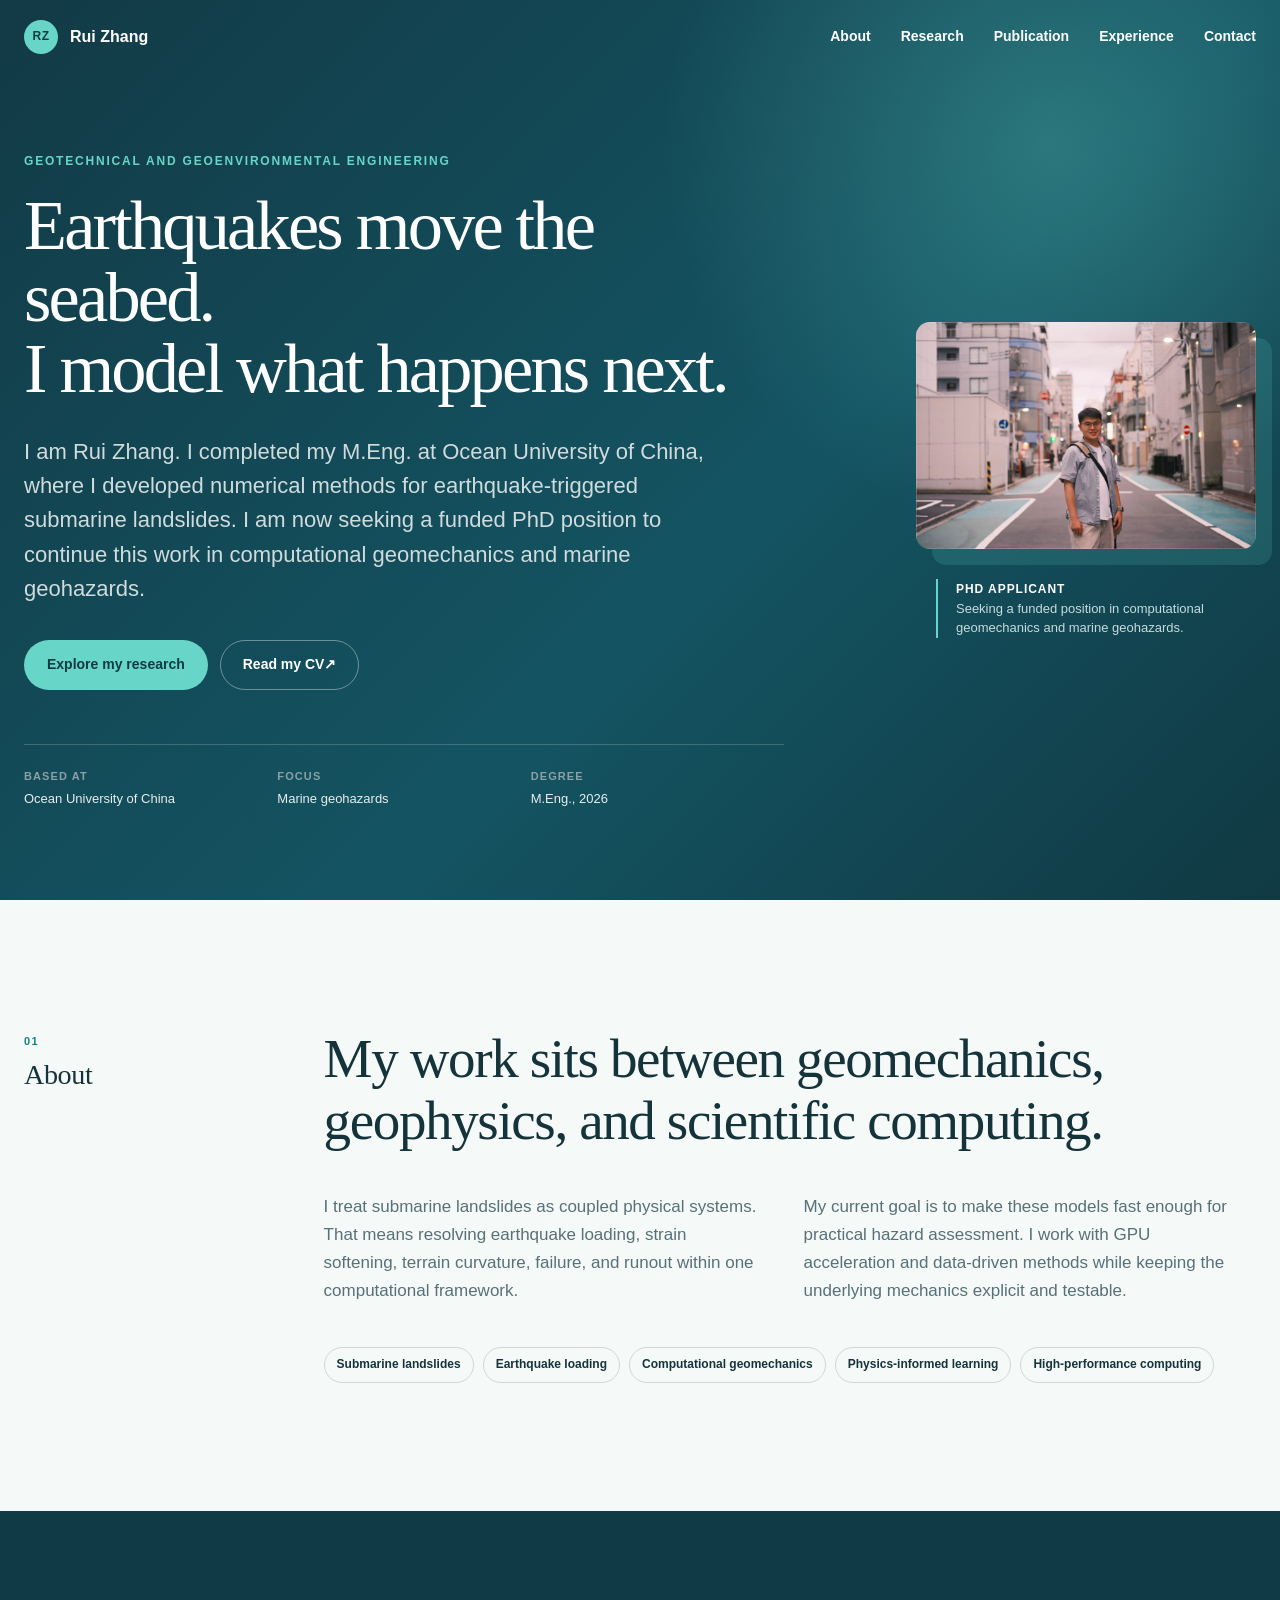
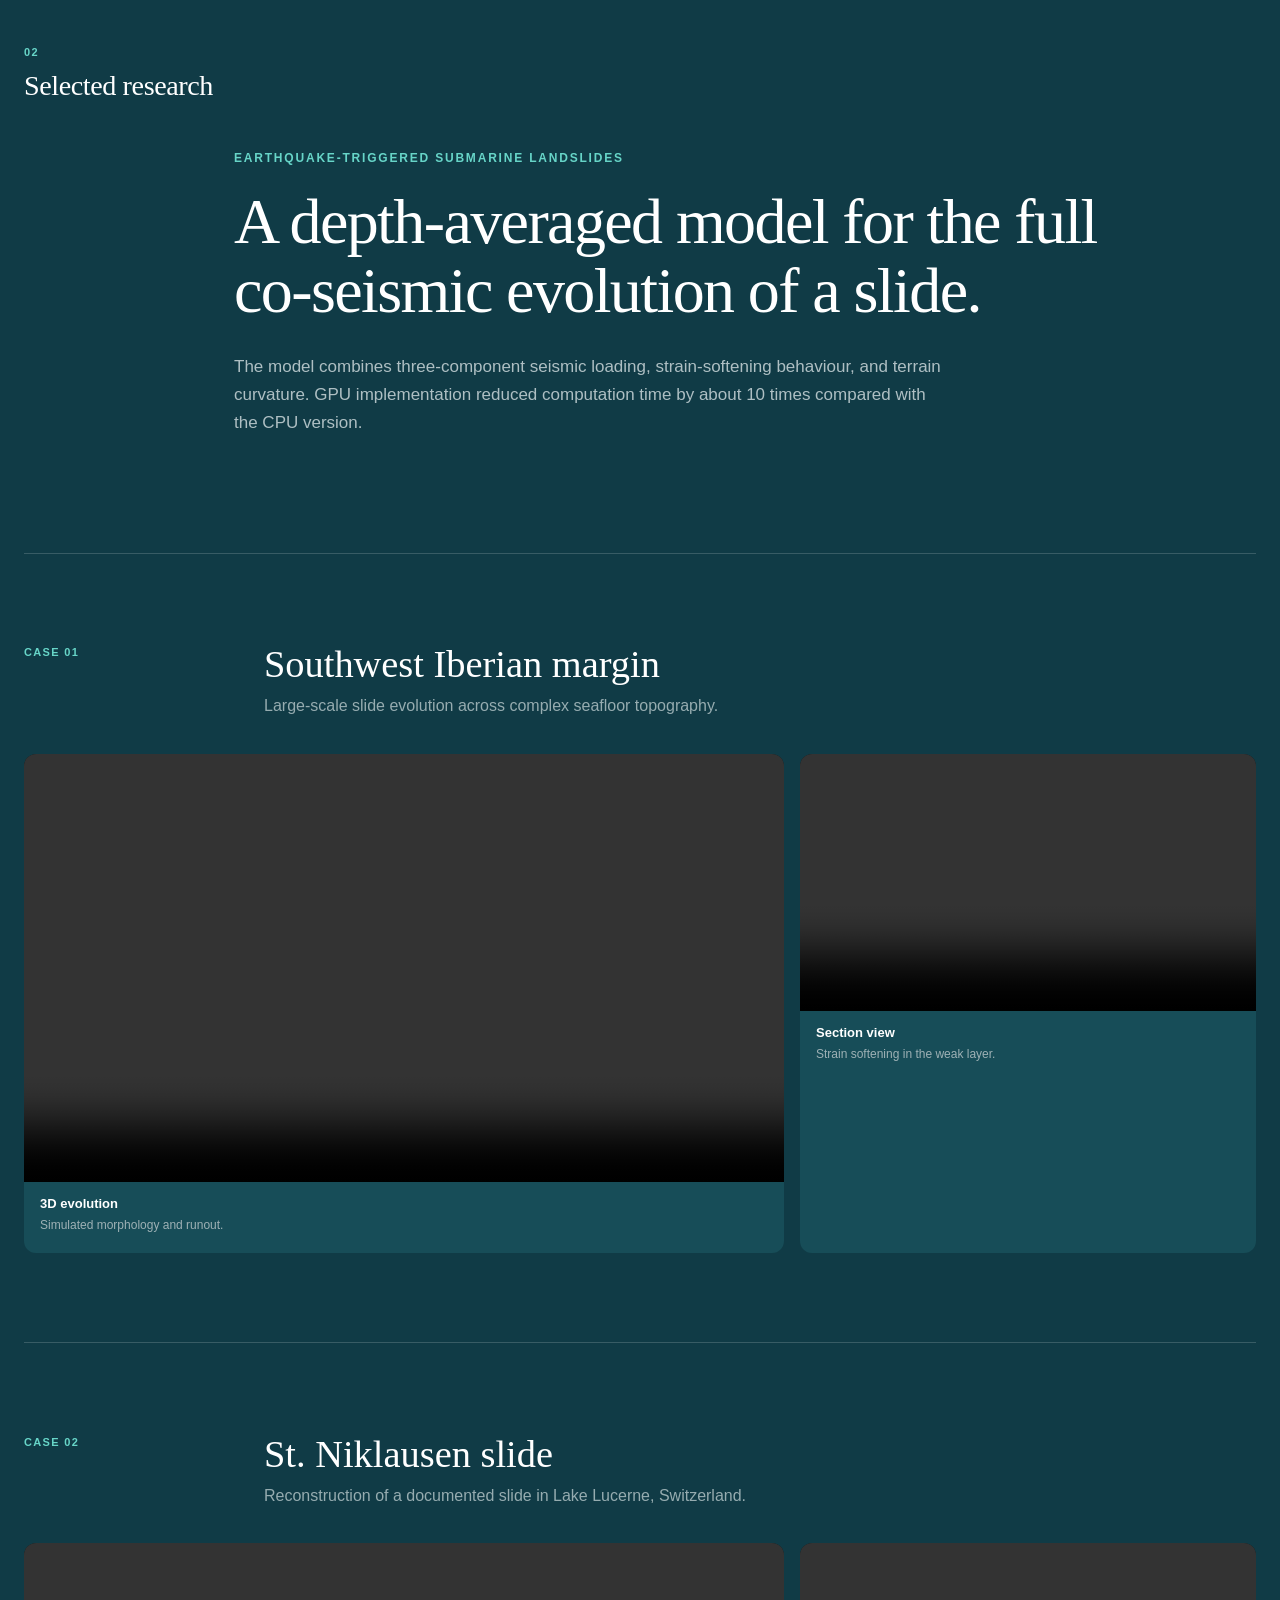
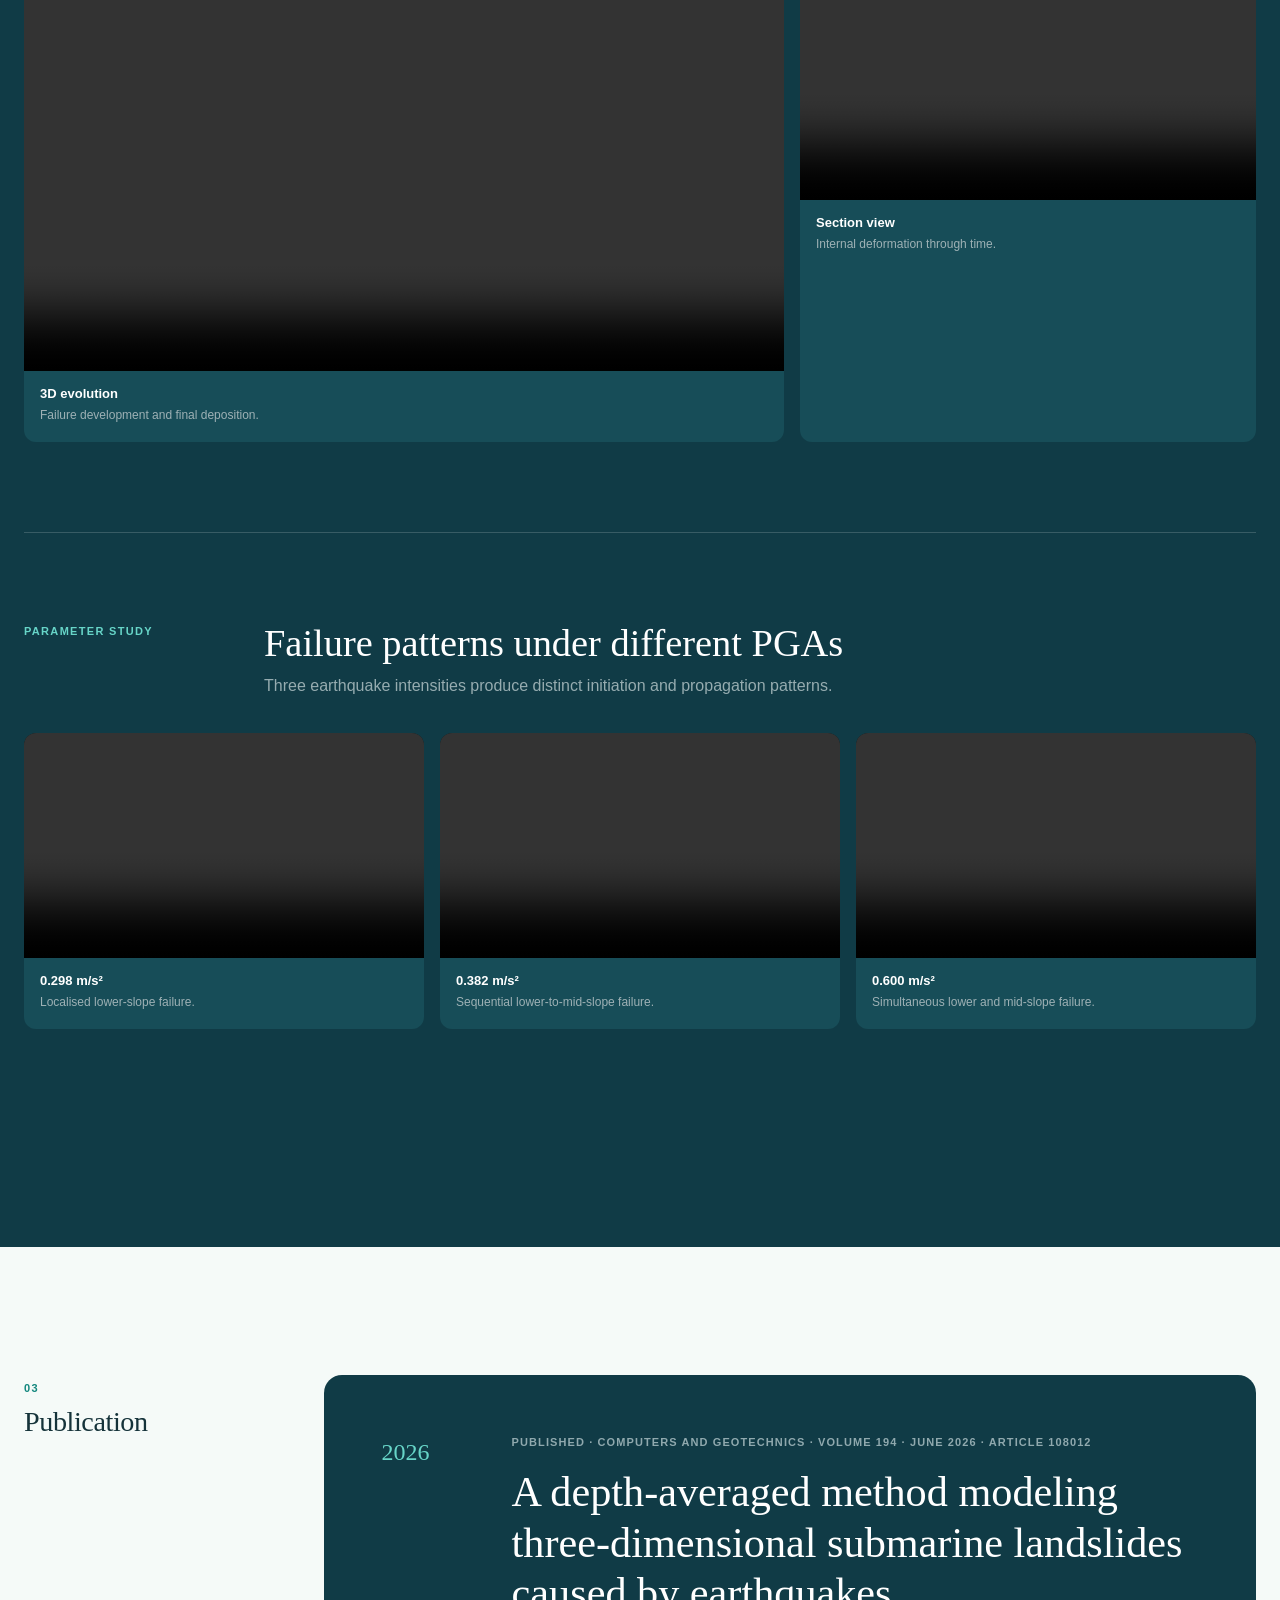
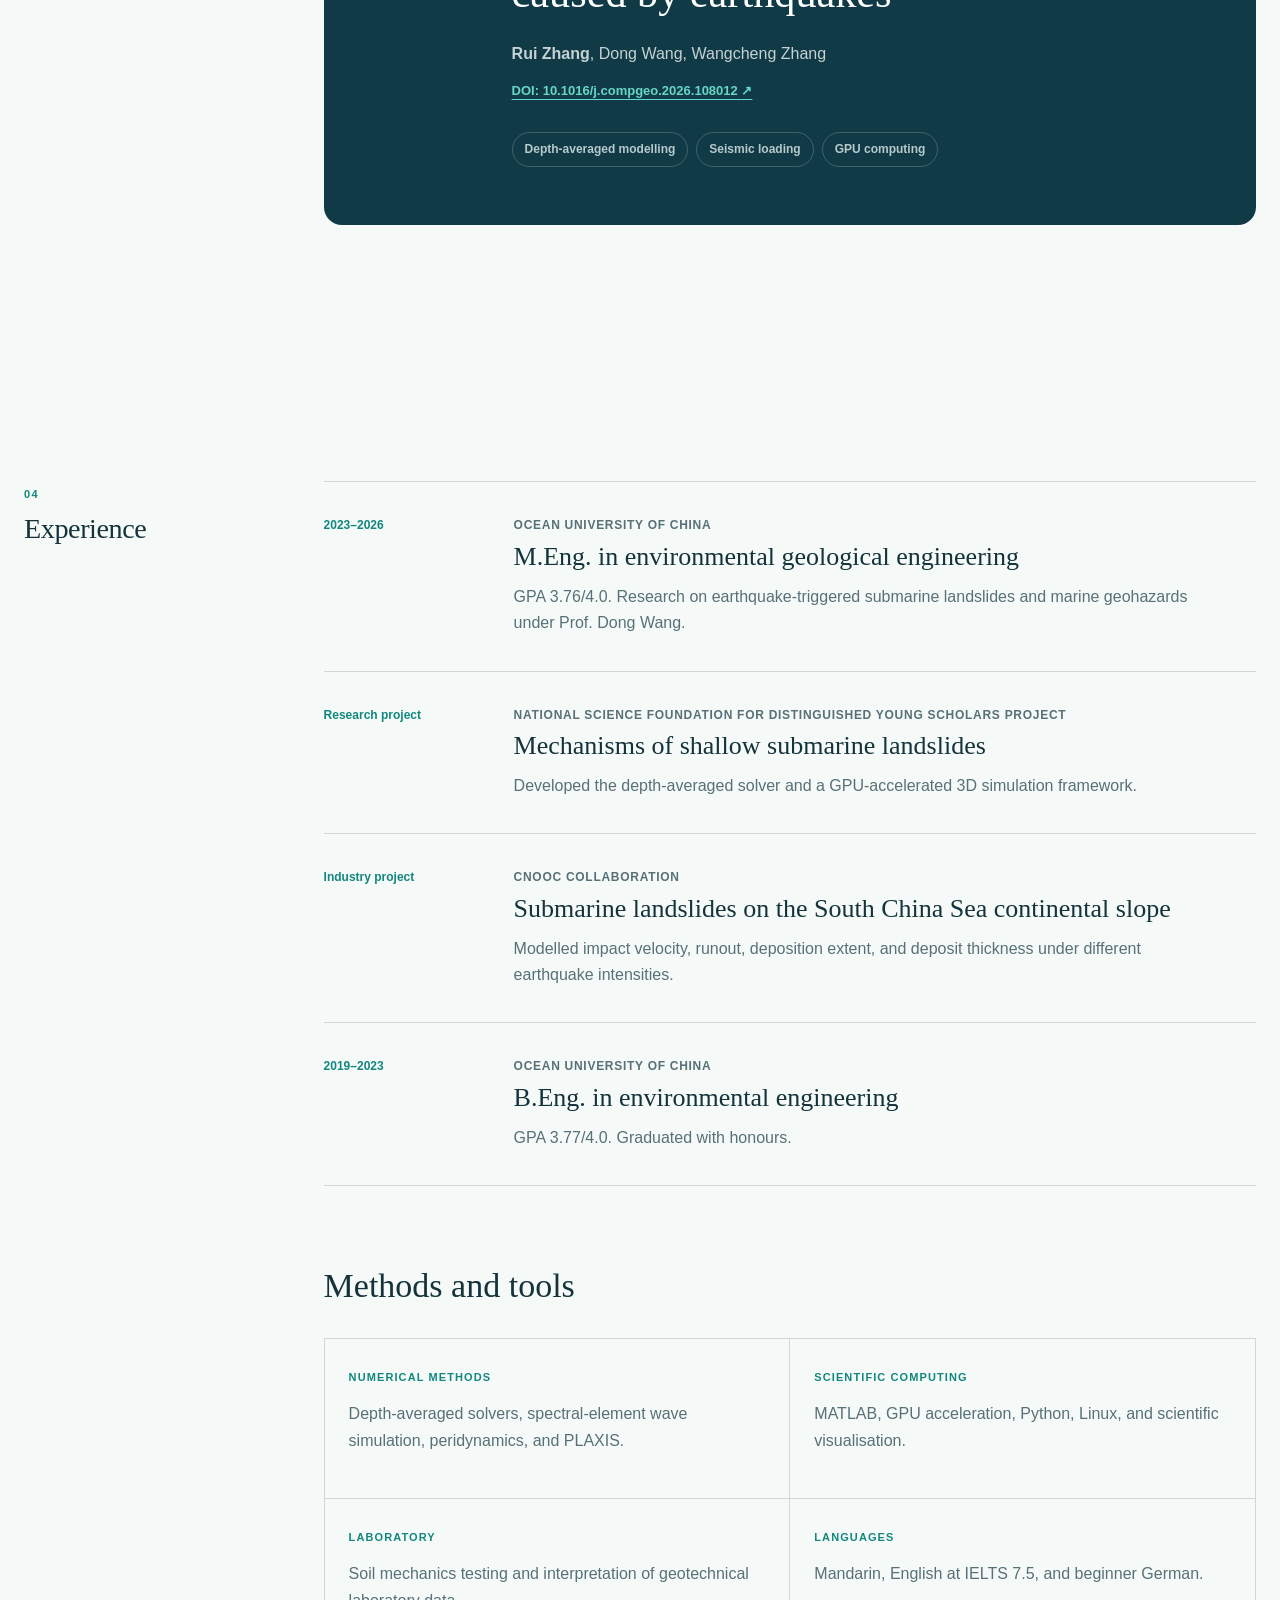
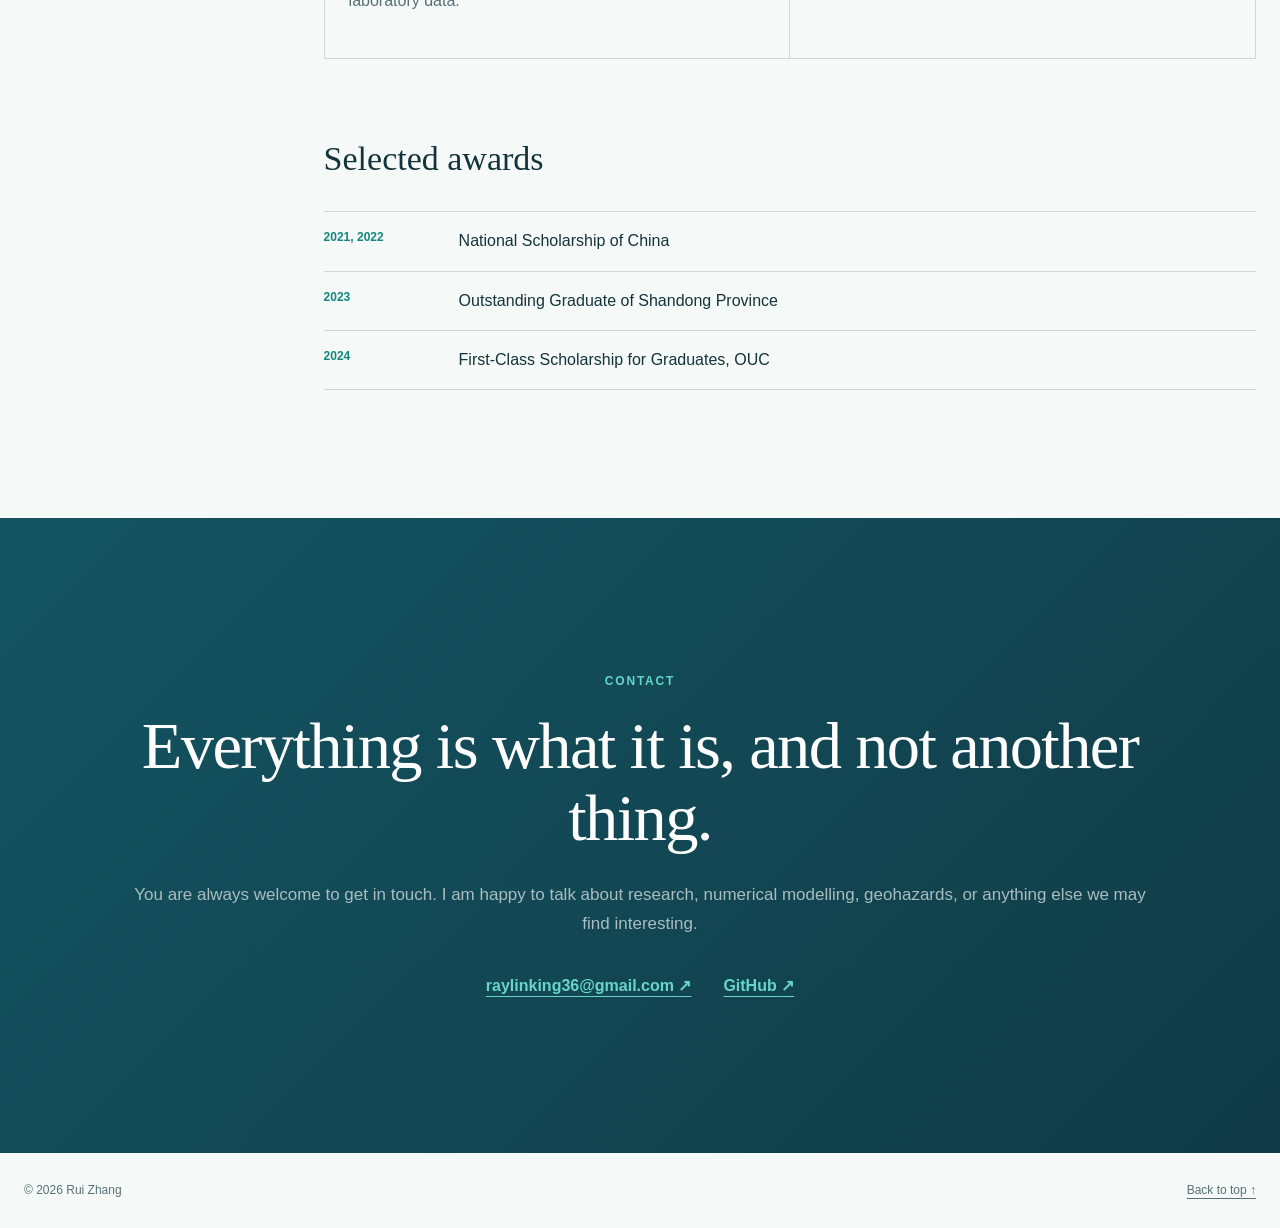
==== commit a0263966: "Update publication DOI and contact section" ====
--- a/index.html
+++ b/index.html
@@ -19,8 +19,8 @@
   <meta name="twitter:title" content="Rui Zhang | Computational geomechanics">
   <meta name="twitter:description" content="Research on earthquake-triggered submarine landslides, marine geohazards, and numerical modelling.">
   <meta name="twitter:image" content="https://raysekiro.github.io/PhotoV.JPG">
-  <link rel="stylesheet" href="styles.css?v=20260829-2">
-  <script src="script.js?v=20260829-2" defer></script>
+  <link rel="stylesheet" href="styles.css?v=20260829-3">
+  <script src="script.js?v=20260829-3" defer></script>
 </head>
 <body>
   <a class="skip-link" href="#main">Skip to content</a>
@@ -107,7 +107,7 @@
       <div class="section-content reveal">
         <article class="publication-card">
           <div class="publication-year">2026</div>
-          <div><p class="publication-status">Accepted for publication · Computers and Geotechnics</p><h2>A depth-averaged method modeling three-dimensional submarine landslides caused by earthquakes</h2><p class="authors"><strong>Rui Zhang</strong>, Dong Wang, Wei Zhang</p><div class="publication-tags"><span>Depth-averaged modelling</span><span>Seismic loading</span><span>GPU computing</span></div></div>
+          <div><p class="publication-status">Published · Computers and Geotechnics · Volume 194 · June 2026 · Article 108012</p><h2>A depth-averaged method modeling three-dimensional submarine landslides caused by earthquakes</h2><p class="authors"><strong>Rui Zhang</strong>, Dong Wang, Wangcheng Zhang</p><p class="publication-doi"><a href="https://doi.org/10.1016/j.compgeo.2026.108012" target="_blank" rel="noopener">DOI: 10.1016/j.compgeo.2026.108012 <span aria-hidden="true">↗</span></a></p><div class="publication-tags"><span>Depth-averaged modelling</span><span>Seismic loading</span><span>GPU computing</span></div></div>
         </article>
       </div>
     </section>
@@ -140,8 +140,8 @@
     <section id="contact" class="contact-section">
       <div class="section-shell contact-inner reveal">
         <p class="eyebrow">Contact</p>
-        <h2>I am looking for a funded PhD position.</h2>
-        <p>I would be glad to hear from potential supervisors working in computational geomechanics, marine geohazards, or related fields.</p>
+        <h2>Everything is what it is, and not another thing.</h2>
+        <p>You are always welcome to get in touch. I am happy to talk about research, numerical modelling, geohazards, or anything else we may find interesting.</p>
         <div class="contact-links"><a href="mailto:raylinking36@gmail.com">raylinking36@gmail.com <span aria-hidden="true">↗</span></a><a href="https://github.com/Raysekiro" target="_blank" rel="noopener">GitHub <span aria-hidden="true">↗</span></a></div>
       </div>
     </section>
--- a/styles.css
+++ b/styles.css
@@ -34,7 +34,7 @@
 .site-nav a:hover::after, .site-nav a.active::after { transform: scaleX(1); transform-origin: left; }
 .nav-toggle { display: none; }
 
-.hero { display: grid; grid-template-columns: minmax(0, 1.45fr) minmax(280px, .55fr); gap: clamp(50px, 8vw, 120px); align-items: center; width: 100%; min-height: 100svh; padding: 130px max(24px, calc((100vw - var(--max)) / 2)) 70px; color: var(--white); background: radial-gradient(circle at 82% 16%, rgba(103,213,200,.28), transparent 30%), linear-gradient(135deg, #123a46 0%, #145462 58%, #103943 100%); }
+.hero { display: grid; grid-template-columns: minmax(0, 1.35fr) minmax(320px, .65fr); gap: clamp(50px, 7vw, 100px); align-items: center; width: 100%; min-height: 100svh; padding: 130px max(24px, calc((100vw - var(--max)) / 2)) 70px; color: var(--white); background: radial-gradient(circle at 82% 16%, rgba(103,213,200,.28), transparent 30%), linear-gradient(135deg, #123a46 0%, #145462 58%, #103943 100%); }
 .eyebrow { margin: 0 0 18px; color: var(--aqua); font-size: 12px; font-weight: 800; letter-spacing: .15em; text-transform: uppercase; }
 .hero h1 { max-width: 900px; margin: 0; font-family: var(--serif); font-size: clamp(46px, 5.5vw, 78px); font-weight: 400; line-height: 1.02; letter-spacing: -.04em; }
 .hero-intro { max-width: 720px; margin: 30px 0 0; color: #cfdbdc; font-size: clamp(18px, 2vw, 22px); line-height: 1.55; }
@@ -49,7 +49,7 @@
 .hero-facts div { padding-right: 18px; }
 .hero-facts dt { color: #8ba1a7; font-size: 11px; font-weight: 700; letter-spacing: .1em; text-transform: uppercase; }
 .hero-facts dd { margin: 5px 0 0; color: #e6eeee; font-size: 13px; line-height: 1.4; }
-.portrait-wrap { width: min(260px, 100%); justify-self: end; }
+.portrait-wrap { width: min(340px, 100%); justify-self: end; }
 .portrait-frame { position: relative; overflow: hidden; background: var(--aqua-dark); border-radius: 14px; box-shadow: 16px 16px 0 rgba(103,213,200,.16); }
 .portrait-frame::after { position: absolute; inset: 0; content: ""; box-shadow: inset 0 0 0 1px rgba(255,255,255,.15); pointer-events: none; }
 .portrait-frame img { width: 100%; height: auto; aspect-ratio: auto; object-fit: contain; filter: saturate(.88) contrast(1.02); }
@@ -90,6 +90,8 @@
 .publication-status { margin: 0 0 16px; color: #90a9ae; font-size: 11px; font-weight: 750; letter-spacing: .1em; text-transform: uppercase; }
 .publication-card h2 { max-width: 800px; margin: 0; font-family: var(--serif); font-size: clamp(25px, 3.3vw, 43px); font-weight: 400; line-height: 1.2; }
 .authors { margin: 22px 0 0; color: #c5d1d3; }
+.publication-doi { margin: 10px 0 0; }
+.publication-doi a { color: var(--aqua); font-size: 13px; font-weight: 750; text-underline-offset: 4px; }
 .publication-tags { display: flex; flex-wrap: wrap; gap: 8px; margin-top: 28px; }
 .publication-tags span { color: #b7c9cc; border-color: rgba(255,255,255,.2); }
 
@@ -122,7 +124,7 @@
 .reveal.visible { opacity: 1; transform: none; }
 
 @media (max-width: 980px) {
-  .hero { grid-template-columns: 1fr 260px; gap: 50px; }
+  .hero { grid-template-columns: 1fr 300px; gap: 50px; }
   .hero-facts { grid-template-columns: repeat(2, 1fr); row-gap: 22px; }
   .hero-facts div:last-child { grid-column: 1 / -1; }
   .split-section { grid-template-columns: 150px minmax(0, 1fr); }
